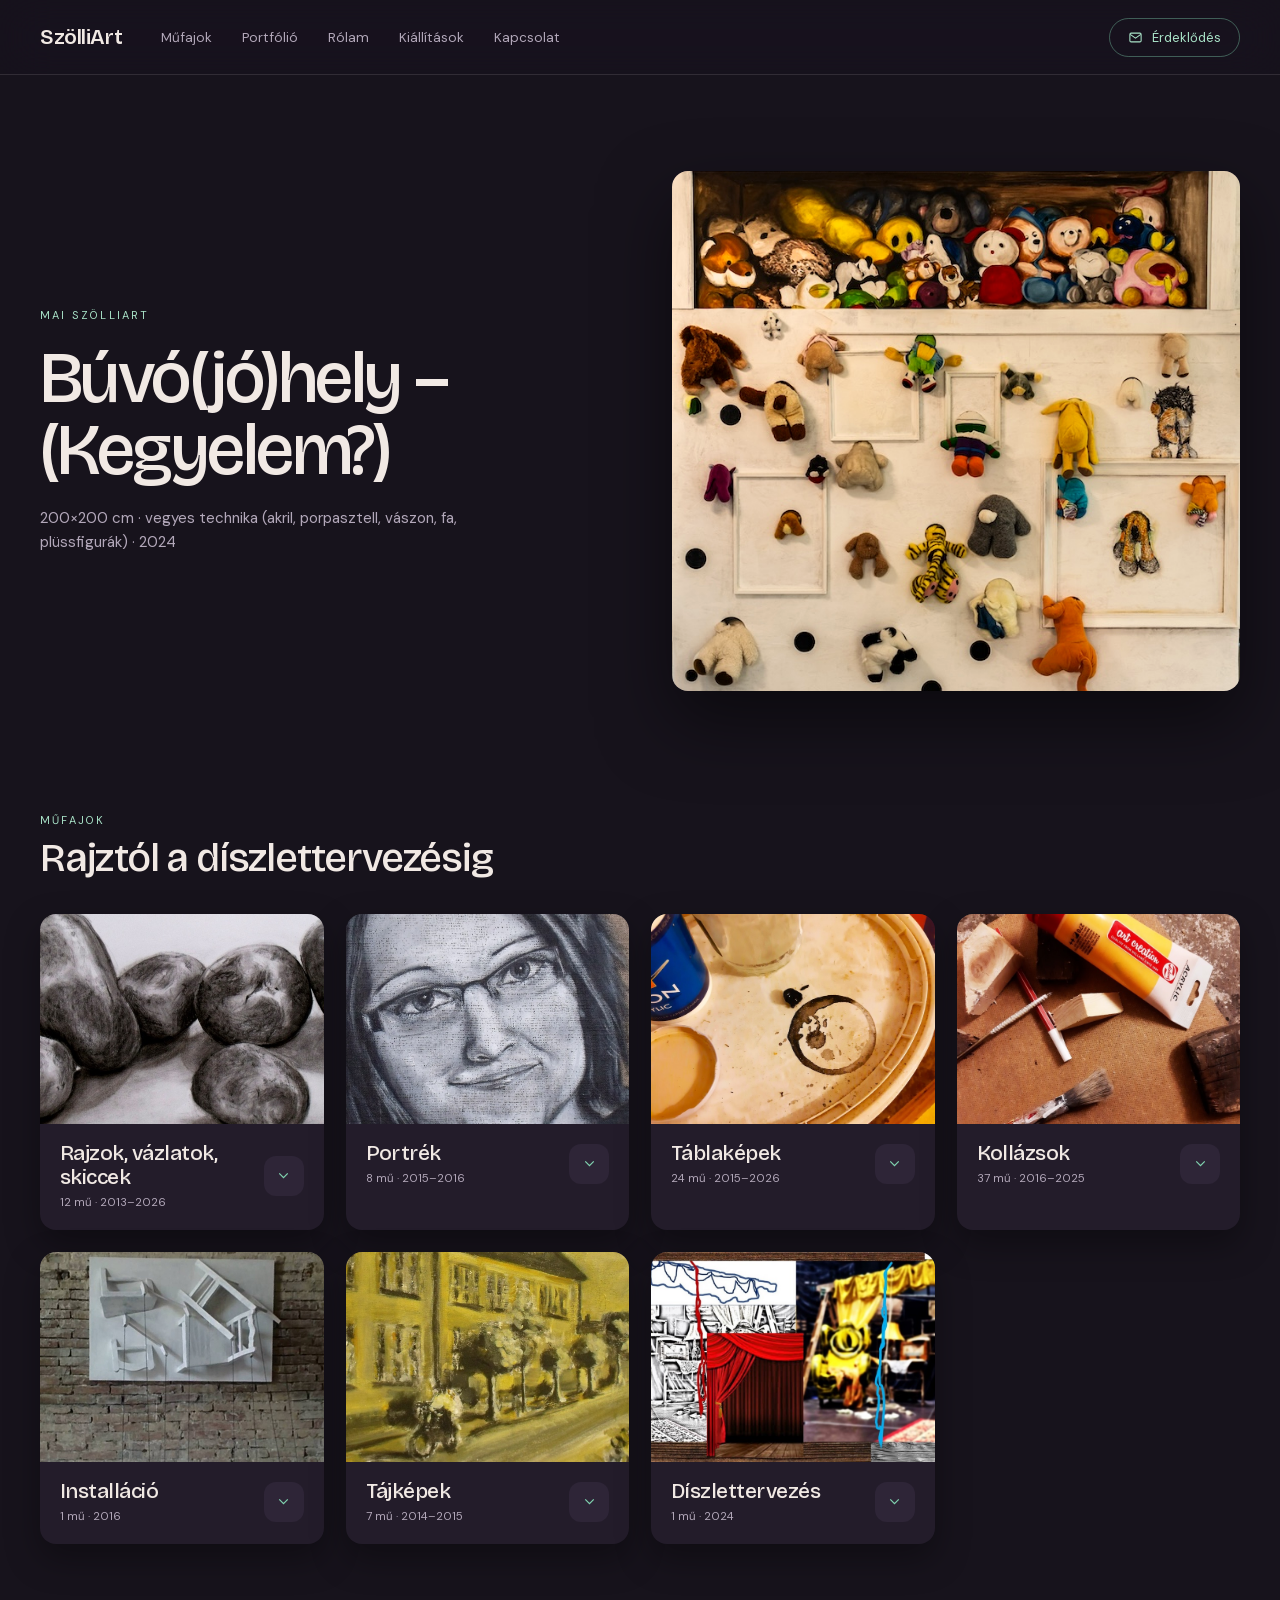
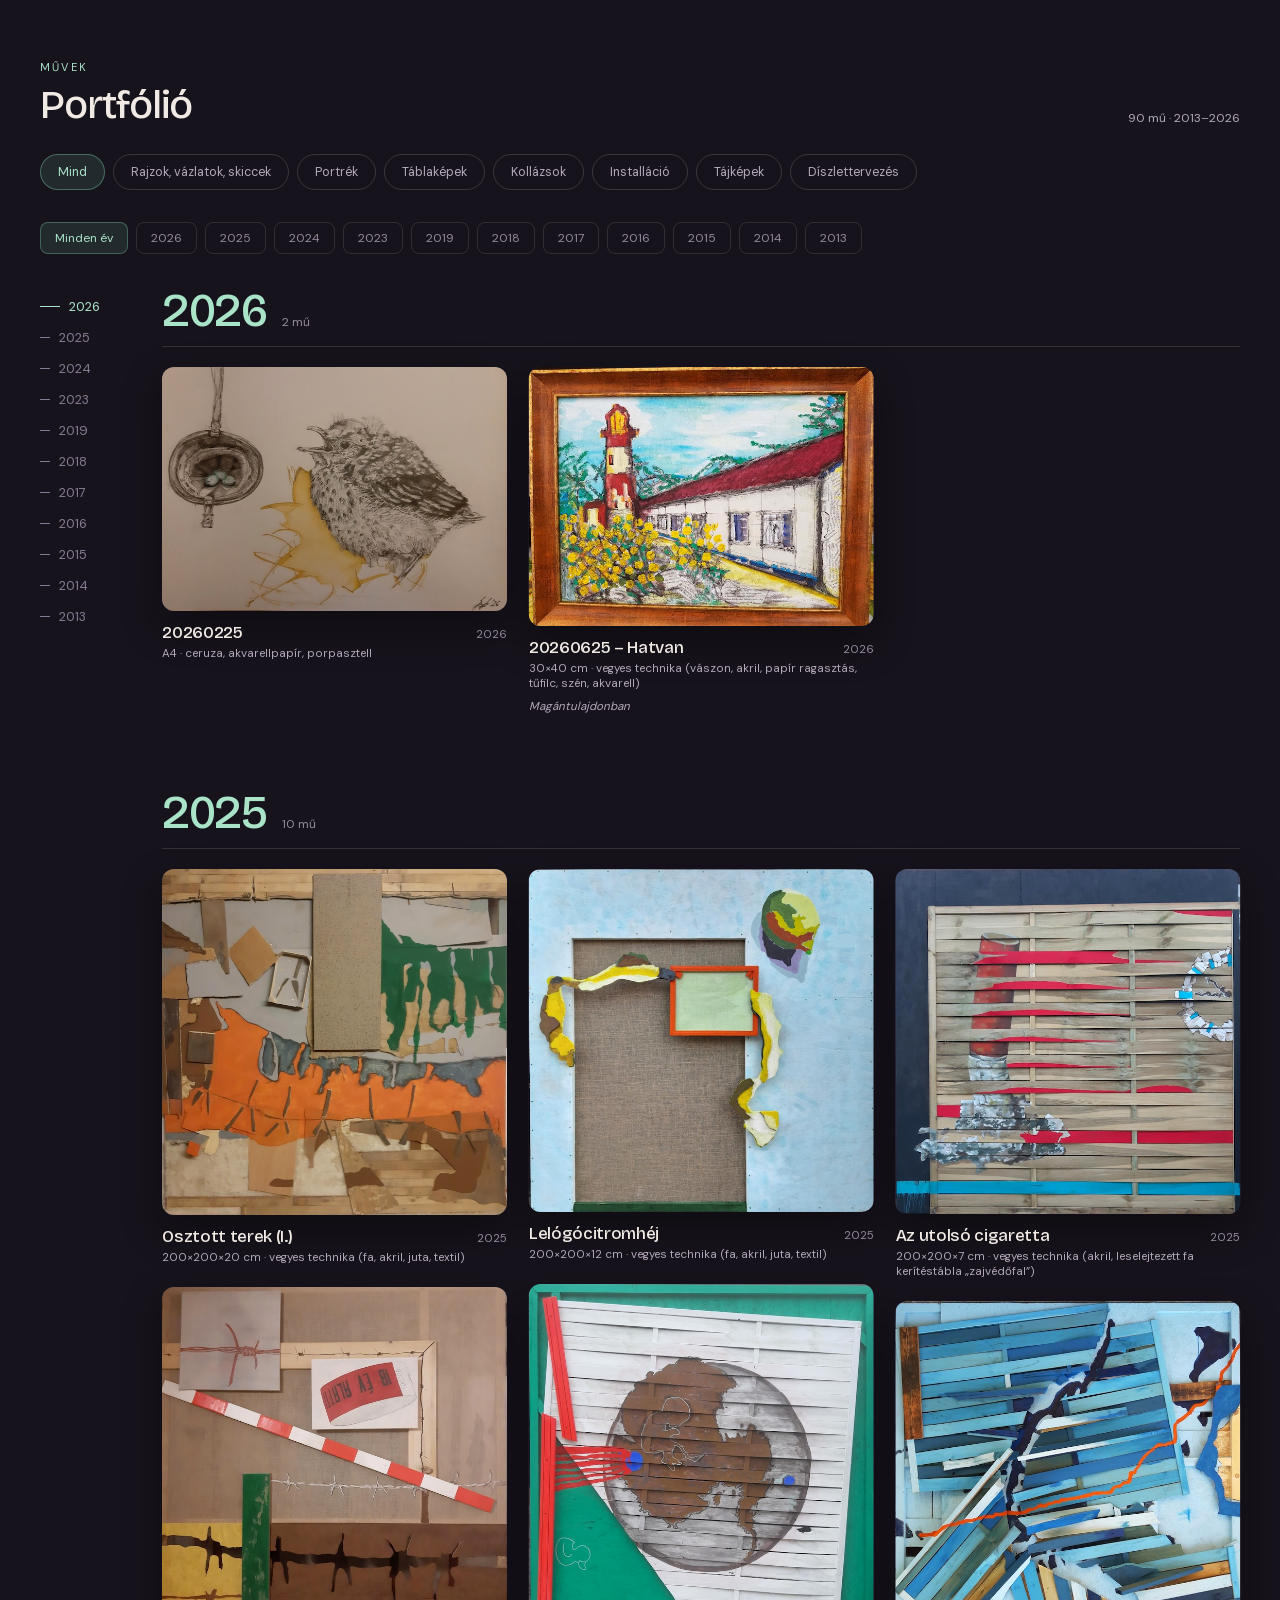
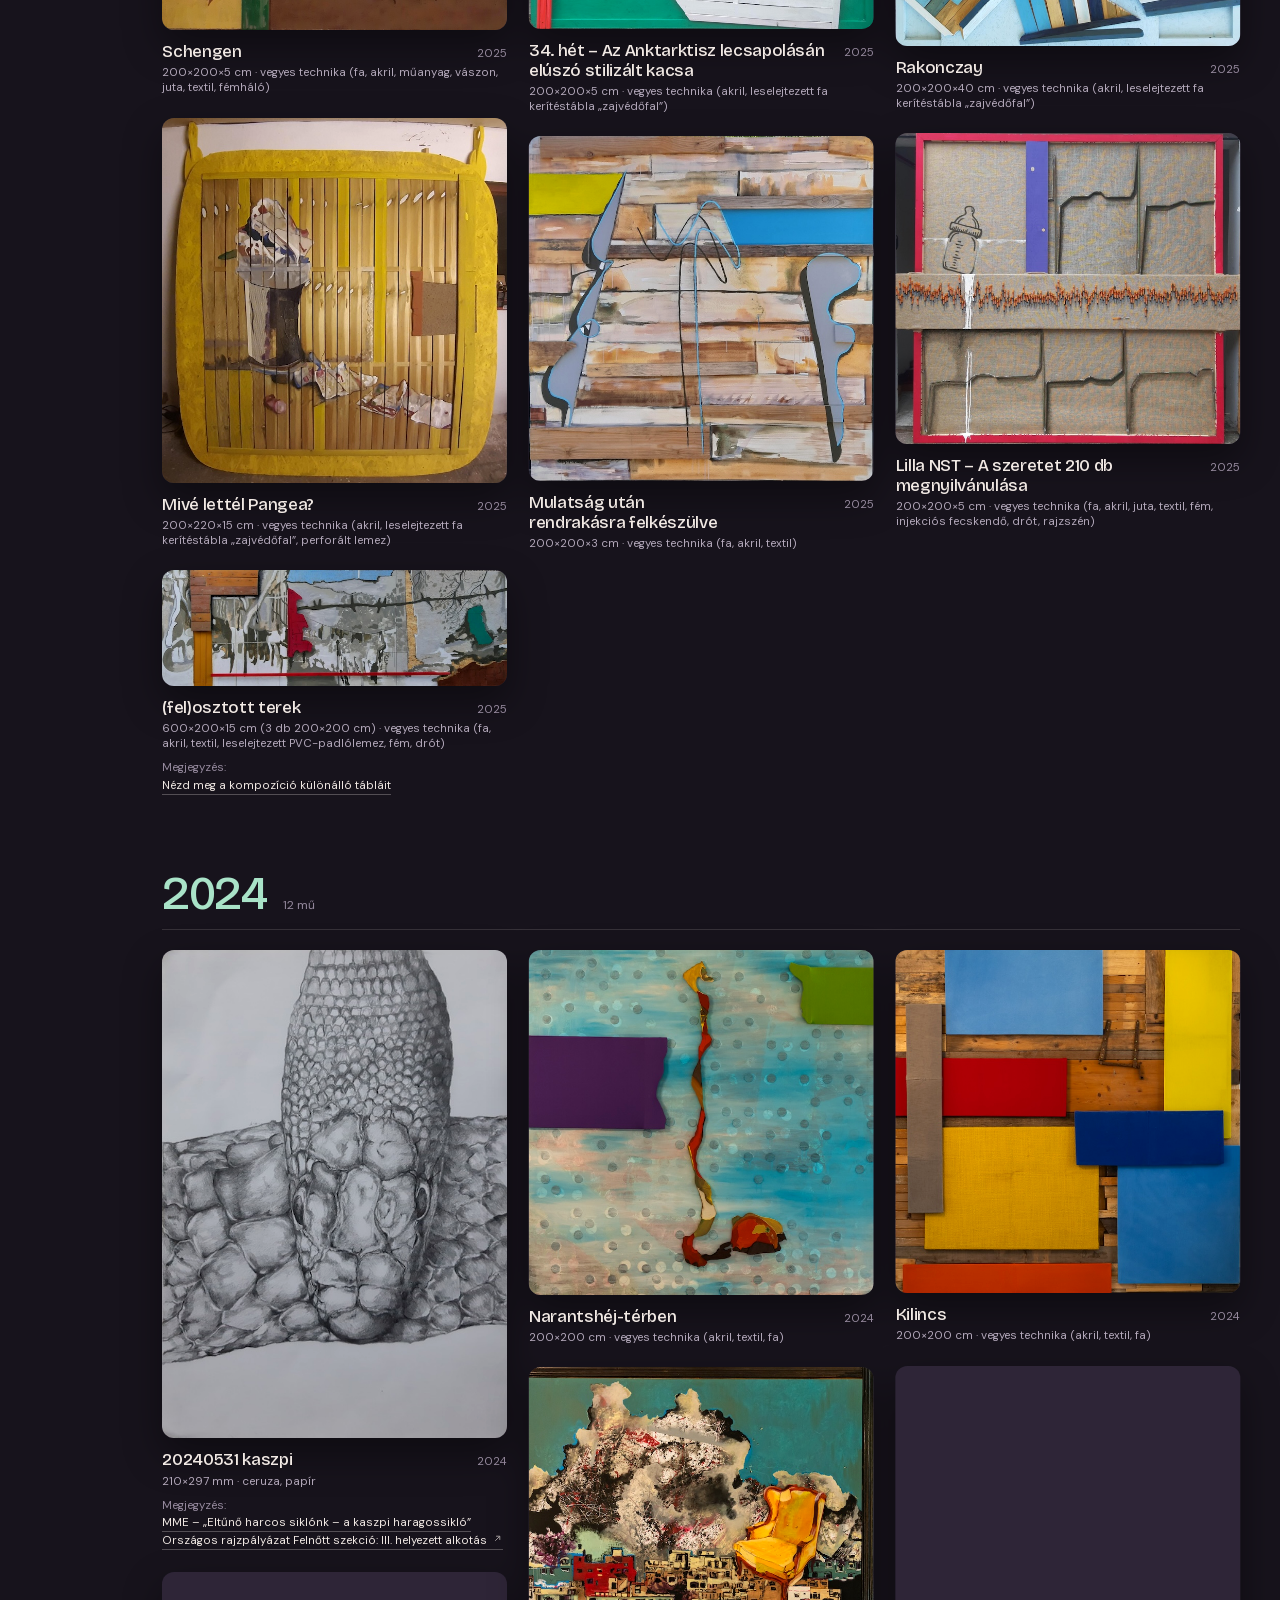
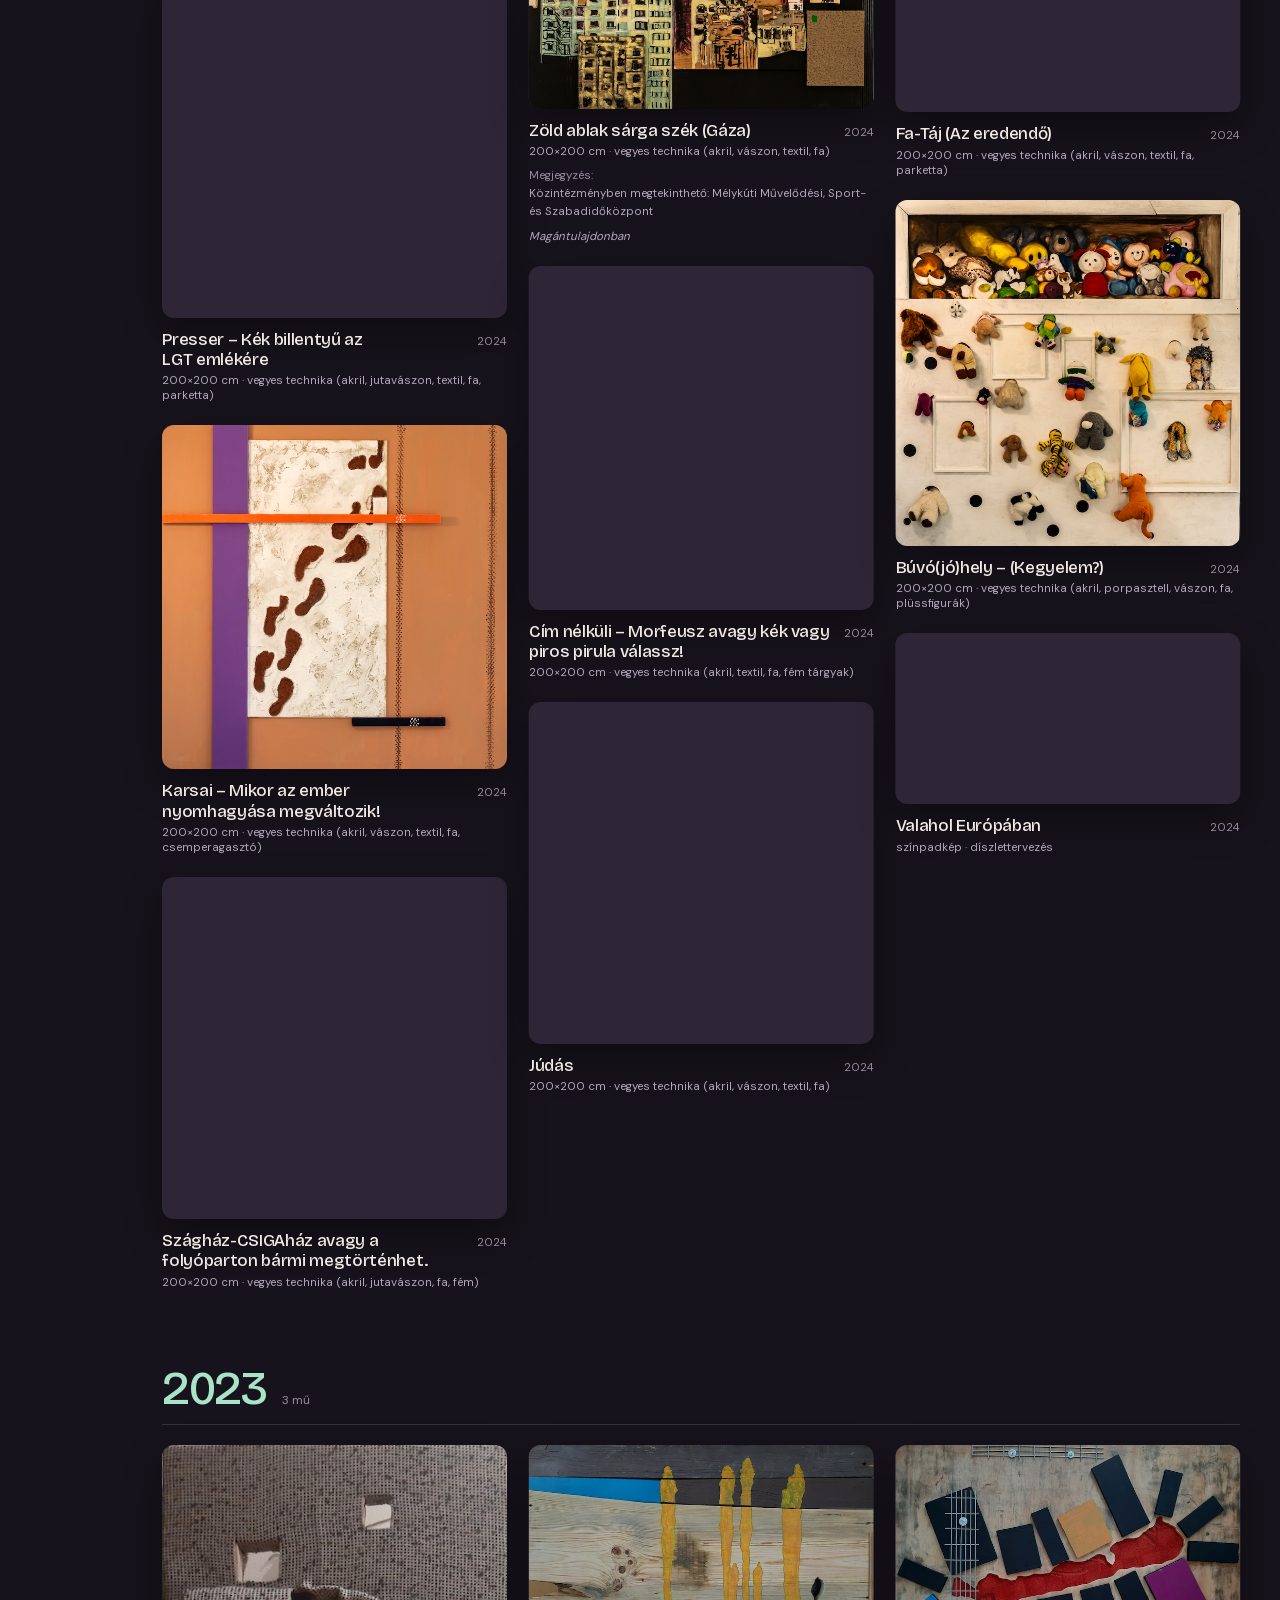
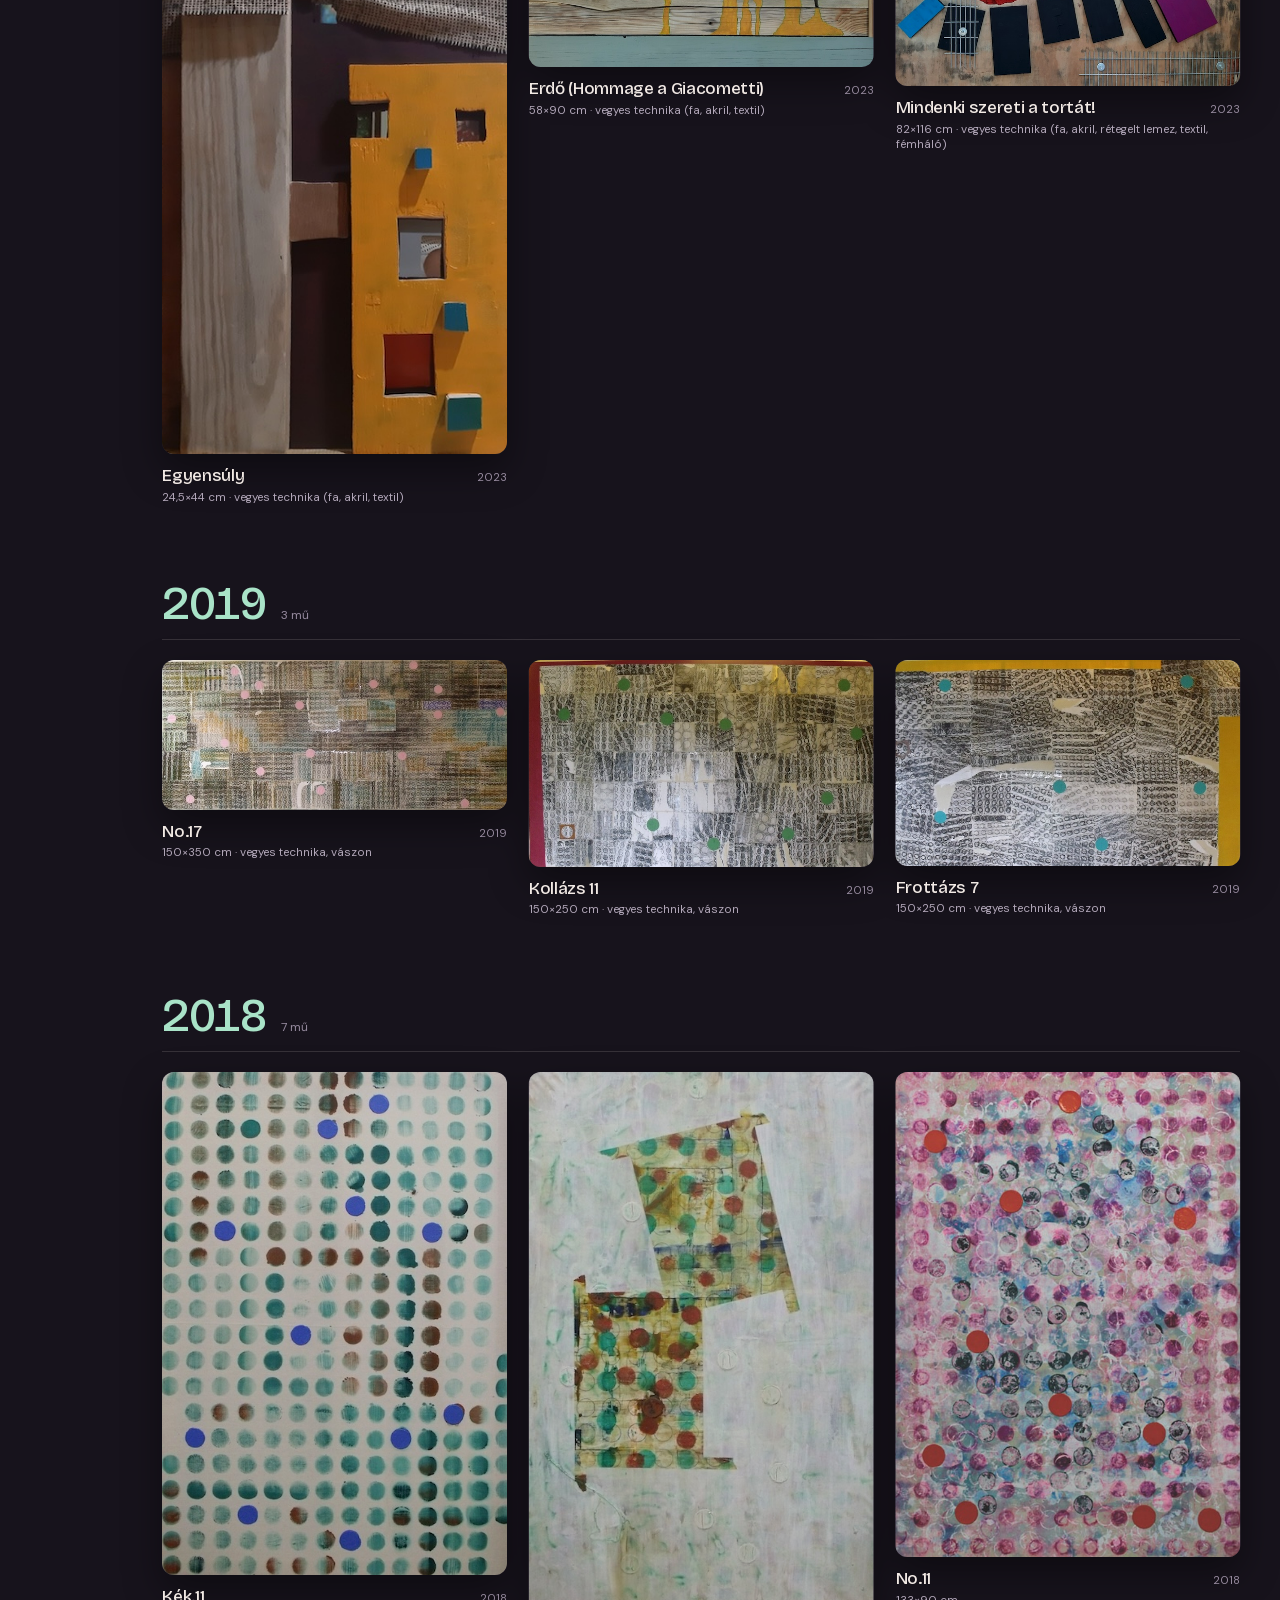
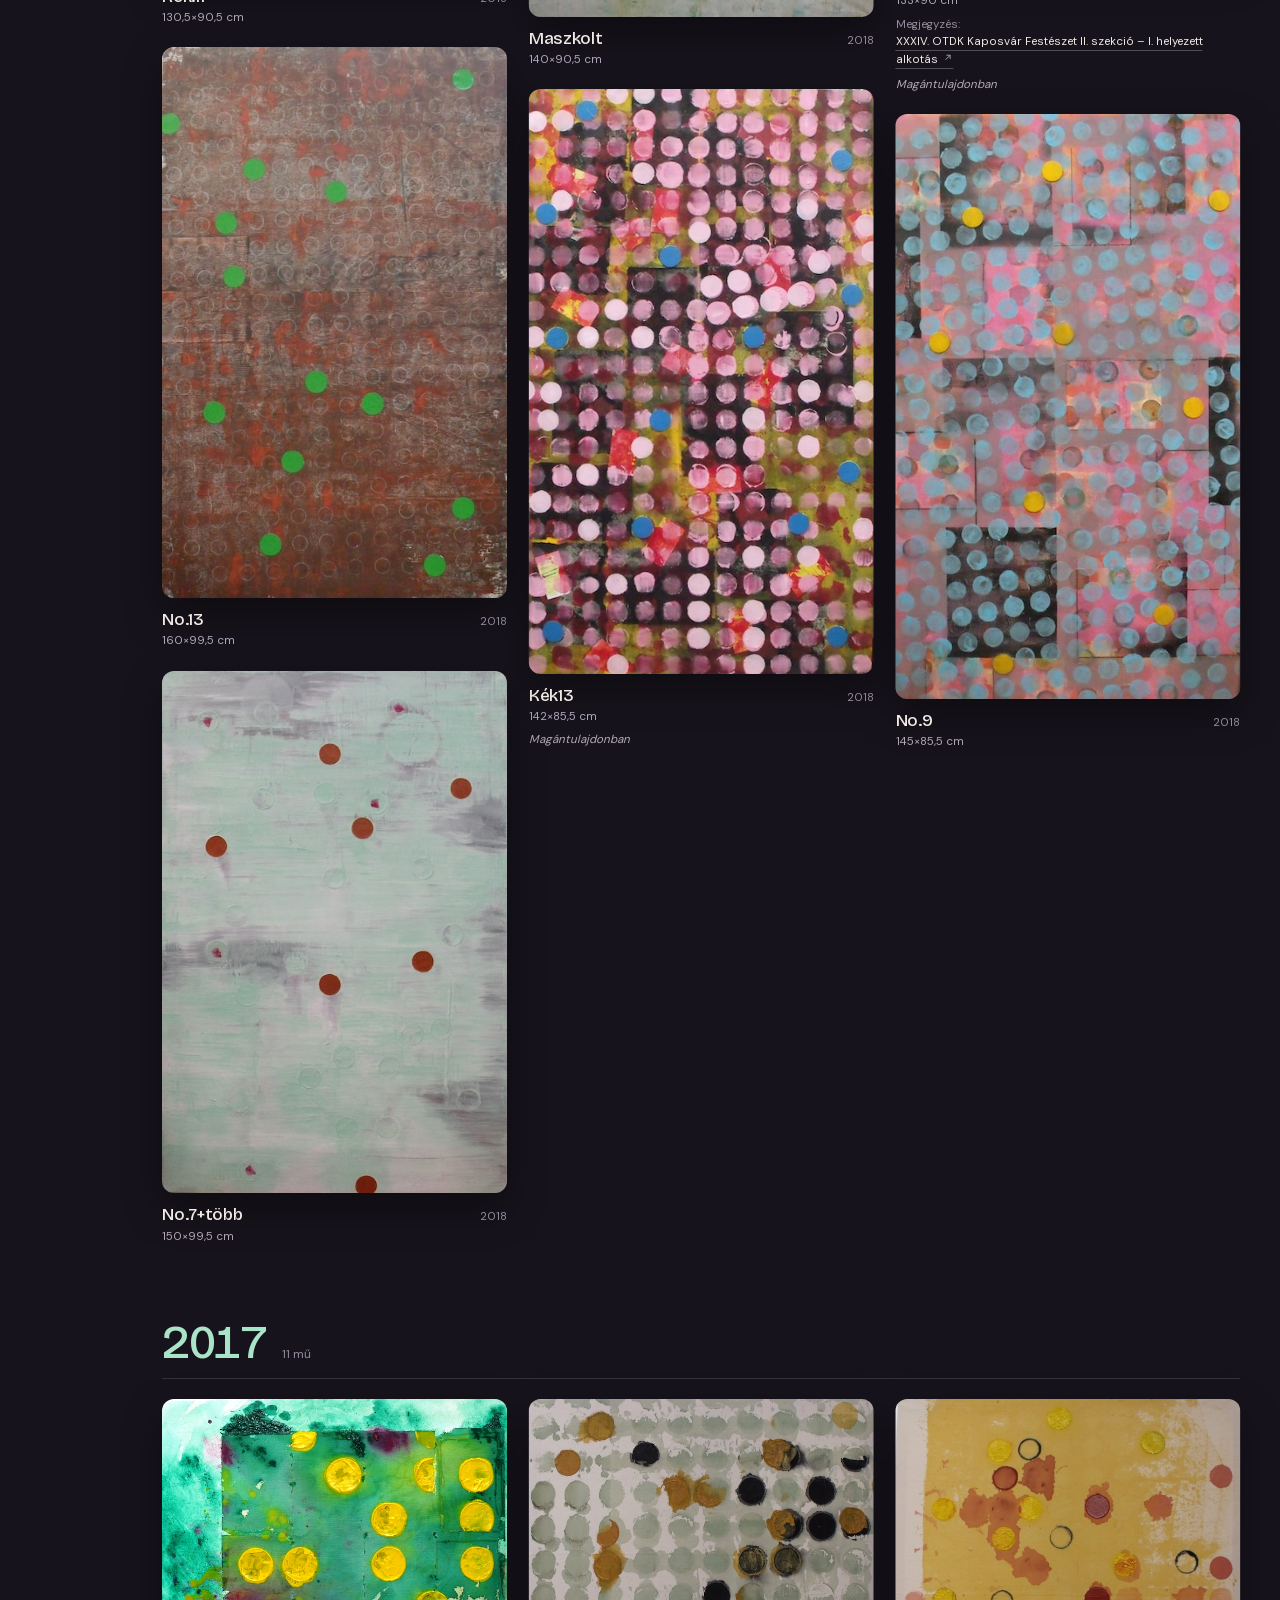
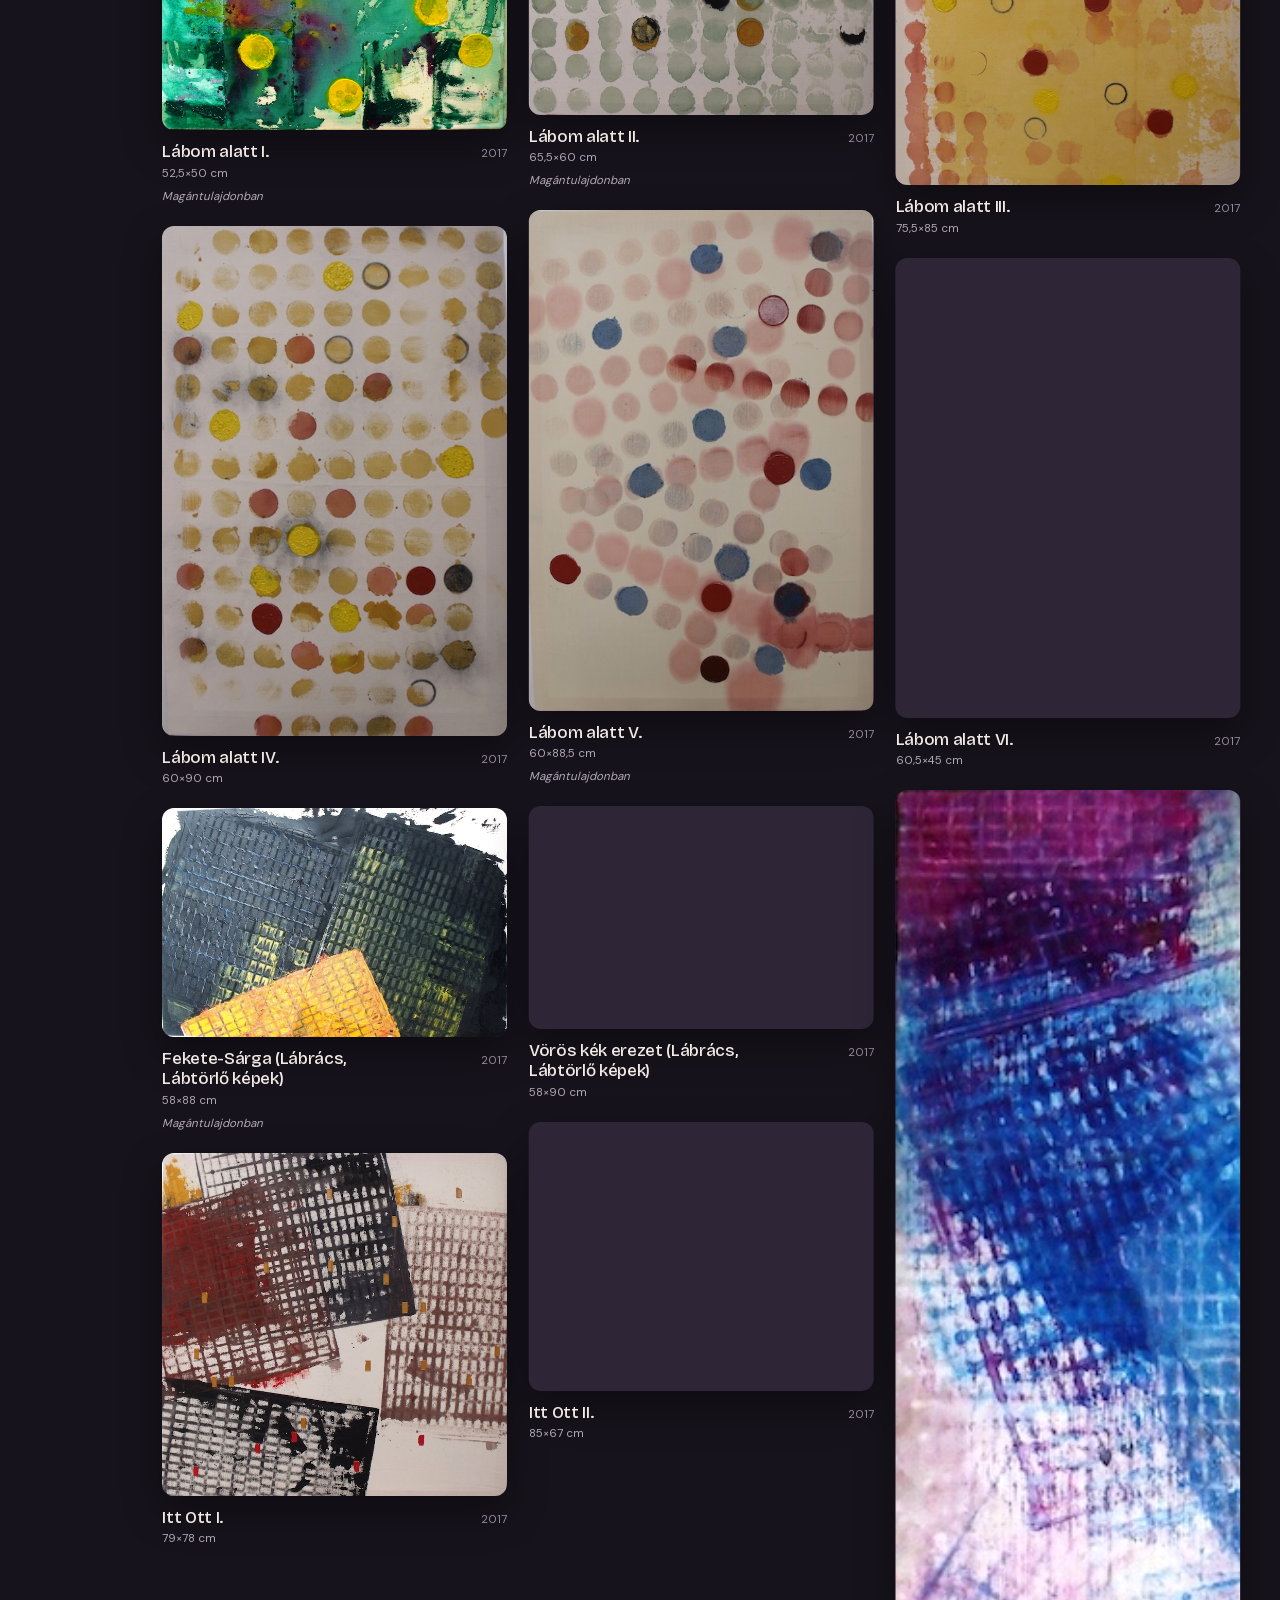
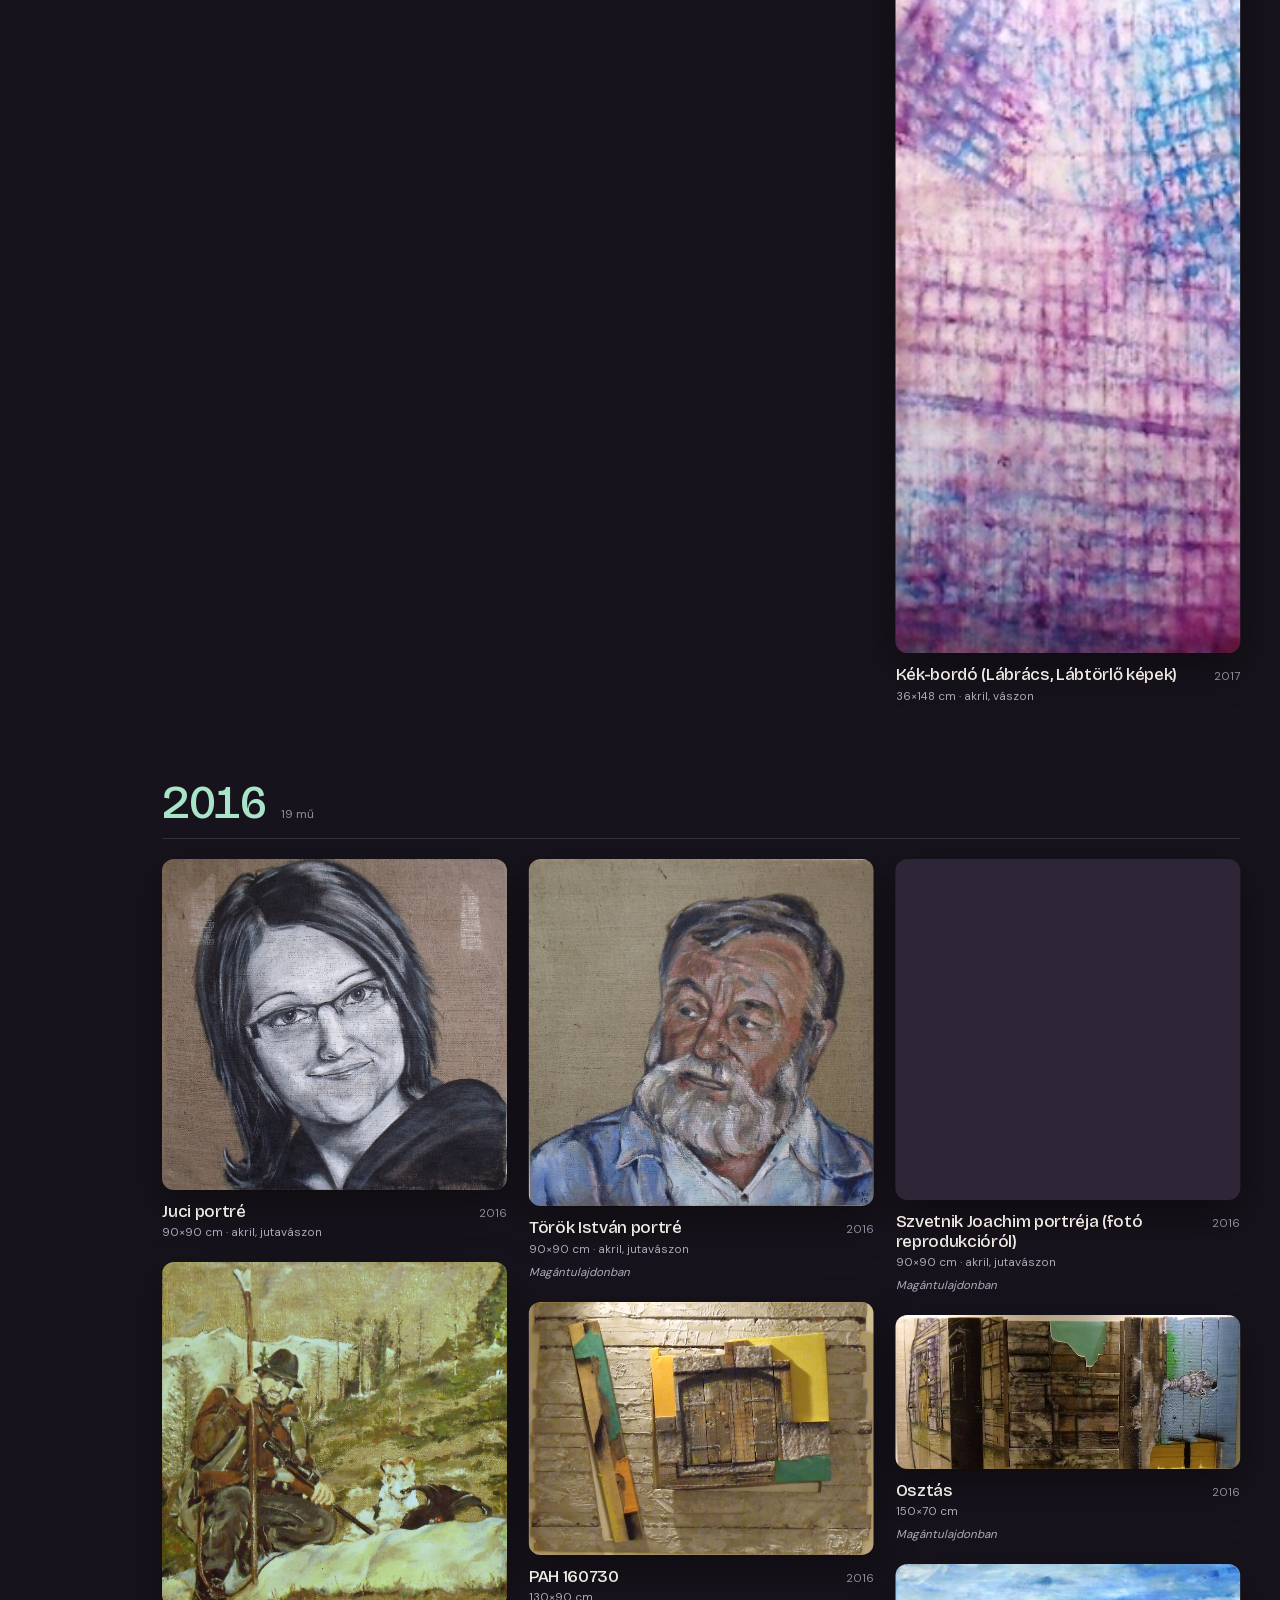
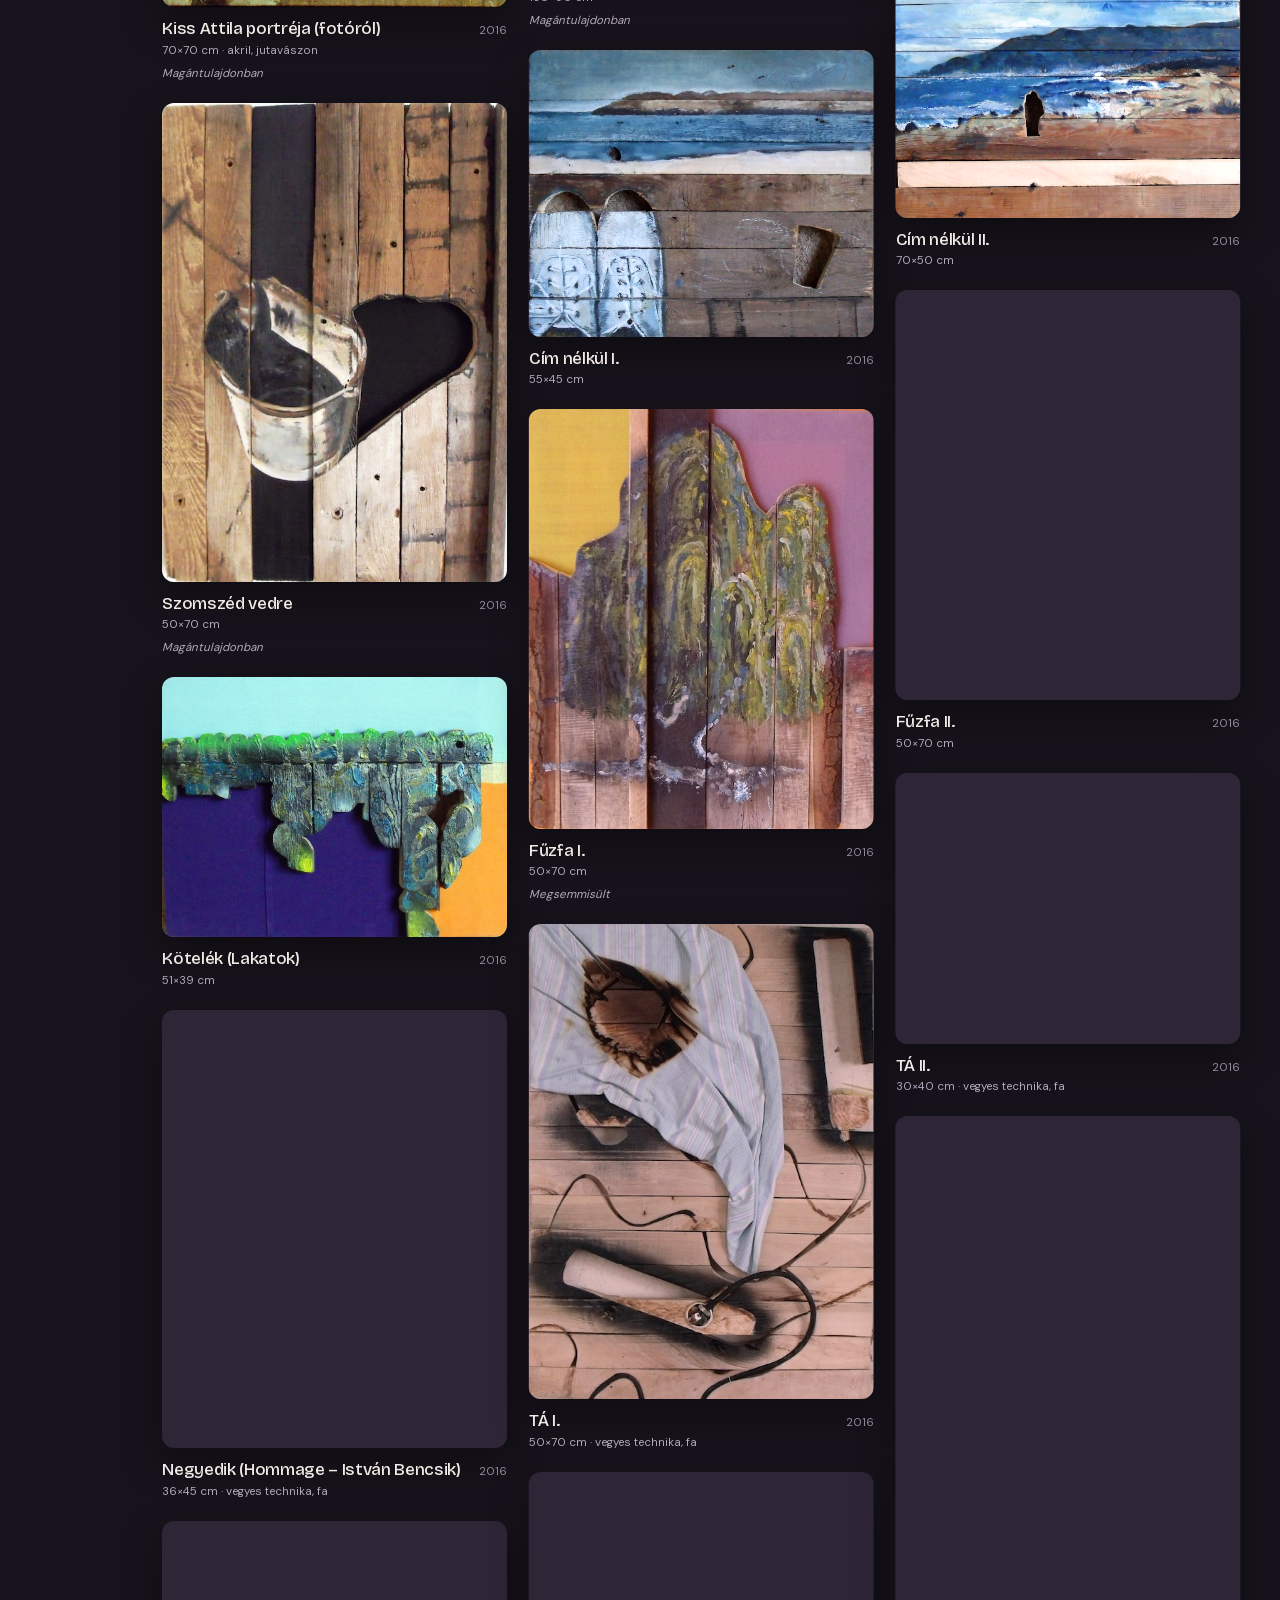
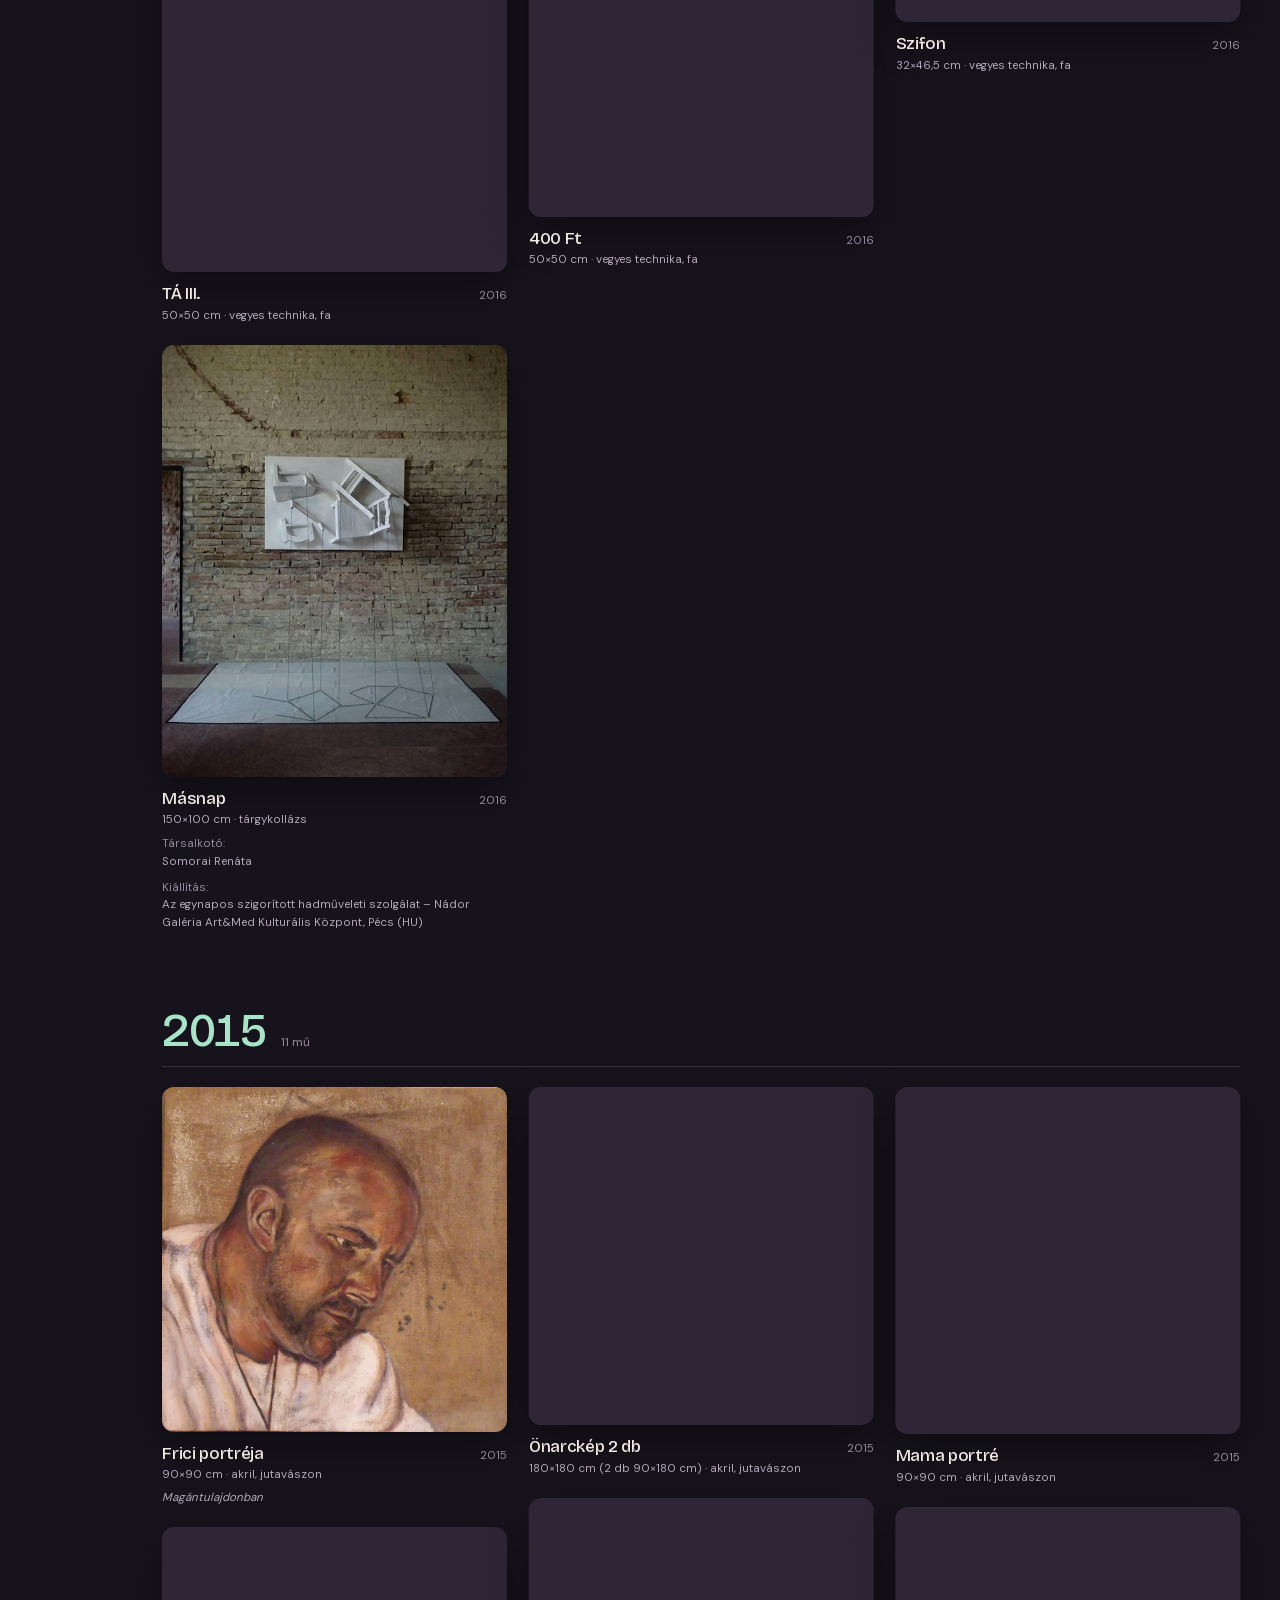
==== index.html @ 8d4b8659 "Stop Safari double-tap zoom on quick taps in the viewer Fast taps on the arrows counted as a double-" ====
<!DOCTYPE html>
<html lang="hu" class="no-js">
<head>
<meta charset="utf-8">
<meta name="viewport" content="width=device-width, initial-scale=1, viewport-fit=cover">
<title>SzölliArt – Szöllősi Gábor festőművész</title>
<meta name="description" content="Szöllősi Gábor festőművész és képzőművész-tanár portfóliója: rajzok, portrék, táblaképek, kollázsok, installáció, tájképek és díszlettervek.">
<meta name="theme-color" content="#17131C">
<link rel="canonical" href="https://szolliart.hu/">
<meta property="og:type" content="website">
<meta property="og:locale" content="hu_HU">
<meta property="og:site_name" content="SzölliArt">
<meta property="og:title" content="SzölliArt – Szöllősi Gábor festőművész">
<meta property="og:description" content="Szöllősi Gábor festőművész és képzőművész-tanár portfóliója: rajzok, portrék, táblaképek, kollázsok, installáció, tájképek és díszlettervek.">
<meta property="og:url" content="https://szolliart.hu/">
<meta property="og:image" content="https://szolliart.hu/assets/img/og/szolliart.jpg">
<meta property="og:image:width" content="1000">
<meta property="og:image:height" content="525">
<meta property="og:image:alt" content="Festék, ecset és fadarabok a műteremben">
<meta name="twitter:card" content="summary_large_image">
<script type="application/ld+json">{"@context":"https://schema.org","@graph":[{"@type":"Person","@id":"https://szolliart.hu/#szollosi-gabor","name":"Szöllősi Gábor","birthDate":"1986","jobTitle":["festőművész","képzőművész-tanár"],"homeLocation":{"@type":"Place","name":"Mélykút"},"alumniOf":{"@type":"CollegeOrUniversity","name":"Pécsi Tudományegyetem Művészeti Kar"},"image":"https://szolliart.hu/assets/img/about/szollosi-gabor.jpg","url":"https://szolliart.hu/","sameAs":["https://www.facebook.com/gabor.szollosi.547"]},{"@type":"WebSite","@id":"https://szolliart.hu/#website","url":"https://szolliart.hu/","name":"SzölliArt","inLanguage":"hu","author":{"@id":"https://szolliart.hu/#szollosi-gabor"}},{"@type":"VisualArtwork","name":"20260225","url":"https://szolliart.hu/#mu/20260225","image":["https://szolliart.hu/assets/img/works/20260225.jpg"],"dateCreated":"2026","artMedium":"ceruza, akvarellpapír, porpasztell","artform":"Rajzok, vázlatok, skiccek","creator":{"@id":"https://szolliart.hu/#szollosi-gabor"}},{"@type":"VisualArtwork","name":"20240531 kaszpi","url":"https://szolliart.hu/#mu/20240531-kaszpi","image":["https://szolliart.hu/assets/img/works/20240531-kaszpi.jpg"],"dateCreated":"2024","artMedium":"ceruza, papír","artform":"Rajzok, vázlatok, skiccek","creator":{"@id":"https://szolliart.hu/#szollosi-gabor"}},{"@type":"VisualArtwork","name":"20140428 194316 Afrikai nő portréja","url":"https://szolliart.hu/#mu/20140428-194316-afrikai-no-portreja","image":["https://szolliart.hu/assets/img/works/20140428-194316-afrikai-no-portreja.jpg"],"dateCreated":"2014","artMedium":"szén, karton","artform":"Rajzok, vázlatok, skiccek","creator":{"@id":"https://szolliart.hu/#szollosi-gabor"}},{"@type":"VisualArtwork","name":"20140428 194543 Csendélet","url":"https://szolliart.hu/#mu/20140428-194543-csendelet","image":["https://szolliart.hu/assets/img/works/20140428-194543-csendelet.jpg"],"dateCreated":"2014","artMedium":"szén, papír","artform":"Rajzok, vázlatok, skiccek","creator":{"@id":"https://szolliart.hu/#szollosi-gabor"}},{"@type":"VisualArtwork","name":"20140428 194631 Csendélet üvegek és kocka","url":"https://szolliart.hu/#mu/20140428-194631-csendelet-uvegek-es-kocka","image":["https://szolliart.hu/assets/img/works/20140428-194631-csendelet-uvegek-es-kocka.jpg"],"dateCreated":"2014","artMedium":"szén, papír","artform":"Rajzok, vázlatok, skiccek","creator":{"@id":"https://szolliart.hu/#szollosi-gabor"}},{"@type":"VisualArtwork","name":"20140428 194651 Portré","url":"https://szolliart.hu/#mu/20140428-194651-portre","image":["https://szolliart.hu/assets/img/works/20140428-194651-portre.jpg"],"dateCreated":"2014","artMedium":"szén, papír","artform":"Rajzok, vázlatok, skiccek","creator":{"@id":"https://szolliart.hu/#szollosi-gabor"}},{"@type":"VisualArtwork","name":"Csendélet szódásüveggel","url":"https://szolliart.hu/#mu/csendelet-szodasuveggel-ceruza","image":["https://szolliart.hu/assets/img/works/csendelet-szodasuveggel-ceruza.jpg"],"dateCreated":"2014","artMedium":"ceruza, papír","artform":"Rajzok, vázlatok, skiccek","creator":{"@id":"https://szolliart.hu/#szollosi-gabor"}},{"@type":"VisualArtwork","name":"Csendélet szódásüveggel","url":"https://szolliart.hu/#mu/csendelet-szodasuveggel-szen","image":["https://szolliart.hu/assets/img/works/csendelet-szodasuveggel-szen.jpg"],"dateCreated":"2014","artMedium":"szén, papír","artform":"Rajzok, vázlatok, skiccek","creator":{"@id":"https://szolliart.hu/#szollosi-gabor"}},{"@type":"VisualArtwork","name":"Tanulmány az 1 kg-hoz","url":"https://szolliart.hu/#mu/tanulmany-az-1-kg-hoz","image":["https://szolliart.hu/assets/img/works/tanulmany-az-1-kg-hoz.jpg"],"dateCreated":"2014","artMedium":"szén, papír","artform":"Rajzok, vázlatok, skiccek","creator":{"@id":"https://szolliart.hu/#szollosi-gabor"}},{"@type":"VisualArtwork","name":"Beregi Vendel portréja","url":"https://szolliart.hu/#mu/beregi-vendel-portreja","image":["https://szolliart.hu/assets/img/works/beregi-vendel-portreja.jpg"],"dateCreated":"2014","artMedium":"karton, pasztell","artform":"Rajzok, vázlatok, skiccek","creator":{"@id":"https://szolliart.hu/#szollosi-gabor"}},{"@type":"VisualArtwork","name":"20130428 194911 Csendélet","url":"https://szolliart.hu/#mu/20130428-194911-csendelet","image":["https://szolliart.hu/assets/img/works/20130428-194911-csendelet.jpg"],"dateCreated":"2013","artMedium":"szén, papír","artform":"Rajzok, vázlatok, skiccek","creator":{"@id":"https://szolliart.hu/#szollosi-gabor"}},{"@type":"VisualArtwork","name":"20140428 194733 Portré-fotóról","url":"https://szolliart.hu/#mu/20140428-194733-portre-fotorol","image":["https://szolliart.hu/assets/img/works/20140428-194733-portre-fotorol.jpg"],"dateCreated":"2013","artMedium":"szén, papír","artform":"Rajzok, vázlatok, skiccek","creator":{"@id":"https://szolliart.hu/#szollosi-gabor"}},{"@type":"VisualArtwork","name":"Juci portré","url":"https://szolliart.hu/#mu/juci-portre","image":["https://szolliart.hu/assets/img/works/juci-portre.jpg"],"dateCreated":"2016","artMedium":"akril, jutavászon","artform":"Portrék","creator":{"@id":"https://szolliart.hu/#szollosi-gabor"}},{"@type":"VisualArtwork","name":"Török István portré","url":"https://szolliart.hu/#mu/torok-istvan-portre","image":["https://szolliart.hu/assets/img/works/torok-istvan-portre.jpg"],"dateCreated":"2016","artMedium":"akril, jutavászon","artform":"Portrék","creator":{"@id":"https://szolliart.hu/#szollosi-gabor"}},{"@type":"VisualArtwork","name":"Szvetnik Joachim portréja (fotó reprodukcióról)","url":"https://szolliart.hu/#mu/szvetnik-joachim-portreja","image":["https://szolliart.hu/assets/img/works/szvetnik-joachim-portreja.jpg"],"dateCreated":"2016","artMedium":"akril, jutavászon","artform":"Portrék","creator":{"@id":"https://szolliart.hu/#szollosi-gabor"}},{"@type":"VisualArtwork","name":"Kiss Attila portréja (fotóról)","url":"https://szolliart.hu/#mu/kiss-attila-portreja","image":["https://szolliart.hu/assets/img/works/kiss-attila-portreja.jpg"],"dateCreated":"2016","artMedium":"akril, jutavászon","artform":"Portrék","creator":{"@id":"https://szolliart.hu/#szollosi-gabor"}},{"@type":"VisualArtwork","name":"Frici portréja","url":"https://szolliart.hu/#mu/frici-portreja","image":["https://szolliart.hu/assets/img/works/frici-portreja.jpg"],"dateCreated":"2015","artMedium":"akril, jutavászon","artform":"Portrék","creator":{"@id":"https://szolliart.hu/#szollosi-gabor"}},{"@type":"VisualArtwork","name":"Önarckép 2 db","url":"https://szolliart.hu/#mu/onarckep-2-db","image":["https://szolliart.hu/assets/img/works/onarckep-2-db.jpg"],"dateCreated":"2015","artMedium":"akril, jutavászon","artform":"Portrék","creator":{"@id":"https://szolliart.hu/#szollosi-gabor"}},{"@type":"VisualArtwork","name":"Mama portré","url":"https://szolliart.hu/#mu/mama-portre","image":["https://szolliart.hu/assets/img/works/mama-portre.jpg"],"dateCreated":"2015","artMedium":"akril, jutavászon","artform":"Portrék","creator":{"@id":"https://szolliart.hu/#szollosi-gabor"}},{"@type":"VisualArtwork","name":"…, mint Mondrian","url":"https://szolliart.hu/#mu/mint-mondrian","image":["https://szolliart.hu/assets/img/works/mint-mondrian.jpg"],"dateCreated":"2015","artMedium":"akril, jutavászon","artform":"Portrék","creator":{"@id":"https://szolliart.hu/#szollosi-gabor"}},{"@type":"VisualArtwork","name":"20260625 – Hatvan","url":"https://szolliart.hu/#mu/20260625-hatvan","image":["https://szolliart.hu/assets/img/works/20260625-hatvan.jpg"],"dateCreated":"2026","artMedium":"vegyes technika (vászon, akril, papír ragasztás, tűfilc, szén, akvarell)","artform":"Táblaképek","creator":{"@id":"https://szolliart.hu/#szollosi-gabor"}},{"@type":"VisualArtwork","name":"No.17","url":"https://szolliart.hu/#mu/no-17","image":["https://szolliart.hu/assets/img/works/no-17.jpg"],"dateCreated":"2019","artMedium":"vegyes technika, vászon","artform":"Táblaképek","creator":{"@id":"https://szolliart.hu/#szollosi-gabor"}},{"@type":"VisualArtwork","name":"Kollázs 11","url":"https://szolliart.hu/#mu/kollazs-11","image":["https://szolliart.hu/assets/img/works/kollazs-11.jpg"],"dateCreated":"2019","artMedium":"vegyes technika, vászon","artform":"Táblaképek","creator":{"@id":"https://szolliart.hu/#szollosi-gabor"}},{"@type":"VisualArtwork","name":"Frottázs 7","url":"https://szolliart.hu/#mu/frottazs-7","image":["https://szolliart.hu/assets/img/works/frottazs-7.jpg"],"dateCreated":"2019","artMedium":"vegyes technika, vászon","artform":"Táblaképek","creator":{"@id":"https://szolliart.hu/#szollosi-gabor"}},{"@type":"VisualArtwork","name":"Kék.11","url":"https://szolliart.hu/#mu/kek-11","image":["https://szolliart.hu/assets/img/works/kek-11.jpg"],"dateCreated":"2018","artform":"Táblaképek","creator":{"@id":"https://szolliart.hu/#szollosi-gabor"}},{"@type":"VisualArtwork","name":"Maszkolt","url":"https://szolliart.hu/#mu/maszkolt","image":["https://szolliart.hu/assets/img/works/maszkolt.jpg"],"dateCreated":"2018","artform":"Táblaképek","creator":{"@id":"https://szolliart.hu/#szollosi-gabor"}},{"@type":"VisualArtwork","name":"No.11","url":"https://szolliart.hu/#mu/no-11","image":["https://szolliart.hu/assets/img/works/no-11.jpg"],"dateCreated":"2018","artform":"Táblaképek","creator":{"@id":"https://szolliart.hu/#szollosi-gabor"}},{"@type":"VisualArtwork","name":"No.13","url":"https://szolliart.hu/#mu/no-13","image":["https://szolliart.hu/assets/img/works/no-13.jpg"],"dateCreated":"2018","artform":"Táblaképek","creator":{"@id":"https://szolliart.hu/#szollosi-gabor"}},{"@type":"VisualArtwork","name":"Kék13","url":"https://szolliart.hu/#mu/kek13","image":["https://szolliart.hu/assets/img/works/kek13.jpg"],"dateCreated":"2018","artform":"Táblaképek","creator":{"@id":"https://szolliart.hu/#szollosi-gabor"}},{"@type":"VisualArtwork","name":"No.9","url":"https://szolliart.hu/#mu/no-9","image":["https://szolliart.hu/assets/img/works/no-9.jpg"],"dateCreated":"2018","artform":"Táblaképek","creator":{"@id":"https://szolliart.hu/#szollosi-gabor"}},{"@type":"VisualArtwork","name":"No.7+több","url":"https://szolliart.hu/#mu/no-7tobb","image":["https://szolliart.hu/assets/img/works/no-7tobb.jpg"],"dateCreated":"2018","artform":"Táblaképek","creator":{"@id":"https://szolliart.hu/#szollosi-gabor"}},{"@type":"VisualArtwork","name":"Lábom alatt I.","url":"https://szolliart.hu/#mu/labom-alatt-i","image":["https://szolliart.hu/assets/img/works/labom-alatt-i.jpg"],"dateCreated":"2017","artform":"Táblaképek","creator":{"@id":"https://szolliart.hu/#szollosi-gabor"}},{"@type":"VisualArtwork","name":"Lábom alatt II.","url":"https://szolliart.hu/#mu/labom-alatt-ii","image":["https://szolliart.hu/assets/img/works/labom-alatt-ii.jpg"],"dateCreated":"2017","artform":"Táblaképek","creator":{"@id":"https://szolliart.hu/#szollosi-gabor"}},{"@type":"VisualArtwork","name":"Lábom alatt III.","url":"https://szolliart.hu/#mu/labom-alatt-iii","image":["https://szolliart.hu/assets/img/works/labom-alatt-iii.jpg"],"dateCreated":"2017","artform":"Táblaképek","creator":{"@id":"https://szolliart.hu/#szollosi-gabor"}},{"@type":"VisualArtwork","name":"Lábom alatt IV.","url":"https://szolliart.hu/#mu/labom-alatt-iv","image":["https://szolliart.hu/assets/img/works/labom-alatt-iv.jpg"],"dateCreated":"2017","artform":"Táblaképek","creator":{"@id":"https://szolliart.hu/#szollosi-gabor"}},{"@type":"VisualArtwork","name":"Lábom alatt V.","url":"https://szolliart.hu/#mu/labom-alatt-v","image":["https://szolliart.hu/assets/img/works/labom-alatt-v.jpg"],"dateCreated":"2017","artform":"Táblaképek","creator":{"@id":"https://szolliart.hu/#szollosi-gabor"}},{"@type":"VisualArtwork","name":"Lábom alatt VI.","url":"https://szolliart.hu/#mu/labom-alatt-vi","image":["https://szolliart.hu/assets/img/works/labom-alatt-vi.jpg"],"dateCreated":"2017","artform":"Táblaképek","creator":{"@id":"https://szolliart.hu/#szollosi-gabor"}},{"@type":"VisualArtwork","name":"Fekete-Sárga (Lábrács, Lábtörlő képek)","url":"https://szolliart.hu/#mu/fekete-sarga","image":["https://szolliart.hu/assets/img/works/fekete-sarga.jpg"],"dateCreated":"2017","artform":"Táblaképek","creator":{"@id":"https://szolliart.hu/#szollosi-gabor"}},{"@type":"VisualArtwork","name":"Vörös kék erezet (Lábrács, Lábtörlő képek)","url":"https://szolliart.hu/#mu/voros-kek-erezet","image":["https://szolliart.hu/assets/img/works/voros-kek-erezet.jpg"],"dateCreated":"2017","artform":"Táblaképek","creator":{"@id":"https://szolliart.hu/#szollosi-gabor"}},{"@type":"VisualArtwork","name":"Kék-bordó (Lábrács, Lábtörlő képek)","url":"https://szolliart.hu/#mu/kek-bordo","image":["https://szolliart.hu/assets/img/works/kek-bordo.jpg"],"dateCreated":"2017","artMedium":"akril, vászon","artform":"Táblaképek","creator":{"@id":"https://szolliart.hu/#szollosi-gabor"}},{"@type":"VisualArtwork","name":"Itt Ott I.","url":"https://szolliart.hu/#mu/itt-ott-i","image":["https://szolliart.hu/assets/img/works/itt-ott-i.jpg"],"dateCreated":"2017","artform":"Táblaképek","creator":{"@id":"https://szolliart.hu/#szollosi-gabor"}},{"@type":"VisualArtwork","name":"Itt Ott II.","url":"https://szolliart.hu/#mu/itt-ott-ii","image":["https://szolliart.hu/assets/img/works/itt-ott-ii.jpg"],"dateCreated":"2017","artform":"Táblaképek","creator":{"@id":"https://szolliart.hu/#szollosi-gabor"}},{"@type":"VisualArtwork","name":"Cím nélkül (Kavicsok)","url":"https://szolliart.hu/#mu/cim-nelkul-kavicsok","image":["https://szolliart.hu/assets/img/works/cim-nelkul-kavicsok.jpg"],"dateCreated":"2015","artMedium":"akril, jutavászon","artform":"Táblaképek","creator":{"@id":"https://szolliart.hu/#szollosi-gabor"}},{"@type":"VisualArtwork","name":"Cím nélkül (Kavicsok átirat)","url":"https://szolliart.hu/#mu/cim-nelkul-kavicsok-atirat","image":["https://szolliart.hu/assets/img/works/cim-nelkul-kavicsok-atirat.jpg"],"dateCreated":"2015","artMedium":"akril, jutavászon","artform":"Táblaképek","creator":{"@id":"https://szolliart.hu/#szollosi-gabor"}},{"@type":"VisualArtwork","name":"Osztott terek (I.)","url":"https://szolliart.hu/#mu/osztott-terek-i","image":["https://szolliart.hu/assets/img/works/osztott-terek-i.jpg"],"dateCreated":"2025","artMedium":"vegyes technika (fa, akril, juta, textil)","artform":"Kollázsok","creator":{"@id":"https://szolliart.hu/#szollosi-gabor"}},{"@type":"VisualArtwork","name":"Lelógócitromhéj","url":"https://szolliart.hu/#mu/lelogocitromhej","image":["https://szolliart.hu/assets/img/works/lelogocitromhej.jpg"],"dateCreated":"2025","artMedium":"vegyes technika (fa, akril, juta, textil)","artform":"Kollázsok","creator":{"@id":"https://szolliart.hu/#szollosi-gabor"}},{"@type":"VisualArtwork","name":"Az utolsó cigaretta","url":"https://szolliart.hu/#mu/az-utolso-cigaretta","image":["https://szolliart.hu/assets/img/works/az-utolso-cigaretta.jpg"],"dateCreated":"2025","artMedium":"vegyes technika (akril, leselejtezett fa kerítéstábla „zajvédőfal”)","artform":"Kollázsok","creator":{"@id":"https://szolliart.hu/#szollosi-gabor"}},{"@type":"VisualArtwork","name":"Schengen","url":"https://szolliart.hu/#mu/schengen","image":["https://szolliart.hu/assets/img/works/schengen.jpg"],"dateCreated":"2025","artMedium":"vegyes technika (fa, akril, műanyag, vászon, juta, textil, fémháló)","artform":"Kollázsok","creator":{"@id":"https://szolliart.hu/#szollosi-gabor"}},{"@type":"VisualArtwork","name":"34. hét – Az Anktarktisz lecsapolásán elúszó stilizált kacsa","url":"https://szolliart.hu/#mu/34-het-az-anktarktisz-lecsapolasan-eluszo-stilizalt-kacsa","image":["https://szolliart.hu/assets/img/works/34-het-az-anktarktisz-lecsapolasan-eluszo-stilizalt-kacsa.jpg"],"dateCreated":"2025","artMedium":"vegyes technika (akril, leselejtezett fa kerítéstábla „zajvédőfal”)","artform":"Kollázsok","creator":{"@id":"https://szolliart.hu/#szollosi-gabor"}},{"@type":"VisualArtwork","name":"Rakonczay","url":"https://szolliart.hu/#mu/rakonczay","image":["https://szolliart.hu/assets/img/works/rakonczay.jpg"],"dateCreated":"2025","artMedium":"vegyes technika (akril, leselejtezett fa kerítéstábla „zajvédőfal”)","artform":"Kollázsok","creator":{"@id":"https://szolliart.hu/#szollosi-gabor"}},{"@type":"VisualArtwork","name":"Mivé lettél Pangea?","url":"https://szolliart.hu/#mu/mive-lettel-pangea","image":["https://szolliart.hu/assets/img/works/mive-lettel-pangea.jpg"],"dateCreated":"2025","artMedium":"vegyes technika (akril, leselejtezett fa kerítéstábla „zajvédőfal”, perforált lemez)","artform":"Kollázsok","creator":{"@id":"https://szolliart.hu/#szollosi-gabor"}},{"@type":"VisualArtwork","name":"Mulatság után rendrakásra felkészülve","url":"https://szolliart.hu/#mu/mulatsag-utan-rendrakasra-felkeszulve","image":["https://szolliart.hu/assets/img/works/mulatsag-utan-rendrakasra-felkeszulve.jpg"],"dateCreated":"2025","artMedium":"vegyes technika (fa, akril, textil)","artform":"Kollázsok","creator":{"@id":"https://szolliart.hu/#szollosi-gabor"}},{"@type":"VisualArtwork","name":"Lilla NST – A szeretet 210 db megnyilvánulása","url":"https://szolliart.hu/#mu/lilla-nst-a-szeretet-210-db-megnyilvanulasa","image":["https://szolliart.hu/assets/img/works/lilla-nst-a-szeretet-210-db-megnyilvanulasa.jpg"],"dateCreated":"2025","artMedium":"vegyes technika (fa, akril, juta, textil, fém, injekciós fecskendő, drót, rajzszén)","artform":"Kollázsok","creator":{"@id":"https://szolliart.hu/#szollosi-gabor"}},{"@type":"VisualArtwork","name":"(fel)osztott terek","url":"https://szolliart.hu/#mu/felosztott-terek","image":["https://szolliart.hu/assets/img/works/felosztott-terek.jpg"],"dateCreated":"2025","artMedium":"vegyes technika (fa, akril, textil, leselejtezett PVC-padlólemez, fém, drót)","artform":"Kollázsok","creator":{"@id":"https://szolliart.hu/#szollosi-gabor"}},{"@type":"VisualArtwork","name":"Narantshéj-térben","url":"https://szolliart.hu/#mu/narantshej-terben","image":["https://szolliart.hu/assets/img/works/narantshej-terben.jpg"],"dateCreated":"2024","artMedium":"vegyes technika (akril, textil, fa)","artform":"Kollázsok","creator":{"@id":"https://szolliart.hu/#szollosi-gabor"}},{"@type":"VisualArtwork","name":"Kilincs","url":"https://szolliart.hu/#mu/kilincs","image":["https://szolliart.hu/assets/img/works/kilincs.jpg"],"dateCreated":"2024","artMedium":"vegyes technika (akril, textil, fa)","artform":"Kollázsok","creator":{"@id":"https://szolliart.hu/#szollosi-gabor"}},{"@type":"VisualArtwork","name":"Presser – Kék billentyű az LGT emlékére","url":"https://szolliart.hu/#mu/presser-kek-billentyu-az-lgt-emlekere","image":["https://szolliart.hu/assets/img/works/presser-kek-billentyu-az-lgt-emlekere.jpg"],"dateCreated":"2024","artMedium":"vegyes technika (akril, jutavászon, textil, fa, parketta)","artform":"Kollázsok","creator":{"@id":"https://szolliart.hu/#szollosi-gabor"}},{"@type":"VisualArtwork","name":"Zöld ablak sárga szék (Gáza)","url":"https://szolliart.hu/#mu/zold-ablak-sarga-szek-gaza","image":["https://szolliart.hu/assets/img/works/zold-ablak-sarga-szek-gaza.jpg"],"dateCreated":"2024","artMedium":"vegyes technika (akril, vászon, textil, fa)","artform":"Kollázsok","creator":{"@id":"https://szolliart.hu/#szollosi-gabor"}},{"@type":"VisualArtwork","name":"Fa-Táj (Az eredendő)","url":"https://szolliart.hu/#mu/fa-taj-az-eredendo","image":["https://szolliart.hu/assets/img/works/fa-taj-az-eredendo.jpg"],"dateCreated":"2024","artMedium":"vegyes technika (akril, vászon, textil, fa, parketta)","artform":"Kollázsok","creator":{"@id":"https://szolliart.hu/#szollosi-gabor"}},{"@type":"VisualArtwork","name":"Karsai – Mikor az ember nyomhagyása megváltozik!","url":"https://szolliart.hu/#mu/karsai-mikor-az-ember-nyomhagyasa-megvaltozik","image":["https://szolliart.hu/assets/img/works/karsai-mikor-az-ember-nyomhagyasa-megvaltozik.jpg"],"dateCreated":"2024","artMedium":"vegyes technika (akril, vászon, textil, fa, csemperagasztó)","artform":"Kollázsok","creator":{"@id":"https://szolliart.hu/#szollosi-gabor"}},{"@type":"VisualArtwork","name":"Cím nélküli – Morfeusz avagy kék vagy piros pirula válassz!","url":"https://szolliart.hu/#mu/cim-nelkuli-morfeusz-avagy-kek-vagy-piros-pirula-valassz","image":["https://szolliart.hu/assets/img/works/cim-nelkuli-morfeusz-avagy-kek-vagy-piros-pirula-valassz.jpg"],"dateCreated":"2024","artMedium":"vegyes technika (akril, textil, fa, fém tárgyak)","artform":"Kollázsok","creator":{"@id":"https://szolliart.hu/#szollosi-gabor"}},{"@type":"VisualArtwork","name":"Búvó(jó)hely – (Kegyelem?)","url":"https://szolliart.hu/#mu/buvojohely-kegyelem","image":["https://szolliart.hu/assets/img/works/buvojohely-kegyelem.jpg"],"dateCreated":"2024","artMedium":"vegyes technika (akril, porpasztell, vászon, fa, plüssfigurák)","artform":"Kollázsok","creator":{"@id":"https://szolliart.hu/#szollosi-gabor"}},{"@type":"VisualArtwork","name":"Szágház-CSIGAház avagy a folyóparton bármi megtörténhet.","url":"https://szolliart.hu/#mu/szaghaz-csigahaz-avagy-a-folyoparton-barmi-megtortenhet","image":["https://szolliart.hu/assets/img/works/szaghaz-csigahaz-avagy-a-folyoparton-barmi-megtortenhet.jpg"],"dateCreated":"2024","artMedium":"vegyes technika (akril, jutavászon, fa, fém)","artform":"Kollázsok","creator":{"@id":"https://szolliart.hu/#szollosi-gabor"}},{"@type":"VisualArtwork","name":"Júdás","url":"https://szolliart.hu/#mu/judas","image":["https://szolliart.hu/assets/img/works/judas.jpg"],"dateCreated":"2024","artMedium":"vegyes technika (akril, vászon, textil, fa)","artform":"Kollázsok","creator":{"@id":"https://szolliart.hu/#szollosi-gabor"}},{"@type":"VisualArtwork","name":"Egyensúly","url":"https://szolliart.hu/#mu/egyensuly","image":["https://szolliart.hu/assets/img/works/egyensuly.jpg"],"dateCreated":"2023","artMedium":"vegyes technika (fa, akril, textil)","artform":"Kollázsok","creator":{"@id":"https://szolliart.hu/#szollosi-gabor"}},{"@type":"VisualArtwork","name":"Erdő (Hommage a Giacometti)","url":"https://szolliart.hu/#mu/erdo-hommage-a-giacometti","image":["https://szolliart.hu/assets/img/works/erdo-hommage-a-giacometti.jpg"],"dateCreated":"2023","artMedium":"vegyes technika (fa, akril, textil)","artform":"Kollázsok","creator":{"@id":"https://szolliart.hu/#szollosi-gabor"}},{"@type":"VisualArtwork","name":"Mindenki szereti a tortát!","url":"https://szolliart.hu/#mu/mindenki-szereti-a-tortat","image":["https://szolliart.hu/assets/img/works/mindenki-szereti-a-tortat.jpg"],"dateCreated":"2023","artMedium":"vegyes technika (fa, akril, rétegelt lemez, textil, fémháló)","artform":"Kollázsok","creator":{"@id":"https://szolliart.hu/#szollosi-gabor"}},{"@type":"VisualArtwork","name":"PAH 160730","url":"https://szolliart.hu/#mu/pah-160730","image":["https://szolliart.hu/assets/img/works/pah-160730.jpg"],"dateCreated":"2016","artform":"Kollázsok","creator":{"@id":"https://szolliart.hu/#szollosi-gabor"}},{"@type":"VisualArtwork","name":"Osztás","url":"https://szolliart.hu/#mu/osztas","image":["https://szolliart.hu/assets/img/works/osztas.jpg"],"dateCreated":"2016","artform":"Kollázsok","creator":{"@id":"https://szolliart.hu/#szollosi-gabor"}},{"@type":"VisualArtwork","name":"Szomszéd vedre","url":"https://szolliart.hu/#mu/szomszed-vedre","image":["https://szolliart.hu/assets/img/works/szomszed-vedre.jpg"],"dateCreated":"2016","artform":"Kollázsok","creator":{"@id":"https://szolliart.hu/#szollosi-gabor"}},{"@type":"VisualArtwork","name":"Cím nélkül I.","url":"https://szolliart.hu/#mu/cim-nelkul-i","image":["https://szolliart.hu/assets/img/works/cim-nelkul-i.jpg"],"dateCreated":"2016","artform":"Kollázsok","creator":{"@id":"https://szolliart.hu/#szollosi-gabor"}},{"@type":"VisualArtwork","name":"Cím nélkül II.","url":"https://szolliart.hu/#mu/cim-nelkul-ii","image":["https://szolliart.hu/assets/img/works/cim-nelkul-ii.jpg"],"dateCreated":"2016","artform":"Kollázsok","creator":{"@id":"https://szolliart.hu/#szollosi-gabor"}},{"@type":"VisualArtwork","name":"Kötelék (Lakatok)","url":"https://szolliart.hu/#mu/kotelek-lakatok","image":["https://szolliart.hu/assets/img/works/kotelek-lakatok.jpg"],"dateCreated":"2016","artform":"Kollázsok","creator":{"@id":"https://szolliart.hu/#szollosi-gabor"}},{"@type":"VisualArtwork","name":"Fűzfa I.","url":"https://szolliart.hu/#mu/fuzfa-i","image":["https://szolliart.hu/assets/img/works/fuzfa-i.jpg"],"dateCreated":"2016","artform":"Kollázsok","creator":{"@id":"https://szolliart.hu/#szollosi-gabor"}},{"@type":"VisualArtwork","name":"Fűzfa II.","url":"https://szolliart.hu/#mu/fuzfa-ii","image":["https://szolliart.hu/assets/img/works/fuzfa-ii.jpg"],"dateCreated":"2016","artform":"Kollázsok","creator":{"@id":"https://szolliart.hu/#szollosi-gabor"}},{"@type":"VisualArtwork","name":"Negyedik (Hommage – István Bencsik)","url":"https://szolliart.hu/#mu/negyedik-hommage-istvan-bencsik","image":["https://szolliart.hu/assets/img/works/negyedik-hommage-istvan-bencsik.jpg"],"dateCreated":"2016","artMedium":"vegyes technika, fa","artform":"Kollázsok","creator":{"@id":"https://szolliart.hu/#szollosi-gabor"}},{"@type":"VisualArtwork","name":"TÁ I.","url":"https://szolliart.hu/#mu/ta-i","image":["https://szolliart.hu/assets/img/works/ta-i.jpg"],"dateCreated":"2016","artMedium":"vegyes technika, fa","artform":"Kollázsok","creator":{"@id":"https://szolliart.hu/#szollosi-gabor"}},{"@type":"VisualArtwork","name":"TÁ II.","url":"https://szolliart.hu/#mu/ta-ii","image":["https://szolliart.hu/assets/img/works/ta-ii.jpg"],"dateCreated":"2016","artMedium":"vegyes technika, fa","artform":"Kollázsok","creator":{"@id":"https://szolliart.hu/#szollosi-gabor"}},{"@type":"VisualArtwork","name":"TÁ III.","url":"https://szolliart.hu/#mu/ta-iii","image":["https://szolliart.hu/assets/img/works/ta-iii.jpg"],"dateCreated":"2016","artMedium":"vegyes technika, fa","artform":"Kollázsok","creator":{"@id":"https://szolliart.hu/#szollosi-gabor"}},{"@type":"VisualArtwork","name":"400 Ft","url":"https://szolliart.hu/#mu/400-ft","image":["https://szolliart.hu/assets/img/works/400-ft.jpg"],"dateCreated":"2016","artMedium":"vegyes technika, fa","artform":"Kollázsok","creator":{"@id":"https://szolliart.hu/#szollosi-gabor"}},{"@type":"VisualArtwork","name":"Szifon","url":"https://szolliart.hu/#mu/szifon","image":["https://szolliart.hu/assets/img/works/szifon.jpg"],"dateCreated":"2016","artMedium":"vegyes technika, fa","artform":"Kollázsok","creator":{"@id":"https://szolliart.hu/#szollosi-gabor"}},{"@type":"VisualArtwork","name":"Másnap","url":"https://szolliart.hu/#mu/masnap","image":["https://szolliart.hu/assets/img/works/masnap.jpg"],"dateCreated":"2016","artMedium":"tárgykollázs","artform":"Installáció","creator":{"@id":"https://szolliart.hu/#szollosi-gabor"}},{"@type":"VisualArtwork","name":"Áll a levegő","url":"https://szolliart.hu/#mu/all-a-levego","image":["https://szolliart.hu/assets/img/works/all-a-levego.jpg"],"dateCreated":"2015","artMedium":"akril, vászon","artform":"Tájképek","creator":{"@id":"https://szolliart.hu/#szollosi-gabor"}},{"@type":"VisualArtwork","name":"Zrínyi utca…","url":"https://szolliart.hu/#mu/zrinyi-utca","image":["https://szolliart.hu/assets/img/works/zrinyi-utca.jpg"],"dateCreated":"2015","artMedium":"akril, vászon","artform":"Tájképek","creator":{"@id":"https://szolliart.hu/#szollosi-gabor"}},{"@type":"VisualArtwork","name":"Park részlet","url":"https://szolliart.hu/#mu/park-reszlet","image":["https://szolliart.hu/assets/img/works/park-reszlet.jpg"],"dateCreated":"2015","artMedium":"akril, vászon","artform":"Tájképek","creator":{"@id":"https://szolliart.hu/#szollosi-gabor"}},{"@type":"VisualArtwork","name":"P-p sétáló","url":"https://szolliart.hu/#mu/p-p-setalo","image":["https://szolliart.hu/assets/img/works/p-p-setalo.jpg"],"dateCreated":"2015","artMedium":"akril, vászon","artform":"Tájképek","creator":{"@id":"https://szolliart.hu/#szollosi-gabor"}},{"@type":"VisualArtwork","name":"Kiemelés I.","url":"https://szolliart.hu/#mu/kiemeles-i","image":["https://szolliart.hu/assets/img/works/kiemeles-i.jpg"],"dateCreated":"2015","artMedium":"akril, vászon","artform":"Tájképek","creator":{"@id":"https://szolliart.hu/#szollosi-gabor"}},{"@type":"VisualArtwork","name":"Lement-e","url":"https://szolliart.hu/#mu/lement-e","image":["https://szolliart.hu/assets/img/works/lement-e.jpg"],"dateCreated":"2014","artform":"Tájképek","creator":{"@id":"https://szolliart.hu/#szollosi-gabor"}},{"@type":"VisualArtwork","name":"Lement-e II","url":"https://szolliart.hu/#mu/lement-e-ii","image":["https://szolliart.hu/assets/img/works/lement-e-ii.jpg"],"dateCreated":"2014","artform":"Tájképek","creator":{"@id":"https://szolliart.hu/#szollosi-gabor"}},{"@type":"VisualArtwork","name":"Valahol Európában","url":"https://szolliart.hu/#mu/valahol-europaban","image":["https://szolliart.hu/assets/img/works/valahol-europaban.jpg"],"dateCreated":"2024","artMedium":"díszlettervezés","artform":"Díszlettervezés","creator":{"@id":"https://szolliart.hu/#szollosi-gabor"}}]}</script>
<script type="application/json" id="hero-pool">[["20260225","20260225","A4 · ceruza, akvarellpapír, porpasztell · 2026","assets/img/works/20260225.jpg",670,474],["20240531-kaszpi","20240531 kaszpi","210×297 mm · ceruza, papír · 2024","assets/img/works/20240531-kaszpi.jpg",473,670],["20140428-194316-afrikai-no-portreja","20140428 194316 Afrikai nő portréja","A1 · szén, karton · 2014","assets/img/works/20140428-194316-afrikai-no-portreja.jpg",465,670],["20140428-194543-csendelet","20140428 194543 Csendélet","A2 · szén, papír · 2014","assets/img/works/20140428-194543-csendelet.jpg",482,670],["20140428-194631-csendelet-uvegek-es-kocka","20140428 194631 Csendélet üvegek és kocka","A2 · szén, papír · 2014","assets/img/works/20140428-194631-csendelet-uvegek-es-kocka.jpg",485,670],["20140428-194651-portre","20140428 194651 Portré","A3 · szén, papír · 2014","assets/img/works/20140428-194651-portre.jpg",494,670],["csendelet-szodasuveggel-ceruza","Csendélet szódásüveggel","A3 · ceruza, papír · 2014","assets/img/works/csendelet-szodasuveggel-ceruza.jpg",506,670],["csendelet-szodasuveggel-szen","Csendélet szódásüveggel","A3 · szén, papír · 2014","assets/img/works/csendelet-szodasuveggel-szen.jpg",505,670],["tanulmany-az-1-kg-hoz","Tanulmány az 1 kg-hoz","50×70 cm · szén, papír · 2014","assets/img/works/tanulmany-az-1-kg-hoz.jpg",670,503],["beregi-vendel-portreja","Beregi Vendel portréja","70×100 cm · karton, pasztell · 2014","assets/img/works/beregi-vendel-portreja.jpg",418,670],["20130428-194911-csendelet","20130428 194911 Csendélet","A3 · szén, papír · 2013","assets/img/works/20130428-194911-csendelet.jpg",670,479],["20140428-194733-portre-fotorol","20140428 194733 Portré-fotóról","A2 · szén, papír · 2013","assets/img/works/20140428-194733-portre-fotorol.jpg",472,670],["juci-portre","Juci portré","90×90 cm · akril, jutavászon · 2016","assets/img/works/juci-portre.jpg",670,643],["torok-istvan-portre","Török István portré","90×90 cm · akril, jutavászon · 2016","assets/img/works/torok-istvan-portre.jpg",665,670],["szvetnik-joachim-portreja","Szvetnik Joachim portréja (fotó reprodukcióról)","90×90 cm · akril, jutavászon · 2016","assets/img/works/szvetnik-joachim-portreja.jpg",670,662],["kiss-attila-portreja","Kiss Attila portréja (fotóról)","70×70 cm · akril, jutavászon · 2016","assets/img/works/kiss-attila-portreja.jpg",669,670],["frici-portreja","Frici portréja","90×90 cm · akril, jutavászon · 2015","assets/img/works/frici-portreja.jpg",670,670],["onarckep-2-db","Önarckép 2 db","180×180 cm (2 db 90×180 cm) · akril, jutavászon · 2015","assets/img/works/onarckep-2-db.jpg",670,658],["mama-portre","Mama portré","90×90 cm · akril, jutavászon · 2015","assets/img/works/mama-portre.jpg",665,670],["mint-mondrian","…, mint Mondrian","90×90 cm · akril, jutavászon · 2015","assets/img/works/mint-mondrian.jpg",648,670],["20260625-hatvan","20260625 – Hatvan","30×40 cm · vegyes technika (vászon, akril, papír ragasztás, tűfilc, szén, akvarell) · 2026","assets/img/works/20260625-hatvan.jpg",670,503],["kollazs-11","Kollázs 11","150×250 cm · vegyes technika, vászon · 2019","assets/img/works/kollazs-11.jpg",670,402],["frottazs-7","Frottázs 7","150×250 cm · vegyes technika, vászon · 2019","assets/img/works/frottazs-7.jpg",670,400],["kek-11","Kék.11","130,5×90,5 cm · 2018","assets/img/works/kek-11.jpg",459,670],["maszkolt","Maszkolt","140×90,5 cm · 2018","assets/img/works/maszkolt.jpg",424,670],["no-11","No.11","133×90 cm · 2018","assets/img/works/no-11.jpg",476,670],["no-13","No.13","160×99,5 cm · 2018","assets/img/works/no-13.jpg",419,670],["kek13","Kék13","142×85,5 cm · 2018","assets/img/works/kek13.jpg",395,670],["no-9","No.9","145×85,5 cm · 2018","assets/img/works/no-9.jpg",395,670],["no-7tobb","No.7+több","150×99,5 cm · 2018","assets/img/works/no-7tobb.jpg",442,670],["labom-alatt-i","Lábom alatt I.","52,5×50 cm · 2017","assets/img/works/labom-alatt-i.jpg",670,644],["labom-alatt-ii","Lábom alatt II.","65,5×60 cm · 2017","assets/img/works/labom-alatt-ii.jpg",670,614],["labom-alatt-iii","Lábom alatt III.","75,5×85 cm · 2017","assets/img/works/labom-alatt-iii.jpg",598,670],["labom-alatt-iv","Lábom alatt IV.","60×90 cm · 2017","assets/img/works/labom-alatt-iv.jpg",453,670],["labom-alatt-v","Lábom alatt V.","60×88,5 cm · 2017","assets/img/works/labom-alatt-v.jpg",461,670],["labom-alatt-vi","Lábom alatt VI.","60,5×45 cm · 2017","assets/img/works/labom-alatt-vi.jpg",502,670],["fekete-sarga","Fekete-Sárga (Lábrács, Lábtörlő képek)","58×88 cm · 2017","assets/img/works/fekete-sarga.jpg",670,445],["voros-kek-erezet","Vörös kék erezet (Lábrács, Lábtörlő képek)","58×90 cm · 2017","assets/img/works/voros-kek-erezet.jpg",670,433],["itt-ott-i","Itt Ott I.","79×78 cm · 2017","assets/img/works/itt-ott-i.jpg",670,666],["itt-ott-ii","Itt Ott II.","85×67 cm · 2017","assets/img/works/itt-ott-ii.jpg",670,523],["cim-nelkul-kavicsok","Cím nélkül (Kavicsok)","90×90 cm · akril, jutavászon · 2015","assets/img/works/cim-nelkul-kavicsok.jpg",670,652],["cim-nelkul-kavicsok-atirat","Cím nélkül (Kavicsok átirat)","90×90 cm · akril, jutavászon · 2015","assets/img/works/cim-nelkul-kavicsok-atirat.jpg",670,659],["osztott-terek-i","Osztott terek (I.)","200×200×20 cm · vegyes technika (fa, akril, juta, textil) · 2025","assets/img/works/osztott-terek-i.jpg",668,670],["lelogocitromhej","Lelógócitromhéj","200×200×12 cm · vegyes technika (fa, akril, juta, textil) · 2025","assets/img/works/lelogocitromhej.jpg",670,666],["az-utolso-cigaretta","Az utolsó cigaretta","200×200×7 cm · vegyes technika (akril, leselejtezett fa kerítéstábla „zajvédőfal”) · 2025","assets/img/works/az-utolso-cigaretta.jpg",670,670],["schengen","Schengen","200×200×5 cm · vegyes technika (fa, akril, műanyag, vászon, juta, textil, fémháló) · 2025","assets/img/works/schengen.jpg",670,667],["34-het-az-anktarktisz-lecsapolasan-eluszo-stilizalt-kacsa","34. hét – Az Anktarktisz lecsapolásán elúszó stilizált kacsa","200×200×5 cm · vegyes technika (akril, leselejtezett fa kerítéstábla „zajvédőfal”) · 2025","assets/img/works/34-het-az-anktarktisz-lecsapolasan-eluszo-stilizalt-kacsa.jpg",670,670],["rakonczay","Rakonczay","200×200×40 cm · vegyes technika (akril, leselejtezett fa kerítéstábla „zajvédőfal”) · 2025","assets/img/works/rakonczay.jpg",670,670],["mive-lettel-pangea","Mivé lettél Pangea?","200×220×15 cm · vegyes technika (akril, leselejtezett fa kerítéstábla „zajvédőfal”, perforált lemez) · 2025","assets/img/works/mive-lettel-pangea.jpg",633,670],["mulatsag-utan-rendrakasra-felkeszulve","Mulatság után rendrakásra felkészülve","200×200×3 cm · vegyes technika (fa, akril, textil) · 2025","assets/img/works/mulatsag-utan-rendrakasra-felkeszulve.jpg",670,670],["lilla-nst-a-szeretet-210-db-megnyilvanulasa","Lilla NST – A szeretet 210 db megnyilvánulása","200×200×5 cm · vegyes technika (fa, akril, juta, textil, fém, injekciós fecskendő, drót, rajzszén) · 2025","assets/img/works/lilla-nst-a-szeretet-210-db-megnyilvanulasa.jpg",670,604],["narantshej-terben","Narantshéj-térben","200×200 cm · vegyes technika (akril, textil, fa) · 2024","assets/img/works/narantshej-terben.jpg",670,670],["kilincs","Kilincs","200×200 cm · vegyes technika (akril, textil, fa) · 2024","assets/img/works/kilincs.jpg",670,667],["presser-kek-billentyu-az-lgt-emlekere","Presser – Kék billentyű az LGT emlékére","200×200 cm · vegyes technika (akril, jutavászon, textil, fa, parketta) · 2024","assets/img/works/presser-kek-billentyu-az-lgt-emlekere.jpg",668,670],["zold-ablak-sarga-szek-gaza","Zöld ablak sárga szék (Gáza)","200×200 cm · vegyes technika (akril, vászon, textil, fa) · 2024","assets/img/works/zold-ablak-sarga-szek-gaza.jpg",670,665],["fa-taj-az-eredendo","Fa-Táj (Az eredendő)","200×200 cm · vegyes technika (akril, vászon, textil, fa, parketta) · 2024","assets/img/works/fa-taj-az-eredendo.jpg",667,670],["karsai-mikor-az-ember-nyomhagyasa-megvaltozik","Karsai – Mikor az ember nyomhagyása megváltozik!","200×200 cm · vegyes technika (akril, vászon, textil, fa, csemperagasztó) · 2024","assets/img/works/karsai-mikor-az-ember-nyomhagyasa-megvaltozik.jpg",670,669],["cim-nelkuli-morfeusz-avagy-kek-vagy-piros-pirula-valassz","Cím nélküli – Morfeusz avagy kék vagy piros pirula válassz!","200×200 cm · vegyes technika (akril, textil, fa, fém tárgyak) · 2024","assets/img/works/cim-nelkuli-morfeusz-avagy-kek-vagy-piros-pirula-valassz.jpg",670,668],["buvojohely-kegyelem","Búvó(jó)hely – (Kegyelem?)","200×200 cm · vegyes technika (akril, porpasztell, vászon, fa, plüssfigurák) · 2024","assets/img/works/buvojohely-kegyelem.jpg",668,670],["szaghaz-csigahaz-avagy-a-folyoparton-barmi-megtortenhet","Szágház-CSIGAház avagy a folyóparton bármi megtörténhet.","200×200 cm · vegyes technika (akril, jutavászon, fa, fém) · 2024","assets/img/works/szaghaz-csigahaz-avagy-a-folyoparton-barmi-megtortenhet.jpg",670,665],["judas","Júdás","200×200 cm · vegyes technika (akril, vászon, textil, fa) · 2024","assets/img/works/judas.jpg",670,665],["egyensuly","Egyensúly","24,5×44 cm · vegyes technika (fa, akril, textil) · 2023","assets/img/works/egyensuly.jpg",379,670],["erdo-hommage-a-giacometti","Erdő (Hommage a Giacometti)","58×90 cm · vegyes technika (fa, akril, textil) · 2023","assets/img/works/erdo-hommage-a-giacometti.jpg",670,432],["mindenki-szereti-a-tortat","Mindenki szereti a tortát!","82×116 cm · vegyes technika (fa, akril, rétegelt lemez, textil, fémháló) · 2023","assets/img/works/mindenki-szereti-a-tortat.jpg",670,469],["pah-160730","PAH 160730","130×90 cm · 2016","assets/img/works/pah-160730.jpg",670,492],["szomszed-vedre","Szomszéd vedre","50×70 cm · 2016","assets/img/works/szomszed-vedre.jpg",482,670],["cim-nelkul-i","Cím nélkül I.","55×45 cm · 2016","assets/img/works/cim-nelkul-i.jpg",670,558],["cim-nelkul-ii","Cím nélkül II.","70×50 cm · 2016","assets/img/works/cim-nelkul-ii.jpg",670,493],["kotelek-lakatok","Kötelék (Lakatok)","51×39 cm · 2016","assets/img/works/kotelek-lakatok.jpg",670,506],["fuzfa-i","Fűzfa I.","50×70 cm · 2016","assets/img/works/fuzfa-i.jpg",550,670],["fuzfa-ii","Fűzfa II.","50×70 cm · 2016","assets/img/works/fuzfa-ii.jpg",563,670],["negyedik-hommage-istvan-bencsik","Negyedik (Hommage – István Bencsik)","36×45 cm · vegyes technika, fa · 2016","assets/img/works/negyedik-hommage-istvan-bencsik.jpg",527,670],["ta-i","TÁ I.","50×70 cm · vegyes technika, fa · 2016","assets/img/works/ta-i.jpg",486,670],["ta-ii","TÁ II.","30×40 cm · vegyes technika, fa · 2016","assets/img/works/ta-ii.jpg",670,527],["ta-iii","TÁ III.","50×50 cm · vegyes technika, fa · 2016","assets/img/works/ta-iii.jpg",657,670],["400-ft","400 Ft","50×50 cm · vegyes technika, fa · 2016","assets/img/works/400-ft.jpg",670,670],["szifon","Szifon","32×46,5 cm · vegyes technika, fa · 2016","assets/img/works/szifon.jpg",456,670],["masnap","Másnap","150×100 cm · tárgykollázs · 2016","assets/img/works/masnap.jpg",535,670],["all-a-levego","Áll a levegő","50×60 cm · akril, vászon · 2015","assets/img/works/all-a-levego.jpg",670,556],["zrinyi-utca","Zrínyi utca…","50×60 cm · akril, vászon · 2015","assets/img/works/zrinyi-utca.jpg",670,562],["park-reszlet","Park részlet","35×50 cm · akril, vászon · 2015","assets/img/works/park-reszlet.jpg",670,476],["p-p-setalo","P-p sétáló","60×50 cm · akril, vászon · 2015","assets/img/works/p-p-setalo.jpg",562,670],["kiemeles-i","Kiemelés I.","50×70 cm · akril, vászon · 2015","assets/img/works/kiemeles-i.jpg",670,519],["lement-e","Lement-e","60×135 cm · 2014","assets/img/works/lement-e.jpg",670,321],["lement-e-ii","Lement-e II","100×100 cm · 2014","assets/img/works/lement-e-ii.jpg",669,670],["valahol-europaban","Valahol Európában","színpadkép · díszlettervezés · 2024","assets/img/works/valahol-europaban.jpg",1600,796]]</script>
<script>(function () {
  var pool = JSON.parse(document.getElementById('hero-pool').textContent);
  if (!pool.length) return;
  var d = new Intl.DateTimeFormat('en-CA', { timeZone: 'Europe/Budapest' }).format(new Date());
  var t = Date.UTC(+d.slice(0, 4), +d.slice(5, 7) - 1, +d.slice(8, 10)) / 864e5 + 0x6D2B79F5;
  t = Math.imul(t ^ (t >>> 15), t | 1);
  t ^= t + Math.imul(t ^ (t >>> 7), t | 61);
  var w = window.SZ_HERO = pool[(((t ^ (t >>> 14)) >>> 0) % pool.length)];
  var l = document.createElement('link');
  l.rel = 'preload'; l.as = 'image'; l.href = w[3]; l.setAttribute('fetchpriority', 'high');
  document.head.appendChild(l);
})();</script>
<link rel="icon" href="favicon-32.png" type="image/png" sizes="32x32">
<link rel="icon" href="favicon-192.png" type="image/png" sizes="192x192">
<link rel="apple-touch-icon" href="apple-touch-icon.png">
<script>document.documentElement.className = 'js';</script>
<link rel="preload" href="assets/fonts/bricolage-grotesque-latin.woff2" as="font" type="font/woff2" crossorigin>
<link rel="preload" href="assets/fonts/dm-sans-latin.woff2" as="font" type="font/woff2" crossorigin>
<link rel="preload" href="assets/fonts/bricolage-grotesque-latin-ext.woff2" as="font" type="font/woff2" crossorigin>
<link rel="preload" href="assets/fonts/dm-sans-latin-ext.woff2" as="font" type="font/woff2" crossorigin>
<link rel="stylesheet" href="assets/css/style.css?v=ac391b01">
<script src="assets/js/app.js?v=14cda3ef" defer></script>
<script src="assets/js/viewer.js?v=182ba3a9" defer></script>
<script src="assets/js/inquiry.js?v=53126cce" defer></script>
</head>
<body>
<a class="skip-link" href="#tartalom">Ugrás a tartalomra</a>

<header class="site-header" id="fejlec">
  <div class="site-header__bar">
    <a class="site-header__logo" href="#tartalom" aria-label="SzölliArt – az oldal tetejére">SzölliArt</a>
    <nav class="site-nav" aria-label="Fő navigáció">
      <a href="#mufajok">Műfajok</a>
      <a href="#muvek">Portfólió</a>
      <a href="#rolam">Rólam</a>
      <a href="#kiallitasok">Kiállítások</a>
      <a href="#kapcsolat">Kapcsolat</a>
    </nav>
    <div class="site-header__spacer"></div>
    <a class="btn-cta btn-cta--header" href="#kapcsolat" data-inquiry title="Érdeklődés">
      <svg class="icon" width="15" height="15" viewBox="0 0 24 24" fill="none" stroke="currentColor" stroke-width="1.7" aria-hidden="true"><rect x="3" y="5" width="18" height="14" rx="2"/><path d="m3.5 7 8.5 6 8.5-6"/></svg>
      <span class="btn-cta__label">Érdeklődés</span>
    </a>
    <button class="menu-toggle" type="button" aria-expanded="false" aria-controls="mobil-menu" aria-label="Menü">
      <svg class="icon icon-open" width="18" height="18" viewBox="0 0 24 24" fill="none" stroke="currentColor" stroke-width="1.7" aria-hidden="true"><path d="M4 7h16M4 12h16M4 17h16"/></svg>
      <svg class="icon icon-close" width="18" height="18" viewBox="0 0 24 24" fill="none" stroke="currentColor" stroke-width="1.7" aria-hidden="true"><path d="M6 6l12 12M18 6 6 18"/></svg>
    </button>
  </div>
  <nav class="mobile-nav" id="mobil-menu" aria-label="Mobil navigáció">
    <div class="mobile-nav__inner">
      <a href="#mufajok">Műfajok</a>
      <a href="#muvek">Portfólió</a>
      <a href="#rolam">Rólam</a>
      <a href="#kiallitasok">Kiállítások</a>
      <a href="#kapcsolat">Kapcsolat</a>
    </div>
  </nav>
</header>

<main id="tartalom" class="container" tabindex="-1">
  <h1 class="visually-hidden">SzölliArt – Szöllősi Gábor festőművész portfóliója</h1>

  <section class="hero" aria-labelledby="hero-cim">
    <div>
      <p class="kicker">Mai SzölliArt</p>
      <h2 class="hero__title" id="hero-cim" data-hero-title>20260625 – Hatvan</h2>
      <p class="hero__line tnum" data-hero-line>30×40 cm · vegyes technika (vászon, akril, papír ragasztás, tűfilc, szén, akvarell) · 2026</p>
    </div>
    <a class="hero__media" href="#mu/20260625-hatvan" data-hero-link aria-labelledby="hero-cim">
      <noscript><img class="hero__img--fallback" src="assets/img/works/20260625-hatvan.jpg" width="670" height="503" alt="20260625 – Hatvan"></noscript>
      <img class="hero__img--live" alt="" fetchpriority="high" data-hero-img>
    </a>
  </section>
  <script>(function () {
  var w = window.SZ_HERO;
  if (!w) return;
  var q = function (a) { return document.querySelector('[data-hero-' + a + ']'); };
  q('title').textContent = w[1];
  q('line').textContent = w[2];
  q('link').setAttribute('href', '#mu/' + w[0]);
  var img = q('img');
  img.width = w[4]; img.height = w[5]; img.alt = w[1]; img.src = w[3];
})();</script>

  <section id="mufajok" class="section section--genres" aria-labelledby="mufajok-cim">
    <div class="section-head">
      <p class="kicker">Műfajok</p>
      <h2 class="section-title" id="mufajok-cim">Rajztól a díszlettervezésig</h2>
    </div>
    <ul class="genre-grid">
      <li>
        <a class="genre-card" href="#muvek" data-genre="rajzok">
          <div class="genre-card__media"><img src="assets/img/covers/rajzok.jpg" width="968" height="420" alt="" loading="lazy" decoding="async"></div>
          <div class="genre-card__body">
            <div class="genre-card__text">
              <h3 class="genre-card__name">Rajzok, vázlatok, skiccek</h3>
              <p class="genre-card__meta">12 mű · 2013–2026</p>
            </div>
            <span class="genre-card__icon"><svg class="icon" width="17" height="17" viewBox="0 0 24 24" fill="none" stroke="currentColor" stroke-width="1.8" aria-hidden="true"><path d="m6 9 6 6 6-6"/></svg></span>
          </div>
        </a>
      </li>
      <li>
        <a class="genre-card" href="#muvek" data-genre="portrek">
          <div class="genre-card__media"><img src="assets/img/covers/portrek.jpg" width="968" height="420" alt="" loading="lazy" decoding="async"></div>
          <div class="genre-card__body">
            <div class="genre-card__text">
              <h3 class="genre-card__name">Portrék</h3>
              <p class="genre-card__meta">8 mű · 2015–2016</p>
            </div>
            <span class="genre-card__icon"><svg class="icon" width="17" height="17" viewBox="0 0 24 24" fill="none" stroke="currentColor" stroke-width="1.8" aria-hidden="true"><path d="m6 9 6 6 6-6"/></svg></span>
          </div>
        </a>
      </li>
      <li>
        <a class="genre-card" href="#muvek" data-genre="tablakepek">
          <div class="genre-card__media"><img src="assets/img/covers/tablakepek.jpg" width="720" height="606" alt="" loading="lazy" decoding="async"></div>
          <div class="genre-card__body">
            <div class="genre-card__text">
              <h3 class="genre-card__name">Táblaképek</h3>
              <p class="genre-card__meta">24 mű · 2015–2026</p>
            </div>
            <span class="genre-card__icon"><svg class="icon" width="17" height="17" viewBox="0 0 24 24" fill="none" stroke="currentColor" stroke-width="1.8" aria-hidden="true"><path d="m6 9 6 6 6-6"/></svg></span>
          </div>
        </a>
      </li>
      <li>
        <a class="genre-card" href="#muvek" data-genre="kollazsok">
          <div class="genre-card__media"><img src="assets/img/covers/kollazsok.jpg" width="720" height="607" alt="" loading="lazy" decoding="async"></div>
          <div class="genre-card__body">
            <div class="genre-card__text">
              <h3 class="genre-card__name">Kollázsok</h3>
              <p class="genre-card__meta">37 mű · 2016–2025</p>
            </div>
            <span class="genre-card__icon"><svg class="icon" width="17" height="17" viewBox="0 0 24 24" fill="none" stroke="currentColor" stroke-width="1.8" aria-hidden="true"><path d="m6 9 6 6 6-6"/></svg></span>
          </div>
        </a>
      </li>
      <li>
        <a class="genre-card" href="#muvek" data-genre="installacio">
          <div class="genre-card__media"><img src="assets/img/covers/installacio.jpg" width="914" height="420" alt="" loading="lazy" decoding="async"></div>
          <div class="genre-card__body">
            <div class="genre-card__text">
              <h3 class="genre-card__name">Installáció</h3>
              <p class="genre-card__meta">1 mű · 2016</p>
            </div>
            <span class="genre-card__icon"><svg class="icon" width="17" height="17" viewBox="0 0 24 24" fill="none" stroke="currentColor" stroke-width="1.8" aria-hidden="true"><path d="m6 9 6 6 6-6"/></svg></span>
          </div>
        </a>
      </li>
      <li>
        <a class="genre-card" href="#muvek" data-genre="tajkepek">
          <div class="genre-card__media"><img src="assets/img/covers/tajkepek.jpg" width="968" height="420" alt="" loading="lazy" decoding="async"></div>
          <div class="genre-card__body">
            <div class="genre-card__text">
              <h3 class="genre-card__name">Tájképek</h3>
              <p class="genre-card__meta">7 mű · 2014–2015</p>
            </div>
            <span class="genre-card__icon"><svg class="icon" width="17" height="17" viewBox="0 0 24 24" fill="none" stroke="currentColor" stroke-width="1.8" aria-hidden="true"><path d="m6 9 6 6 6-6"/></svg></span>
          </div>
        </a>
      </li>
      <li>
        <a class="genre-card" href="#muvek" data-genre="diszlet">
          <div class="genre-card__media"><img src="assets/img/covers/diszlet.jpg" width="720" height="534" alt="" loading="lazy" decoding="async"></div>
          <div class="genre-card__body">
            <div class="genre-card__text">
              <h3 class="genre-card__name">Díszlettervezés</h3>
              <p class="genre-card__meta">1 mű · 2024</p>
            </div>
            <span class="genre-card__icon"><svg class="icon" width="17" height="17" viewBox="0 0 24 24" fill="none" stroke="currentColor" stroke-width="1.8" aria-hidden="true"><path d="m6 9 6 6 6-6"/></svg></span>
          </div>
        </a>
      </li>
    </ul>
  </section>

  <section id="muvek" class="section" aria-labelledby="muvek-cim">
    <div class="works-head">
      <div>
        <p class="kicker">Művek</p>
        <h2 class="section-title" id="muvek-cim" data-works-title>Portfólió</h2>
      </div>
      <p class="works-head__count" data-works-count aria-live="polite">90 mű · 2013–2026</p>
    </div>
    <ul class="chips" aria-label="Szűrés műfaj szerint">
      <li><button class="chip" type="button" data-filter-cat="all" aria-pressed="true">Mind</button></li>
      <li><button class="chip" type="button" data-filter-cat="rajzok" aria-pressed="false">Rajzok, vázlatok, skiccek</button></li>
      <li><button class="chip" type="button" data-filter-cat="portrek" aria-pressed="false">Portrék</button></li>
      <li><button class="chip" type="button" data-filter-cat="tablakepek" aria-pressed="false">Táblaképek</button></li>
      <li><button class="chip" type="button" data-filter-cat="kollazsok" aria-pressed="false">Kollázsok</button></li>
      <li><button class="chip" type="button" data-filter-cat="installacio" aria-pressed="false">Installáció</button></li>
      <li><button class="chip" type="button" data-filter-cat="tajkepek" aria-pressed="false">Tájképek</button></li>
      <li><button class="chip" type="button" data-filter-cat="diszlet" aria-pressed="false">Díszlettervezés</button></li>
    </ul>
    <ul class="chips chips--years" aria-label="Szűrés év szerint" data-year-chips>
      <li><button class="chip" type="button" data-filter-year="all" aria-pressed="true">Minden év</button></li>
      <li><button class="chip" type="button" data-filter-year="2026" aria-pressed="false">2026</button></li>
      <li><button class="chip" type="button" data-filter-year="2025" aria-pressed="false">2025</button></li>
      <li><button class="chip" type="button" data-filter-year="2024" aria-pressed="false">2024</button></li>
      <li><button class="chip" type="button" data-filter-year="2023" aria-pressed="false">2023</button></li>
      <li><button class="chip" type="button" data-filter-year="2019" aria-pressed="false">2019</button></li>
      <li><button class="chip" type="button" data-filter-year="2018" aria-pressed="false">2018</button></li>
      <li><button class="chip" type="button" data-filter-year="2017" aria-pressed="false">2017</button></li>
      <li><button class="chip" type="button" data-filter-year="2016" aria-pressed="false">2016</button></li>
      <li><button class="chip" type="button" data-filter-year="2015" aria-pressed="false">2015</button></li>
      <li><button class="chip" type="button" data-filter-year="2014" aria-pressed="false">2014</button></li>
      <li><button class="chip" type="button" data-filter-year="2013" aria-pressed="false">2013</button></li>
    </ul>
    <div class="works-layout">
      <ul class="year-rail" aria-label="Ugrás évre" data-rail hidden></ul>
      <div class="year-groups" data-groups>
      <section class="year-group" id="ev-2026" aria-labelledby="ev-2026-cim">
        <div class="year-group__head">
          <h3 class="year-group__year" id="ev-2026-cim">2026</h3>
          <p class="year-group__count">2 mű</p>
        </div>
        <ul class="masonry">
          <li class="work" data-cat="rajzok" data-year="2026">
            <a class="work__link" href="#mu/20260225">
              <div class="work__media"><img src="assets/img/works/20260225.jpg" width="670" height="474" alt="20260225, ceruza, akvarellpapír, porpasztell, A4, 2026" loading="lazy" decoding="async"></div>
              <div class="work__meta"><h4 class="work__title">20260225</h4><span class="work__year">2026</span></div>
              <p class="work__details">A4 · ceruza, akvarellpapír, porpasztell</p>
            </a>
          </li>
          <li class="work" data-cat="tablakepek" data-year="2026">
            <a class="work__link" href="#mu/20260625-hatvan">
              <div class="work__media"><img src="assets/img/works/20260625-hatvan.jpg" width="670" height="503" alt="20260625 – Hatvan, vegyes technika (vászon, akril, papír ragasztás, tűfilc, szén, akvarell), 30×40 cm, 2026" loading="lazy" decoding="async"></div>
              <div class="work__meta"><h4 class="work__title">20260625 – Hatvan</h4><span class="work__year">2026</span></div>
              <p class="work__details">30×40 cm · vegyes technika (vászon, akril, papír ragasztás, tűfilc, szén, akvarell)</p>
            </a>
            <p class="work__status">Magántulajdonban</p>
          </li>
        </ul>
      </section>
      <section class="year-group" id="ev-2025" aria-labelledby="ev-2025-cim">
        <div class="year-group__head">
          <h3 class="year-group__year" id="ev-2025-cim">2025</h3>
          <p class="year-group__count">10 mű</p>
        </div>
        <ul class="masonry">
          <li class="work" data-cat="kollazsok" data-year="2025">
            <a class="work__link" href="#mu/osztott-terek-i">
              <div class="work__media"><img src="assets/img/works/osztott-terek-i.jpg" width="668" height="670" alt="Osztott terek (I.), vegyes technika (fa, akril, juta, textil), 200×200×20 cm, 2025" loading="lazy" decoding="async"></div>
              <div class="work__meta"><h4 class="work__title">Osztott terek (I.)</h4><span class="work__year">2025</span></div>
              <p class="work__details">200×200×20 cm · vegyes technika (fa, akril, juta, textil)</p>
            </a>
          </li>
          <li class="work" data-cat="kollazsok" data-year="2025">
            <a class="work__link" href="#mu/lelogocitromhej">
              <div class="work__media"><img src="assets/img/works/lelogocitromhej.jpg" width="670" height="666" alt="Lelógócitromhéj, vegyes technika (fa, akril, juta, textil), 200×200×12 cm, 2025" loading="lazy" decoding="async"></div>
              <div class="work__meta"><h4 class="work__title">Lelógócitromhéj</h4><span class="work__year">2025</span></div>
              <p class="work__details">200×200×12 cm · vegyes technika (fa, akril, juta, textil)</p>
            </a>
          </li>
          <li class="work" data-cat="kollazsok" data-year="2025">
            <a class="work__link" href="#mu/az-utolso-cigaretta">
              <div class="work__media"><img src="assets/img/works/az-utolso-cigaretta.jpg" width="670" height="670" alt="Az utolsó cigaretta, vegyes technika (akril, leselejtezett fa kerítéstábla „zajvédőfal”), 200×200×7 cm, 2025" loading="lazy" decoding="async"></div>
              <div class="work__meta"><h4 class="work__title">Az utolsó cigaretta</h4><span class="work__year">2025</span></div>
              <p class="work__details">200×200×7 cm · vegyes technika (akril, leselejtezett fa kerítéstábla „zajvédőfal”)</p>
            </a>
          </li>
          <li class="work" data-cat="kollazsok" data-year="2025">
            <a class="work__link" href="#mu/schengen">
              <div class="work__media"><img src="assets/img/works/schengen.jpg" width="670" height="667" alt="Schengen, vegyes technika (fa, akril, műanyag, vászon, juta, textil, fémháló), 200×200×5 cm, 2025" loading="lazy" decoding="async"></div>
              <div class="work__meta"><h4 class="work__title">Schengen</h4><span class="work__year">2025</span></div>
              <p class="work__details">200×200×5 cm · vegyes technika (fa, akril, műanyag, vászon, juta, textil, fémháló)</p>
            </a>
          </li>
          <li class="work" data-cat="kollazsok" data-year="2025">
            <a class="work__link" href="#mu/34-het-az-anktarktisz-lecsapolasan-eluszo-stilizalt-kacsa">
              <div class="work__media"><img src="assets/img/works/34-het-az-anktarktisz-lecsapolasan-eluszo-stilizalt-kacsa.jpg" width="670" height="670" alt="34. hét – Az Anktarktisz lecsapolásán elúszó stilizált kacsa, vegyes technika (akril, leselejtezett fa kerítéstábla „zajvédőfal”), 200×200×5 cm, 2025" loading="lazy" decoding="async"></div>
              <div class="work__meta"><h4 class="work__title">34. hét – Az Anktarktisz lecsapolásán elúszó stilizált kacsa</h4><span class="work__year">2025</span></div>
              <p class="work__details">200×200×5 cm · vegyes technika (akril, leselejtezett fa kerítéstábla „zajvédőfal”)</p>
            </a>
          </li>
          <li class="work" data-cat="kollazsok" data-year="2025">
            <a class="work__link" href="#mu/rakonczay">
              <div class="work__media"><img src="assets/img/works/rakonczay.jpg" width="670" height="670" alt="Rakonczay, vegyes technika (akril, leselejtezett fa kerítéstábla „zajvédőfal”), 200×200×40 cm, 2025" loading="lazy" decoding="async"></div>
              <div class="work__meta"><h4 class="work__title">Rakonczay</h4><span class="work__year">2025</span></div>
              <p class="work__details">200×200×40 cm · vegyes technika (akril, leselejtezett fa kerítéstábla „zajvédőfal”)</p>
            </a>
          </li>
          <li class="work" data-cat="kollazsok" data-year="2025">
            <a class="work__link" href="#mu/mive-lettel-pangea">
              <div class="work__media"><img src="assets/img/works/mive-lettel-pangea.jpg" width="633" height="670" alt="Mivé lettél Pangea?, vegyes technika (akril, leselejtezett fa kerítéstábla „zajvédőfal”, perforált lemez), 200×220×15 cm, 2025" loading="lazy" decoding="async"></div>
              <div class="work__meta"><h4 class="work__title">Mivé lettél Pangea?</h4><span class="work__year">2025</span></div>
              <p class="work__details">200×220×15 cm · vegyes technika (akril, leselejtezett fa kerítéstábla „zajvédőfal”, perforált lemez)</p>
            </a>
          </li>
          <li class="work" data-cat="kollazsok" data-year="2025">
            <a class="work__link" href="#mu/mulatsag-utan-rendrakasra-felkeszulve">
              <div class="work__media"><img src="assets/img/works/mulatsag-utan-rendrakasra-felkeszulve.jpg" width="670" height="670" alt="Mulatság után rendrakásra felkészülve, vegyes technika (fa, akril, textil), 200×200×3 cm, 2025" loading="lazy" decoding="async"></div>
              <div class="work__meta"><h4 class="work__title">Mulatság után rendrakásra felkészülve</h4><span class="work__year">2025</span></div>
              <p class="work__details">200×200×3 cm · vegyes technika (fa, akril, textil)</p>
            </a>
          </li>
          <li class="work" data-cat="kollazsok" data-year="2025">
            <a class="work__link" href="#mu/lilla-nst-a-szeretet-210-db-megnyilvanulasa">
              <div class="work__media"><img src="assets/img/works/lilla-nst-a-szeretet-210-db-megnyilvanulasa.jpg" width="670" height="604" alt="Lilla NST – A szeretet 210 db megnyilvánulása, vegyes technika (fa, akril, juta, textil, fém, injekciós fecskendő, drót, rajzszén), 200×200×5 cm, 2025" loading="lazy" decoding="async"></div>
              <div class="work__meta"><h4 class="work__title">Lilla NST – A szeretet 210 db megnyilvánulása</h4><span class="work__year">2025</span></div>
              <p class="work__details">200×200×5 cm · vegyes technika (fa, akril, juta, textil, fém, injekciós fecskendő, drót, rajzszén)</p>
            </a>
          </li>
          <li class="work" data-cat="kollazsok" data-year="2025">
            <a class="work__link" href="#mu/felosztott-terek">
              <div class="work__media"><img src="assets/img/works/felosztott-terek.jpg" width="670" height="225" alt="(fel)osztott terek, vegyes technika (fa, akril, textil, leselejtezett PVC-padlólemez, fém, drót), 600×200×15 cm (3 db 200×200 cm), 2025" loading="lazy" decoding="async"></div>
              <div class="work__meta"><h4 class="work__title">(fel)osztott terek</h4><span class="work__year">2025</span></div>
              <p class="work__details">600×200×15 cm (3 db 200×200 cm) · vegyes technika (fa, akril, textil, leselejtezett PVC-padlólemez, fém, drót)</p>
            </a>
            <div class="work__note"><p class="work__note-label">Megjegyzés:</p><p class="work__note-text"><a class="text-link" href="#mu/felosztott-terek-1-tabla">Nézd meg a kompozíció különálló tábláit</a></p></div>
          </li>
        </ul>
      </section>
      <section class="year-group" id="ev-2024" aria-labelledby="ev-2024-cim">
        <div class="year-group__head">
          <h3 class="year-group__year" id="ev-2024-cim">2024</h3>
          <p class="year-group__count">12 mű</p>
        </div>
        <ul class="masonry">
          <li class="work" data-cat="rajzok" data-year="2024">
            <a class="work__link" href="#mu/20240531-kaszpi">
              <div class="work__media"><img src="assets/img/works/20240531-kaszpi.jpg" width="473" height="670" alt="20240531 kaszpi, ceruza, papír, 210×297 mm, 2024" loading="lazy" decoding="async"></div>
              <div class="work__meta"><h4 class="work__title">20240531 kaszpi</h4><span class="work__year">2024</span></div>
              <p class="work__details">210×297 mm · ceruza, papír</p>
            </a>
            <div class="work__note"><p class="work__note-label">Megjegyzés:</p><p class="work__note-text"><a class="text-link" href="https://mme.hu/khvsz/eredmenyhirdetes-kaszpi-haragossiklo" target="_blank" rel="noopener noreferrer">MME – „Eltűnő harcos siklónk – a kaszpi haragossikló” Országos rajzpályázat Felnőtt szekció: III. helyezett alkotás<svg class="icon" width="11" height="11" viewBox="0 0 24 24" fill="none" stroke="currentColor" stroke-width="2" aria-hidden="true"><path d="M7 17 17 7M9 7h8v8"/></svg></a></p></div>
          </li>
          <li class="work" data-cat="kollazsok" data-year="2024">
            <a class="work__link" href="#mu/narantshej-terben">
              <div class="work__media"><img src="assets/img/works/narantshej-terben.jpg" width="670" height="670" alt="Narantshéj-térben, vegyes technika (akril, textil, fa), 200×200 cm, 2024" loading="lazy" decoding="async"></div>
              <div class="work__meta"><h4 class="work__title">Narantshéj-térben</h4><span class="work__year">2024</span></div>
              <p class="work__details">200×200 cm · vegyes technika (akril, textil, fa)</p>
            </a>
          </li>
          <li class="work" data-cat="kollazsok" data-year="2024">
            <a class="work__link" href="#mu/kilincs">
              <div class="work__media"><img src="assets/img/works/kilincs.jpg" width="670" height="667" alt="Kilincs, vegyes technika (akril, textil, fa), 200×200 cm, 2024" loading="lazy" decoding="async"></div>
              <div class="work__meta"><h4 class="work__title">Kilincs</h4><span class="work__year">2024</span></div>
              <p class="work__details">200×200 cm · vegyes technika (akril, textil, fa)</p>
            </a>
          </li>
          <li class="work" data-cat="kollazsok" data-year="2024">
            <a class="work__link" href="#mu/presser-kek-billentyu-az-lgt-emlekere">
              <div class="work__media"><img src="assets/img/works/presser-kek-billentyu-az-lgt-emlekere.jpg" width="668" height="670" alt="Presser – Kék billentyű az LGT emlékére, vegyes technika (akril, jutavászon, textil, fa, parketta), 200×200 cm, 2024" loading="lazy" decoding="async"></div>
              <div class="work__meta"><h4 class="work__title">Presser – Kék billentyű az LGT emlékére</h4><span class="work__year">2024</span></div>
              <p class="work__details">200×200 cm · vegyes technika (akril, jutavászon, textil, fa, parketta)</p>
            </a>
          </li>
          <li class="work" data-cat="kollazsok" data-year="2024">
            <a class="work__link" href="#mu/zold-ablak-sarga-szek-gaza">
              <div class="work__media"><img src="assets/img/works/zold-ablak-sarga-szek-gaza.jpg" width="670" height="665" alt="Zöld ablak sárga szék (Gáza), vegyes technika (akril, vászon, textil, fa), 200×200 cm, 2024" loading="lazy" decoding="async"></div>
              <div class="work__meta"><h4 class="work__title">Zöld ablak sárga szék (Gáza)</h4><span class="work__year">2024</span></div>
              <p class="work__details">200×200 cm · vegyes technika (akril, vászon, textil, fa)</p>
            </a>
            <div class="work__note"><p class="work__note-label">Megjegyzés:</p><p class="work__note-text">Közintézményben megtekinthető: Mélykúti Művelődési, Sport- és Szabadidőközpont</p></div>
            <p class="work__status">Magántulajdonban</p>
          </li>
          <li class="work" data-cat="kollazsok" data-year="2024">
            <a class="work__link" href="#mu/fa-taj-az-eredendo">
              <div class="work__media"><img src="assets/img/works/fa-taj-az-eredendo.jpg" width="667" height="670" alt="Fa-Táj (Az eredendő), vegyes technika (akril, vászon, textil, fa, parketta), 200×200 cm, 2024" loading="lazy" decoding="async"></div>
              <div class="work__meta"><h4 class="work__title">Fa-Táj (Az eredendő)</h4><span class="work__year">2024</span></div>
              <p class="work__details">200×200 cm · vegyes technika (akril, vászon, textil, fa, parketta)</p>
            </a>
          </li>
          <li class="work" data-cat="kollazsok" data-year="2024">
            <a class="work__link" href="#mu/karsai-mikor-az-ember-nyomhagyasa-megvaltozik">
              <div class="work__media"><img src="assets/img/works/karsai-mikor-az-ember-nyomhagyasa-megvaltozik.jpg" width="670" height="669" alt="Karsai – Mikor az ember nyomhagyása megváltozik!, vegyes technika (akril, vászon, textil, fa, csemperagasztó), 200×200 cm, 2024" loading="lazy" decoding="async"></div>
              <div class="work__meta"><h4 class="work__title">Karsai – Mikor az ember nyomhagyása megváltozik!</h4><span class="work__year">2024</span></div>
              <p class="work__details">200×200 cm · vegyes technika (akril, vászon, textil, fa, csemperagasztó)</p>
            </a>
          </li>
          <li class="work" data-cat="kollazsok" data-year="2024">
            <a class="work__link" href="#mu/cim-nelkuli-morfeusz-avagy-kek-vagy-piros-pirula-valassz">
              <div class="work__media"><img src="assets/img/works/cim-nelkuli-morfeusz-avagy-kek-vagy-piros-pirula-valassz.jpg" width="670" height="668" alt="Cím nélküli – Morfeusz avagy kék vagy piros pirula válassz!, vegyes technika (akril, textil, fa, fém tárgyak), 200×200 cm, 2024" loading="lazy" decoding="async"></div>
              <div class="work__meta"><h4 class="work__title">Cím nélküli – Morfeusz avagy kék vagy piros pirula válassz!</h4><span class="work__year">2024</span></div>
              <p class="work__details">200×200 cm · vegyes technika (akril, textil, fa, fém tárgyak)</p>
            </a>
          </li>
          <li class="work" data-cat="kollazsok" data-year="2024">
            <a class="work__link" href="#mu/buvojohely-kegyelem">
              <div class="work__media"><img src="assets/img/works/buvojohely-kegyelem.jpg" width="668" height="670" alt="Búvó(jó)hely – (Kegyelem?), vegyes technika (akril, porpasztell, vászon, fa, plüssfigurák), 200×200 cm, 2024" loading="lazy" decoding="async"></div>
              <div class="work__meta"><h4 class="work__title">Búvó(jó)hely – (Kegyelem?)</h4><span class="work__year">2024</span></div>
              <p class="work__details">200×200 cm · vegyes technika (akril, porpasztell, vászon, fa, plüssfigurák)</p>
            </a>
          </li>
          <li class="work" data-cat="kollazsok" data-year="2024">
            <a class="work__link" href="#mu/szaghaz-csigahaz-avagy-a-folyoparton-barmi-megtortenhet">
              <div class="work__media"><img src="assets/img/works/szaghaz-csigahaz-avagy-a-folyoparton-barmi-megtortenhet.jpg" width="670" height="665" alt="Szágház-CSIGAház avagy a folyóparton bármi megtörténhet., vegyes technika (akril, jutavászon, fa, fém), 200×200 cm, 2024" loading="lazy" decoding="async"></div>
              <div class="work__meta"><h4 class="work__title">Szágház-CSIGAház avagy a folyóparton bármi megtörténhet.</h4><span class="work__year">2024</span></div>
              <p class="work__details">200×200 cm · vegyes technika (akril, jutavászon, fa, fém)</p>
            </a>
          </li>
          <li class="work" data-cat="kollazsok" data-year="2024">
            <a class="work__link" href="#mu/judas">
              <div class="work__media"><img src="assets/img/works/judas.jpg" width="670" height="665" alt="Júdás, vegyes technika (akril, vászon, textil, fa), 200×200 cm, 2024" loading="lazy" decoding="async"></div>
              <div class="work__meta"><h4 class="work__title">Júdás</h4><span class="work__year">2024</span></div>
              <p class="work__details">200×200 cm · vegyes technika (akril, vászon, textil, fa)</p>
            </a>
          </li>
          <li class="work" data-cat="diszlet" data-year="2024">
            <a class="work__link" href="#mu/valahol-europaban">
              <div class="work__media"><img src="assets/img/works/valahol-europaban.jpg" width="1600" height="796" alt="Valahol Európában, díszlettervezés, színpadkép, 2024" loading="lazy" decoding="async"></div>
              <div class="work__meta"><h4 class="work__title">Valahol Európában</h4><span class="work__year">2024</span></div>
              <p class="work__details">színpadkép · díszlettervezés</p>
            </a>
          </li>
        </ul>
      </section>
      <section class="year-group" id="ev-2023" aria-labelledby="ev-2023-cim">
        <div class="year-group__head">
          <h3 class="year-group__year" id="ev-2023-cim">2023</h3>
          <p class="year-group__count">3 mű</p>
        </div>
        <ul class="masonry">
          <li class="work" data-cat="kollazsok" data-year="2023">
            <a class="work__link" href="#mu/egyensuly">
              <div class="work__media"><img src="assets/img/works/egyensuly.jpg" width="379" height="670" alt="Egyensúly, vegyes technika (fa, akril, textil), 24,5×44 cm, 2023" loading="lazy" decoding="async"></div>
              <div class="work__meta"><h4 class="work__title">Egyensúly</h4><span class="work__year">2023</span></div>
              <p class="work__details">24,5×44 cm · vegyes technika (fa, akril, textil)</p>
            </a>
          </li>
          <li class="work" data-cat="kollazsok" data-year="2023">
            <a class="work__link" href="#mu/erdo-hommage-a-giacometti">
              <div class="work__media"><img src="assets/img/works/erdo-hommage-a-giacometti.jpg" width="670" height="432" alt="Erdő (Hommage a Giacometti), vegyes technika (fa, akril, textil), 58×90 cm, 2023" loading="lazy" decoding="async"></div>
              <div class="work__meta"><h4 class="work__title">Erdő (Hommage a Giacometti)</h4><span class="work__year">2023</span></div>
              <p class="work__details">58×90 cm · vegyes technika (fa, akril, textil)</p>
            </a>
          </li>
          <li class="work" data-cat="kollazsok" data-year="2023">
            <a class="work__link" href="#mu/mindenki-szereti-a-tortat">
              <div class="work__media"><img src="assets/img/works/mindenki-szereti-a-tortat.jpg" width="670" height="469" alt="Mindenki szereti a tortát!, vegyes technika (fa, akril, rétegelt lemez, textil, fémháló), 82×116 cm, 2023" loading="lazy" decoding="async"></div>
              <div class="work__meta"><h4 class="work__title">Mindenki szereti a tortát!</h4><span class="work__year">2023</span></div>
              <p class="work__details">82×116 cm · vegyes technika (fa, akril, rétegelt lemez, textil, fémháló)</p>
            </a>
          </li>
        </ul>
      </section>
      <section class="year-group" id="ev-2019" aria-labelledby="ev-2019-cim">
        <div class="year-group__head">
          <h3 class="year-group__year" id="ev-2019-cim">2019</h3>
          <p class="year-group__count">3 mű</p>
        </div>
        <ul class="masonry">
          <li class="work" data-cat="tablakepek" data-year="2019">
            <a class="work__link" href="#mu/no-17">
              <div class="work__media"><img src="assets/img/works/no-17.jpg" width="670" height="291" alt="No.17, vegyes technika, vászon, 150×350 cm, 2019" loading="lazy" decoding="async"></div>
              <div class="work__meta"><h4 class="work__title">No.17</h4><span class="work__year">2019</span></div>
              <p class="work__details">150×350 cm · vegyes technika, vászon</p>
            </a>
          </li>
          <li class="work" data-cat="tablakepek" data-year="2019">
            <a class="work__link" href="#mu/kollazs-11">
              <div class="work__media"><img src="assets/img/works/kollazs-11.jpg" width="670" height="402" alt="Kollázs 11, vegyes technika, vászon, 150×250 cm, 2019" loading="lazy" decoding="async"></div>
              <div class="work__meta"><h4 class="work__title">Kollázs 11</h4><span class="work__year">2019</span></div>
              <p class="work__details">150×250 cm · vegyes technika, vászon</p>
            </a>
          </li>
          <li class="work" data-cat="tablakepek" data-year="2019">
            <a class="work__link" href="#mu/frottazs-7">
              <div class="work__media"><img src="assets/img/works/frottazs-7.jpg" width="670" height="400" alt="Frottázs 7, vegyes technika, vászon, 150×250 cm, 2019" loading="lazy" decoding="async"></div>
              <div class="work__meta"><h4 class="work__title">Frottázs 7</h4><span class="work__year">2019</span></div>
              <p class="work__details">150×250 cm · vegyes technika, vászon</p>
            </a>
          </li>
        </ul>
      </section>
      <section class="year-group" id="ev-2018" aria-labelledby="ev-2018-cim">
        <div class="year-group__head">
          <h3 class="year-group__year" id="ev-2018-cim">2018</h3>
          <p class="year-group__count">7 mű</p>
        </div>
        <ul class="masonry">
          <li class="work" data-cat="tablakepek" data-year="2018">
            <a class="work__link" href="#mu/kek-11">
              <div class="work__media"><img src="assets/img/works/kek-11.jpg" width="459" height="670" alt="Kék.11, 130,5×90,5 cm, 2018" loading="lazy" decoding="async"></div>
              <div class="work__meta"><h4 class="work__title">Kék.11</h4><span class="work__year">2018</span></div>
              <p class="work__details">130,5×90,5 cm</p>
            </a>
          </li>
          <li class="work" data-cat="tablakepek" data-year="2018">
            <a class="work__link" href="#mu/maszkolt">
              <div class="work__media"><img src="assets/img/works/maszkolt.jpg" width="424" height="670" alt="Maszkolt, 140×90,5 cm, 2018" loading="lazy" decoding="async"></div>
              <div class="work__meta"><h4 class="work__title">Maszkolt</h4><span class="work__year">2018</span></div>
              <p class="work__details">140×90,5 cm</p>
            </a>
          </li>
          <li class="work" data-cat="tablakepek" data-year="2018">
            <a class="work__link" href="#mu/no-11">
              <div class="work__media"><img src="assets/img/works/no-11.jpg" width="476" height="670" alt="No.11, 133×90 cm, 2018" loading="lazy" decoding="async"></div>
              <div class="work__meta"><h4 class="work__title">No.11</h4><span class="work__year">2018</span></div>
              <p class="work__details">133×90 cm</p>
            </a>
            <div class="work__note"><p class="work__note-label">Megjegyzés:</p><p class="work__note-text"><a class="text-link" href="https://otdk.hu/wp-content/uploads/2024/10/Muveszeti-es-Muveszettudomanyi-Szekcio-a-XXXIV.-OTDK-helyezett-es-dijazott-palyamunkai.pdf" target="_blank" rel="noopener noreferrer">XXXIV. OTDK Kaposvár Festészet II. szekció – I. helyezett alkotás<svg class="icon" width="11" height="11" viewBox="0 0 24 24" fill="none" stroke="currentColor" stroke-width="2" aria-hidden="true"><path d="M7 17 17 7M9 7h8v8"/></svg></a></p></div>
            <p class="work__status">Magántulajdonban</p>
          </li>
          <li class="work" data-cat="tablakepek" data-year="2018">
            <a class="work__link" href="#mu/no-13">
              <div class="work__media"><img src="assets/img/works/no-13.jpg" width="419" height="670" alt="No.13, 160×99,5 cm, 2018" loading="lazy" decoding="async"></div>
              <div class="work__meta"><h4 class="work__title">No.13</h4><span class="work__year">2018</span></div>
              <p class="work__details">160×99,5 cm</p>
            </a>
          </li>
          <li class="work" data-cat="tablakepek" data-year="2018">
            <a class="work__link" href="#mu/kek13">
              <div class="work__media"><img src="assets/img/works/kek13.jpg" width="395" height="670" alt="Kék13, 142×85,5 cm, 2018" loading="lazy" decoding="async"></div>
              <div class="work__meta"><h4 class="work__title">Kék13</h4><span class="work__year">2018</span></div>
              <p class="work__details">142×85,5 cm</p>
            </a>
            <p class="work__status">Magántulajdonban</p>
          </li>
          <li class="work" data-cat="tablakepek" data-year="2018">
            <a class="work__link" href="#mu/no-9">
              <div class="work__media"><img src="assets/img/works/no-9.jpg" width="395" height="670" alt="No.9, 145×85,5 cm, 2018" loading="lazy" decoding="async"></div>
              <div class="work__meta"><h4 class="work__title">No.9</h4><span class="work__year">2018</span></div>
              <p class="work__details">145×85,5 cm</p>
            </a>
          </li>
          <li class="work" data-cat="tablakepek" data-year="2018">
            <a class="work__link" href="#mu/no-7tobb">
              <div class="work__media"><img src="assets/img/works/no-7tobb.jpg" width="442" height="670" alt="No.7+több, 150×99,5 cm, 2018" loading="lazy" decoding="async"></div>
              <div class="work__meta"><h4 class="work__title">No.7+több</h4><span class="work__year">2018</span></div>
              <p class="work__details">150×99,5 cm</p>
            </a>
          </li>
        </ul>
      </section>
      <section class="year-group" id="ev-2017" aria-labelledby="ev-2017-cim">
        <div class="year-group__head">
          <h3 class="year-group__year" id="ev-2017-cim">2017</h3>
          <p class="year-group__count">11 mű</p>
        </div>
        <ul class="masonry">
          <li class="work" data-cat="tablakepek" data-year="2017">
            <a class="work__link" href="#mu/labom-alatt-i">
              <div class="work__media"><img src="assets/img/works/labom-alatt-i.jpg" width="670" height="644" alt="Lábom alatt I., 52,5×50 cm, 2017" loading="lazy" decoding="async"></div>
              <div class="work__meta"><h4 class="work__title">Lábom alatt I.</h4><span class="work__year">2017</span></div>
              <p class="work__details">52,5×50 cm</p>
            </a>
            <p class="work__status">Magántulajdonban</p>
          </li>
          <li class="work" data-cat="tablakepek" data-year="2017">
            <a class="work__link" href="#mu/labom-alatt-ii">
              <div class="work__media"><img src="assets/img/works/labom-alatt-ii.jpg" width="670" height="614" alt="Lábom alatt II., 65,5×60 cm, 2017" loading="lazy" decoding="async"></div>
              <div class="work__meta"><h4 class="work__title">Lábom alatt II.</h4><span class="work__year">2017</span></div>
              <p class="work__details">65,5×60 cm</p>
            </a>
            <p class="work__status">Magántulajdonban</p>
          </li>
          <li class="work" data-cat="tablakepek" data-year="2017">
            <a class="work__link" href="#mu/labom-alatt-iii">
              <div class="work__media"><img src="assets/img/works/labom-alatt-iii.jpg" width="598" height="670" alt="Lábom alatt III., 75,5×85 cm, 2017" loading="lazy" decoding="async"></div>
              <div class="work__meta"><h4 class="work__title">Lábom alatt III.</h4><span class="work__year">2017</span></div>
              <p class="work__details">75,5×85 cm</p>
            </a>
          </li>
          <li class="work" data-cat="tablakepek" data-year="2017">
            <a class="work__link" href="#mu/labom-alatt-iv">
              <div class="work__media"><img src="assets/img/works/labom-alatt-iv.jpg" width="453" height="670" alt="Lábom alatt IV., 60×90 cm, 2017" loading="lazy" decoding="async"></div>
              <div class="work__meta"><h4 class="work__title">Lábom alatt IV.</h4><span class="work__year">2017</span></div>
              <p class="work__details">60×90 cm</p>
            </a>
          </li>
          <li class="work" data-cat="tablakepek" data-year="2017">
            <a class="work__link" href="#mu/labom-alatt-v">
              <div class="work__media"><img src="assets/img/works/labom-alatt-v.jpg" width="461" height="670" alt="Lábom alatt V., 60×88,5 cm, 2017" loading="lazy" decoding="async"></div>
              <div class="work__meta"><h4 class="work__title">Lábom alatt V.</h4><span class="work__year">2017</span></div>
              <p class="work__details">60×88,5 cm</p>
            </a>
            <p class="work__status">Magántulajdonban</p>
          </li>
          <li class="work" data-cat="tablakepek" data-year="2017">
            <a class="work__link" href="#mu/labom-alatt-vi">
              <div class="work__media"><img src="assets/img/works/labom-alatt-vi.jpg" width="502" height="670" alt="Lábom alatt VI., 60,5×45 cm, 2017" loading="lazy" decoding="async"></div>
              <div class="work__meta"><h4 class="work__title">Lábom alatt VI.</h4><span class="work__year">2017</span></div>
              <p class="work__details">60,5×45 cm</p>
            </a>
          </li>
          <li class="work" data-cat="tablakepek" data-year="2017">
            <a class="work__link" href="#mu/fekete-sarga">
              <div class="work__media"><img src="assets/img/works/fekete-sarga.jpg" width="670" height="445" alt="Fekete-Sárga (Lábrács, Lábtörlő képek), 58×88 cm, 2017" loading="lazy" decoding="async"></div>
              <div class="work__meta"><h4 class="work__title">Fekete-Sárga (Lábrács, Lábtörlő képek)</h4><span class="work__year">2017</span></div>
              <p class="work__details">58×88 cm</p>
            </a>
            <p class="work__status">Magántulajdonban</p>
          </li>
          <li class="work" data-cat="tablakepek" data-year="2017">
            <a class="work__link" href="#mu/voros-kek-erezet">
              <div class="work__media"><img src="assets/img/works/voros-kek-erezet.jpg" width="670" height="433" alt="Vörös kék erezet (Lábrács, Lábtörlő képek), 58×90 cm, 2017" loading="lazy" decoding="async"></div>
              <div class="work__meta"><h4 class="work__title">Vörös kék erezet (Lábrács, Lábtörlő képek)</h4><span class="work__year">2017</span></div>
              <p class="work__details">58×90 cm</p>
            </a>
          </li>
          <li class="work" data-cat="tablakepek" data-year="2017">
            <a class="work__link" href="#mu/kek-bordo">
              <div class="work__media"><img src="assets/img/works/kek-bordo.jpg" width="179" height="760" alt="Kék-bordó (Lábrács, Lábtörlő képek), akril, vászon, 36×148 cm, 2017" loading="lazy" decoding="async"></div>
              <div class="work__meta"><h4 class="work__title">Kék-bordó (Lábrács, Lábtörlő képek)</h4><span class="work__year">2017</span></div>
              <p class="work__details">36×148 cm · akril, vászon</p>
            </a>
          </li>
          <li class="work" data-cat="tablakepek" data-year="2017">
            <a class="work__link" href="#mu/itt-ott-i">
              <div class="work__media"><img src="assets/img/works/itt-ott-i.jpg" width="670" height="666" alt="Itt Ott I., 79×78 cm, 2017" loading="lazy" decoding="async"></div>
              <div class="work__meta"><h4 class="work__title">Itt Ott I.</h4><span class="work__year">2017</span></div>
              <p class="work__details">79×78 cm</p>
            </a>
          </li>
          <li class="work" data-cat="tablakepek" data-year="2017">
            <a class="work__link" href="#mu/itt-ott-ii">
              <div class="work__media"><img src="assets/img/works/itt-ott-ii.jpg" width="670" height="523" alt="Itt Ott II., 85×67 cm, 2017" loading="lazy" decoding="async"></div>
              <div class="work__meta"><h4 class="work__title">Itt Ott II.</h4><span class="work__year">2017</span></div>
              <p class="work__details">85×67 cm</p>
            </a>
          </li>
        </ul>
      </section>
      <section class="year-group" id="ev-2016" aria-labelledby="ev-2016-cim">
        <div class="year-group__head">
          <h3 class="year-group__year" id="ev-2016-cim">2016</h3>
          <p class="year-group__count">19 mű</p>
        </div>
        <ul class="masonry">
          <li class="work" data-cat="portrek" data-year="2016">
            <a class="work__link" href="#mu/juci-portre">
              <div class="work__media"><img src="assets/img/works/juci-portre.jpg" width="670" height="643" alt="Juci portré, akril, jutavászon, 90×90 cm, 2016" loading="lazy" decoding="async"></div>
              <div class="work__meta"><h4 class="work__title">Juci portré</h4><span class="work__year">2016</span></div>
              <p class="work__details">90×90 cm · akril, jutavászon</p>
            </a>
          </li>
          <li class="work" data-cat="portrek" data-year="2016">
            <a class="work__link" href="#mu/torok-istvan-portre">
              <div class="work__media"><img src="assets/img/works/torok-istvan-portre.jpg" width="665" height="670" alt="Török István portré, akril, jutavászon, 90×90 cm, 2016" loading="lazy" decoding="async"></div>
              <div class="work__meta"><h4 class="work__title">Török István portré</h4><span class="work__year">2016</span></div>
              <p class="work__details">90×90 cm · akril, jutavászon</p>
            </a>
            <p class="work__status">Magántulajdonban</p>
          </li>
          <li class="work" data-cat="portrek" data-year="2016">
            <a class="work__link" href="#mu/szvetnik-joachim-portreja">
              <div class="work__media"><img src="assets/img/works/szvetnik-joachim-portreja.jpg" width="670" height="662" alt="Szvetnik Joachim portréja (fotó reprodukcióról), akril, jutavászon, 90×90 cm, 2016" loading="lazy" decoding="async"></div>
              <div class="work__meta"><h4 class="work__title">Szvetnik Joachim portréja (fotó reprodukcióról)</h4><span class="work__year">2016</span></div>
              <p class="work__details">90×90 cm · akril, jutavászon</p>
            </a>
            <p class="work__status">Magántulajdonban</p>
          </li>
          <li class="work" data-cat="portrek" data-year="2016">
            <a class="work__link" href="#mu/kiss-attila-portreja">
              <div class="work__media"><img src="assets/img/works/kiss-attila-portreja.jpg" width="669" height="670" alt="Kiss Attila portréja (fotóról), akril, jutavászon, 70×70 cm, 2016" loading="lazy" decoding="async"></div>
              <div class="work__meta"><h4 class="work__title">Kiss Attila portréja (fotóról)</h4><span class="work__year">2016</span></div>
              <p class="work__details">70×70 cm · akril, jutavászon</p>
            </a>
            <p class="work__status">Magántulajdonban</p>
          </li>
          <li class="work" data-cat="kollazsok" data-year="2016">
            <a class="work__link" href="#mu/pah-160730">
              <div class="work__media"><img src="assets/img/works/pah-160730.jpg" width="670" height="492" alt="PAH 160730, 130×90 cm, 2016" loading="lazy" decoding="async"></div>
              <div class="work__meta"><h4 class="work__title">PAH 160730</h4><span class="work__year">2016</span></div>
              <p class="work__details">130×90 cm</p>
            </a>
            <p class="work__status">Magántulajdonban</p>
          </li>
          <li class="work" data-cat="kollazsok" data-year="2016">
            <a class="work__link" href="#mu/osztas">
              <div class="work__media"><img src="assets/img/works/osztas.jpg" width="670" height="299" alt="Osztás, 150×70 cm, 2016" loading="lazy" decoding="async"></div>
              <div class="work__meta"><h4 class="work__title">Osztás</h4><span class="work__year">2016</span></div>
              <p class="work__details">150×70 cm</p>
            </a>
            <p class="work__status">Magántulajdonban</p>
          </li>
          <li class="work" data-cat="kollazsok" data-year="2016">
            <a class="work__link" href="#mu/szomszed-vedre">
              <div class="work__media"><img src="assets/img/works/szomszed-vedre.jpg" width="482" height="670" alt="Szomszéd vedre, 50×70 cm, 2016" loading="lazy" decoding="async"></div>
              <div class="work__meta"><h4 class="work__title">Szomszéd vedre</h4><span class="work__year">2016</span></div>
              <p class="work__details">50×70 cm</p>
            </a>
            <p class="work__status">Magántulajdonban</p>
          </li>
          <li class="work" data-cat="kollazsok" data-year="2016">
            <a class="work__link" href="#mu/cim-nelkul-i">
              <div class="work__media"><img src="assets/img/works/cim-nelkul-i.jpg" width="670" height="558" alt="Cím nélkül I., 55×45 cm, 2016" loading="lazy" decoding="async"></div>
              <div class="work__meta"><h4 class="work__title">Cím nélkül I.</h4><span class="work__year">2016</span></div>
              <p class="work__details">55×45 cm</p>
            </a>
          </li>
          <li class="work" data-cat="kollazsok" data-year="2016">
            <a class="work__link" href="#mu/cim-nelkul-ii">
              <div class="work__media"><img src="assets/img/works/cim-nelkul-ii.jpg" width="670" height="493" alt="Cím nélkül II., 70×50 cm, 2016" loading="lazy" decoding="async"></div>
              <div class="work__meta"><h4 class="work__title">Cím nélkül II.</h4><span class="work__year">2016</span></div>
              <p class="work__details">70×50 cm</p>
            </a>
          </li>
          <li class="work" data-cat="kollazsok" data-year="2016">
            <a class="work__link" href="#mu/kotelek-lakatok">
              <div class="work__media"><img src="assets/img/works/kotelek-lakatok.jpg" width="670" height="506" alt="Kötelék (Lakatok), 51×39 cm, 2016" loading="lazy" decoding="async"></div>
              <div class="work__meta"><h4 class="work__title">Kötelék (Lakatok)</h4><span class="work__year">2016</span></div>
              <p class="work__details">51×39 cm</p>
            </a>
          </li>
          <li class="work" data-cat="kollazsok" data-year="2016">
            <a class="work__link" href="#mu/fuzfa-i">
              <div class="work__media"><img src="assets/img/works/fuzfa-i.jpg" width="550" height="670" alt="Fűzfa I., 50×70 cm, 2016" loading="lazy" decoding="async"></div>
              <div class="work__meta"><h4 class="work__title">Fűzfa I.</h4><span class="work__year">2016</span></div>
              <p class="work__details">50×70 cm</p>
            </a>
            <p class="work__status">Megsemmisült</p>
          </li>
          <li class="work" data-cat="kollazsok" data-year="2016">
            <a class="work__link" href="#mu/fuzfa-ii">
              <div class="work__media"><img src="assets/img/works/fuzfa-ii.jpg" width="563" height="670" alt="Fűzfa II., 50×70 cm, 2016" loading="lazy" decoding="async"></div>
              <div class="work__meta"><h4 class="work__title">Fűzfa II.</h4><span class="work__year">2016</span></div>
              <p class="work__details">50×70 cm</p>
            </a>
          </li>
          <li class="work" data-cat="kollazsok" data-year="2016">
            <a class="work__link" href="#mu/negyedik-hommage-istvan-bencsik">
              <div class="work__media"><img src="assets/img/works/negyedik-hommage-istvan-bencsik.jpg" width="527" height="670" alt="Negyedik (Hommage – István Bencsik), vegyes technika, fa, 36×45 cm, 2016" loading="lazy" decoding="async"></div>
              <div class="work__meta"><h4 class="work__title">Negyedik (Hommage – István Bencsik)</h4><span class="work__year">2016</span></div>
              <p class="work__details">36×45 cm · vegyes technika, fa</p>
            </a>
          </li>
          <li class="work" data-cat="kollazsok" data-year="2016">
            <a class="work__link" href="#mu/ta-i">
              <div class="work__media"><img src="assets/img/works/ta-i.jpg" width="486" height="670" alt="TÁ I., vegyes technika, fa, 50×70 cm, 2016" loading="lazy" decoding="async"></div>
              <div class="work__meta"><h4 class="work__title">TÁ I.</h4><span class="work__year">2016</span></div>
              <p class="work__details">50×70 cm · vegyes technika, fa</p>
            </a>
          </li>
          <li class="work" data-cat="kollazsok" data-year="2016">
            <a class="work__link" href="#mu/ta-ii">
              <div class="work__media"><img src="assets/img/works/ta-ii.jpg" width="670" height="527" alt="TÁ II., vegyes technika, fa, 30×40 cm, 2016" loading="lazy" decoding="async"></div>
              <div class="work__meta"><h4 class="work__title">TÁ II.</h4><span class="work__year">2016</span></div>
              <p class="work__details">30×40 cm · vegyes technika, fa</p>
            </a>
          </li>
          <li class="work" data-cat="kollazsok" data-year="2016">
            <a class="work__link" href="#mu/ta-iii">
              <div class="work__media"><img src="assets/img/works/ta-iii.jpg" width="657" height="670" alt="TÁ III., vegyes technika, fa, 50×50 cm, 2016" loading="lazy" decoding="async"></div>
              <div class="work__meta"><h4 class="work__title">TÁ III.</h4><span class="work__year">2016</span></div>
              <p class="work__details">50×50 cm · vegyes technika, fa</p>
            </a>
          </li>
          <li class="work" data-cat="kollazsok" data-year="2016">
            <a class="work__link" href="#mu/400-ft">
              <div class="work__media"><img src="assets/img/works/400-ft.jpg" width="670" height="670" alt="400 Ft, vegyes technika, fa, 50×50 cm, 2016" loading="lazy" decoding="async"></div>
              <div class="work__meta"><h4 class="work__title">400 Ft</h4><span class="work__year">2016</span></div>
              <p class="work__details">50×50 cm · vegyes technika, fa</p>
            </a>
          </li>
          <li class="work" data-cat="kollazsok" data-year="2016">
            <a class="work__link" href="#mu/szifon">
              <div class="work__media"><img src="assets/img/works/szifon.jpg" width="456" height="670" alt="Szifon, vegyes technika, fa, 32×46,5 cm, 2016" loading="lazy" decoding="async"></div>
              <div class="work__meta"><h4 class="work__title">Szifon</h4><span class="work__year">2016</span></div>
              <p class="work__details">32×46,5 cm · vegyes technika, fa</p>
            </a>
          </li>
          <li class="work" data-cat="installacio" data-year="2016">
            <a class="work__link" href="#mu/masnap">
              <div class="work__media"><img src="assets/img/works/masnap.jpg" width="535" height="670" alt="Másnap, tárgykollázs, 150×100 cm, 2016" loading="lazy" decoding="async"></div>
              <div class="work__meta"><h4 class="work__title">Másnap</h4><span class="work__year">2016</span></div>
              <p class="work__details">150×100 cm · tárgykollázs</p>
            </a>
            <div class="work__note"><p class="work__note-label">Társalkotó:</p><p class="work__note-text">Somorai Renáta</p></div>
            <div class="work__note"><p class="work__note-label">Kiállítás:</p><p class="work__note-text">Az egynapos szigorított hadműveleti szolgálat – Nádor Galéria Art&amp;Med Kulturális Központ, Pécs (HU)</p></div>
          </li>
        </ul>
      </section>
      <section class="year-group" id="ev-2015" aria-labelledby="ev-2015-cim">
        <div class="year-group__head">
          <h3 class="year-group__year" id="ev-2015-cim">2015</h3>
          <p class="year-group__count">11 mű</p>
        </div>
        <ul class="masonry">
          <li class="work" data-cat="portrek" data-year="2015">
            <a class="work__link" href="#mu/frici-portreja">
              <div class="work__media"><img src="assets/img/works/frici-portreja.jpg" width="670" height="670" alt="Frici portréja, akril, jutavászon, 90×90 cm, 2015" loading="lazy" decoding="async"></div>
              <div class="work__meta"><h4 class="work__title">Frici portréja</h4><span class="work__year">2015</span></div>
              <p class="work__details">90×90 cm · akril, jutavászon</p>
            </a>
            <p class="work__status">Magántulajdonban</p>
          </li>
          <li class="work" data-cat="portrek" data-year="2015">
            <a class="work__link" href="#mu/onarckep-2-db">
              <div class="work__media"><img src="assets/img/works/onarckep-2-db.jpg" width="670" height="658" alt="Önarckép 2 db, akril, jutavászon, 180×180 cm (2 db 90×180 cm), 2015" loading="lazy" decoding="async"></div>
              <div class="work__meta"><h4 class="work__title">Önarckép 2 db</h4><span class="work__year">2015</span></div>
              <p class="work__details">180×180 cm (2 db 90×180 cm) · akril, jutavászon</p>
            </a>
          </li>
          <li class="work" data-cat="portrek" data-year="2015">
            <a class="work__link" href="#mu/mama-portre">
              <div class="work__media"><img src="assets/img/works/mama-portre.jpg" width="665" height="670" alt="Mama portré, akril, jutavászon, 90×90 cm, 2015" loading="lazy" decoding="async"></div>
              <div class="work__meta"><h4 class="work__title">Mama portré</h4><span class="work__year">2015</span></div>
              <p class="work__details">90×90 cm · akril, jutavászon</p>
            </a>
          </li>
          <li class="work" data-cat="portrek" data-year="2015">
            <a class="work__link" href="#mu/mint-mondrian">
              <div class="work__media"><img src="assets/img/works/mint-mondrian.jpg" width="648" height="670" alt="…, mint Mondrian, akril, jutavászon, 90×90 cm, 2015" loading="lazy" decoding="async"></div>
              <div class="work__meta"><h4 class="work__title">…, mint Mondrian</h4><span class="work__year">2015</span></div>
              <p class="work__details">90×90 cm · akril, jutavászon</p>
            </a>
          </li>
          <li class="work" data-cat="tablakepek" data-year="2015">
            <a class="work__link" href="#mu/cim-nelkul-kavicsok">
              <div class="work__media"><img src="assets/img/works/cim-nelkul-kavicsok.jpg" width="670" height="652" alt="Cím nélkül (Kavicsok), akril, jutavászon, 90×90 cm, 2015" loading="lazy" decoding="async"></div>
              <div class="work__meta"><h4 class="work__title">Cím nélkül (Kavicsok)</h4><span class="work__year">2015</span></div>
              <p class="work__details">90×90 cm · akril, jutavászon</p>
            </a>
          </li>
          <li class="work" data-cat="tablakepek" data-year="2015">
            <a class="work__link" href="#mu/cim-nelkul-kavicsok-atirat">
              <div class="work__media"><img src="assets/img/works/cim-nelkul-kavicsok-atirat.jpg" width="670" height="659" alt="Cím nélkül (Kavicsok átirat), akril, jutavászon, 90×90 cm, 2015" loading="lazy" decoding="async"></div>
              <div class="work__meta"><h4 class="work__title">Cím nélkül (Kavicsok átirat)</h4><span class="work__year">2015</span></div>
              <p class="work__details">90×90 cm · akril, jutavászon</p>
            </a>
          </li>
          <li class="work" data-cat="tajkepek" data-year="2015">
            <a class="work__link" href="#mu/all-a-levego">
              <div class="work__media"><img src="assets/img/works/all-a-levego.jpg" width="670" height="556" alt="Áll a levegő, akril, vászon, 50×60 cm, 2015" loading="lazy" decoding="async"></div>
              <div class="work__meta"><h4 class="work__title">Áll a levegő</h4><span class="work__year">2015</span></div>
              <p class="work__details">50×60 cm · akril, vászon</p>
            </a>
          </li>
          <li class="work" data-cat="tajkepek" data-year="2015">
            <a class="work__link" href="#mu/zrinyi-utca">
              <div class="work__media"><img src="assets/img/works/zrinyi-utca.jpg" width="670" height="562" alt="Zrínyi utca…, akril, vászon, 50×60 cm, 2015" loading="lazy" decoding="async"></div>
              <div class="work__meta"><h4 class="work__title">Zrínyi utca…</h4><span class="work__year">2015</span></div>
              <p class="work__details">50×60 cm · akril, vászon</p>
            </a>
          </li>
          <li class="work" data-cat="tajkepek" data-year="2015">
            <a class="work__link" href="#mu/park-reszlet">
              <div class="work__media"><img src="assets/img/works/park-reszlet.jpg" width="670" height="476" alt="Park részlet, akril, vászon, 35×50 cm, 2015" loading="lazy" decoding="async"></div>
              <div class="work__meta"><h4 class="work__title">Park részlet</h4><span class="work__year">2015</span></div>
              <p class="work__details">35×50 cm · akril, vászon</p>
            </a>
          </li>
          <li class="work" data-cat="tajkepek" data-year="2015">
            <a class="work__link" href="#mu/p-p-setalo">
              <div class="work__media"><img src="assets/img/works/p-p-setalo.jpg" width="562" height="670" alt="P-p sétáló, akril, vászon, 60×50 cm, 2015" loading="lazy" decoding="async"></div>
              <div class="work__meta"><h4 class="work__title">P-p sétáló</h4><span class="work__year">2015</span></div>
              <p class="work__details">60×50 cm · akril, vászon</p>
            </a>
          </li>
          <li class="work" data-cat="tajkepek" data-year="2015">
            <a class="work__link" href="#mu/kiemeles-i">
              <div class="work__media"><img src="assets/img/works/kiemeles-i.jpg" width="670" height="519" alt="Kiemelés I., akril, vászon, 50×70 cm, 2015" loading="lazy" decoding="async"></div>
              <div class="work__meta"><h4 class="work__title">Kiemelés I.</h4><span class="work__year">2015</span></div>
              <p class="work__details">50×70 cm · akril, vászon</p>
            </a>
          </li>
        </ul>
      </section>
      <section class="year-group" id="ev-2014" aria-labelledby="ev-2014-cim">
        <div class="year-group__head">
          <h3 class="year-group__year" id="ev-2014-cim">2014</h3>
          <p class="year-group__count">10 mű</p>
        </div>
        <ul class="masonry">
          <li class="work" data-cat="rajzok" data-year="2014">
            <a class="work__link" href="#mu/20140428-194316-afrikai-no-portreja">
              <div class="work__media"><img src="assets/img/works/20140428-194316-afrikai-no-portreja.jpg" width="465" height="670" alt="20140428 194316 Afrikai nő portréja, szén, karton, A1, 2014" loading="lazy" decoding="async"></div>
              <div class="work__meta"><h4 class="work__title">20140428 194316 Afrikai nő portréja</h4><span class="work__year">2014</span></div>
              <p class="work__details">A1 · szén, karton</p>
            </a>
            <p class="work__status">Magántulajdonban</p>
          </li>
          <li class="work" data-cat="rajzok" data-year="2014">
            <a class="work__link" href="#mu/20140428-194543-csendelet">
              <div class="work__media"><img src="assets/img/works/20140428-194543-csendelet.jpg" width="482" height="670" alt="20140428 194543 Csendélet, szén, papír, A2, 2014" loading="lazy" decoding="async"></div>
              <div class="work__meta"><h4 class="work__title">20140428 194543 Csendélet</h4><span class="work__year">2014</span></div>
              <p class="work__details">A2 · szén, papír</p>
            </a>
          </li>
          <li class="work" data-cat="rajzok" data-year="2014">
            <a class="work__link" href="#mu/20140428-194631-csendelet-uvegek-es-kocka">
              <div class="work__media"><img src="assets/img/works/20140428-194631-csendelet-uvegek-es-kocka.jpg" width="485" height="670" alt="20140428 194631 Csendélet üvegek és kocka, szén, papír, A2, 2014" loading="lazy" decoding="async"></div>
              <div class="work__meta"><h4 class="work__title">20140428 194631 Csendélet üvegek és kocka</h4><span class="work__year">2014</span></div>
              <p class="work__details">A2 · szén, papír</p>
            </a>
          </li>
          <li class="work" data-cat="rajzok" data-year="2014">
            <a class="work__link" href="#mu/20140428-194651-portre">
              <div class="work__media"><img src="assets/img/works/20140428-194651-portre.jpg" width="494" height="670" alt="20140428 194651 Portré, szén, papír, A3, 2014" loading="lazy" decoding="async"></div>
              <div class="work__meta"><h4 class="work__title">20140428 194651 Portré</h4><span class="work__year">2014</span></div>
              <p class="work__details">A3 · szén, papír</p>
            </a>
          </li>
          <li class="work" data-cat="rajzok" data-year="2014">
            <a class="work__link" href="#mu/csendelet-szodasuveggel-ceruza">
              <div class="work__media"><img src="assets/img/works/csendelet-szodasuveggel-ceruza.jpg" width="506" height="670" alt="Csendélet szódásüveggel, ceruza, papír, A3, 2014" loading="lazy" decoding="async"></div>
              <div class="work__meta"><h4 class="work__title">Csendélet szódásüveggel</h4><span class="work__year">2014</span></div>
              <p class="work__details">A3 · ceruza, papír</p>
            </a>
          </li>
          <li class="work" data-cat="rajzok" data-year="2014">
            <a class="work__link" href="#mu/csendelet-szodasuveggel-szen">
              <div class="work__media"><img src="assets/img/works/csendelet-szodasuveggel-szen.jpg" width="505" height="670" alt="Csendélet szódásüveggel, szén, papír, A3, 2014" loading="lazy" decoding="async"></div>
              <div class="work__meta"><h4 class="work__title">Csendélet szódásüveggel</h4><span class="work__year">2014</span></div>
              <p class="work__details">A3 · szén, papír</p>
            </a>
          </li>
          <li class="work" data-cat="rajzok" data-year="2014">
            <a class="work__link" href="#mu/tanulmany-az-1-kg-hoz">
              <div class="work__media"><img src="assets/img/works/tanulmany-az-1-kg-hoz.jpg" width="670" height="503" alt="Tanulmány az 1 kg-hoz, szén, papír, 50×70 cm, 2014" loading="lazy" decoding="async"></div>
              <div class="work__meta"><h4 class="work__title">Tanulmány az 1 kg-hoz</h4><span class="work__year">2014</span></div>
              <p class="work__details">50×70 cm · szén, papír</p>
            </a>
          </li>
          <li class="work" data-cat="rajzok" data-year="2014">
            <a class="work__link" href="#mu/beregi-vendel-portreja">
              <div class="work__media"><img src="assets/img/works/beregi-vendel-portreja.jpg" width="418" height="670" alt="Beregi Vendel portréja, karton, pasztell, 70×100 cm, 2014" loading="lazy" decoding="async"></div>
              <div class="work__meta"><h4 class="work__title">Beregi Vendel portréja</h4><span class="work__year">2014</span></div>
              <p class="work__details">70×100 cm · karton, pasztell</p>
            </a>
            <p class="work__status">Magántulajdonban</p>
          </li>
          <li class="work" data-cat="tajkepek" data-year="2014">
            <a class="work__link" href="#mu/lement-e">
              <div class="work__media"><img src="assets/img/works/lement-e.jpg" width="670" height="321" alt="Lement-e, 60×135 cm, 2014" loading="lazy" decoding="async"></div>
              <div class="work__meta"><h4 class="work__title">Lement-e</h4><span class="work__year">2014</span></div>
              <p class="work__details">60×135 cm</p>
            </a>
          </li>
          <li class="work" data-cat="tajkepek" data-year="2014">
            <a class="work__link" href="#mu/lement-e-ii">
              <div class="work__media"><img src="assets/img/works/lement-e-ii.jpg" width="669" height="670" alt="Lement-e II, 100×100 cm, 2014" loading="lazy" decoding="async"></div>
              <div class="work__meta"><h4 class="work__title">Lement-e II</h4><span class="work__year">2014</span></div>
              <p class="work__details">100×100 cm</p>
            </a>
          </li>
        </ul>
      </section>
      <section class="year-group" id="ev-2013" aria-labelledby="ev-2013-cim">
        <div class="year-group__head">
          <h3 class="year-group__year" id="ev-2013-cim">2013</h3>
          <p class="year-group__count">2 mű</p>
        </div>
        <ul class="masonry">
          <li class="work" data-cat="rajzok" data-year="2013">
            <a class="work__link" href="#mu/20130428-194911-csendelet">
              <div class="work__media"><img src="assets/img/works/20130428-194911-csendelet.jpg" width="670" height="479" alt="20130428 194911 Csendélet, szén, papír, A3, 2013" loading="lazy" decoding="async"></div>
              <div class="work__meta"><h4 class="work__title">20130428 194911 Csendélet</h4><span class="work__year">2013</span></div>
              <p class="work__details">A3 · szén, papír</p>
            </a>
          </li>
          <li class="work" data-cat="rajzok" data-year="2013">
            <a class="work__link" href="#mu/20140428-194733-portre-fotorol">
              <div class="work__media"><img src="assets/img/works/20140428-194733-portre-fotorol.jpg" width="472" height="670" alt="20140428 194733 Portré-fotóról, szén, papír, A2, 2013" loading="lazy" decoding="async"></div>
              <div class="work__meta"><h4 class="work__title">20140428 194733 Portré-fotóról</h4><span class="work__year">2013</span></div>
              <p class="work__details">A2 · szén, papír</p>
            </a>
          </li>
        </ul>
      </section>
      </div>
    </div>
    <script type="application/json" id="works-data">{"cats":{"rajzok":"Rajzok, vázlatok, skiccek","portrek":"Portrék","tablakepek":"Táblaképek","kollazsok":"Kollázsok","installacio":"Installáció","tajkepek":"Tájképek","diszlet":"Díszlettervezés"},"works":[{"slug":"20260225","title":"20260225","cat":"rajzok","year":2026,"medium":"ceruza, akvarellpapír, porpasztell","size":"A4","status":"","notes":[],"images":[["assets/img/works/20260225.jpg",670,474]]},{"slug":"20240531-kaszpi","title":"20240531 kaszpi","cat":"rajzok","year":2024,"medium":"ceruza, papír","size":"210×297 mm","status":"","notes":[{"text":"MME – „Eltűnő harcos siklónk – a kaszpi haragossikló” Országos rajzpályázat Felnőtt szekció: III. helyezett alkotás","url":"https://mme.hu/khvsz/eredmenyhirdetes-kaszpi-haragossiklo"}],"images":[["assets/img/works/20240531-kaszpi.jpg",473,670]]},{"slug":"20140428-194316-afrikai-no-portreja","title":"20140428 194316 Afrikai nő portréja","cat":"rajzok","year":2014,"medium":"szén, karton","size":"A1","status":"Magántulajdonban","notes":[],"images":[["assets/img/works/20140428-194316-afrikai-no-portreja.jpg",465,670]]},{"slug":"20140428-194543-csendelet","title":"20140428 194543 Csendélet","cat":"rajzok","year":2014,"medium":"szén, papír","size":"A2","status":"","notes":[],"images":[["assets/img/works/20140428-194543-csendelet.jpg",482,670]]},{"slug":"20140428-194631-csendelet-uvegek-es-kocka","title":"20140428 194631 Csendélet üvegek és kocka","cat":"rajzok","year":2014,"medium":"szén, papír","size":"A2","status":"","notes":[],"images":[["assets/img/works/20140428-194631-csendelet-uvegek-es-kocka.jpg",485,670]]},{"slug":"20140428-194651-portre","title":"20140428 194651 Portré","cat":"rajzok","year":2014,"medium":"szén, papír","size":"A3","status":"","notes":[],"images":[["assets/img/works/20140428-194651-portre.jpg",494,670]]},{"slug":"csendelet-szodasuveggel-ceruza","title":"Csendélet szódásüveggel","cat":"rajzok","year":2014,"medium":"ceruza, papír","size":"A3","status":"","notes":[],"images":[["assets/img/works/csendelet-szodasuveggel-ceruza.jpg",506,670]]},{"slug":"csendelet-szodasuveggel-szen","title":"Csendélet szódásüveggel","cat":"rajzok","year":2014,"medium":"szén, papír","size":"A3","status":"","notes":[],"images":[["assets/img/works/csendelet-szodasuveggel-szen.jpg",505,670]]},{"slug":"tanulmany-az-1-kg-hoz","title":"Tanulmány az 1 kg-hoz","cat":"rajzok","year":2014,"medium":"szén, papír","size":"50×70 cm","status":"","notes":[],"images":[["assets/img/works/tanulmany-az-1-kg-hoz.jpg",670,503]]},{"slug":"beregi-vendel-portreja","title":"Beregi Vendel portréja","cat":"rajzok","year":2014,"medium":"karton, pasztell","size":"70×100 cm","status":"Magántulajdonban","notes":[],"images":[["assets/img/works/beregi-vendel-portreja.jpg",418,670]]},{"slug":"20130428-194911-csendelet","title":"20130428 194911 Csendélet","cat":"rajzok","year":2013,"medium":"szén, papír","size":"A3","status":"","notes":[],"images":[["assets/img/works/20130428-194911-csendelet.jpg",670,479]]},{"slug":"20140428-194733-portre-fotorol","title":"20140428 194733 Portré-fotóról","cat":"rajzok","year":2013,"medium":"szén, papír","size":"A2","status":"","notes":[],"images":[["assets/img/works/20140428-194733-portre-fotorol.jpg",472,670]]},{"slug":"juci-portre","title":"Juci portré","cat":"portrek","year":2016,"medium":"akril, jutavászon","size":"90×90 cm","status":"","notes":[],"images":[["assets/img/works/juci-portre.jpg",670,643]]},{"slug":"torok-istvan-portre","title":"Török István portré","cat":"portrek","year":2016,"medium":"akril, jutavászon","size":"90×90 cm","status":"Magántulajdonban","notes":[],"images":[["assets/img/works/torok-istvan-portre.jpg",665,670]]},{"slug":"szvetnik-joachim-portreja","title":"Szvetnik Joachim portréja (fotó reprodukcióról)","cat":"portrek","year":2016,"medium":"akril, jutavászon","size":"90×90 cm","status":"Magántulajdonban","notes":[],"images":[["assets/img/works/szvetnik-joachim-portreja.jpg",670,662]]},{"slug":"kiss-attila-portreja","title":"Kiss Attila portréja (fotóról)","cat":"portrek","year":2016,"medium":"akril, jutavászon","size":"70×70 cm","status":"Magántulajdonban","notes":[],"images":[["assets/img/works/kiss-attila-portreja.jpg",669,670]]},{"slug":"frici-portreja","title":"Frici portréja","cat":"portrek","year":2015,"medium":"akril, jutavászon","size":"90×90 cm","status":"Magántulajdonban","notes":[],"images":[["assets/img/works/frici-portreja.jpg",670,670]]},{"slug":"onarckep-2-db","title":"Önarckép 2 db","cat":"portrek","year":2015,"medium":"akril, jutavászon","size":"180×180 cm (2 db 90×180 cm)","status":"","notes":[],"images":[["assets/img/works/onarckep-2-db.jpg",670,658]]},{"slug":"mama-portre","title":"Mama portré","cat":"portrek","year":2015,"medium":"akril, jutavászon","size":"90×90 cm","status":"","notes":[],"images":[["assets/img/works/mama-portre.jpg",665,670]]},{"slug":"mint-mondrian","title":"…, mint Mondrian","cat":"portrek","year":2015,"medium":"akril, jutavászon","size":"90×90 cm","status":"","notes":[],"images":[["assets/img/works/mint-mondrian.jpg",648,670]]},{"slug":"20260625-hatvan","title":"20260625 – Hatvan","cat":"tablakepek","year":2026,"medium":"vegyes technika (vászon, akril, papír ragasztás, tűfilc, szén, akvarell)","size":"30×40 cm","status":"Magántulajdonban","notes":[],"images":[["assets/img/works/20260625-hatvan.jpg",670,503]]},{"slug":"no-17","title":"No.17","cat":"tablakepek","year":2019,"medium":"vegyes technika, vászon","size":"150×350 cm","status":"","notes":[],"images":[["assets/img/works/no-17.jpg",670,291]]},{"slug":"kollazs-11","title":"Kollázs 11","cat":"tablakepek","year":2019,"medium":"vegyes technika, vászon","size":"150×250 cm","status":"","notes":[],"images":[["assets/img/works/kollazs-11.jpg",670,402]]},{"slug":"frottazs-7","title":"Frottázs 7","cat":"tablakepek","year":2019,"medium":"vegyes technika, vászon","size":"150×250 cm","status":"","notes":[],"images":[["assets/img/works/frottazs-7.jpg",670,400]]},{"slug":"kek-11","title":"Kék.11","cat":"tablakepek","year":2018,"medium":"","size":"130,5×90,5 cm","status":"","notes":[],"images":[["assets/img/works/kek-11.jpg",459,670]]},{"slug":"maszkolt","title":"Maszkolt","cat":"tablakepek","year":2018,"medium":"","size":"140×90,5 cm","status":"","notes":[],"images":[["assets/img/works/maszkolt.jpg",424,670]]},{"slug":"no-11","title":"No.11","cat":"tablakepek","year":2018,"medium":"","size":"133×90 cm","status":"Magántulajdonban","notes":[{"text":"XXXIV. OTDK Kaposvár Festészet II. szekció – I. helyezett alkotás","url":"https://otdk.hu/wp-content/uploads/2024/10/Muveszeti-es-Muveszettudomanyi-Szekcio-a-XXXIV.-OTDK-helyezett-es-dijazott-palyamunkai.pdf"}],"images":[["assets/img/works/no-11.jpg",476,670]]},{"slug":"no-13","title":"No.13","cat":"tablakepek","year":2018,"medium":"","size":"160×99,5 cm","status":"","notes":[],"images":[["assets/img/works/no-13.jpg",419,670]]},{"slug":"kek13","title":"Kék13","cat":"tablakepek","year":2018,"medium":"","size":"142×85,5 cm","status":"Magántulajdonban","notes":[],"images":[["assets/img/works/kek13.jpg",395,670]]},{"slug":"no-9","title":"No.9","cat":"tablakepek","year":2018,"medium":"","size":"145×85,5 cm","status":"","notes":[],"images":[["assets/img/works/no-9.jpg",395,670]]},{"slug":"no-7tobb","title":"No.7+több","cat":"tablakepek","year":2018,"medium":"","size":"150×99,5 cm","status":"","notes":[],"images":[["assets/img/works/no-7tobb.jpg",442,670]]},{"slug":"labom-alatt-i","title":"Lábom alatt I.","cat":"tablakepek","year":2017,"medium":"","size":"52,5×50 cm","status":"Magántulajdonban","notes":[],"images":[["assets/img/works/labom-alatt-i.jpg",670,644]]},{"slug":"labom-alatt-ii","title":"Lábom alatt II.","cat":"tablakepek","year":2017,"medium":"","size":"65,5×60 cm","status":"Magántulajdonban","notes":[],"images":[["assets/img/works/labom-alatt-ii.jpg",670,614]]},{"slug":"labom-alatt-iii","title":"Lábom alatt III.","cat":"tablakepek","year":2017,"medium":"","size":"75,5×85 cm","status":"","notes":[],"images":[["assets/img/works/labom-alatt-iii.jpg",598,670]]},{"slug":"labom-alatt-iv","title":"Lábom alatt IV.","cat":"tablakepek","year":2017,"medium":"","size":"60×90 cm","status":"","notes":[],"images":[["assets/img/works/labom-alatt-iv.jpg",453,670]]},{"slug":"labom-alatt-v","title":"Lábom alatt V.","cat":"tablakepek","year":2017,"medium":"","size":"60×88,5 cm","status":"Magántulajdonban","notes":[],"images":[["assets/img/works/labom-alatt-v.jpg",461,670]]},{"slug":"labom-alatt-vi","title":"Lábom alatt VI.","cat":"tablakepek","year":2017,"medium":"","size":"60,5×45 cm","status":"","notes":[],"images":[["assets/img/works/labom-alatt-vi.jpg",502,670]]},{"slug":"fekete-sarga","title":"Fekete-Sárga (Lábrács, Lábtörlő képek)","cat":"tablakepek","year":2017,"medium":"","size":"58×88 cm","status":"Magántulajdonban","notes":[],"images":[["assets/img/works/fekete-sarga.jpg",670,445]]},{"slug":"voros-kek-erezet","title":"Vörös kék erezet (Lábrács, Lábtörlő képek)","cat":"tablakepek","year":2017,"medium":"","size":"58×90 cm","status":"","notes":[],"images":[["assets/img/works/voros-kek-erezet.jpg",670,433]]},{"slug":"kek-bordo","title":"Kék-bordó (Lábrács, Lábtörlő képek)","cat":"tablakepek","year":2017,"medium":"akril, vászon","size":"36×148 cm","status":"","notes":[],"images":[["assets/img/works/kek-bordo.jpg",179,760]]},{"slug":"itt-ott-i","title":"Itt Ott I.","cat":"tablakepek","year":2017,"medium":"","size":"79×78 cm","status":"","notes":[],"images":[["assets/img/works/itt-ott-i.jpg",670,666]]},{"slug":"itt-ott-ii","title":"Itt Ott II.","cat":"tablakepek","year":2017,"medium":"","size":"85×67 cm","status":"","notes":[],"images":[["assets/img/works/itt-ott-ii.jpg",670,523]]},{"slug":"cim-nelkul-kavicsok","title":"Cím nélkül (Kavicsok)","cat":"tablakepek","year":2015,"medium":"akril, jutavászon","size":"90×90 cm","status":"","notes":[],"images":[["assets/img/works/cim-nelkul-kavicsok.jpg",670,652]]},{"slug":"cim-nelkul-kavicsok-atirat","title":"Cím nélkül (Kavicsok átirat)","cat":"tablakepek","year":2015,"medium":"akril, jutavászon","size":"90×90 cm","status":"","notes":[],"images":[["assets/img/works/cim-nelkul-kavicsok-atirat.jpg",670,659]]},{"slug":"osztott-terek-i","title":"Osztott terek (I.)","cat":"kollazsok","year":2025,"medium":"vegyes technika (fa, akril, juta, textil)","size":"200×200×20 cm","status":"","notes":[],"images":[["assets/img/works/osztott-terek-i.jpg",668,670]]},{"slug":"lelogocitromhej","title":"Lelógócitromhéj","cat":"kollazsok","year":2025,"medium":"vegyes technika (fa, akril, juta, textil)","size":"200×200×12 cm","status":"","notes":[],"images":[["assets/img/works/lelogocitromhej.jpg",670,666]]},{"slug":"az-utolso-cigaretta","title":"Az utolsó cigaretta","cat":"kollazsok","year":2025,"medium":"vegyes technika (akril, leselejtezett fa kerítéstábla „zajvédőfal”)","size":"200×200×7 cm","status":"","notes":[],"images":[["assets/img/works/az-utolso-cigaretta.jpg",670,670]]},{"slug":"schengen","title":"Schengen","cat":"kollazsok","year":2025,"medium":"vegyes technika (fa, akril, műanyag, vászon, juta, textil, fémháló)","size":"200×200×5 cm","status":"","notes":[],"images":[["assets/img/works/schengen.jpg",670,667]]},{"slug":"34-het-az-anktarktisz-lecsapolasan-eluszo-stilizalt-kacsa","title":"34. hét – Az Anktarktisz lecsapolásán elúszó stilizált kacsa","cat":"kollazsok","year":2025,"medium":"vegyes technika (akril, leselejtezett fa kerítéstábla „zajvédőfal”)","size":"200×200×5 cm","status":"","notes":[],"images":[["assets/img/works/34-het-az-anktarktisz-lecsapolasan-eluszo-stilizalt-kacsa.jpg",670,670]]},{"slug":"rakonczay","title":"Rakonczay","cat":"kollazsok","year":2025,"medium":"vegyes technika (akril, leselejtezett fa kerítéstábla „zajvédőfal”)","size":"200×200×40 cm","status":"","notes":[],"images":[["assets/img/works/rakonczay.jpg",670,670]]},{"slug":"mive-lettel-pangea","title":"Mivé lettél Pangea?","cat":"kollazsok","year":2025,"medium":"vegyes technika (akril, leselejtezett fa kerítéstábla „zajvédőfal”, perforált lemez)","size":"200×220×15 cm","status":"","notes":[],"images":[["assets/img/works/mive-lettel-pangea.jpg",633,670]]},{"slug":"mulatsag-utan-rendrakasra-felkeszulve","title":"Mulatság után rendrakásra felkészülve","cat":"kollazsok","year":2025,"medium":"vegyes technika (fa, akril, textil)","size":"200×200×3 cm","status":"","notes":[],"images":[["assets/img/works/mulatsag-utan-rendrakasra-felkeszulve.jpg",670,670]]},{"slug":"lilla-nst-a-szeretet-210-db-megnyilvanulasa","title":"Lilla NST – A szeretet 210 db megnyilvánulása","cat":"kollazsok","year":2025,"medium":"vegyes technika (fa, akril, juta, textil, fém, injekciós fecskendő, drót, rajzszén)","size":"200×200×5 cm","status":"","notes":[],"images":[["assets/img/works/lilla-nst-a-szeretet-210-db-megnyilvanulasa.jpg",670,604]]},{"slug":"felosztott-terek","title":"(fel)osztott terek","cat":"kollazsok","year":2025,"medium":"vegyes technika (fa, akril, textil, leselejtezett PVC-padlólemez, fém, drót)","size":"600×200×15 cm (3 db 200×200 cm)","status":"","notes":[{"text":"Nézd meg a kompozíció különálló tábláit","url":"#mu/felosztott-terek-1-tabla"}],"images":[["assets/img/works/felosztott-terek.jpg",670,225]]},{"slug":"narantshej-terben","title":"Narantshéj-térben","cat":"kollazsok","year":2024,"medium":"vegyes technika (akril, textil, fa)","size":"200×200 cm","status":"","notes":[],"images":[["assets/img/works/narantshej-terben.jpg",670,670]]},{"slug":"kilincs","title":"Kilincs","cat":"kollazsok","year":2024,"medium":"vegyes technika (akril, textil, fa)","size":"200×200 cm","status":"","notes":[],"images":[["assets/img/works/kilincs.jpg",670,667]]},{"slug":"presser-kek-billentyu-az-lgt-emlekere","title":"Presser – Kék billentyű az LGT emlékére","cat":"kollazsok","year":2024,"medium":"vegyes technika (akril, jutavászon, textil, fa, parketta)","size":"200×200 cm","status":"","notes":[],"images":[["assets/img/works/presser-kek-billentyu-az-lgt-emlekere.jpg",668,670]]},{"slug":"zold-ablak-sarga-szek-gaza","title":"Zöld ablak sárga szék (Gáza)","cat":"kollazsok","year":2024,"medium":"vegyes technika (akril, vászon, textil, fa)","size":"200×200 cm","status":"Magántulajdonban","notes":[{"text":"Közintézményben megtekinthető: Mélykúti Művelődési, Sport- és Szabadidőközpont"}],"images":[["assets/img/works/zold-ablak-sarga-szek-gaza.jpg",670,665]]},{"slug":"fa-taj-az-eredendo","title":"Fa-Táj (Az eredendő)","cat":"kollazsok","year":2024,"medium":"vegyes technika (akril, vászon, textil, fa, parketta)","size":"200×200 cm","status":"","notes":[],"images":[["assets/img/works/fa-taj-az-eredendo.jpg",667,670]]},{"slug":"karsai-mikor-az-ember-nyomhagyasa-megvaltozik","title":"Karsai – Mikor az ember nyomhagyása megváltozik!","cat":"kollazsok","year":2024,"medium":"vegyes technika (akril, vászon, textil, fa, csemperagasztó)","size":"200×200 cm","status":"","notes":[],"images":[["assets/img/works/karsai-mikor-az-ember-nyomhagyasa-megvaltozik.jpg",670,669]]},{"slug":"cim-nelkuli-morfeusz-avagy-kek-vagy-piros-pirula-valassz","title":"Cím nélküli – Morfeusz avagy kék vagy piros pirula válassz!","cat":"kollazsok","year":2024,"medium":"vegyes technika (akril, textil, fa, fém tárgyak)","size":"200×200 cm","status":"","notes":[],"images":[["assets/img/works/cim-nelkuli-morfeusz-avagy-kek-vagy-piros-pirula-valassz.jpg",670,668]]},{"slug":"buvojohely-kegyelem","title":"Búvó(jó)hely – (Kegyelem?)","cat":"kollazsok","year":2024,"medium":"vegyes technika (akril, porpasztell, vászon, fa, plüssfigurák)","size":"200×200 cm","status":"","notes":[],"images":[["assets/img/works/buvojohely-kegyelem.jpg",668,670]]},{"slug":"szaghaz-csigahaz-avagy-a-folyoparton-barmi-megtortenhet","title":"Szágház-CSIGAház avagy a folyóparton bármi megtörténhet.","cat":"kollazsok","year":2024,"medium":"vegyes technika (akril, jutavászon, fa, fém)","size":"200×200 cm","status":"","notes":[],"images":[["assets/img/works/szaghaz-csigahaz-avagy-a-folyoparton-barmi-megtortenhet.jpg",670,665]]},{"slug":"judas","title":"Júdás","cat":"kollazsok","year":2024,"medium":"vegyes technika (akril, vászon, textil, fa)","size":"200×200 cm","status":"","notes":[],"images":[["assets/img/works/judas.jpg",670,665]]},{"slug":"egyensuly","title":"Egyensúly","cat":"kollazsok","year":2023,"medium":"vegyes technika (fa, akril, textil)","size":"24,5×44 cm","status":"","notes":[],"images":[["assets/img/works/egyensuly.jpg",379,670]]},{"slug":"erdo-hommage-a-giacometti","title":"Erdő (Hommage a Giacometti)","cat":"kollazsok","year":2023,"medium":"vegyes technika (fa, akril, textil)","size":"58×90 cm","status":"","notes":[],"images":[["assets/img/works/erdo-hommage-a-giacometti.jpg",670,432]]},{"slug":"mindenki-szereti-a-tortat","title":"Mindenki szereti a tortát!","cat":"kollazsok","year":2023,"medium":"vegyes technika (fa, akril, rétegelt lemez, textil, fémháló)","size":"82×116 cm","status":"","notes":[],"images":[["assets/img/works/mindenki-szereti-a-tortat.jpg",670,469]]},{"slug":"pah-160730","title":"PAH 160730","cat":"kollazsok","year":2016,"medium":"","size":"130×90 cm","status":"Magántulajdonban","notes":[],"images":[["assets/img/works/pah-160730.jpg",670,492]]},{"slug":"osztas","title":"Osztás","cat":"kollazsok","year":2016,"medium":"","size":"150×70 cm","status":"Magántulajdonban","notes":[],"images":[["assets/img/works/osztas.jpg",670,299]]},{"slug":"szomszed-vedre","title":"Szomszéd vedre","cat":"kollazsok","year":2016,"medium":"","size":"50×70 cm","status":"Magántulajdonban","notes":[],"images":[["assets/img/works/szomszed-vedre.jpg",482,670]]},{"slug":"cim-nelkul-i","title":"Cím nélkül I.","cat":"kollazsok","year":2016,"medium":"","size":"55×45 cm","status":"","notes":[],"images":[["assets/img/works/cim-nelkul-i.jpg",670,558]]},{"slug":"cim-nelkul-ii","title":"Cím nélkül II.","cat":"kollazsok","year":2016,"medium":"","size":"70×50 cm","status":"","notes":[],"images":[["assets/img/works/cim-nelkul-ii.jpg",670,493]]},{"slug":"kotelek-lakatok","title":"Kötelék (Lakatok)","cat":"kollazsok","year":2016,"medium":"","size":"51×39 cm","status":"","notes":[],"images":[["assets/img/works/kotelek-lakatok.jpg",670,506]]},{"slug":"fuzfa-i","title":"Fűzfa I.","cat":"kollazsok","year":2016,"medium":"","size":"50×70 cm","status":"Megsemmisült","notes":[],"images":[["assets/img/works/fuzfa-i.jpg",550,670]]},{"slug":"fuzfa-ii","title":"Fűzfa II.","cat":"kollazsok","year":2016,"medium":"","size":"50×70 cm","status":"","notes":[],"images":[["assets/img/works/fuzfa-ii.jpg",563,670]]},{"slug":"negyedik-hommage-istvan-bencsik","title":"Negyedik (Hommage – István Bencsik)","cat":"kollazsok","year":2016,"medium":"vegyes technika, fa","size":"36×45 cm","status":"","notes":[],"images":[["assets/img/works/negyedik-hommage-istvan-bencsik.jpg",527,670]]},{"slug":"ta-i","title":"TÁ I.","cat":"kollazsok","year":2016,"medium":"vegyes technika, fa","size":"50×70 cm","status":"","notes":[],"images":[["assets/img/works/ta-i.jpg",486,670]]},{"slug":"ta-ii","title":"TÁ II.","cat":"kollazsok","year":2016,"medium":"vegyes technika, fa","size":"30×40 cm","status":"","notes":[],"images":[["assets/img/works/ta-ii.jpg",670,527]]},{"slug":"ta-iii","title":"TÁ III.","cat":"kollazsok","year":2016,"medium":"vegyes technika, fa","size":"50×50 cm","status":"","notes":[],"images":[["assets/img/works/ta-iii.jpg",657,670]]},{"slug":"400-ft","title":"400 Ft","cat":"kollazsok","year":2016,"medium":"vegyes technika, fa","size":"50×50 cm","status":"","notes":[],"images":[["assets/img/works/400-ft.jpg",670,670]]},{"slug":"szifon","title":"Szifon","cat":"kollazsok","year":2016,"medium":"vegyes technika, fa","size":"32×46,5 cm","status":"","notes":[],"images":[["assets/img/works/szifon.jpg",456,670]]},{"slug":"masnap","title":"Másnap","cat":"installacio","year":2016,"medium":"tárgykollázs","size":"150×100 cm","status":"","notes":[{"label":"Társalkotó","text":"Somorai Renáta"},{"label":"Kiállítás","text":"Az egynapos szigorított hadműveleti szolgálat – Nádor Galéria Art&Med Kulturális Központ, Pécs (HU)"}],"images":[["assets/img/works/masnap.jpg",535,670]]},{"slug":"all-a-levego","title":"Áll a levegő","cat":"tajkepek","year":2015,"medium":"akril, vászon","size":"50×60 cm","status":"","notes":[],"images":[["assets/img/works/all-a-levego.jpg",670,556]]},{"slug":"zrinyi-utca","title":"Zrínyi utca…","cat":"tajkepek","year":2015,"medium":"akril, vászon","size":"50×60 cm","status":"","notes":[],"images":[["assets/img/works/zrinyi-utca.jpg",670,562]]},{"slug":"park-reszlet","title":"Park részlet","cat":"tajkepek","year":2015,"medium":"akril, vászon","size":"35×50 cm","status":"","notes":[],"images":[["assets/img/works/park-reszlet.jpg",670,476]]},{"slug":"p-p-setalo","title":"P-p sétáló","cat":"tajkepek","year":2015,"medium":"akril, vászon","size":"60×50 cm","status":"","notes":[],"images":[["assets/img/works/p-p-setalo.jpg",562,670]]},{"slug":"kiemeles-i","title":"Kiemelés I.","cat":"tajkepek","year":2015,"medium":"akril, vászon","size":"50×70 cm","status":"","notes":[],"images":[["assets/img/works/kiemeles-i.jpg",670,519]]},{"slug":"lement-e","title":"Lement-e","cat":"tajkepek","year":2014,"medium":"","size":"60×135 cm","status":"","notes":[],"images":[["assets/img/works/lement-e.jpg",670,321]]},{"slug":"lement-e-ii","title":"Lement-e II","cat":"tajkepek","year":2014,"medium":"","size":"100×100 cm","status":"","notes":[],"images":[["assets/img/works/lement-e-ii.jpg",669,670]]},{"slug":"valahol-europaban","title":"Valahol Európában","cat":"diszlet","year":2024,"medium":"díszlettervezés","size":"színpadkép","status":"","notes":[],"openParts":true,"images":[["assets/img/works/valahol-europaban.jpg",1600,796]]}],"parts":[{"slug":"felosztott-terek-1-tabla","title":"(fel)osztott terek / 1. tábla","cat":"kollazsok","year":2025,"medium":"vegyes technika (fa, akril, textil, leselejtezett PVC-padlólemez, fém, drót)","size":"200×200×15 cm","status":"","notes":[],"images":[["assets/img/works/felosztott-terek-1-tabla.jpg",670,663]],"partOf":"felosztott-terek"},{"slug":"felosztott-terek-2-tabla","title":"(fel)osztott terek / 2. tábla","cat":"kollazsok","year":2025,"medium":"vegyes technika (fa, akril, textil, leselejtezett PVC-padlólemez, fém, drót)","size":"200×200×15 cm","status":"","notes":[],"images":[["assets/img/works/felosztott-terek-2-tabla.jpg",670,651]],"partOf":"felosztott-terek"},{"slug":"felosztott-terek-3-tabla","title":"(fel)osztott terek / 3. tábla","cat":"kollazsok","year":2025,"medium":"vegyes technika (fa, akril, textil, leselejtezett PVC-padlólemez, fém, drót)","size":"200×200×15 cm","status":"","notes":[],"images":[["assets/img/works/felosztott-terek-3-tabla.jpg",668,670]],"partOf":"felosztott-terek"},{"slug":"valahol-europaban-diszlet","title":"A Valahol Európában díszlete","cat":"diszlet","year":2024,"medium":"(Fázisfotó, mely kb. 85%-os állapotot mutat.)\nVegyes technika. Egyedi épített és kész elemek, tárgyak, bútorok felhasználásával.","size":"kb. 30×8×12 m","sizeLast":true,"more":{"title":"Valahol Európában musical","lines":["Premier: 2024. augusztus 20., Mélykúti Művelődési, Sport- és Szabadidőközpont","Rendező: Somogyi Szilárd","Zeneszerző: Dés László","Dalszöveg: Nemes István","Szövegkönyv: Böhm György – Korcsmáros György – Horváth Péter, Radványi Géza és Balázs Béla azonos című filmje alapján.","A musical a Proscenium Szerzői Ügynökség Kft.-vel és Balázs Béla örökösével kötött megállapodás alapján került színpadra."]},"status":"","notes":[],"images":[["assets/img/works/valahol-europaban-diszlet.jpg",1600,796]],"partOf":"valahol-europaban"},{"slug":"valahol-europaban-stilizalt-europa","title":"Díszletelem a Valahol Európában darabból. Stilizált Európa-térkép.","cat":"diszlet","year":2024,"medium":"papír, ceruza, ragasztószalag","size":"3×4 m","sizeLast":true,"status":"","notes":[{"text":"Az előadás során a háttérben elhelyezett reflektorral megvilágítva. Az áttöréseken keresztül kirajzolódott a primer alakzat, ami megjelent másodlagos szinten az árnyékolóhálón is."}],"images":[["assets/img/works/valahol-europaban-stilizalt-europa.jpg",670,411]],"partOf":"valahol-europaban"},{"slug":"valahol-europaban-pesti-utcareszlet","title":"Részlet a Valahol Európában díszletéből. Pesti utcarészlet, háttérben magasházak.","cat":"diszlet","year":2024,"medium":"fakubusok, fólia, karton, papír, textil, akril, műanyag láda","size":"3,25×7,5 m","sizeLast":true,"status":"","notes":[],"images":[["assets/img/works/valahol-europaban-pesti-utcareszlet.jpg",670,503]],"partOf":"valahol-europaban"},{"slug":"valahol-europaban-pesti-utcareszlet-2","title":"Részlet a Valahol Európában díszletéből. Pesti utcarészlet 5 ablakában megjelenő mozaik gépkarabély.","cat":"diszlet","year":2024,"medium":"akril, tojástartó (kötegelővel műanyag ládára applikálva)","size":"kb. 1,5×5 m","sizeLast":true,"status":"","notes":[],"images":[["assets/img/works/valahol-europaban-pesti-utcareszlet-2.jpg",670,359]],"partOf":"valahol-europaban"},{"slug":"valahol-europaban-lelogo-cipok","title":"Díszletelem a Valahol Európában darabból. Lelógó cipők.","cat":"diszlet","year":2024,"medium":"cipők, akril, korom","size":"","status":"","notes":[],"images":[["assets/img/works/valahol-europaban-lelogo-cipok.jpg",670,503]],"partOf":"valahol-europaban"},{"slug":"valahol-europaban-gat","title":"Díszletelem a Valahol Európában darabból. „Gát…!”","cat":"diszlet","year":2024,"medium":"artézi kút, zománcos kád, pillérzsaluzó (beton)elem","size":"","status":"","notes":[],"images":[["assets/img/works/valahol-europaban-gat.jpg",503,670]],"partOf":"valahol-europaban"},{"slug":"valahol-europaban-fotel","title":"Díszletelem a Valahol Európában darabból. Simon Péter „fotelje.”","cat":"diszlet","year":2024,"medium":"bútor, gumiabroncs, fa, akril, textil stb.","size":"","status":"Magántulajdonban","notes":[],"images":[["assets/img/works/valahol-europaban-fotel.jpg",467,662]],"partOf":"valahol-europaban"},{"slug":"valahol-europaban-fa","title":"Díszletelem a Valahol Európában darabból. „Üres tér néhány fával. …”","cat":"diszlet","year":2024,"medium":"karton henger, karton lap, fém kötőelemek, huzal, konzervdoboz","size":"kb. 3×3 m","sizeLast":true,"status":"","notes":[{"text":"A fenntarthatóság jegyében a konstrukció főként újrahasznosított anyagokból készült."}],"images":[["assets/img/works/valahol-europaban-fa.jpg",503,670]],"partOf":"valahol-europaban"}],"photos":[{"slug":"kiallitas-2023-bacsalmas","title":"A bácsalmási Hunyadi János Gimnáziumban rendezett kiállítás meghívója, 2023","scope":"Kiállítás","photo":true,"notes":[],"images":[["assets/img/photos/kiallitas-2023-bacsalmas.jpg",1280,720]]}]}</script>
  </section>

  <section id="rolam" class="section" aria-label="Rólam">
    <div class="about">
      <div class="about__profile">
        <img class="about__portrait" src="assets/img/about/szollosi-gabor.jpg" width="507" height="507" alt="Szöllősi Gábor" loading="lazy" decoding="async">
        <h2 class="about__name">Szöllősi Gábor</h2>
        <p class="about__role">festőművész; képzőművész-tanár</p>
        <p class="about__year">1986</p>
      </div>
      <div class="about__text">
        <h3 class="about__heading">Életút</h3>
        <p>A művészetek képzőművészeti szegmensével viszonylagosan későn kezdtem foglalkozni 2013 nyarán. Egy véletlen vagy sorsszerűség alkalmával Friedrich László rajztanár <em>siláuziV Alkotóműhelye</em> rajz(szak)kört hirdetett lelkes amatőrök számára. Ártatlannak tűnő rajzi próbák eredményeképpen és első tanárom biztatására és gyámolításával már 2014-ben felvételt nyertem a Pécsi Tudományegyetem Művészeti Karára. Előbb Dr. habil. Ernszt András DLA mentorálásával 2019-ben festőművész; majd 2020-ban képzőművész-tanári mesterdiplomát szereztem. Pedagógiai tevékenységemet 2023 augusztusában kezdtem a mélykúti Szent Tamás Katolikus Általános Iskola és Óvoda intézményében, mint vizuális kultúra-technika szakos tanár. Feleségemmel, Judittal, két fiúgyermekünkkel, Kornéllal és Kolossal és kislányunkkal, Lillával Mélykúton élek.</p>

        <hr class="rule">

        <h3 class="about__heading">Alkotói tevékenységem</h3>
        <p>Művészeti tevékenységem és egyik fő technikai irányvonalát véleményem szerint áthatja az egyetemi tanulmányaimat megelőző köznapi szakmáim egyike a (fém)forgácsolás, mely kvázi egyfajta szobrászkodásnak is felfogható a műszaki területen. Ezen munkáim fő és kiinduló szereplője/alapanyaga a fa. A matéria alapadottsága hordoz textúrát, színeket, természetességet, melyet érvényre is juttatok ezen megnyilvánulásaimban. A témák egyszerűek, már-már konvencionálisak, de utat engedek a stilizálásnak és gondolati elvonatkoztatásnak. Az alkotói folyamat egyfajta triviális szóval élve: „barkácsolás”! A kép vagy relief az alaptémából felépíti magát…</p>
        <p>A kiállított munkák másik szegmense a festészeti diplomamunkámhoz köthető tematikát prezentálja. A raszteres képalkotó eljárás, mint folyamat és végeredmény. A képek geometrikus formákra visszavezethető alkotókból állnak, jelen esetben a kör. Ezek variációja, mind szín, mind elrendezés tekintetében. Az eljárás rendje esetlegesnek tűnhet, viszont a metódusok időbeli elnyújtottsága adódó járulék-nyereség. Átgondoltságot és a munka közben tervezési lehetőséget felkínálva nyitnak új átjárókat további lehetőségekhez. A kép túldolgozását szem előtt tartva törekszem a szín és a formai redukció megtartására egy képmezőn belül. A rétegek között kapcsolódási pontokat valósítok meg. A sorozat mélyebb elvonatkoztatással bír, szélesebb teret engedve az alkotó és néző közvetett kommunikációjának.</p>
        <img class="about__photo" src="assets/img/about/sajat-kep.jpg" width="840" height="1120" alt="Szöllősi Gábor műveivel egy kiállításon" loading="lazy" decoding="async">
      </div>
    </div>
  </section>

  <section id="kiallitasok" class="section" aria-labelledby="kiallitasok-cim">
    <p class="kicker">Pálya</p>
    <h2 class="section-title career__title" id="kiallitasok-cim">Kiállítások és elismerések</h2>
    <div class="career">
      <div>
        <h3 class="career__group">Egyéni és csoportos kiállítások</h3>
        <ul class="timeline">
          <li class="timeline__row"><span class="timeline__year">2014</span><div class="timeline__body">Mélykút, Egyéni kiállítás</div></li>
          <li class="timeline__row"><span class="timeline__year">2015</span>
            <ul class="timeline__body entries">
              <li>Pécs, Nick Galéria</li>
              <li>Palics, Szabadkai művésztelep – <em>zárókiállítás</em></li>
              <li>Mélykút, KisBácskai gyerek vagyok alkotótábor – <em>zárókiállítás</em></li>
            </ul>
          </li>
          <li class="timeline__row"><span class="timeline__year">2016</span>
            <ul class="timeline__body entries">
              <li>Zenta, V. Művészet és Műemlékvédelem művésztelep (PTE) – <em>zárókiállítás</em></li>
              <li>Pécs, 25 éves Fogd a kezem Alapítvány – <em>zárókiállítás és gála</em></li>
              <li><a class="text-link" href="#muvek" data-genre="installacio">Pécs, Az egynapos szigorított hadműveleti szolgálat – Nádor Galéria Art&amp;Med Kulturális Központ</a> – <em>Somorai Renáta társalkotóval közös installáció</em></li>
              <li>Pécs, Nádor Galéria – Amadeus kiállítás</li>
              <li>Mélykút, 300 éves Mélykút település Alkotótábor bemutatkozó tárlata</li>
            </ul>
          </li>
          <li class="timeline__row"><span class="timeline__year">2019</span>
            <ul class="timeline__body entries">
              <li>Kaposvár, XXXIV. OTDK festészet II. szekciójának kiállítása</li>
              <li>Pécs, Nádor Galéria – <em>diplomakiállítás</em></li>
              <li>Pécs, Nádor Galéria – Amadeus kiállítás</li>
            </ul>
          </li>
          <li class="timeline__row"><span class="timeline__year">2023</span><div class="timeline__body"><a class="text-link" href="#mu/kiallitas-2023-bacsalmas">Bácsalmás, Hunyadi János Gimnázium</a></div></li>
          <li class="timeline__row"><span class="timeline__year">2024</span>
            <ul class="timeline__body entries">
              <li><a class="text-link" href="https://www.facebook.com/photo/?fbid=122139560612217155&amp;set=pcb.122139116546217155" target="_blank" rel="noopener noreferrer">Mélykúti Művelődési, Sport- és Szabadidőközpont ünnepi programsorozatának keretében megrendezésre kerülő kiállítás<svg class="icon" width="11" height="11" viewBox="0 0 24 24" fill="none" stroke="currentColor" stroke-width="2" aria-hidden="true"><path d="M7 17 17 7M9 7h8v8"/></svg></a></li>
              <li><a class="text-link" href="https://www.facebook.com/kreativpartnerseg/posts/pfbid02naG7AA6k4iCpLfamuJ2ycPnjGRQmXBZLAQpEAiPYxpzTyL3HDZcTowqQfz6hrEjGl" target="_blank" rel="noopener noreferrer">Budapest, Art in Education kiállítás<svg class="icon" width="11" height="11" viewBox="0 0 24 24" fill="none" stroke="currentColor" stroke-width="2" aria-hidden="true"><path d="M7 17 17 7M9 7h8v8"/></svg></a></li>
            </ul>
          </li>
        </ul>

        <hr class="rule">
        <h3 class="career__group">Művésztelepek</h3>
        <ul class="timeline">
          <li class="timeline__row"><span class="timeline__year">2015</span><div class="timeline__body">Szabadka, Szabadkai művésztelep</div></li>
          <li class="timeline__row"><span class="timeline__year">2016</span>
            <ul class="timeline__body entries">
              <li>Pécs, Fogd a kezem alapítvány Integrált művészeti hét – <em>festészet műhely társvezető</em></li>
              <li>Villány, Villányi művésztelep</li>
              <li>Zenta, V. Művészet és Műemlékvédelem művésztelep</li>
              <li>Mélykút, 300 éves település Alkotótábor – <em>táborvezető</em></li>
            </ul>
          </li>
        </ul>
      </div>
      <div>
        <h3 class="career__group">Díjak, elismerések</h3>
        <ul class="timeline">
          <li class="timeline__row"><span class="timeline__year">2019</span><div class="timeline__body"><a class="text-link" href="https://art.pte.hu/hu/hirek/sikereink/pecsi-dijazottak-2019-es-otdk-muveszeti-szekciojaban" target="_blank" rel="noopener noreferrer">XXXIV. Országos Tudományos Diákköri Konferencia (OTDK), Festészet II. szekció – I. helyezett<svg class="icon" width="11" height="11" viewBox="0 0 24 24" fill="none" stroke="currentColor" stroke-width="2" aria-hidden="true"><path d="M7 17 17 7M9 7h8v8"/></svg></a></div></li>
          <li class="timeline__row"><span class="timeline__year">2024</span><div class="timeline__body"><a class="text-link" href="https://mme.hu/khvsz/eredmenyhirdetes-kaszpi-haragossiklo" target="_blank" rel="noopener noreferrer">Magyar Madártani és Természetvédelmi Egyesület – „Eltűnő harcos siklónk – a kaszpi haragossikló” Országos rajzpályázat Felnőtt szekció<svg class="icon" width="11" height="11" viewBox="0 0 24 24" fill="none" stroke="currentColor" stroke-width="2" aria-hidden="true"><path d="M7 17 17 7M9 7h8v8"/></svg></a> – <a class="text-link" href="#mu/20240531-kaszpi">III. helyezett alkotás</a></div></li>
        </ul>

        <hr class="rule">
        <h3 class="career__group career__group--tight">Pályázatok</h3>
        <p class="career__plain">NKA Képzőművészeti Kollégium Alkotói Pályázata 2024-25</p>

        <hr class="rule">
        <h3 class="career__group career__group--tight">Művek intézményekben</h3>
        <ul class="career__plain entries">
          <li>Pécsi Tudományegyetem Művészeti Kar Festészet Tanszék, Pécs</li>
          <li>Fenyő Miksa Könyvtár, Mélykút</li>
        </ul>

        <hr class="rule">
        <h3 class="career__group career__group--tight">Sajtómegjelenések</h3>
        <ul class="timeline">
          <li class="timeline__row"><span class="timeline__year">2023</span><div class="timeline__body">baon.hu: <a class="text-link" href="https://www.baon.hu/helyi-kultura/2023/11/egy-fiatal-alkoto-mutatkozott-be-a-bacsalmasi-alma-materben-galeriaval" target="_blank" rel="noopener noreferrer">Egy fiatal alkotó mutatkozott be a bácsalmási alma materben – galériával<svg class="icon" width="11" height="11" viewBox="0 0 24 24" fill="none" stroke="currentColor" stroke-width="2" aria-hidden="true"><path d="M7 17 17 7M9 7h8v8"/></svg></a></div></li>
        </ul>
      </div>
    </div>
  </section>

  <section id="kapcsolat" class="section section--contact" aria-labelledby="kapcsolat-cim">
    <div class="contact">
      <div>
        <p class="kicker">Kapcsolat</p>
        <h2 class="contact__title" id="kapcsolat-cim">Írj, ha érdekel egy mű</h2>
        <p class="contact__text">Vásárlás, kiállítási felkérés vagy megbízás — bármelyikkel fordulhatsz hozzám. Néhány napon belül válaszolok.</p>
        <div class="contact__actions">
          <button class="btn btn--accent" type="button" data-inquiry>
            <svg class="icon" width="15" height="15" viewBox="0 0 24 24" fill="none" stroke="currentColor" stroke-width="1.7" aria-hidden="true"><rect x="3" y="5" width="18" height="14" rx="2"/><path d="m3.5 7 8.5 6 8.5-6"/></svg>
            <span>Érdeklődés</span>
          </button>
          <a class="btn" href="https://www.facebook.com/gabor.szollosi.547" target="_blank" rel="noopener noreferrer">
            <svg class="icon" width="15" height="15" viewBox="0 0 24 24" fill="currentColor" aria-hidden="true"><path d="M13.5 21v-7.5h2.5l.4-3h-2.9V8.6c0-.87.24-1.46 1.49-1.46H16.5V4.46A20 20 0 0 0 14.2 4.3c-2.3 0-3.9 1.4-3.9 4v2.2H8v3h2.3V21z"/></svg>
            <span>Facebook</span>
          </a>
        </div>
      </div>
      <div class="contact__images">
        <img src="assets/img/works/narantshej-terben.jpg" width="670" height="670" alt="Narantshéj-térben (2024)" loading="lazy" decoding="async">
        <img src="assets/img/works/juci-portre.jpg" width="670" height="643" alt="Juci portré (2016)" loading="lazy" decoding="async">
      </div>
    </div>
  </section>

</main>

<footer class="container">
  <div class="site-footer">
    <p>© Szöllősi Gábor · Mélykút · <a class="site-footer__link" href="adatvedelem.html">Adatvédelem</a></p>
    <p>szolliart.hu</p>
  </div>
</footer>
</body>
</html>
---- assets/css/style.css ----
/* SzölliArt web 2.0
   Source of truth for every value: plans/design/SzolliArt Web.dc.html */

/* ------------------------------------------------------------------ */
/* Fonts (self-hosted, SIL OFL 1.1: see assets/fonts/OFL-*.txt)       */
/* Variable fonts: one file per subset covers every weight we use.    */
/* ------------------------------------------------------------------ */
@font-face {
  font-family: 'Bricolage Grotesque';
  font-style: normal;
  font-weight: 400 600;
  font-display: swap;
  src: url('../fonts/bricolage-grotesque-latin-ext.woff2') format('woff2');
  unicode-range: U+0100-02BA, U+02BD-02C5, U+02C7-02CC, U+02CE-02D7, U+02DD-02FF, U+0304, U+0308, U+0329, U+1D00-1DBF, U+1E00-1E9F, U+1EF2-1EFF, U+2020, U+20A0-20AB, U+20AD-20C4, U+2113, U+2C60-2C7F, U+A720-A7FF;
}
@font-face {
  font-family: 'Bricolage Grotesque';
  font-style: normal;
  font-weight: 400 600;
  font-display: swap;
  src: url('../fonts/bricolage-grotesque-latin.woff2') format('woff2');
  unicode-range: U+0000-00FF, U+0131, U+0152-0153, U+02BB-02BC, U+02C6, U+02DA, U+02DC, U+0304, U+0308, U+0329, U+2000-206F, U+20AC, U+2122, U+2191, U+2193, U+2212, U+2215, U+FEFF, U+FFFD;
}
@font-face {
  font-family: 'DM Sans';
  font-style: normal;
  font-weight: 400 500;
  font-display: swap;
  src: url('../fonts/dm-sans-latin-ext.woff2') format('woff2');
  unicode-range: U+0100-02BA, U+02BD-02C5, U+02C7-02CC, U+02CE-02D7, U+02DD-02FF, U+0304, U+0308, U+0329, U+1D00-1DBF, U+1E00-1E9F, U+1EF2-1EFF, U+2020, U+20A0-20AB, U+20AD-20C4, U+2113, U+2C60-2C7F, U+A720-A7FF;
}
@font-face {
  font-family: 'DM Sans';
  font-style: normal;
  font-weight: 400 500;
  font-display: swap;
  src: url('../fonts/dm-sans-latin.woff2') format('woff2');
  unicode-range: U+0000-00FF, U+0131, U+0152-0153, U+02BB-02BC, U+02C6, U+02DA, U+02DC, U+0304, U+0308, U+0329, U+2000-206F, U+20AC, U+2122, U+2191, U+2193, U+2212, U+2215, U+FEFF, U+FFFD;
}

/* ------------------------------------------------------------------ */
/* Tokens                                                             */
/* ------------------------------------------------------------------ */
:root {
  color-scheme: dark;

  --c-bg: #17131C;
  --c-surface: #231C2A;
  --c-surface-2: #2E2537;
  --c-viewer: #0E0B11;
  --c-text: #F1E9E4;
  --c-text-2: #B3A8BA;
  --c-text-3: #968A9E;
  /* Design uses #6C6076 for inactive rail years (3.1:1); lightened to the closest value that passes WCAG AA (4.5:1). */
  --c-text-4: #867A90;
  --c-accent: #A9E3C8;
  --c-accent-strong: #7FD1AE;
  --c-header: rgba(23, 19, 28, .72);

  --line-faint: rgba(241, 233, 228, .08);
  --line-soft: rgba(241, 233, 228, .09);
  --line-footer: rgba(241, 233, 228, .1);
  --line: rgba(241, 233, 228, .12);
  --line-strong: rgba(241, 233, 228, .14);
  --line-control: rgba(241, 233, 228, .16);
  --line-control-2: rgba(241, 233, 228, .18);
  --line-link: rgba(241, 233, 228, .28);
  --line-control-hover: rgba(241, 233, 228, .34);
  --accent-line: rgba(127, 209, 174, .4);
  --accent-line-2: rgba(127, 209, 174, .42);
  --accent-wash: rgba(127, 209, 174, .12);
  --accent-link-hover: rgba(169, 227, 200, .5);

  --font-display: 'Bricolage Grotesque', Helvetica, Arial, sans-serif;
  --font-text: 'DM Sans', Helvetica, Arial, sans-serif;

  --page-max: 1240px; /* content width; the design's boxes are content-box, so gutters come on top */
  --gutter: clamp(18px, 4vw, 40px);
  --header-h: 74px;

  --r-sm: 12px;
  --r-md: 14px;
  --r-lg: 16px;
  --r-xl: 20px;
  --r-pill: 999px;

  --shadow-card: 0 14px 34px rgba(0, 0, 0, .34);
  --shadow-card-hover: 0 22px 48px rgba(0, 0, 0, .5);
  --shadow-hero: 0 30px 70px rgba(0, 0, 0, .5);

  --ease-zoom: cubic-bezier(.22, .68, 0, 1);
  --ease-menu: cubic-bezier(.32, .72, 0, 1);
  --art-filter: saturate(1.03) contrast(1.02) brightness(1.02);
}

/* ------------------------------------------------------------------ */
/* Base                                                               */
/* ------------------------------------------------------------------ */
*, *::before, *::after { box-sizing: border-box; }

html {
  -webkit-text-size-adjust: 100%;
  text-size-adjust: 100%;
}
@media (prefers-reduced-motion: no-preference) {
  html { scroll-behavior: smooth; }
}

body {
  margin: 0;
  min-height: 100vh;
  background: var(--c-bg);
  color: var(--c-text);
  font-family: var(--font-text);
  -webkit-font-smoothing: antialiased;
  -moz-osx-font-smoothing: grayscale;
}

img { display: block; max-width: 100%; }
a { color: var(--c-accent); text-decoration: none; }
a:hover { color: var(--c-accent-strong); }
::selection { background: rgba(127, 209, 174, .28); }

button { font: inherit; color: inherit; }

:focus-visible {
  outline: 2px solid var(--c-accent);
  outline-offset: 3px;
  border-radius: 4px;
}
/* Script/anchor focus targets (e.g. <main> via the logo or skip link) are not controls: no ring. */
[tabindex="-1"]:focus { outline: none; }
/* Focus handed back by a closed viewer, dialog or menu: no ring until the visitor moves on. */
.is-focus-restored:focus-visible { outline: none; }

/* Anchored sections stop 18px below the sticky header (74px + 1px border), as the design's scrollTo does. */
[id] { scroll-margin-top: calc(var(--header-h) + 1px + 18px); }

.visually-hidden {
  position: absolute !important;
  width: 1px; height: 1px;
  margin: -1px; padding: 0;
  overflow: hidden;
  clip: rect(0 0 0 0);
  white-space: nowrap;
  border: 0;
}

.skip-link {
  position: absolute;
  left: var(--gutter);
  top: -60px;
  z-index: 100;
  padding: 10px 16px;
  border-radius: var(--r-pill);
  background: var(--c-surface);
  color: var(--c-text);
}
.skip-link:focus { top: 12px; }

.container {
  max-width: calc(var(--page-max) + 2 * var(--gutter));
  margin: 0 auto;
  padding: 0 var(--gutter);
}

.tnum { font-variant-numeric: tabular-nums; }

/* Shared type styles */
.kicker {
  margin: 0;
  font-size: 11px;
  letter-spacing: .2em;
  text-transform: uppercase;
  color: var(--c-accent);
}
.section-title {
  margin: 10px 0 0;
  font-family: var(--font-display);
  font-size: clamp(28px, 4.4vw, 40px);
  font-weight: 500;
  line-height: 1.06;
  letter-spacing: -.03em;
}
.section-head { margin-bottom: 34px; }

.icon { flex: none; display: block; }

/* ------------------------------------------------------------------ */
/* Header                                                             */
/* ------------------------------------------------------------------ */
.site-header {
  position: sticky;
  top: 0;
  z-index: 50;
  background: var(--c-header);
  -webkit-backdrop-filter: blur(26px) saturate(180%);
  backdrop-filter: blur(26px) saturate(180%);
  border-bottom: 1px solid var(--line);
}
.site-header__bar {
  max-width: calc(var(--page-max) + 2 * var(--gutter));
  margin: 0 auto;
  padding: 0 var(--gutter);
  height: var(--header-h);
  display: flex;
  align-items: center;
  gap: clamp(16px, 3vw, 40px);
}
.site-header__logo {
  flex: none;
  white-space: nowrap;
  font-family: var(--font-display);
  font-size: 21px;
  font-weight: 600;
  letter-spacing: -.02em;
  color: var(--c-text);
}
.site-header__logo:hover { color: var(--c-text); }

.site-nav {
  flex: 1;
  min-width: 0;
  display: flex;
  align-items: center;
  gap: clamp(15px, 2.4vw, 30px);
}
.site-nav a {
  flex: none;
  white-space: nowrap;
  font-size: 13.5px;
  color: var(--c-text-2);
}
.site-nav a:hover { color: var(--c-text); }

.btn-cta {
  flex: none;
  display: inline-flex;
  align-items: center;
  gap: 9px;
  padding: 10px 18px;
  border-radius: var(--r-pill);
  border: 1px solid var(--accent-line);
  background: none;
  color: var(--c-accent);
  font-size: 13px;
  white-space: nowrap;
  cursor: pointer;
}
.btn-cta:hover { color: var(--c-accent); background: var(--accent-wash); }

.menu-toggle {
  display: none;
  flex: none;
  width: 44px;  /* design: 42px content-box + 1px border */
  height: 44px;
  padding: 0;
  border-radius: var(--r-pill);
  border: 1px solid var(--line-control-2);
  background: none;
  color: var(--c-text);
  align-items: center;
  justify-content: center;
  cursor: pointer;
}
.menu-toggle { position: relative; }
/* The two icons sit on top of each other and swap with a quarter turn. */
.menu-toggle .icon { position: absolute; transition: opacity .2s ease, transform .32s var(--ease-menu); }
.menu-toggle .icon-close { opacity: 0; transform: rotate(-90deg) scale(.6); }
.menu-toggle[aria-expanded="true"] .icon-open { opacity: 0; transform: rotate(90deg) scale(.6); }
.menu-toggle[aria-expanded="true"] .icon-close { opacity: 1; transform: none; }

/* Opens by growing the row from 0fr to 1fr (no fixed height needed); hidden when closed so it is not focusable. */
.mobile-nav {
  display: none;
  grid-template-rows: 0fr;
  visibility: hidden;
  transition: grid-template-rows .34s var(--ease-menu), visibility 0s linear .34s;
}
.mobile-nav.is-open {
  grid-template-rows: 1fr;
  visibility: visible;
  transition: grid-template-rows .34s var(--ease-menu), visibility 0s;
}
.mobile-nav__inner {
  min-height: 0;
  overflow: hidden;
  display: flex;
  flex-direction: column;
  padding: 0 var(--gutter);
}
/* Vertical padding and the top rule live in spacers so the closed row really reaches 0. */
.mobile-nav__inner::before, .mobile-nav__inner::after { content: ''; flex: none; }
.mobile-nav__inner::before { height: 8px; margin: 0 calc(-1 * var(--gutter)); border-top: 1px solid var(--line); }
.mobile-nav__inner::after { height: 16px; }
.mobile-nav a {
  padding: 14px 0;
  font-size: 15px;
  color: var(--c-text);
  border-bottom: 1px solid var(--line-faint);
  opacity: 0;
  transform: translateY(-6px);
  transition: opacity .18s ease, transform .18s ease;
}
/* Links follow the panel down one after another; on close they all fade at once. */
.mobile-nav.is-open a { opacity: 1; transform: none; transition: opacity .3s ease, transform .3s var(--ease-menu); }
.mobile-nav.is-open a:nth-child(2) { transition-delay: .04s; }
.mobile-nav.is-open a:nth-child(3) { transition-delay: .08s; }
.mobile-nav.is-open a:nth-child(4) { transition-delay: .12s; }
.mobile-nav.is-open a:nth-child(5) { transition-delay: .16s; }

/* Narrow layout: same switch point as the design (780px). */
@media (max-width: 779.98px) {
  .site-nav { display: none; }
  .site-header__spacer { flex: 1; }
  .btn-cta--header { padding: 10px 13px; }
  .btn-cta--header .btn-cta__label { position: absolute; width: 1px; height: 1px; overflow: hidden; clip: rect(0 0 0 0); white-space: nowrap; }
  .menu-toggle { display: inline-flex; }
  .mobile-nav { display: grid; }
  /* Without JavaScript the menu cannot be toggled, so it stays open. */
  .no-js .mobile-nav { grid-template-rows: 1fr; visibility: visible; }
  .no-js .mobile-nav a { opacity: 1; transform: none; }
  .no-js .menu-toggle { display: none; }
}

/* ------------------------------------------------------------------ */
/* Hero                                                               */
/* ------------------------------------------------------------------ */
.hero {
  display: grid;
  grid-template-columns: repeat(auto-fit, minmax(min(310px, 100%), 1fr));
  gap: clamp(30px, 5vw, 64px);
  align-items: center;
  padding: clamp(46px, 8vw, 96px) 0 clamp(56px, 8vw, 104px);
}
.hero__title {
  margin: 20px 0 0;
  font-family: var(--font-display);
  font-size: clamp(38px, 7vw, 72px);
  font-weight: 500;
  line-height: 1;
  letter-spacing: -.035em;
  text-wrap: pretty;
}
.hero__line {
  margin: 20px 0 0;
  max-width: 440px;
  font-size: 15px;
  line-height: 1.6;
  color: var(--c-text-2);
  text-wrap: pretty;
}
.hero__media {
  position: relative;
  display: block;
  height: clamp(300px, 52vw, 520px);
  border-radius: var(--r-lg);
  overflow: hidden;
  background: var(--c-surface-2);
  box-shadow: var(--shadow-hero);
}
.hero__media img {
  position: absolute;
  inset: 0;
  width: 100%;
  height: 100%;
  object-fit: cover;
  filter: var(--art-filter);
}
.js .hero__img--fallback, .no-js .hero__img--live { display: none; }

/* ------------------------------------------------------------------ */
/* Sections                                                           */
/* ------------------------------------------------------------------ */
.section { padding: 20px 0 clamp(56px, 9vw, 100px); }
.section--genres { padding-bottom: clamp(56px, 9vw, 96px); }

/* Genre cards */
.genre-grid {
  display: grid;
  grid-template-columns: repeat(auto-fit, minmax(min(272px, 100%), 1fr));
  gap: 22px;
  margin: 0;
  padding: 0;
  list-style: none;
}
.genre-card {
  display: block;
  height: 100%;
  background: var(--c-surface);
  border-radius: var(--r-lg);
  overflow: hidden;
  box-shadow: var(--shadow-card);
  color: var(--c-text);
  transition: box-shadow .3s;
}
.genre-card:hover { color: var(--c-text); box-shadow: var(--shadow-card-hover); }
.genre-card__media { height: 210px; overflow: hidden; background: var(--c-surface-2); }
.genre-card__media img {
  width: 100%;
  height: 100%;
  object-fit: cover;
  transition: transform .6s var(--ease-zoom);
}
.genre-card:hover .genre-card__media img,
.genre-card:focus-visible .genre-card__media img { transform: scale(1.07); }
.genre-card__body {
  display: flex;
  align-items: center;
  gap: 14px;
  padding: 18px 20px 20px;
}
.genre-card__text { flex: 1; min-width: 0; }
.genre-card__name {
  margin: 0;
  font-family: var(--font-display);
  font-size: 21px;
  font-weight: 500;
  line-height: 1.14;
  letter-spacing: -.025em;
  text-wrap: pretty;
}
.genre-card__meta {
  margin: 5px 0 0;
  font-size: 11.5px;
  font-variant-numeric: tabular-nums;
  color: var(--c-text-2);
}
.genre-card__icon {
  flex: none;
  width: 40px;
  height: 40px;
  border-radius: var(--r-sm);
  background: var(--c-surface-2);
  display: flex;
  align-items: center;
  justify-content: center;
  color: var(--c-accent-strong);
}

/* Portfolio */
.works-head {
  display: flex;
  align-items: flex-end;
  justify-content: space-between;
  flex-wrap: wrap;
  gap: 20px 30px;
  margin-bottom: 28px;
}
.works-head__count { margin: 0; font-size: 12px; font-variant-numeric: tabular-nums; color: var(--c-text-2); }

.chips { display: flex; flex-wrap: wrap; gap: 8px; margin: 0 0 30px; padding: 0; list-style: none; }
.chips--years { margin-bottom: 34px; padding-top: 2px; }
.chip {
  padding: 9px 17px;
  border-radius: var(--r-pill);
  border: 1px solid var(--line-control);
  background: transparent;
  color: var(--c-text-2);
  font-size: 12.5px;
  font-variant-numeric: tabular-nums;
  cursor: pointer;
}
.chips--years .chip {
  padding: 7px 14px;
  border-radius: 8px;
  border-color: var(--line);
  color: var(--c-text-3);
  font-size: 12px;
}
.chip[aria-pressed="true"] { color: var(--c-accent); background: var(--accent-wash); border-color: var(--accent-line); }
.chips--years .chip[aria-pressed="true"] { border-color: rgba(127, 209, 174, .34); }
/* Filtering needs JavaScript; without it every work is listed anyway. */
.no-js .chips { display: none; }

.works-layout { display: flex; align-items: flex-start; gap: clamp(20px, 3vw, 40px); }
.year-rail {
  position: sticky;
  top: 110px;
  flex: none;
  width: 84px;
  display: flex;
  flex-direction: column;
  gap: 2px;
  margin: 0;
  padding: 4px 0 0;
  list-style: none;
}
.year-rail[hidden] { display: none; }
@media (max-width: 779.98px) { .year-rail { display: none; } }
.year-rail a {
  display: flex;
  align-items: center;
  gap: 9px;
  padding: 6px 0;
  font-size: 13px;
  font-variant-numeric: tabular-nums;
  color: var(--c-text-4);
}
.year-rail a::before { content: ""; flex: none; width: 10px; height: 1px; background: currentColor; }
.year-rail a:hover { color: var(--c-text); }
.year-rail a[aria-current="true"] { color: var(--c-accent); }
.year-rail a[aria-current="true"]::before { width: 20px; }

.year-groups { flex: 1; min-width: 0; display: flex; flex-direction: column; gap: clamp(34px, 5vw, 54px); }
.year-group__head {
  display: flex;
  align-items: baseline;
  gap: 16px;
  margin-bottom: 20px;
  padding-bottom: 12px;
  border-bottom: 1px solid var(--line-strong);
}
.year-group__year {
  margin: 0;
  font-family: var(--font-display);
  font-size: clamp(30px, 5vw, 46px);
  font-weight: 500;
  line-height: 1;
  letter-spacing: -.035em;
  font-variant-numeric: tabular-nums;
  color: var(--c-accent);
}
.year-group__count { flex: 1; min-width: 0; margin: 0; font-size: 12px; font-variant-numeric: tabular-nums; color: var(--c-text-3); }

/* Grid: without JS (or before layout) a plain grid; app.js then places the
   cards round-robin into columns like the design, keeping DOM order intact. */
.masonry {
  display: grid;
  grid-template-columns: repeat(auto-fill, minmax(min(290px, 100%), 1fr));
  gap: 0 22px;
  margin: 0;
  padding: 0;
  list-style: none;
}
.masonry.is-laid-out { display: block; position: relative; }
.masonry.is-laid-out > .work { position: absolute; top: 0; left: 0; }

.work { margin-bottom: 22px; }
.work__link { display: block; color: var(--c-text); }
.work__link:hover { color: var(--c-text); }
.work__media {
  border-radius: var(--r-sm);
  overflow: hidden;
  background: var(--c-surface-2);
  box-shadow: 0 16px 38px rgba(0, 0, 0, .4);
}
.work__media img { width: 100%; height: auto; filter: var(--art-filter); }
.work__meta { display: flex; align-items: baseline; gap: 12px; margin-top: 12px; }
.work__title {
  flex: 1;
  min-width: 0;
  margin: 0;
  font-family: var(--font-display);
  font-size: 17px;
  font-weight: 500;
  line-height: 1.2;
  letter-spacing: -.02em;
  text-wrap: pretty;
}
.work__year { flex: none; font-size: 11.5px; font-variant-numeric: tabular-nums; color: var(--c-text-3); }
.work__details { white-space: pre-line; margin: 3px 0 0; font-size: 11.5px; font-variant-numeric: tabular-nums; color: var(--c-text-2); }
.work__note { margin-top: 8px; font-size: 11.5px; line-height: 1.55; color: var(--c-text-2); }
.work__note p { margin: 0; }
.work__note-label { color: var(--c-text-3); }
.work__note-text { text-wrap: pretty; }
.work__status { margin: 8px 0 0; font-size: 11.5px; font-style: italic; color: var(--c-text-2); }

/* About */
.about {
  --about-gap: clamp(30px, 5vw, 64px);
  container-type: inline-size;
  display: grid;
  grid-template-columns: repeat(auto-fit, minmax(min(290px, 100%), 1fr));
  gap: var(--about-gap);
  align-items: start;
}
.about__profile { max-width: 340px; }
@media (min-width: 780px) {
  /* The sticky profile stops at the bottom of the section, where the 3:4 photo ends. Making the
     profile as tall as that photo (column width, at most 420px) stops it with the two tops level. */
  .about__profile {
    position: sticky;
    top: 110px;
    min-height: calc(min(420px, (100cqw - var(--about-gap)) / 2) * 4 / 3);
  }
}
.about__portrait {
  width: 100%;
  height: auto;
  aspect-ratio: 1;
  object-fit: cover;
  border-radius: var(--r-lg);
  background: var(--c-surface-2);
}
.about__name {
  margin: 27px 0 0; /* design: 22px margin + the 5px baseline gap under its inline <img> */
  font-family: var(--font-display);
  font-size: 34px;
  font-weight: 500;
  line-height: 1.05;
  letter-spacing: -.03em;
}
.about__role { margin: 7px 0 0; font-size: 13.5px; color: var(--c-text-2); }
.about__year { margin: 3px 0 0; font-size: 12px; font-variant-numeric: tabular-nums; color: var(--c-accent); }
.about__heading { margin: 0; font-size: 11px; font-weight: 400; letter-spacing: .2em; text-transform: uppercase; color: var(--c-accent); }
.about__text p {
  margin: 18px 0 0;
  max-width: 660px;
  font-size: 15px;
  line-height: 1.72;
  text-wrap: pretty;
}
.about__heading + p { margin-top: 14px; }
.about__photo { display: block; width: 100%; max-width: 420px; height: auto; margin-top: 30px; border-radius: var(--r-lg); background: var(--c-surface-2); }

.rule { height: 1px; margin: 38px 0; border: 0; background: var(--line-strong); }

/* Career: exhibitions, awards … */
.career__title { margin: 10px 0 34px; }
.career {
  display: grid;
  grid-template-columns: repeat(auto-fit, minmax(min(300px, 100%), 1fr));
  gap: clamp(30px, 5vw, 64px);
  align-items: start;
}
.career .rule { margin: 34px 0; }
.career__group {
  margin: 0 0 18px;
  font-size: 11px;
  font-weight: 400;
  letter-spacing: .2em;
  text-transform: uppercase;
  color: var(--c-text-2);
}
.career__group--tight { margin-bottom: 14px; }
.timeline {
  display: flex;
  flex-direction: column;
  gap: 22px;
  margin: 0;
  padding: 0;
  list-style: none;
}
.timeline__row { display: flex; gap: 20px; }
.timeline__year {
  flex: none;
  width: 42px;
  padding-top: 2px;
  font-family: var(--font-display);
  font-size: 13px;
  font-variant-numeric: tabular-nums;
  color: var(--c-accent);
}
.timeline__body,
.career__plain {
  flex: 1;
  min-width: 0;
  margin: 0;
  font-size: 14px;
  line-height: 1.55;
}
.entries { margin: 0; padding: 0; list-style: none; }
.entries > li { padding: 9px 0; border-top: 1px solid var(--line-soft); }
.entries > li:first-child { padding-top: 0; border-top: 0; }

.text-link {
  color: var(--c-text);
  border-bottom: 1px solid var(--line-link);
  padding-bottom: 1px;
  transition: color .2s, border-color .2s;
}
.text-link:hover { color: var(--c-accent); border-color: var(--accent-link-hover); }
.text-link .icon { display: inline; vertical-align: baseline; margin-left: 5px; opacity: .7; }

/* Contact */
.section--contact { padding: 20px 0 40px; }
.contact {
  display: grid;
  grid-template-columns: repeat(auto-fit, minmax(min(290px, 100%), 1fr));
  gap: clamp(28px, 5vw, 64px);
  align-items: center;
  padding: clamp(28px, 5vw, 56px) clamp(24px, 5vw, 56px) clamp(28px, 5vw, 52px);
  border-radius: var(--r-xl);
  background: var(--c-surface);
}
.contact__title {
  margin: 12px 0 0;
  font-family: var(--font-display);
  font-size: clamp(30px, 4.6vw, 42px);
  font-weight: 500;
  line-height: 1.05;
  letter-spacing: -.03em;
  text-wrap: pretty;
}
.contact__text {
  margin: 16px 0 0;
  max-width: 420px;
  font-size: 15px;
  line-height: 1.68;
  color: var(--c-text-2);
  text-wrap: pretty;
}
.contact__actions { display: flex; flex-wrap: wrap; gap: 12px; margin-top: 30px; }
.btn {
  display: inline-flex;
  align-items: center;
  gap: 9px;
  padding: 14px 22px;
  border-radius: var(--r-md);
  border: 1px solid var(--line-control);
  background: none;
  color: var(--c-text);
  font-size: 14px;
  cursor: pointer;
}
.btn:hover { color: var(--c-text); border-color: var(--line-control-hover); }
.btn--accent { border-color: var(--accent-line-2); color: var(--c-accent); }
.btn--accent:hover { color: var(--c-accent); border-color: var(--accent-line-2); background: var(--accent-wash); }

.contact__images {
  display: grid;
  grid-template-columns: 1fr 1fr;
  gap: 2px;
  height: clamp(220px, 34vw, 300px);
  border-radius: var(--r-md);
  overflow: hidden;
}
.contact__images img {
  width: 100%;
  height: 100%;
  object-fit: cover;
  background: var(--c-surface-2);
}

/* Footer */
.site-footer {
  display: flex;
  align-items: center;
  justify-content: space-between;
  flex-wrap: wrap;
  gap: 12px 30px;
  margin-top: 40px;
  padding: 34px 0 46px;
  border-top: 1px solid var(--line-footer);
  font-size: 12.5px;
  color: var(--c-text-3);
}
.site-footer p { margin: 0; }
.site-footer__link { color: inherit; border-bottom: 1px solid var(--line-link); }
.site-footer__link:hover { color: var(--c-text); }
.inquiry__note a { color: var(--c-text-2); border-bottom: 1px solid var(--line-link); }
.inquiry__note a:hover { color: var(--c-text); }

/* Simple pages: privacy notice, 404 */
.page { padding: clamp(46px, 8vw, 96px) 0 clamp(40px, 6vw, 72px); max-width: 660px; }
.page__title {
  margin: 20px 0 0;
  font-family: var(--font-display);
  font-size: clamp(34px, 6vw, 56px);
  font-weight: 500;
  line-height: 1.02;
  letter-spacing: -.035em;
  text-wrap: pretty;
}
.page p { margin: 20px 0 0; font-size: 15px; line-height: 1.72; color: var(--c-text-2); text-wrap: pretty; }
.page .btn { margin-top: 30px; }
.page h2 { margin: 40px 0 0; font-family: var(--font-display); font-size: 21px; font-weight: 500; letter-spacing: -.015em; color: var(--c-text); }
.page p strong { font-weight: 500; color: var(--c-text); }
.page p a { color: var(--c-text-2); border-bottom: 1px solid var(--line-link); }
.page p a:hover { color: var(--c-text); }

/* ------------------------------------------------------------------ */
/* Viewer                                                             */
/* ------------------------------------------------------------------ */
@keyframes sheetUp { from { translate: 0 100%; } to { translate: 0 0; } }
@keyframes sheetDown { from { translate: 0 0; } to { translate: 0 100%; } }
@keyframes fadeIn { from { opacity: 0; } to { opacity: 1; } }

.viewer-lock { overflow: hidden; }
/* An anchor scroll fired by closing the viewer must be instant, so the scroll hold can undo it unseen. */
html.viewer-lock { scroll-behavior: auto; }

.viewer {
  /* Design: rgba(241,233,228,.42/.45) for rail years and hints; .5 is the lowest that passes AA here. */
  --v-faint: rgba(241, 233, 228, .5);
  position: fixed;
  inset: 0;
  z-index: 90;
  overflow: hidden;
  background: var(--c-viewer);
  color: var(--c-text);
  /* Quick taps on the arrows read as a double-tap to Safari, which zooms the page. The image zoom is our own (zoom layer). */
  touch-action: manipulation;
}
.viewer[hidden] { display: none; }
.viewer.is-open { animation: sheetUp .38s cubic-bezier(.32, .72, 0, 1) both; }
.viewer.is-closing { animation: sheetDown .3s cubic-bezier(.32, .72, 0, 1) both; }

.viewer__stage {
  position: absolute;
  inset: 72px 96px 200px;
  overflow: hidden;
  cursor: zoom-in;
  touch-action: pan-y;
  outline: none;
}
@media (max-width: 779.98px) { .viewer__stage { inset: 0; } }
/* A lone photo (not an artwork): no caption, paging or rail, so the image gets the room. */
.viewer.is-photo .viewer__bottom, .viewer.is-photo .viewer__rail { display: none; }
@media (min-width: 780px) { .viewer.is-photo:not(.is-zoom) .viewer__stage { inset: 72px 96px; } }
.viewer.is-zoom .viewer__stage { inset: 0; }
.viewer__zoom {
  position: absolute;
  inset: 0;
  transform-origin: 50% 50%;
  transition: transform .28s cubic-bezier(.2, .7, .3, 1);
}
.viewer__zoom.is-panning { transition: none; }
.viewer__img { width: 100%; height: 100%; object-fit: contain; }

/* Zoom mode hides all chrome. */
.viewer.is-zoom .viewer__top,
.viewer.is-zoom .viewer__rail,
.viewer.is-zoom .viewer__bottom { display: none; }

.viewer__zoom-layer { position: absolute; inset: 0; z-index: 20; touch-action: none; outline: none; }
.viewer__zoom-layer[hidden] { display: none; }
.viewer__zoom-hint {
  position: absolute;
  left: 0;
  right: 0;
  bottom: 34px;
  margin: 0;
  text-align: center;
  pointer-events: none;
  font-family: var(--font-display);
  font-size: 10.5px;
  letter-spacing: .18em;
  text-transform: uppercase;
  color: var(--v-faint);
}

/* Chrome: containers let taps through to the image; only controls catch them. */
.viewer__top, .viewer__rail, .viewer__bottom { pointer-events: none; }
.viewer__top button, .viewer__rail button, .viewer__info, .viewer__views, .viewer__controls button { pointer-events: auto; }

.viewer__top {
  position: absolute;
  z-index: 10;
  top: 0;
  left: 0;
  right: 0;
  display: flex;
  align-items: flex-start;
  gap: 12px;
  padding: 22px var(--gutter) 18px;
  /* Shade only as tall as the top bar, so it barely reaches the image. */
  background: linear-gradient(to bottom, rgba(14, 11, 17, .6), rgba(14, 11, 17, 0));
}
.viewer__scope {
  margin: 0;
  padding-top: 12px;
  font-size: 11px;
  letter-spacing: .2em;
  text-transform: uppercase;
  color: var(--c-accent);
}
.viewer__close, .viewer__nav {
  flex: none;
  display: flex;
  align-items: center;
  justify-content: center;
  padding: 0;
  border-radius: var(--r-pill);
  background: none;
  cursor: pointer;
}
.viewer__close {
  margin-left: auto;
  width: 44px;  /* design: 42px content-box + 1px border */
  height: 44px;
  border: 1px solid rgba(241, 233, 228, .28);
  color: var(--c-text);
}
.viewer__close:hover { border-color: rgba(241, 233, 228, .55); }

.viewer__rail {
  position: absolute;
  z-index: 10;
  top: 96px;
  right: 0;
  bottom: 210px;
  width: 84px;
  display: flex;
  flex-direction: column;
  justify-content: center;
  gap: 2px;
  margin: 0;
  padding: 0;
  list-style: none;
}
.viewer__rail[hidden] { display: none; }
.viewer__rail button {
  width: 100%;
  display: flex;
  align-items: center;
  justify-content: flex-end;
  gap: 8px;
  padding: 7px clamp(14px, 3vw, 28px) 7px 0;
  border: 0;
  background: none;
  cursor: pointer;
  font-family: var(--font-display);
  font-size: 11px;
  font-variant-numeric: tabular-nums;
  letter-spacing: .1em;
  color: var(--v-faint);
}
.viewer__rail button[aria-current="true"] { font-size: 14px; color: var(--c-accent); }
.viewer__tick { display: block; flex: none; width: 10px; height: 1px; background: currentColor; }
.viewer__rail button[aria-current="true"] .viewer__tick { width: 22px; }

.viewer__bottom {
  position: absolute;
  z-index: 10;
  left: 0;
  right: 0;
  bottom: 0;
  padding: 28px var(--gutter) clamp(26px, 4vw, 38px);
  /* Shade starts just above the caption instead of covering the image. */
  background: linear-gradient(to top, rgba(14, 11, 17, .88) 0, rgba(14, 11, 17, .75) calc(100% - 28px), rgba(14, 11, 17, 0) 100%);
}
.viewer__info { max-width: 720px; }
.viewer__info p { margin: 0; }
.viewer__title {
  display: block;
  margin: 0 0 7px;
  font-family: var(--font-display);
  font-weight: 500;
  font-size: clamp(30px, 4vw, 44px);
  line-height: 1.05;
  letter-spacing: -.025em;
  color: #fff;
  text-wrap: pretty;
}
/* Caption-length titles (stage-set elements) would bury the image at display size. */
.viewer__title.is-long { max-width: 46ch; font-size: clamp(19px, 2.2vw, 25px); line-height: 1.25; letter-spacing: -.01em; }
.viewer__line { margin-top: 7px !important; font-size: 13px; line-height: 1.5; font-variant-numeric: tabular-nums; color: rgba(241, 233, 228, .78); text-wrap: pretty; white-space: pre-line; } /* a medium may carry a line break */
.viewer__note { margin-top: 10px; font-size: 13px; line-height: 1.55; color: rgba(241, 233, 228, .85); text-wrap: pretty; }
.viewer__note-label { color: rgba(241, 233, 228, .55); }
.viewer__status { margin-top: 10px !important; font-size: 13px; font-style: italic; color: rgba(241, 233, 228, .78); }
.viewer__more-toggle {
  position: relative;
  display: inline-flex;
  align-items: center;
  gap: 6px;
  margin-top: 10px;
  padding: 0 0 1px;
  border: 0;
  border-bottom: 1px solid var(--line-link);
  background: none;
  font: inherit;
  font-size: 13px;
  color: rgba(241, 233, 228, .9);
  cursor: pointer;
  transition: color .2s, border-color .2s;
}
.viewer__more-toggle::before { content: ''; position: absolute; inset: -12px -10px; } /* 44px touch target */
.viewer__more-toggle:hover { color: var(--c-accent); border-color: var(--accent-link-hover); }
.viewer__more-toggle .icon { transition: transform .2s; }
.viewer__more-toggle[aria-expanded="true"] .icon { transform: rotate(180deg); }
/* Long credits scroll inside the caption instead of pushing the title off screen. */
.viewer__more { max-height: 38vh; overflow-y: auto; margin-top: 10px; font-size: 13px; line-height: 1.55; color: rgba(241, 233, 228, .78); text-wrap: pretty; }
.viewer__more-title { font-style: italic; font-weight: 600; color: rgba(241, 233, 228, .92); }
.viewer__line[hidden], .viewer__status[hidden], .viewer__notes[hidden],
.viewer__more-toggle[hidden], .viewer__more[hidden] { display: none; }

/* A5: several views of one work (not in the design). */
.viewer__views { display: flex; gap: 4px; margin-top: 14px; }
.viewer__views[hidden] { display: none; }
.viewer__dot {
  width: 24px;
  height: 24px;
  padding: 0;
  border: 0;
  background: none;
  cursor: pointer;
  display: flex;
  align-items: center;
  justify-content: center;
}
.viewer__dot::before {
  content: "";
  width: 7px;
  height: 7px;
  border-radius: 50%;
  background: var(--v-faint);
  transition: transform .2s, background-color .2s;
}
.viewer__dot[aria-current="true"]::before { background: var(--c-accent); transform: scale(1.3); }

.viewer__controls { display: flex; align-items: center; gap: 10px; margin-top: 18px; }
.viewer__nav { width: 48px; height: 48px; /* design: 46px content-box + border */ border: 1px solid rgba(241, 233, 228, .32); color: #fff; }
.viewer__nav:hover { border-color: rgba(241, 233, 228, .6); }
.viewer__counter {
  margin: 0;
  padding: 0 3px;
  white-space: nowrap;
  font-family: var(--font-display);
  font-size: 12px;
  font-variant-numeric: tabular-nums;
  letter-spacing: .16em;
  color: var(--c-accent);
}
.viewer__inquire {
  margin-left: auto;
  display: flex;
  align-items: center;
  gap: 9px;
  height: 46px;
  padding: 0 20px;
  border-radius: var(--r-pill);
  border: 1px solid rgba(127, 209, 174, .5);
  background: rgba(14, 11, 17, .35);
  color: var(--c-accent);
  font-size: 13px;
  cursor: pointer;
}
.viewer__inquire:hover { background: rgba(127, 209, 174, .14); }
.viewer__inquire[hidden] { display: none; }

/* ------------------------------------------------------------------ */
/* Inquiry dialog                                                     */
/* ------------------------------------------------------------------ */
@keyframes riseIn { from { opacity: 0; transform: translateY(18px); } to { opacity: 1; transform: none; } }

.inquiry-lock { overflow: hidden; }
.inquiry {
  position: fixed;
  inset: 0;
  z-index: 95;
  display: flex;
  align-items: center;
  justify-content: center;
  padding: clamp(14px, 4vw, 40px);
}
.inquiry[hidden] { display: none; }
.inquiry__backdrop {
  position: absolute;
  inset: 0;
  background: rgba(6, 5, 8, .7);
  -webkit-backdrop-filter: blur(6px);
  backdrop-filter: blur(6px);
  cursor: pointer;
}
.inquiry__panel {
  position: relative;
  /* Design: 520px content-box + side padding; border-box here so it never overflows a phone. */
  width: calc(520px + 2 * clamp(20px, 5vw, 36px));
  max-width: 100%;
  max-height: 100%;
  overflow: auto;
  overscroll-behavior: contain;
  padding: clamp(24px, 5vw, 34px) clamp(20px, 5vw, 36px) clamp(24px, 5vw, 32px);
  border-radius: var(--r-xl);
  background: var(--c-surface);
  box-shadow: 0 40px 90px rgba(0, 0, 0, .6);
  animation: riseIn .3s cubic-bezier(.32, .72, 0, 1) both;
}
.inquiry__close {
  position: absolute;
  top: clamp(14px, 3vw, 20px);
  right: clamp(14px, 3vw, 20px);
  display: flex;
  align-items: center;
  justify-content: center;
  width: 40px;
  height: 40px;
  padding: 0;
  border: 1px solid rgba(241, 233, 228, .28);
  border-radius: var(--r-pill);
  background: none;
  color: var(--c-text);
  cursor: pointer;
}
.inquiry__close:hover { border-color: rgba(241, 233, 228, .55); }
.inquiry__head { padding-right: 48px; } /* keeps a long work title clear of the close button */
.inquiry__form { display: flex; flex-direction: column; gap: 22px; }
.inquiry__form[hidden], .inquiry__sent[hidden] { display: none; }
.inquiry__title {
  margin: 8px 0 0;
  font-family: var(--font-display);
  font-size: 26px;
  font-weight: 500;
  line-height: 1.1;
  letter-spacing: -.028em;
  text-wrap: pretty;
}
.inquiry__line { margin: 5px 0 0; font-size: 12px; font-variant-numeric: tabular-nums; color: var(--c-text-2); }
.inquiry__rule { height: 1px; margin: 0; border: 0; background: var(--line-strong); }
.inquiry__field { display: flex; flex-direction: column; gap: 7px; }
.inquiry__field label { font-size: 11px; letter-spacing: .2em; text-transform: uppercase; color: var(--c-accent); }
.inquiry__field input, .inquiry__field textarea {
  width: 100%;
  padding: 13px 14px;
  border: 1px solid var(--line-control);
  border-radius: 11px;
  background: var(--c-bg);
  color: var(--c-text);
  font-family: var(--font-text);
  font-size: 14px;
  outline: none;
}
/* iOS zooms into any field under 16px on focus and stays zoomed, so touch screens get 16px. */
@media (pointer: coarse) {
  .inquiry__field input, .inquiry__field textarea { font-size: 16px; }
}
.inquiry__field textarea { line-height: 1.6; resize: none; }
.inquiry__field input::placeholder { color: var(--c-text-3); }
.inquiry__field input:focus-visible, .inquiry__field textarea:focus-visible { border-color: var(--accent-line); box-shadow: 0 0 0 2px rgba(127, 209, 174, .25); }
.inquiry__field [aria-invalid="true"] { border-color: #E59A9A; }
.inquiry__error { margin: 0; font-size: 12px; color: #F0A8A8; }
.inquiry__error[hidden] { display: none; }
.inquiry__hp { position: absolute; left: -10000px; width: 1px; height: 1px; overflow: hidden; }
.inquiry__send {
  padding: 15px;
  border-radius: 13px;
  border: 1px solid var(--accent-line-2);
  background: none;
  color: var(--c-accent);
  font-size: 14px;
  text-align: center;
  cursor: pointer;
}
.inquiry__send:hover { background: var(--accent-wash); }
/* Design: looks inactive (opacity .45) until name and e-mail are valid; it still explains what is missing when pressed. */
.inquiry__send.is-idle { opacity: .45; }
.inquiry__send:disabled { cursor: not-allowed; }
.inquiry__send:disabled:hover { background: none; }
.inquiry__send.is-sending { cursor: progress; }
.inquiry__status { margin: -8px 0 0; font-size: 13px; line-height: 1.5; color: #F0A8A8; text-align: center; }
.inquiry__status[hidden] { display: none; }
.inquiry__note { margin: 0; font-size: 11.5px; line-height: 1.5; text-align: center; color: var(--c-text-3); }

.inquiry__sent {
  display: flex;
  flex-direction: column;
  align-items: center;
  gap: 14px;
  padding: 22px 6px 8px;
  text-align: center;
}
.inquiry__check { color: var(--c-accent-strong); display: block; }
.inquiry__check svg { display: block; }
.inquiry__sent-title {
  margin: 0;
  font-family: var(--font-display);
  font-size: 30px;
  font-weight: 500;
  line-height: 1.08;
  letter-spacing: -.03em;
  outline: none;
}
.inquiry__sent-text { margin: 0; max-width: 320px; font-size: 14px; line-height: 1.6; color: var(--c-text-2); text-wrap: pretty; }
.inquiry__done {
  margin-top: 10px;
  padding: 13px 26px;
  border-radius: 13px;
  border: 1px solid var(--line-control-2);
  background: none;
  color: var(--c-text);
  font-size: 14px;
  cursor: pointer;
}
.inquiry__done:hover { border-color: rgba(241, 233, 228, .4); }

@media (prefers-reduced-motion: reduce) {
  *, *::before, *::after {
    transition-duration: .01ms !important;
    transition-delay: 0s !important;
    animation-duration: .01ms !important;
    animation-iteration-count: 1 !important;
  }
}

/* The inquiry dialog needs JavaScript (phase 4); without it the button would do nothing. */
.no-js button[data-inquiry] { display: none; }
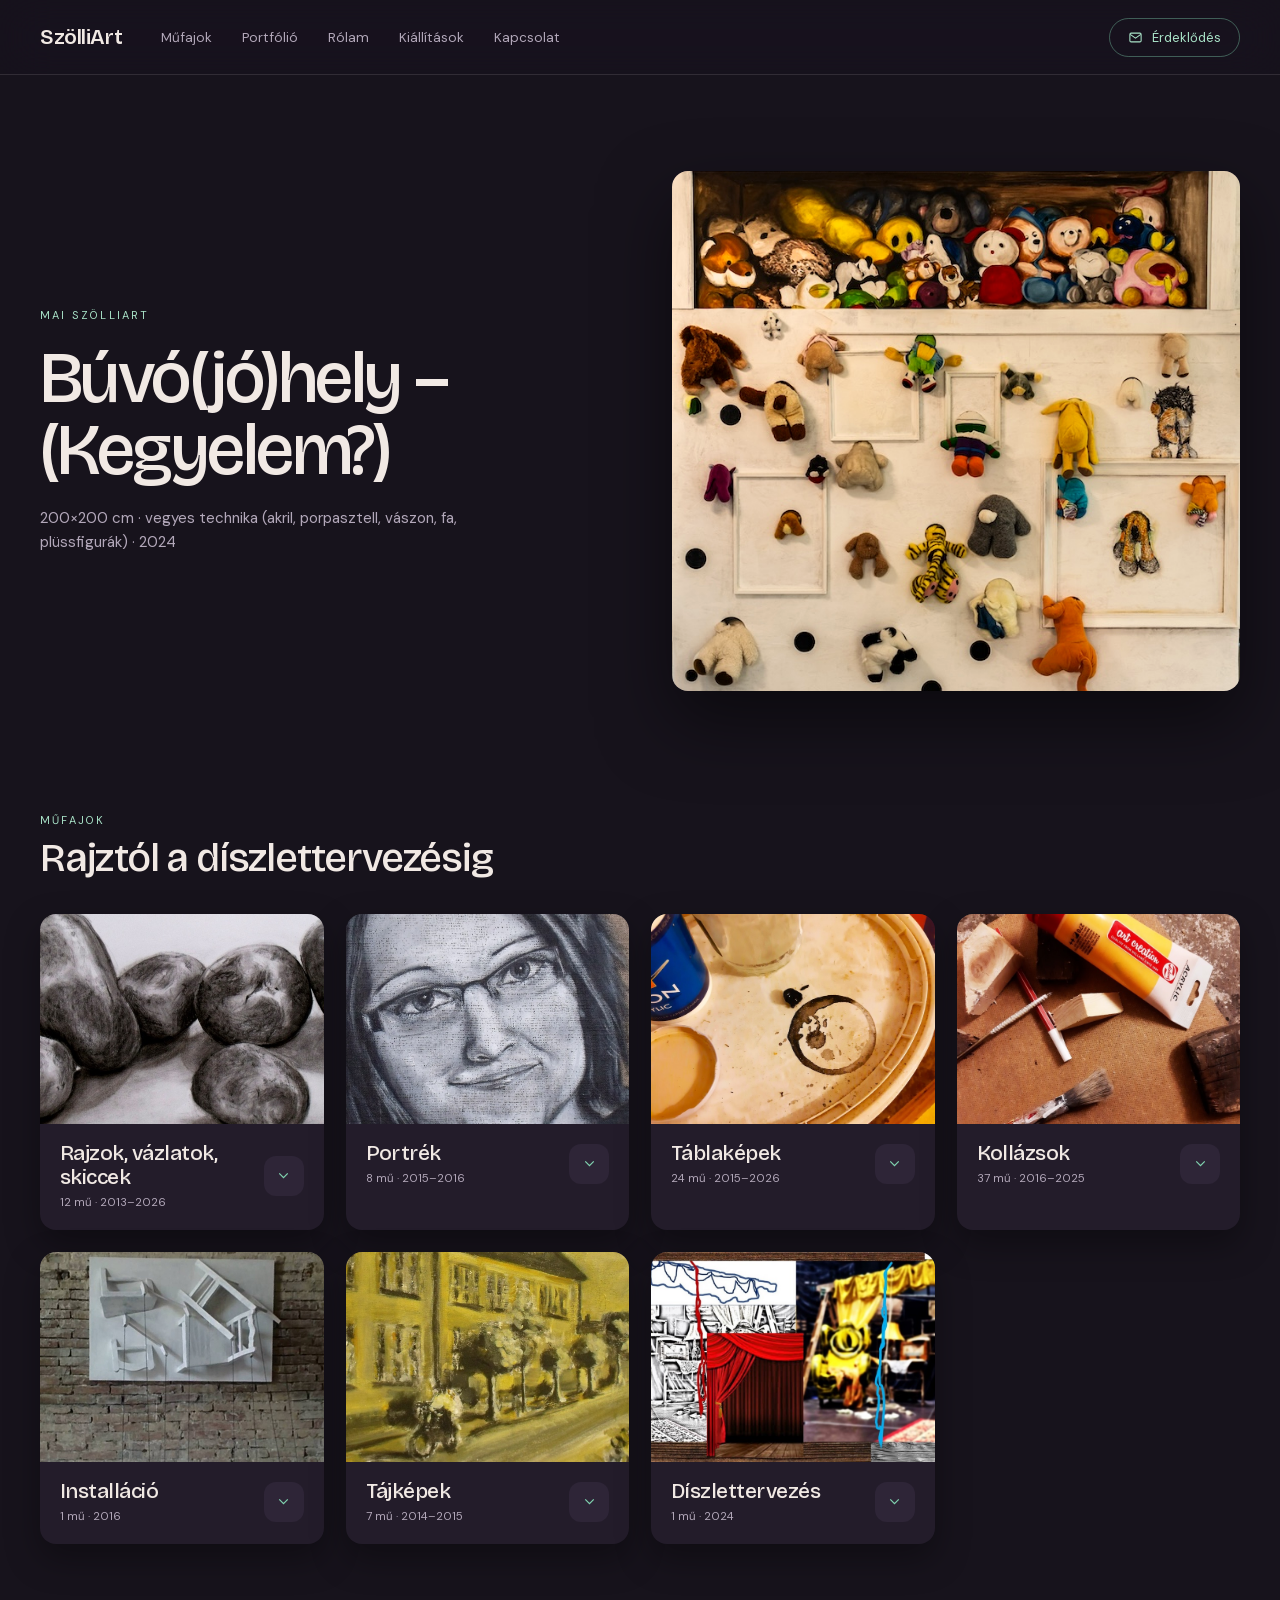
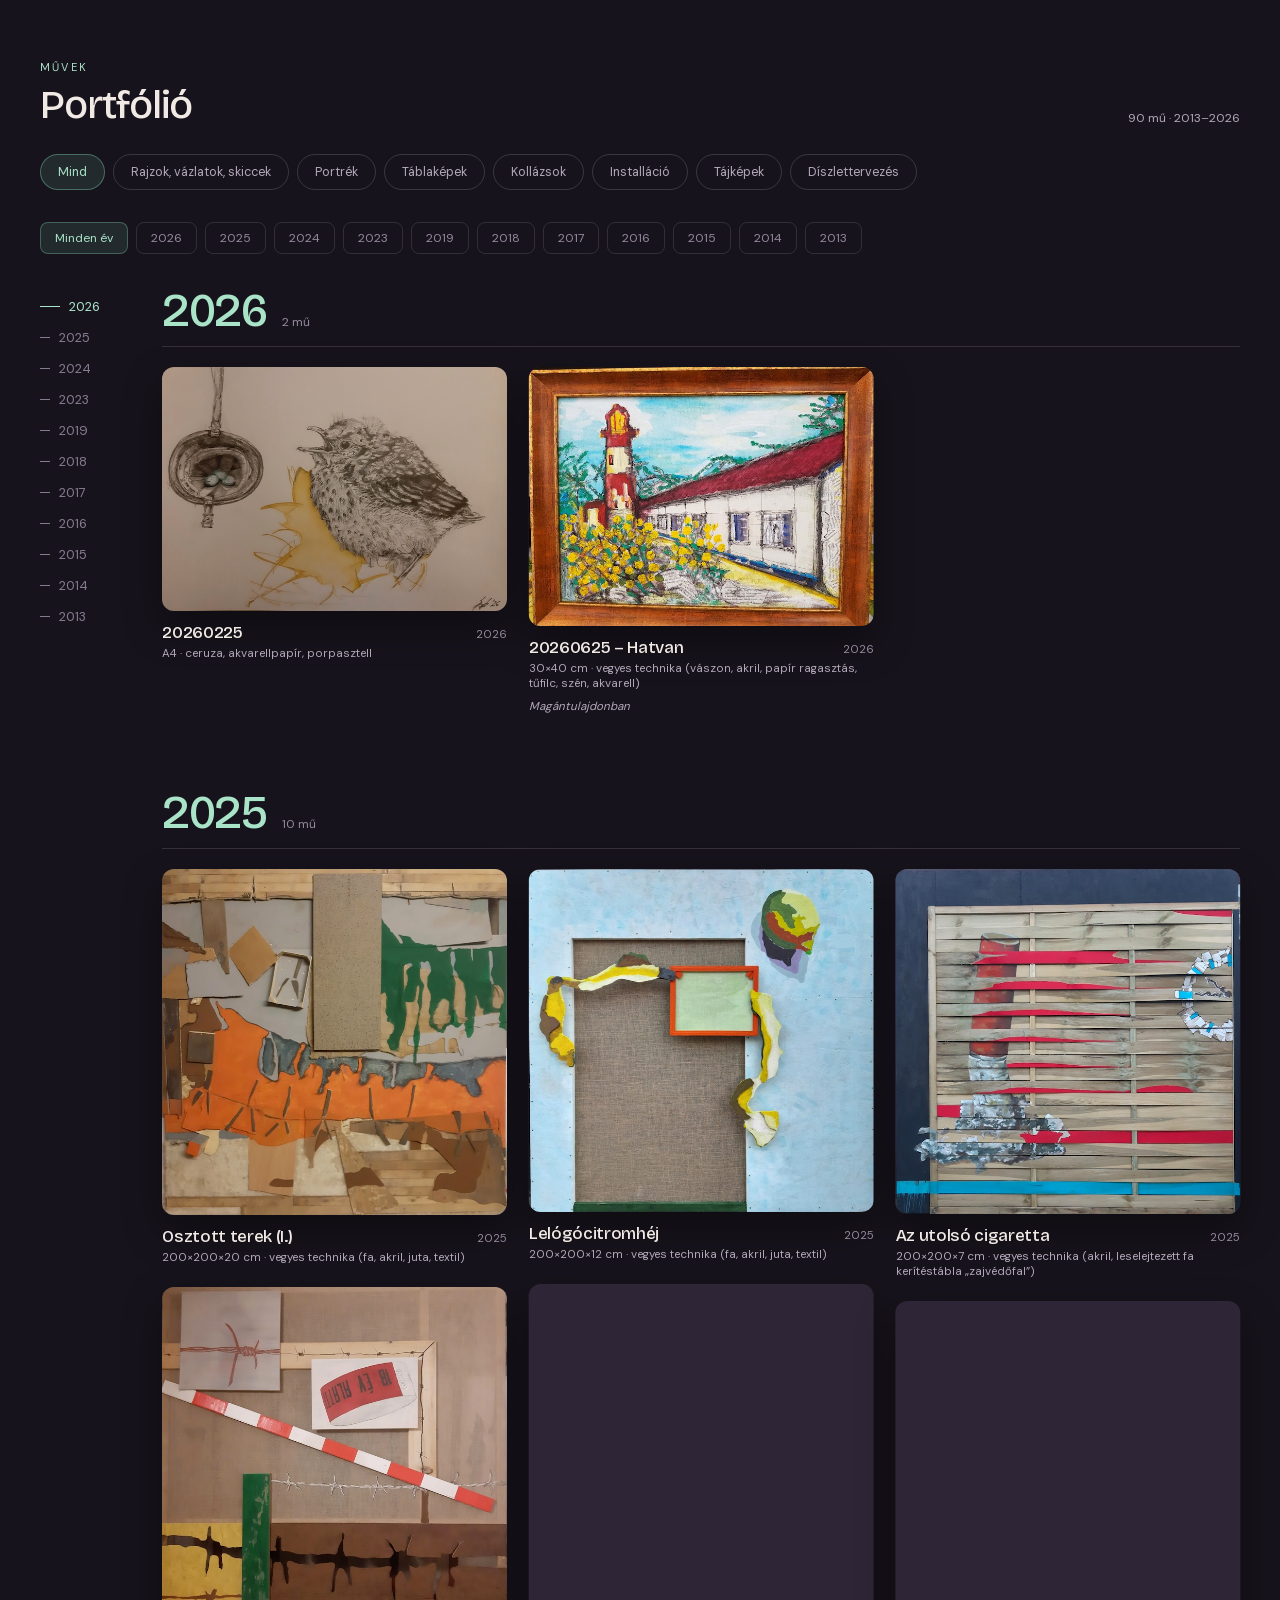
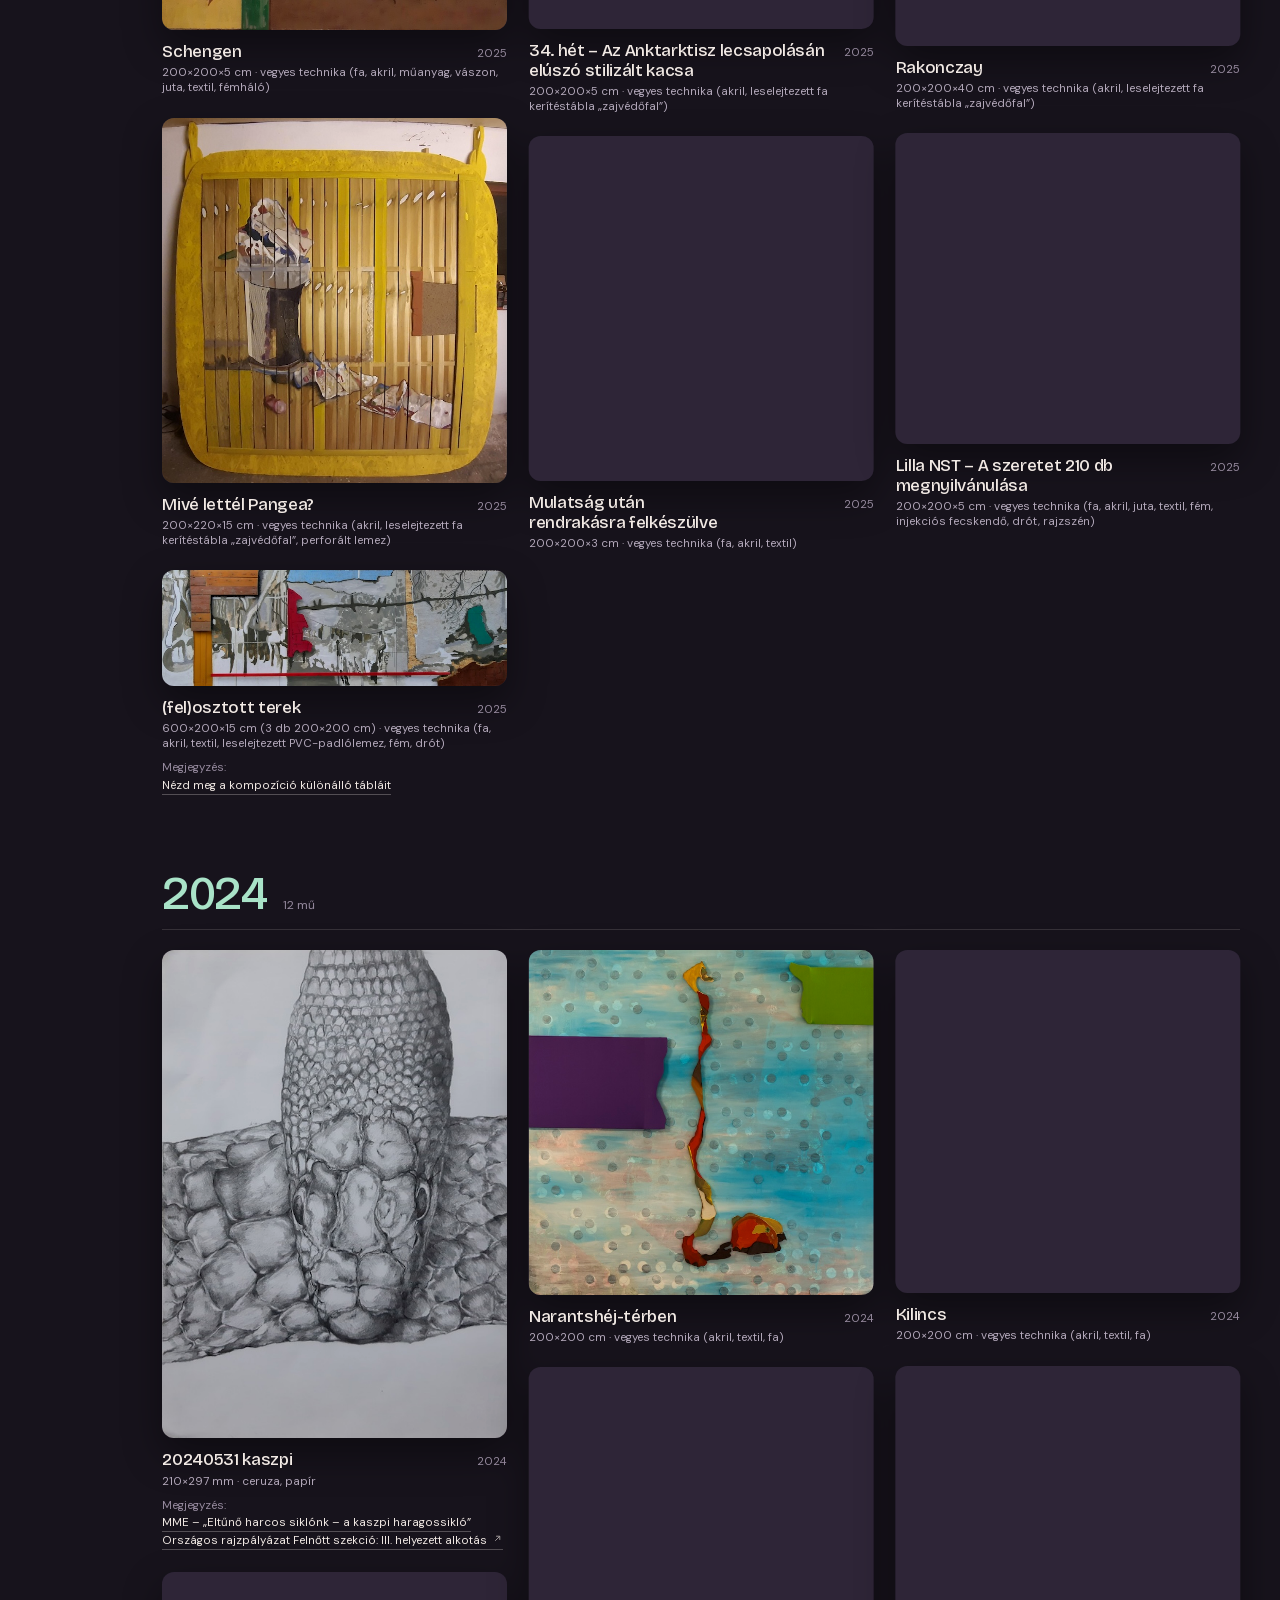
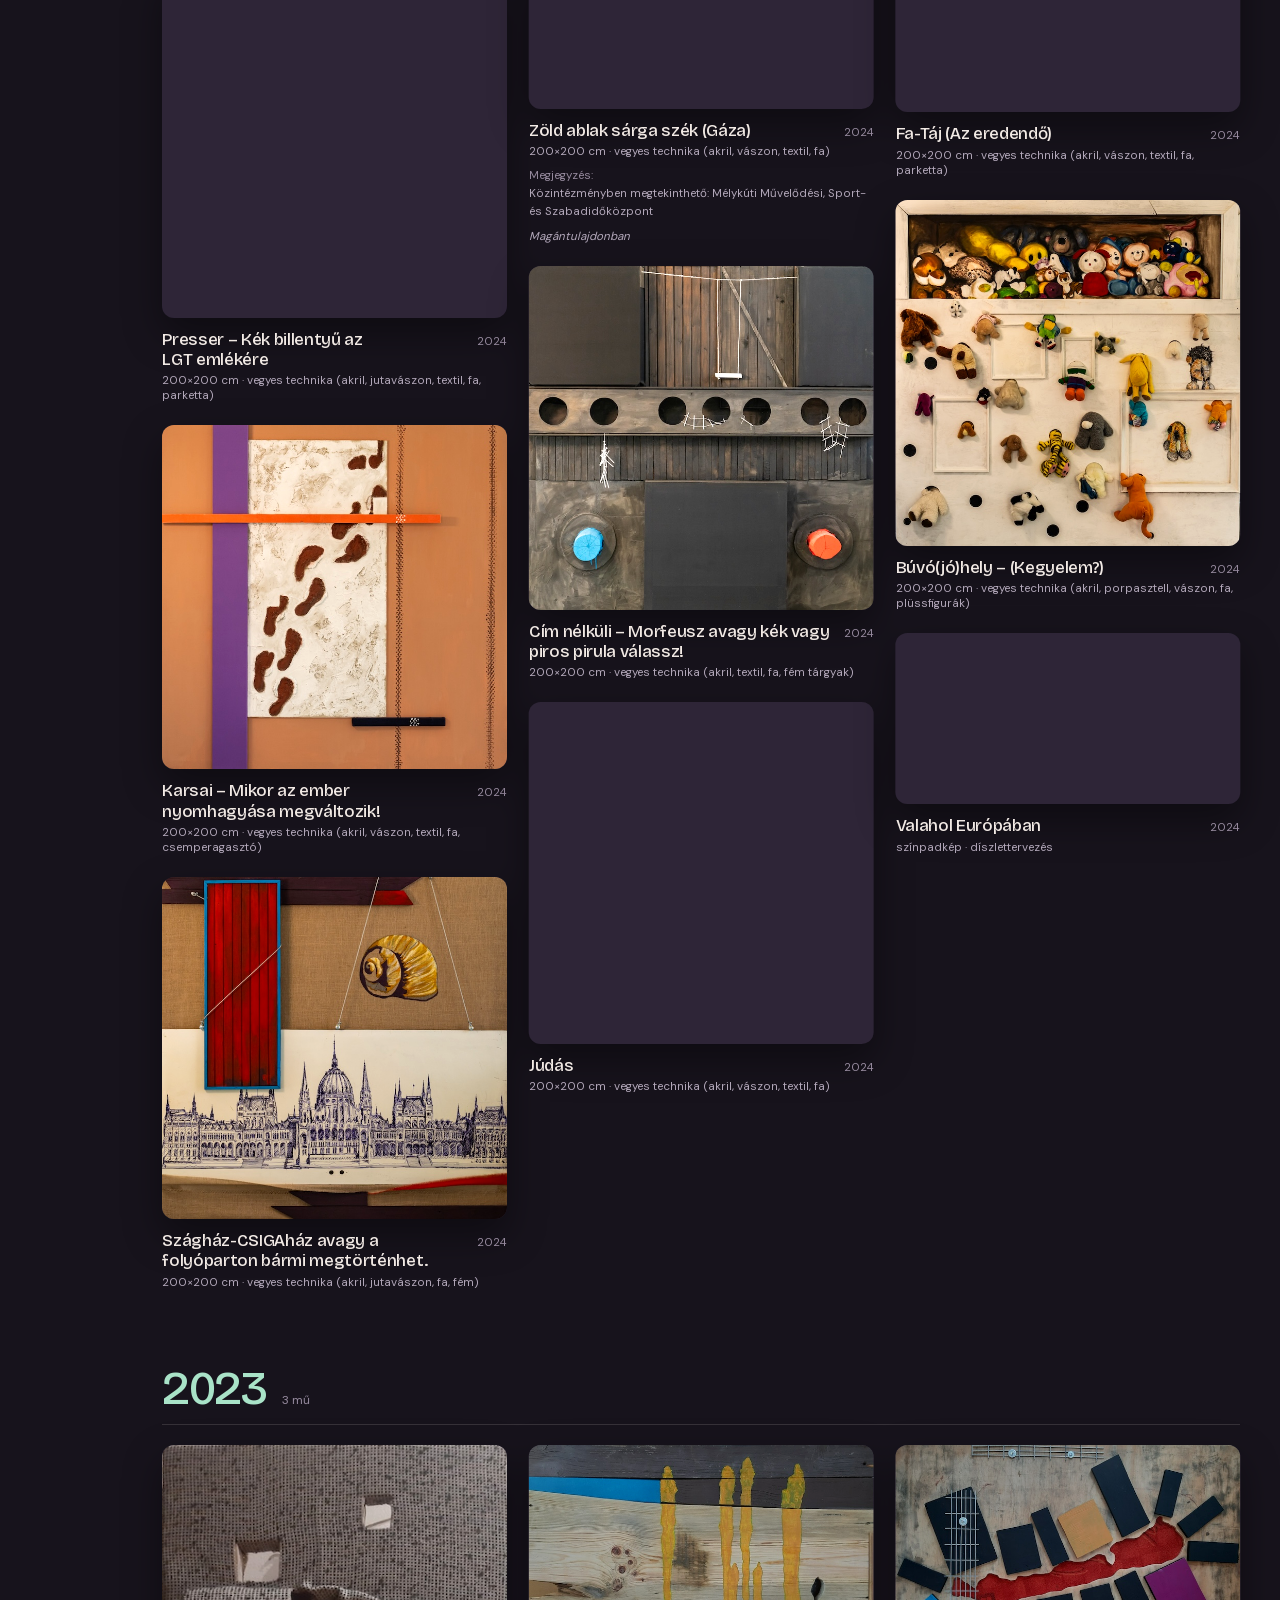
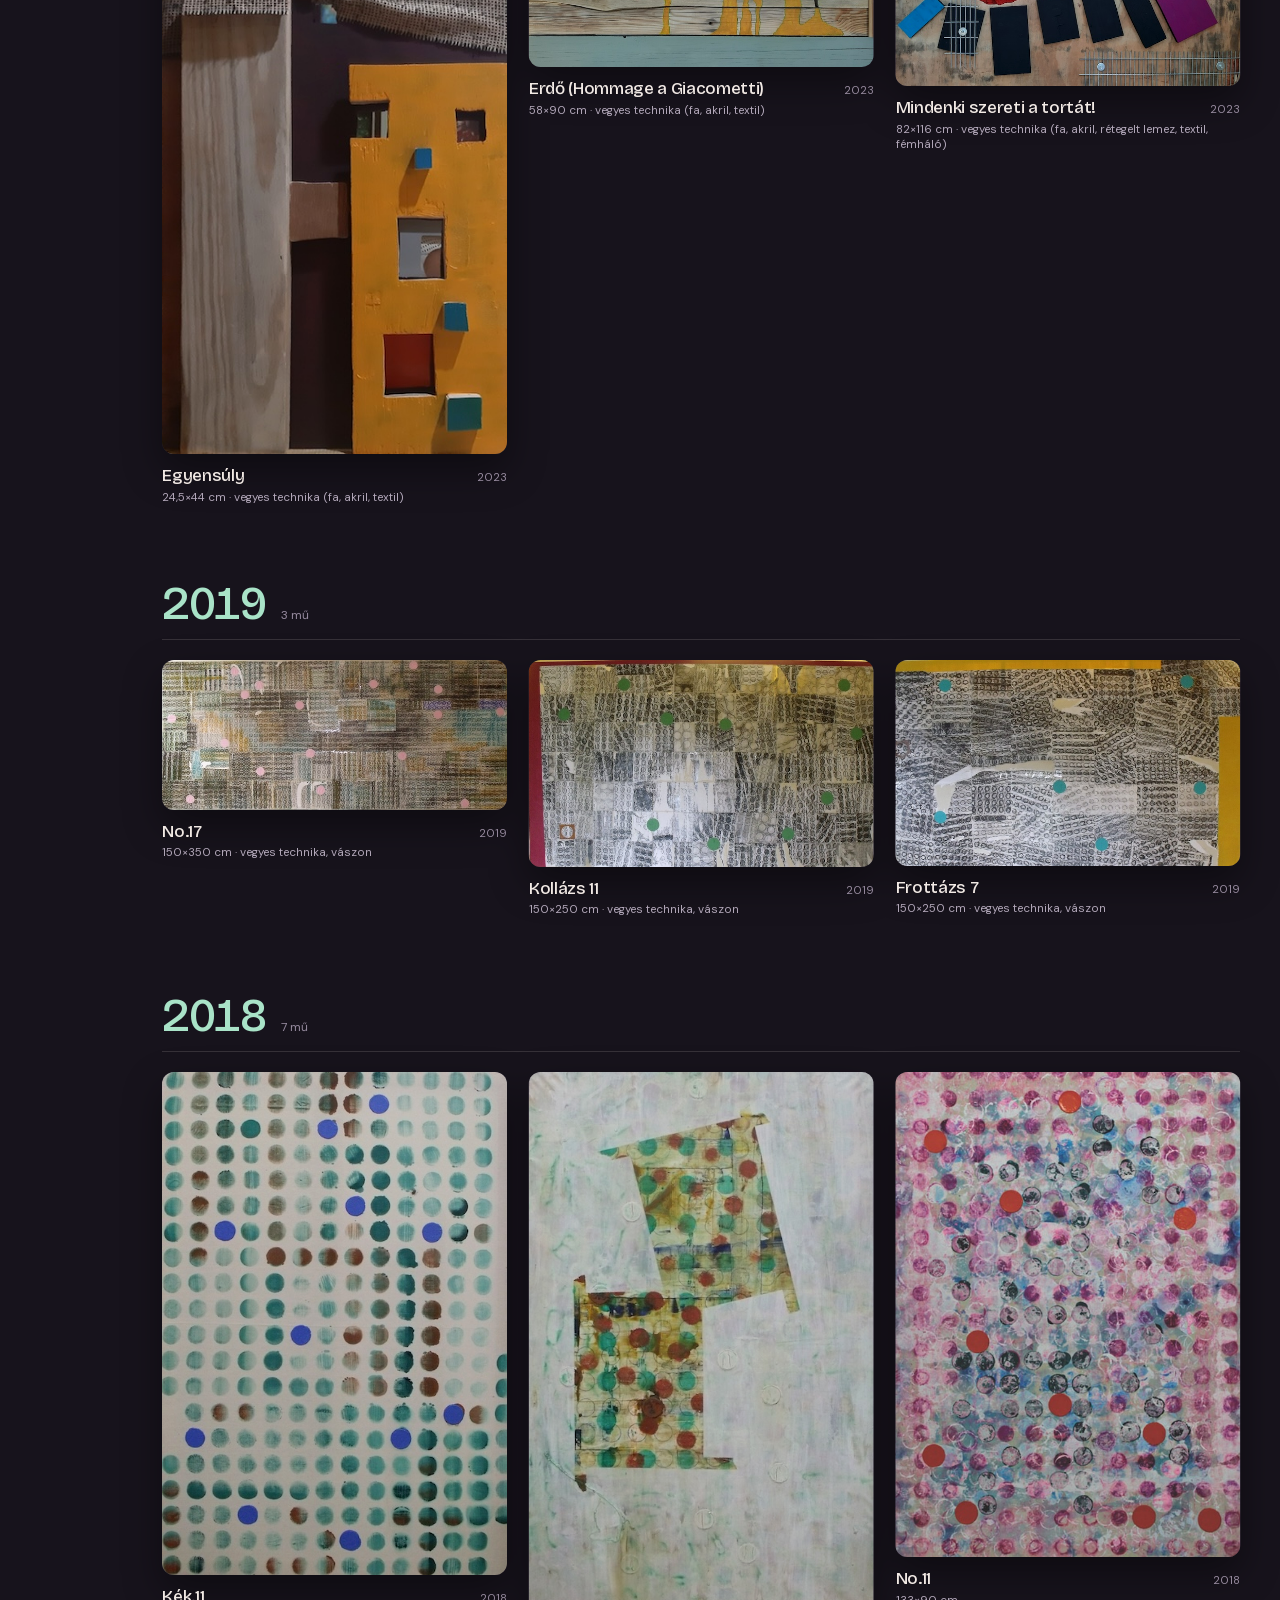
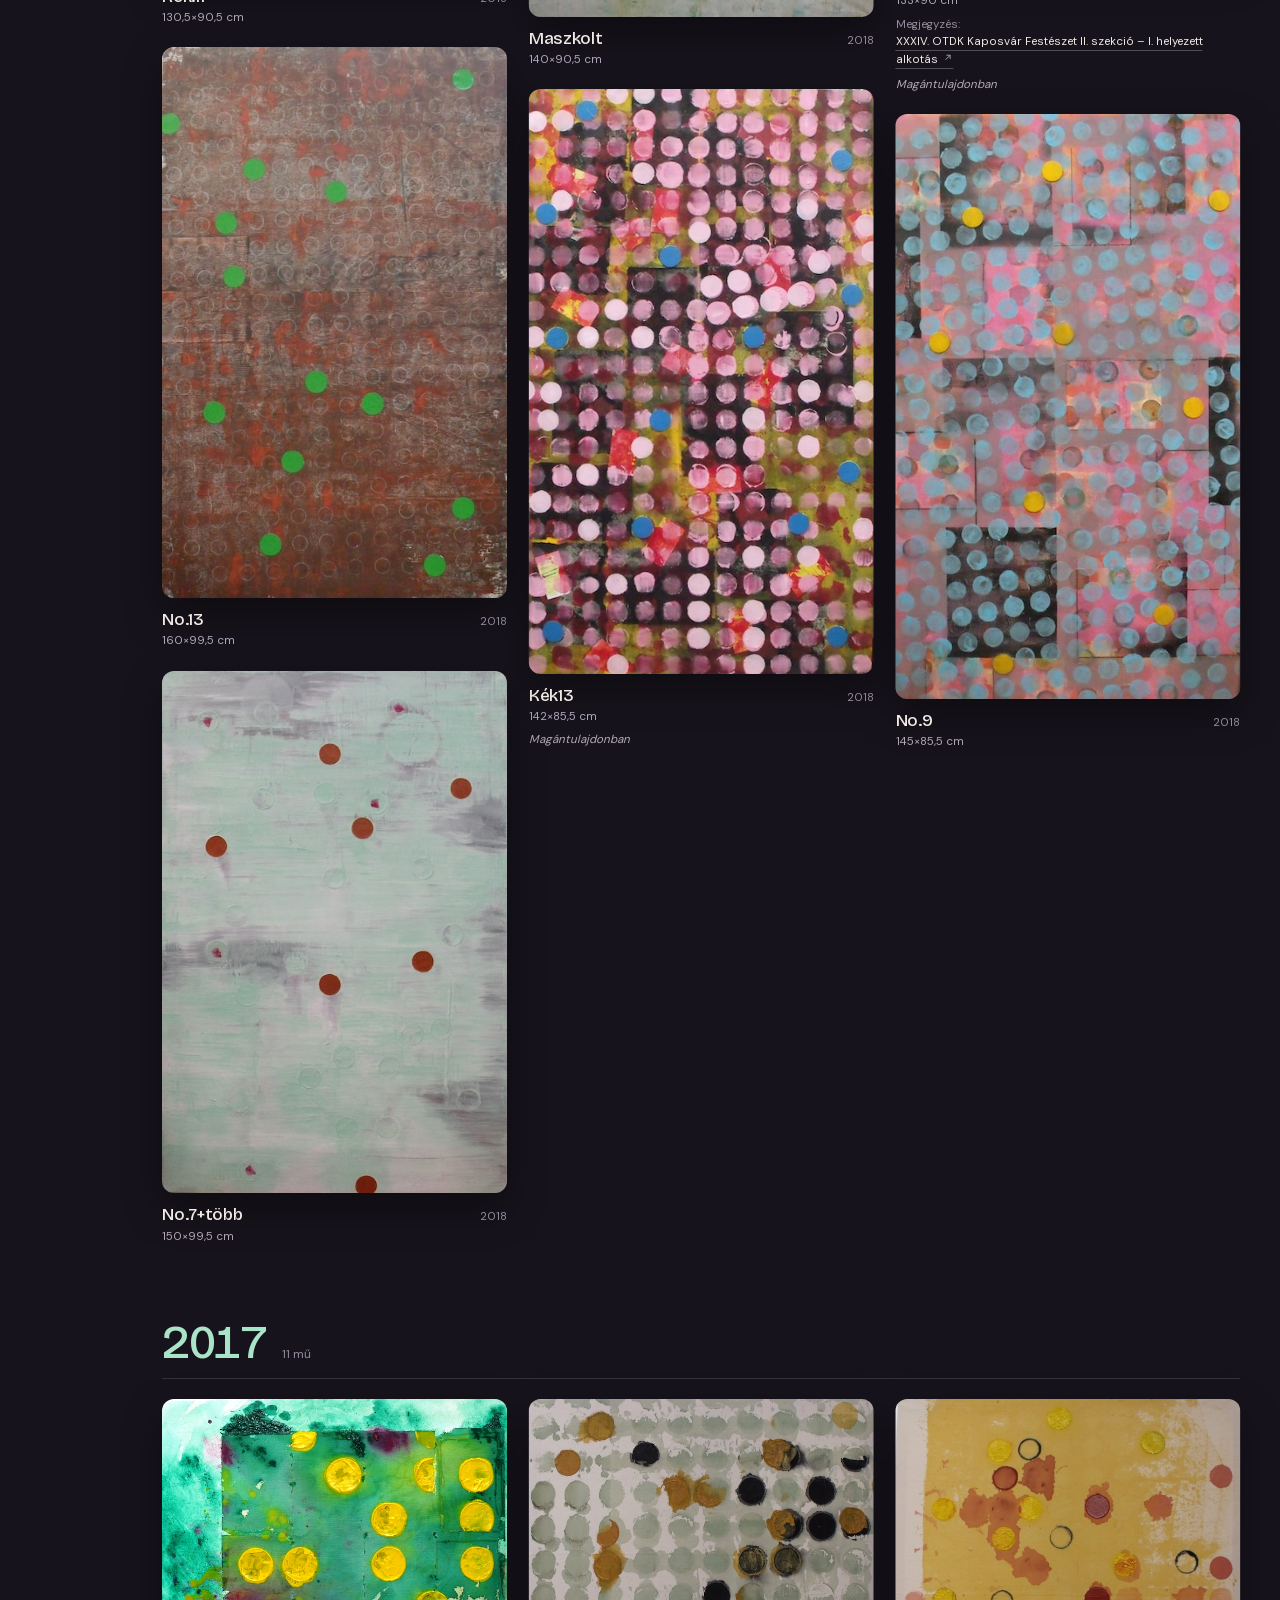
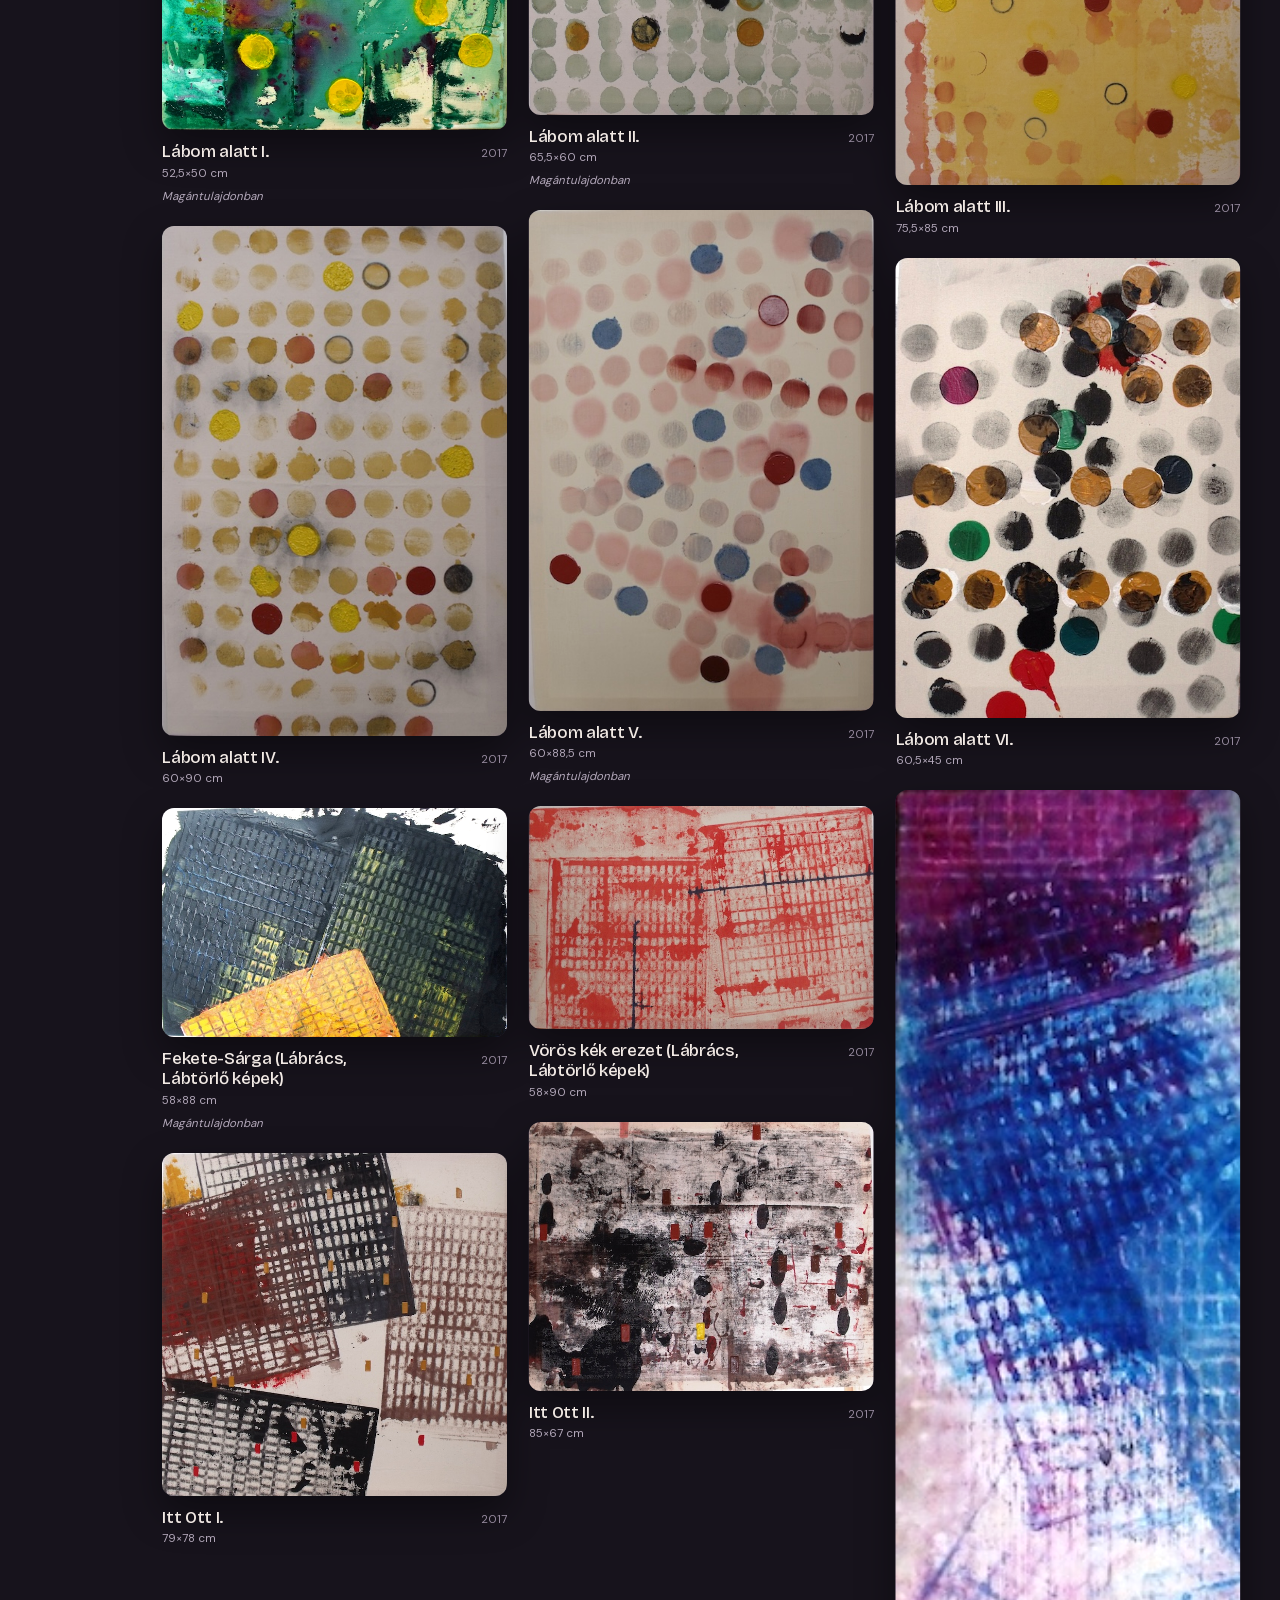
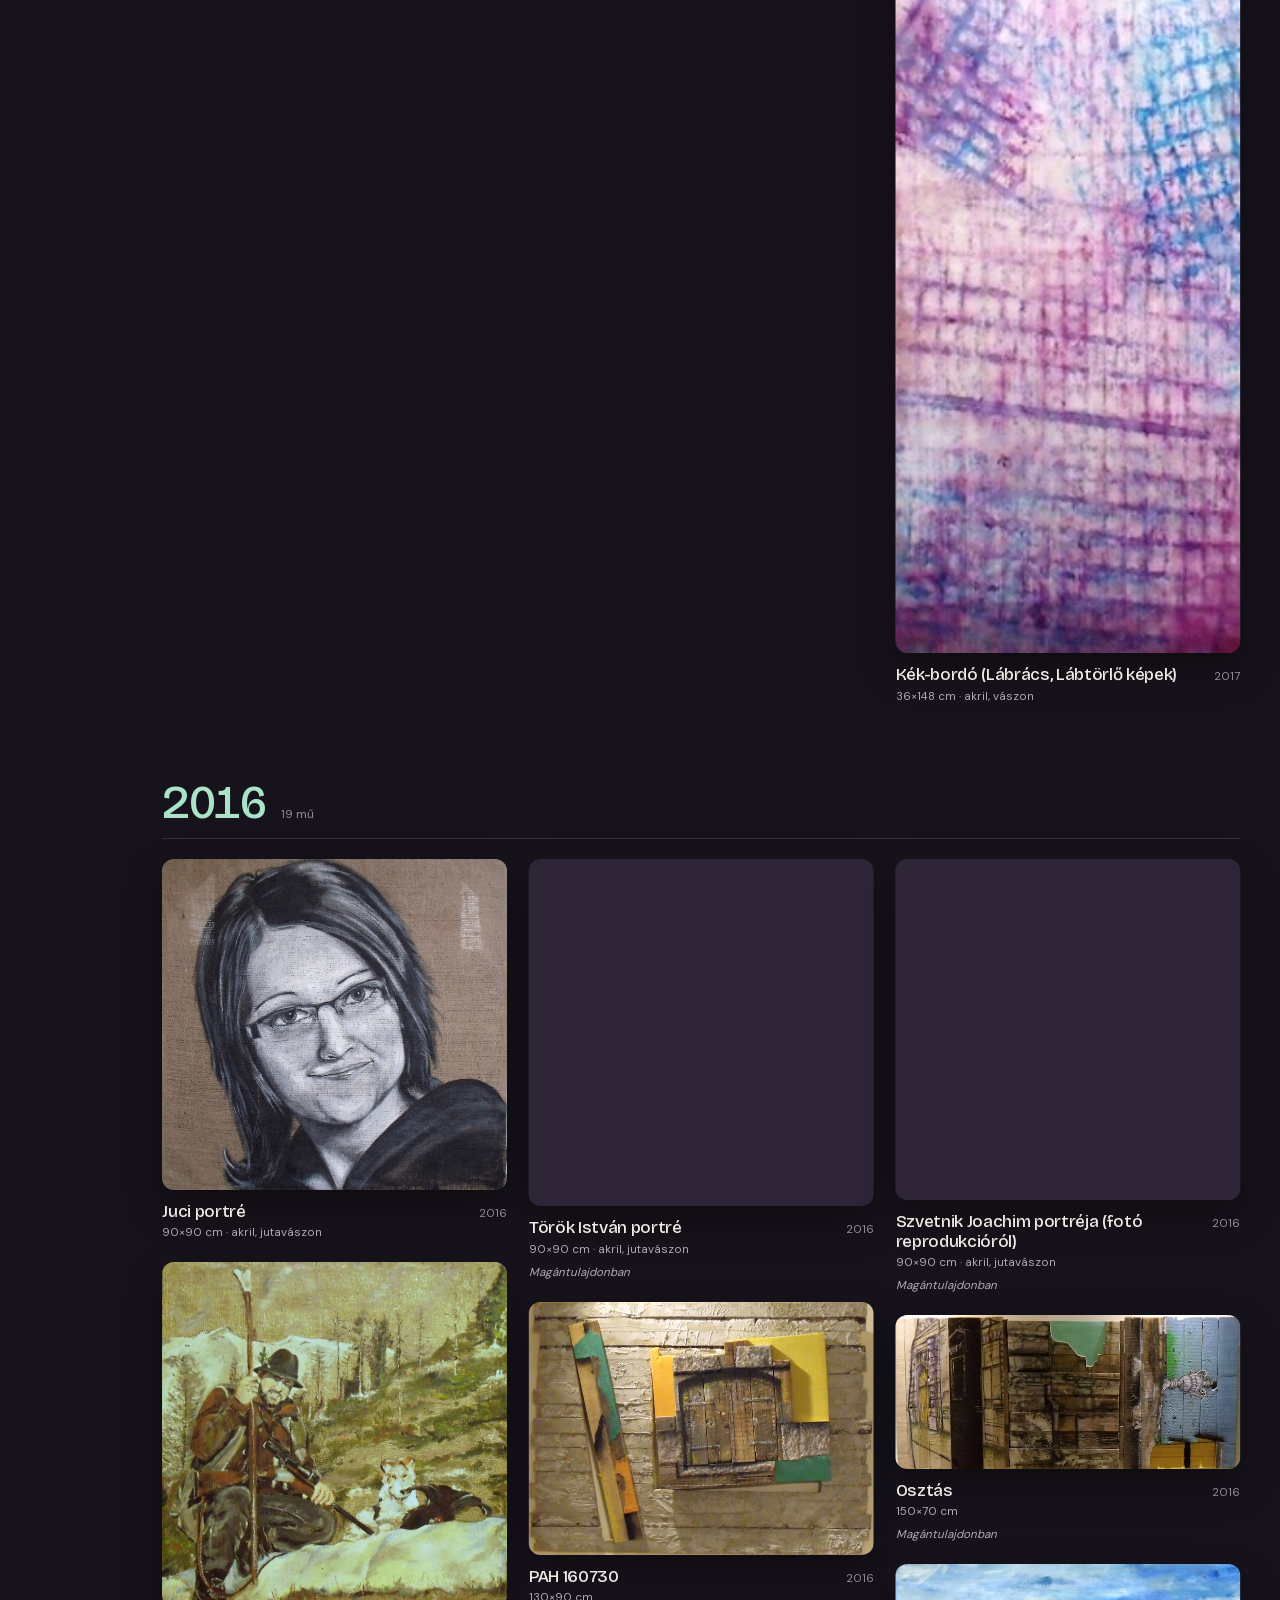
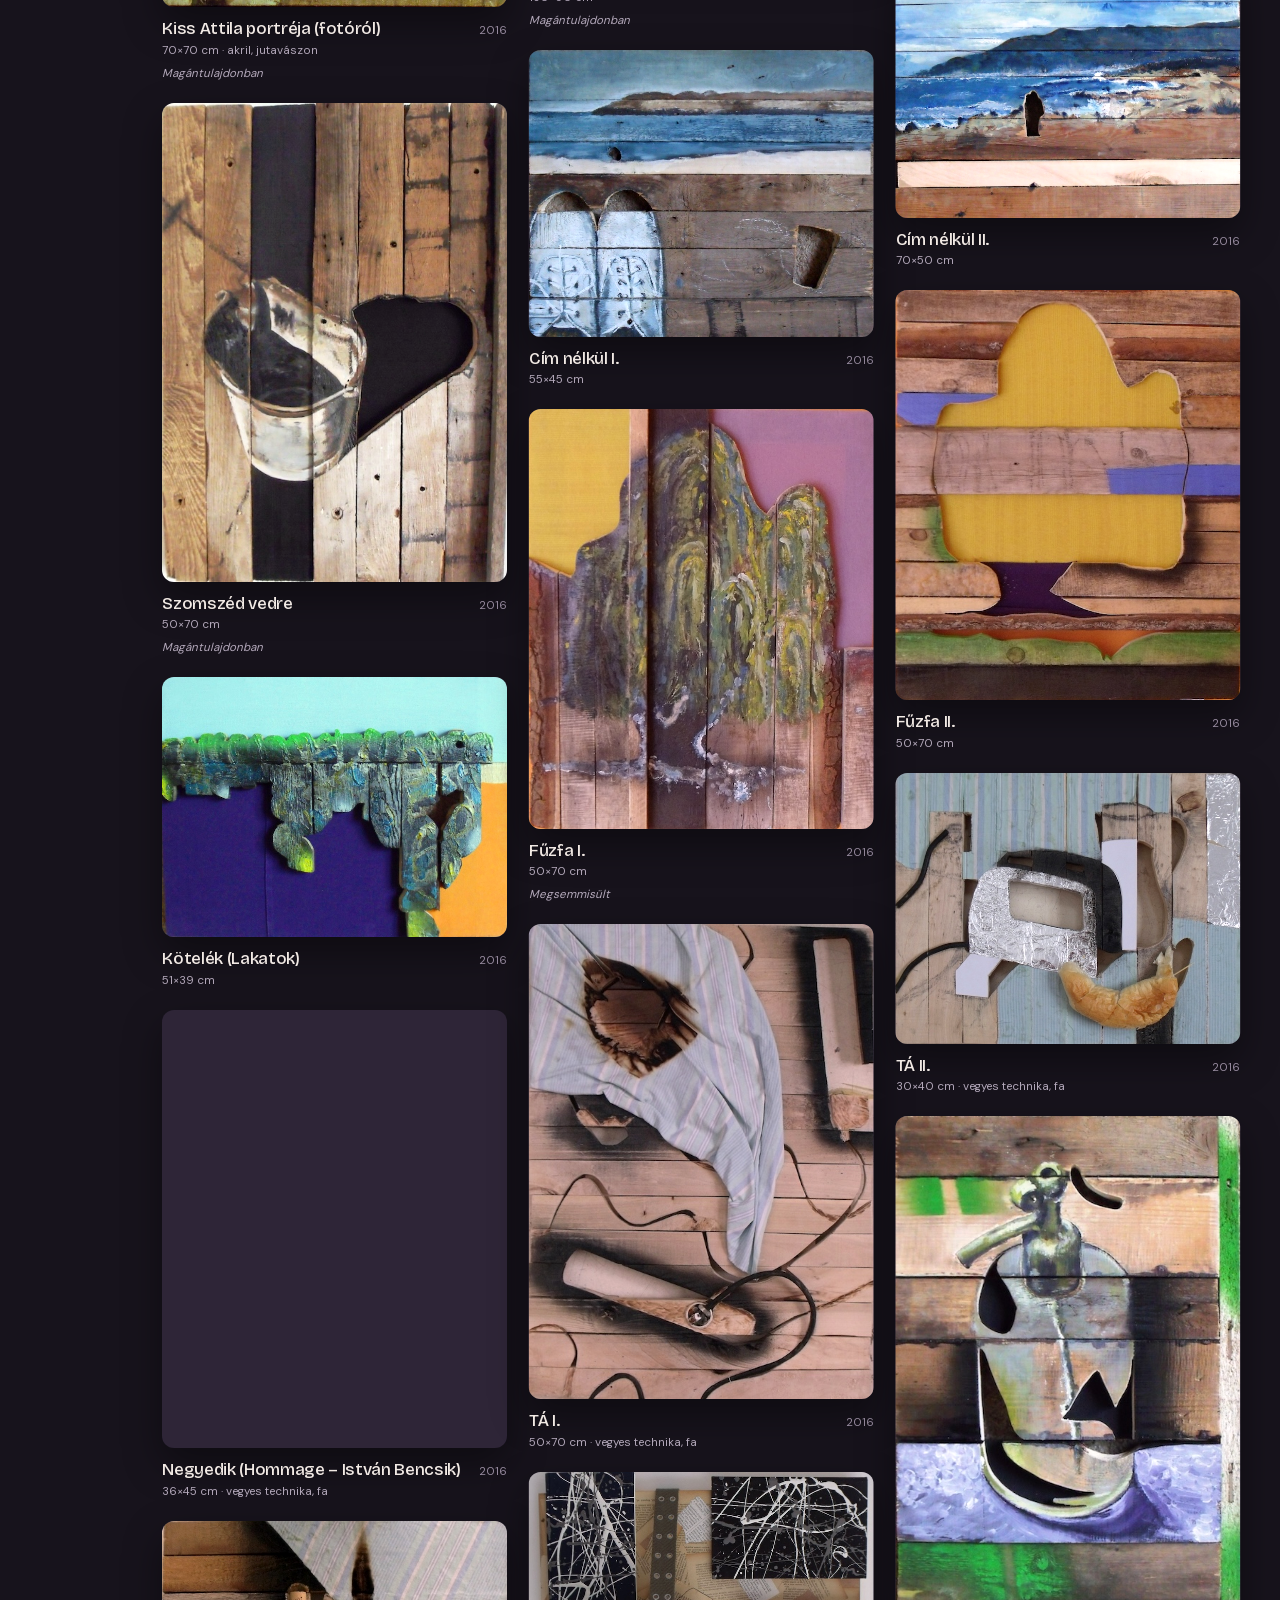
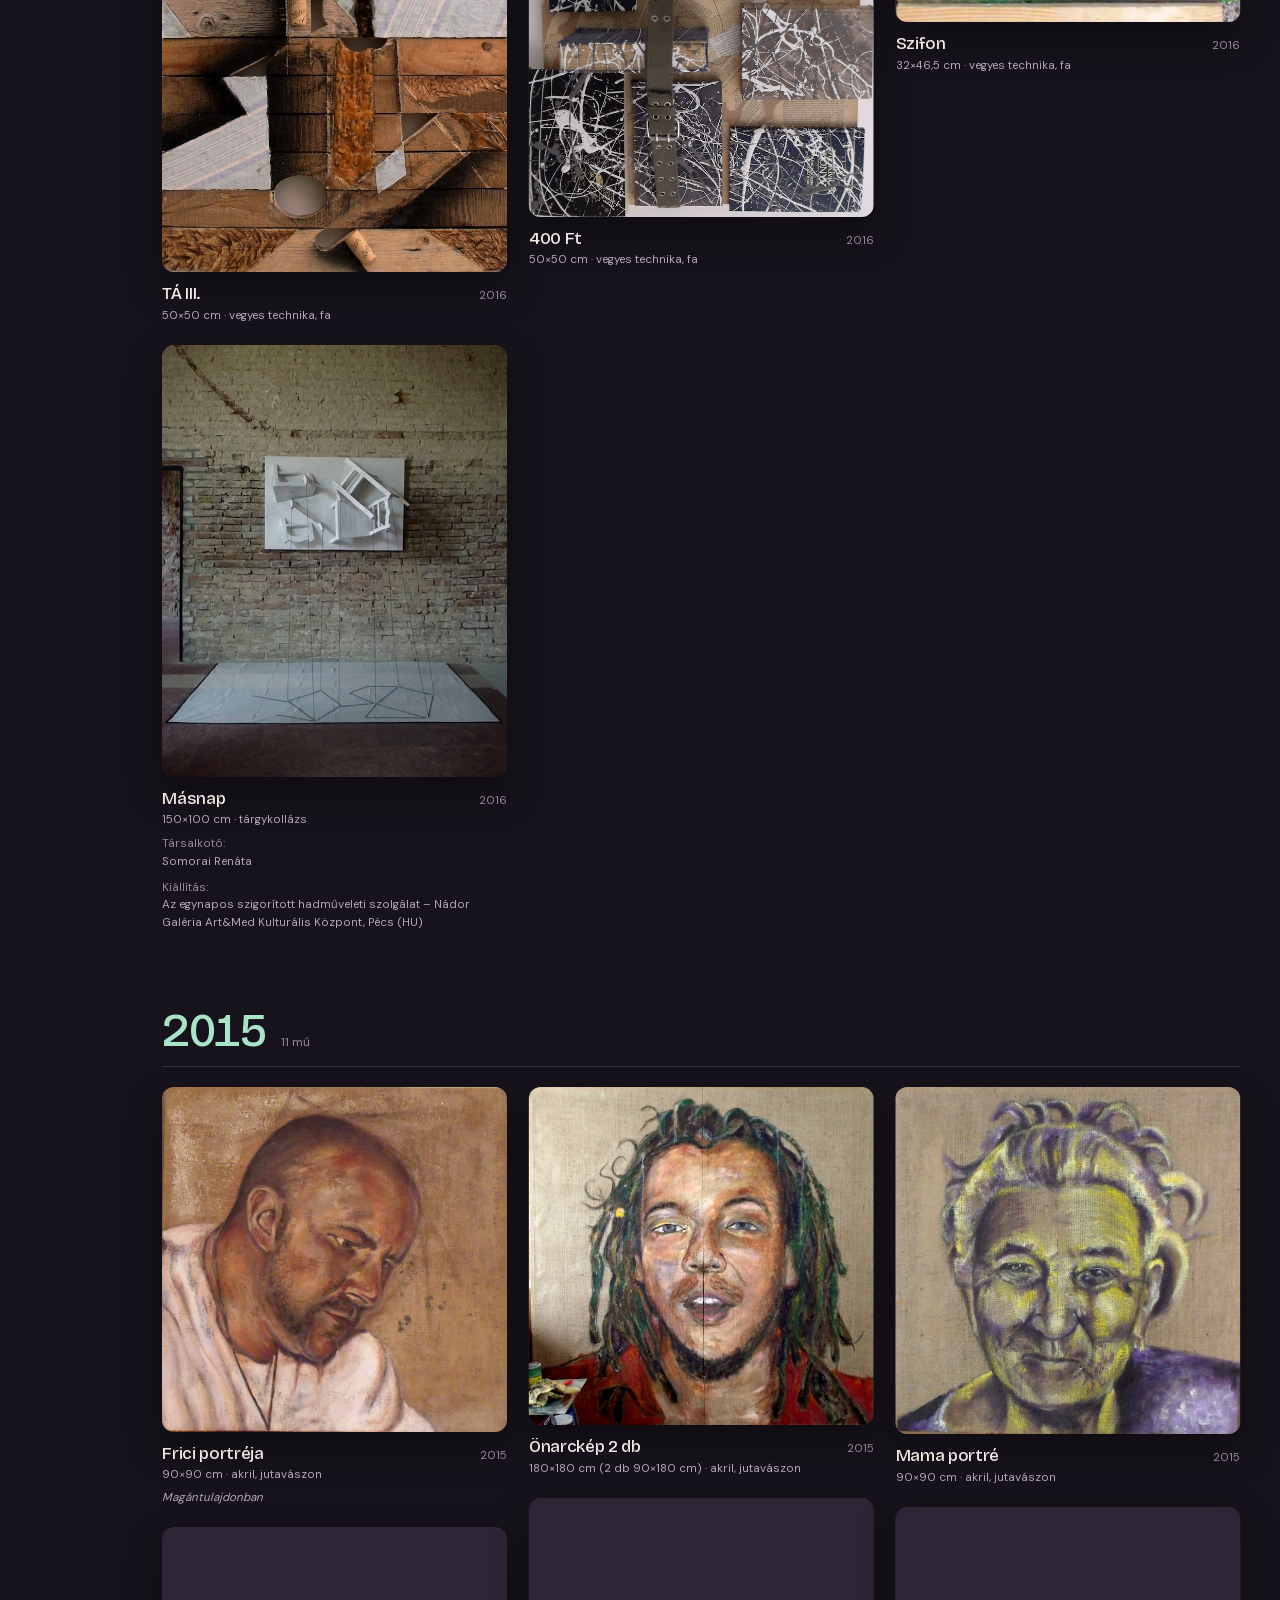
==== commit f249f1de: "Fade the viewer's image in on every change Paging slides the new image 14px in from the side it come" ====
--- a/index.html
+++ b/index.html
@@ -42,7 +42,7 @@
 <link rel="preload" href="assets/fonts/dm-sans-latin-ext.woff2" as="font" type="font/woff2" crossorigin>
 <link rel="stylesheet" href="assets/css/style.css?v=ac391b01">
 <script src="assets/js/app.js?v=14cda3ef" defer></script>
-<script src="assets/js/viewer.js?v=182ba3a9" defer></script>
+<script src="assets/js/viewer.js?v=333d8117" defer></script>
 <script src="assets/js/inquiry.js?v=53126cce" defer></script>
 </head>
 <body>
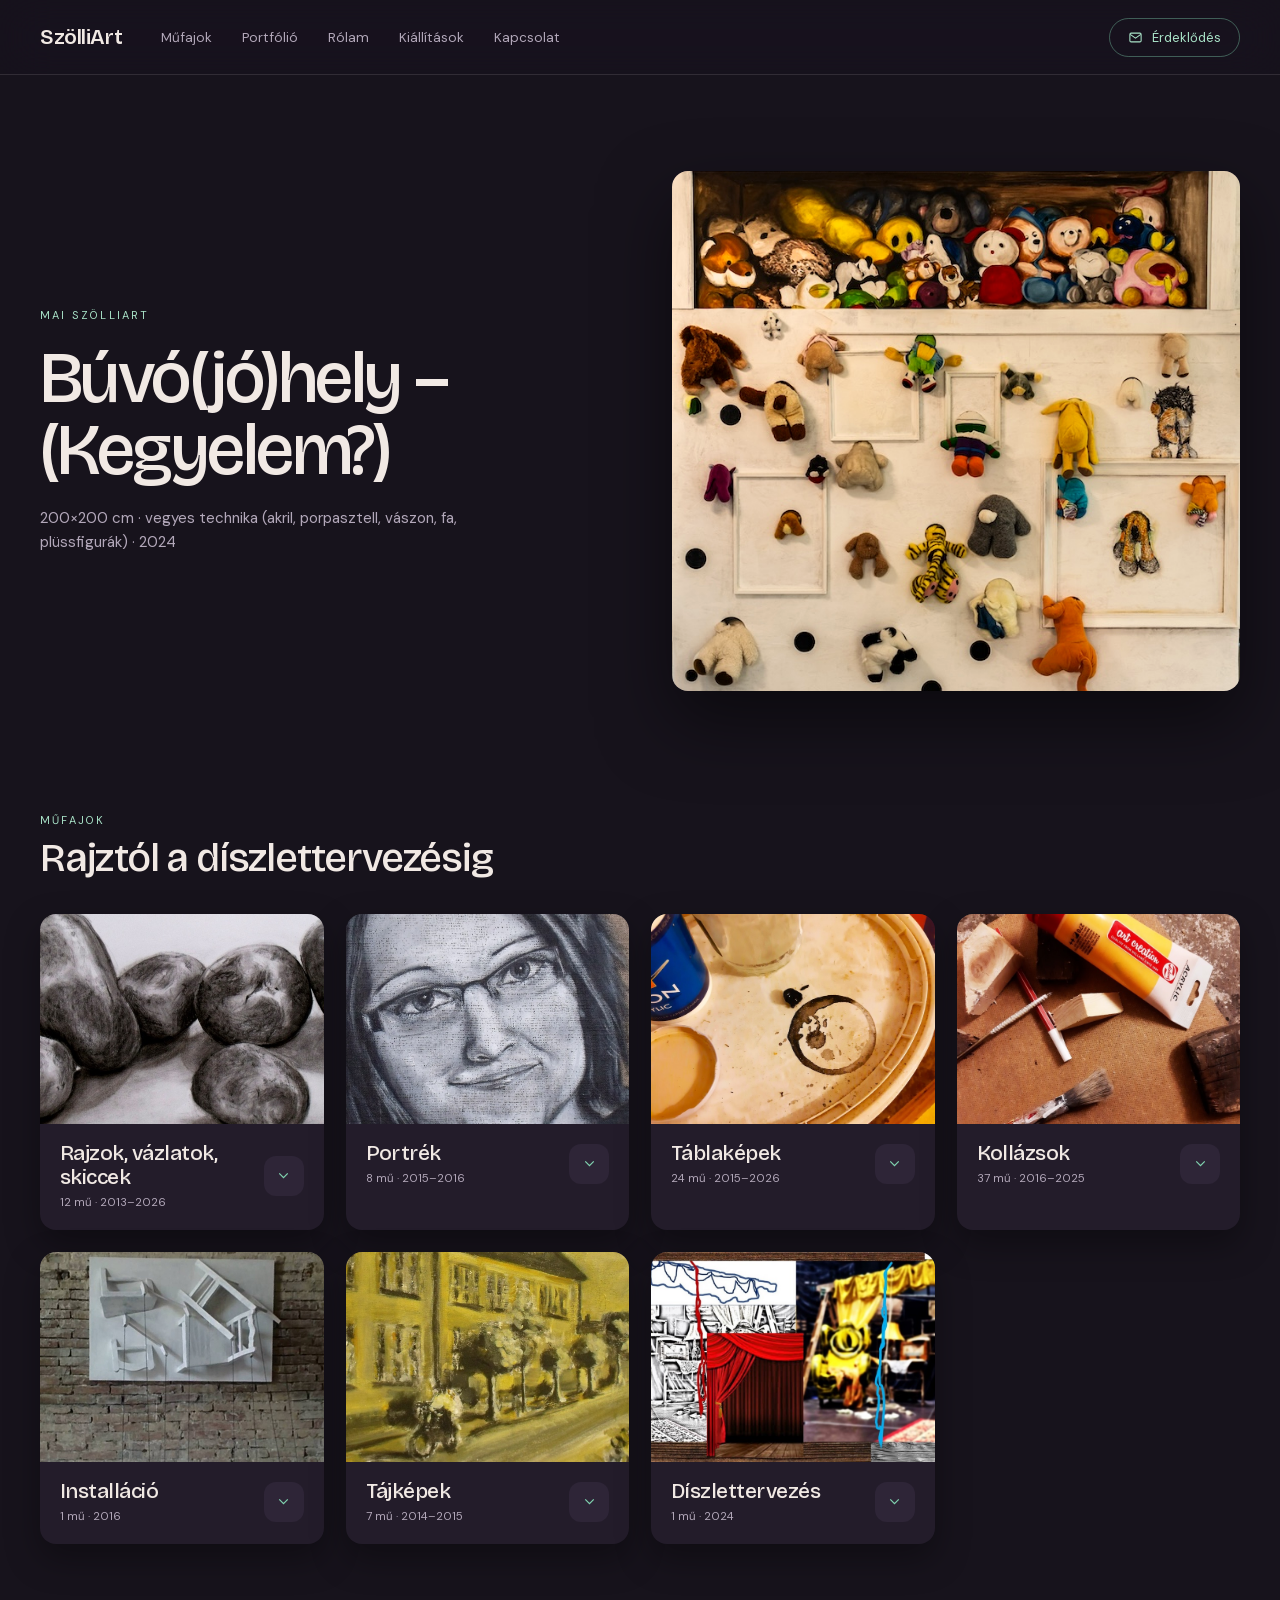
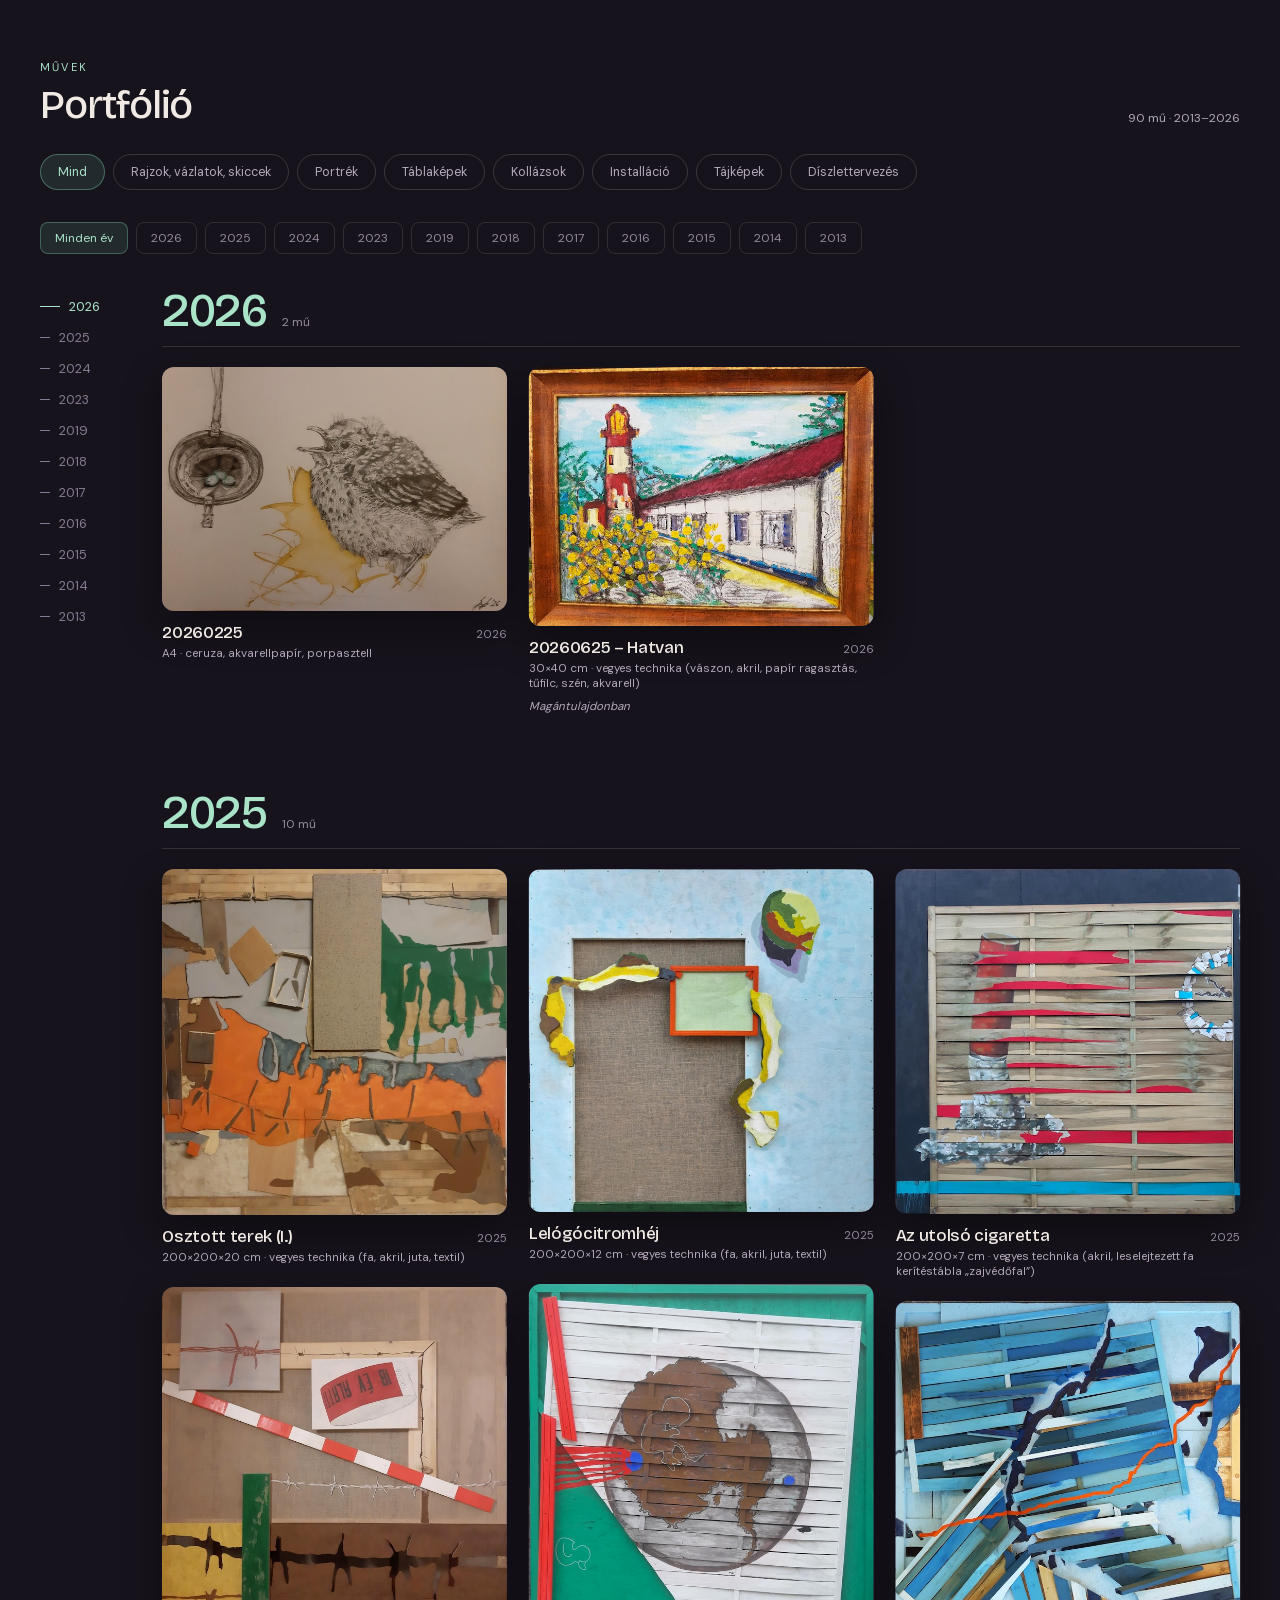
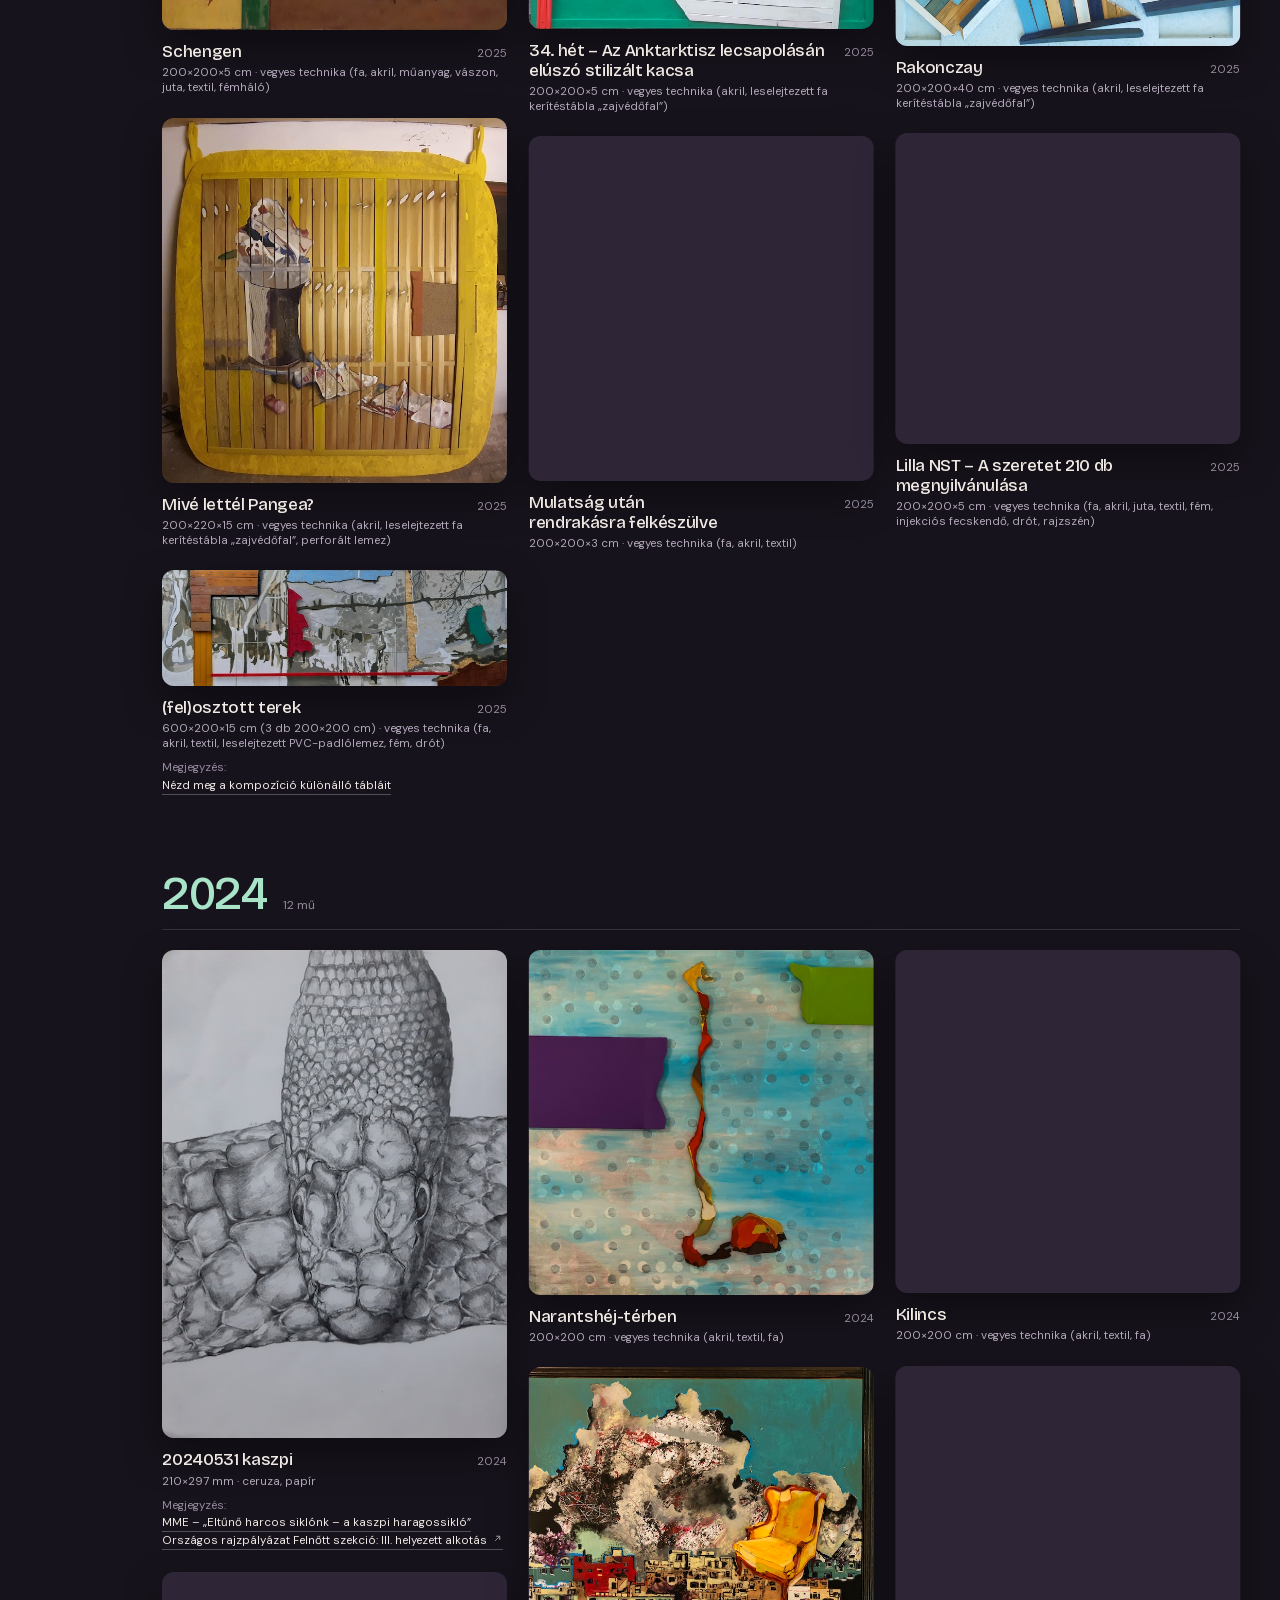
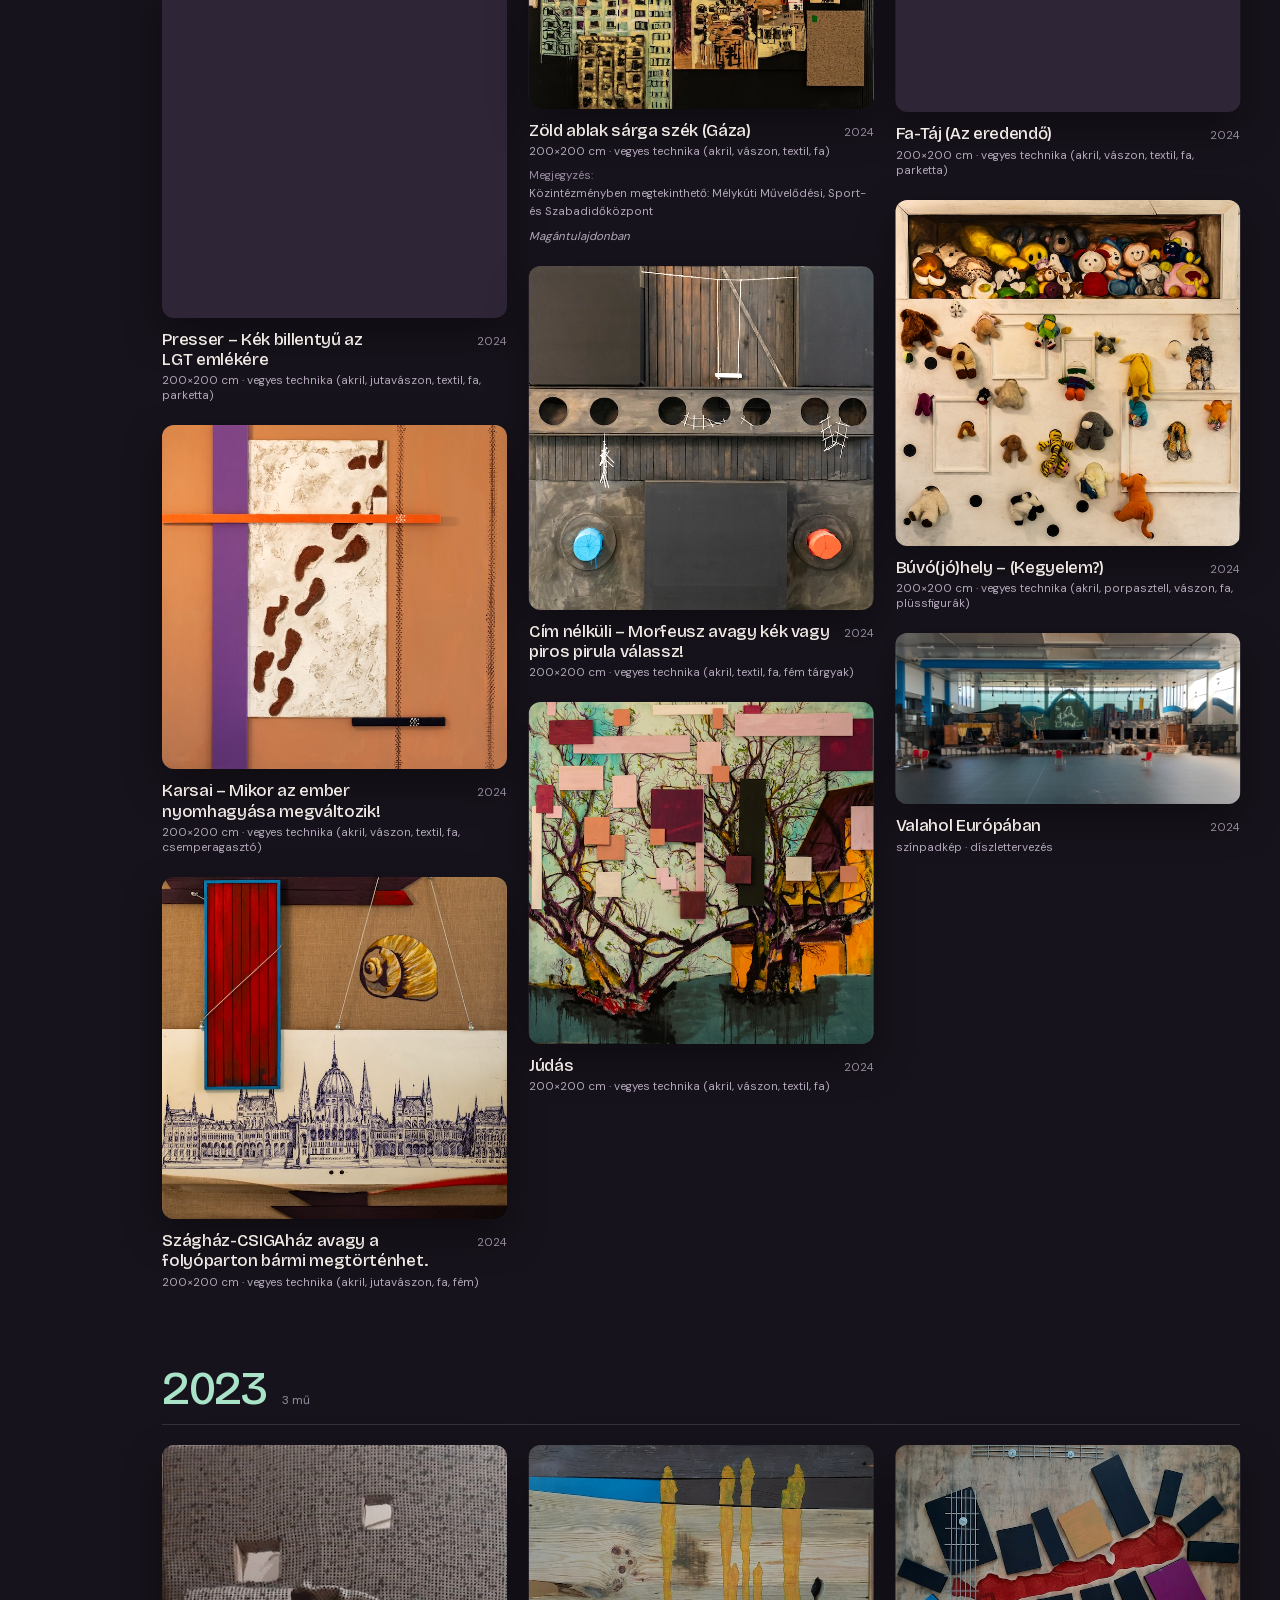
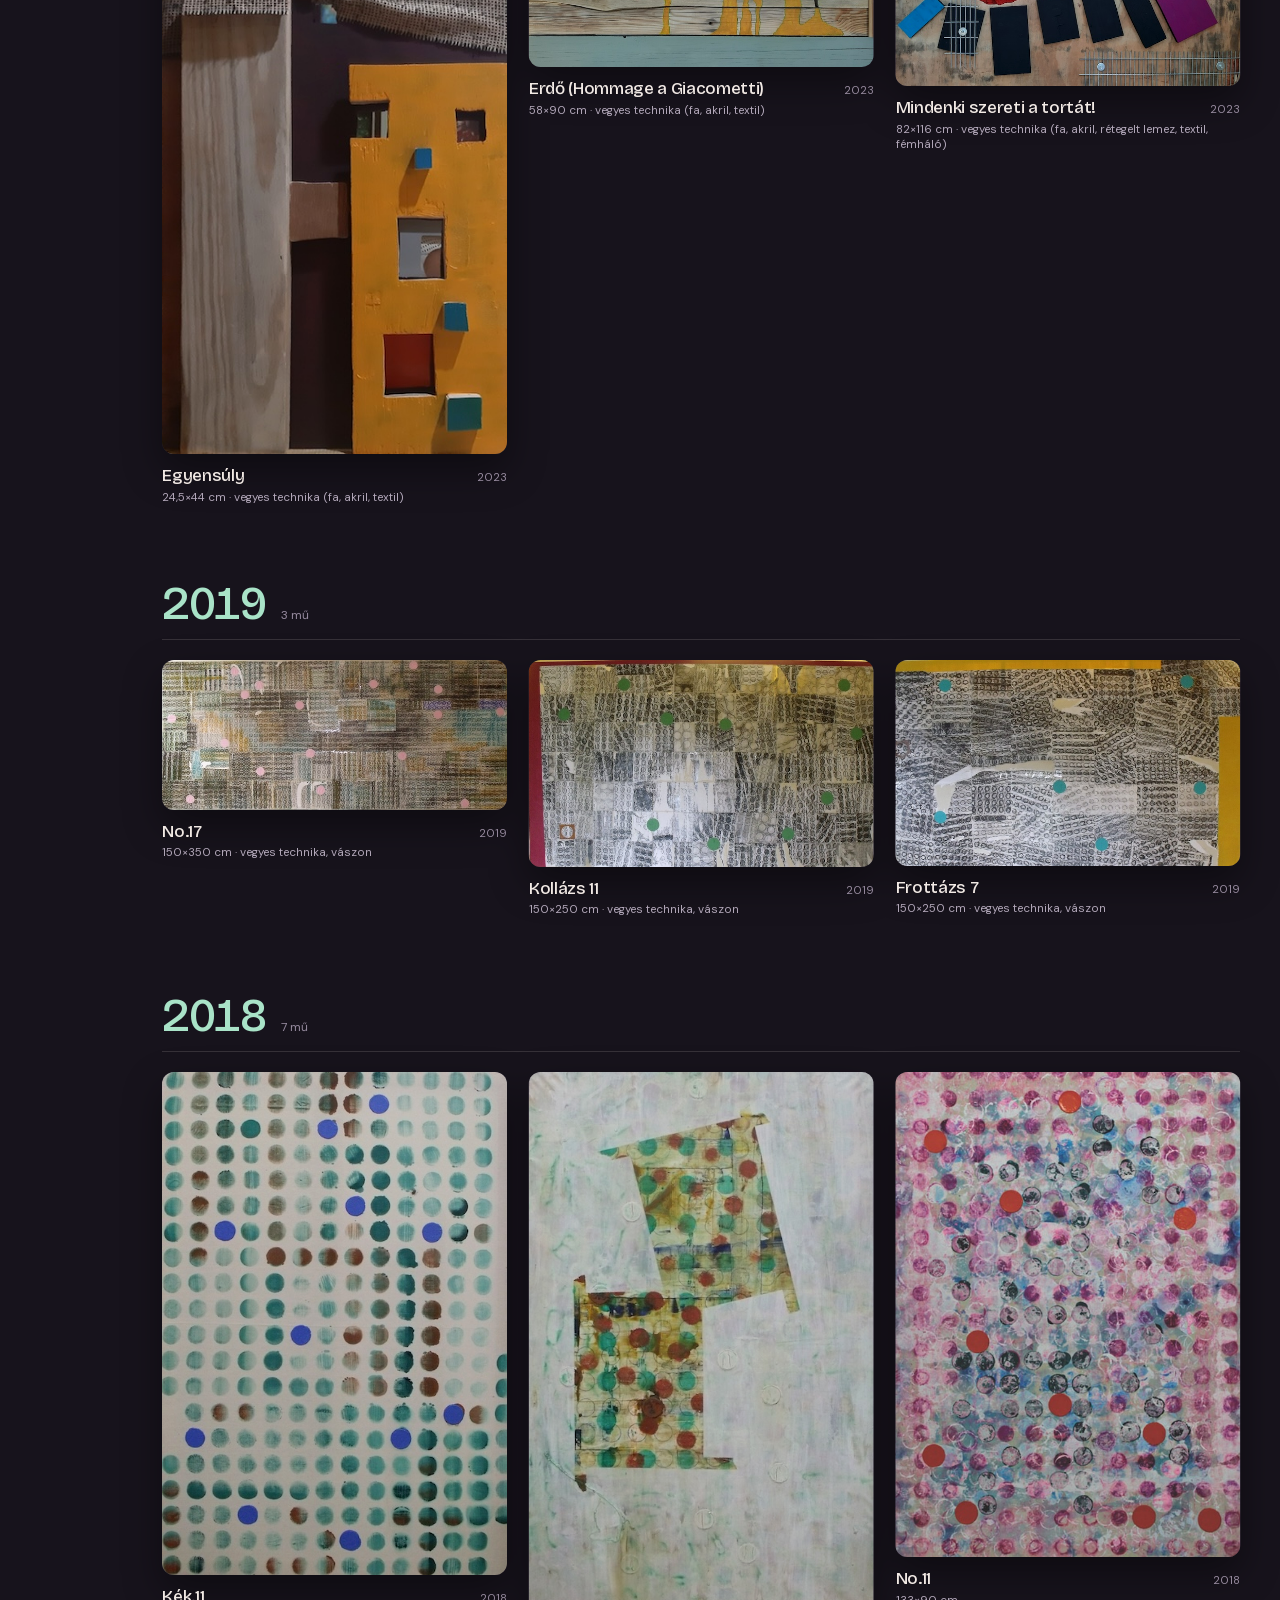
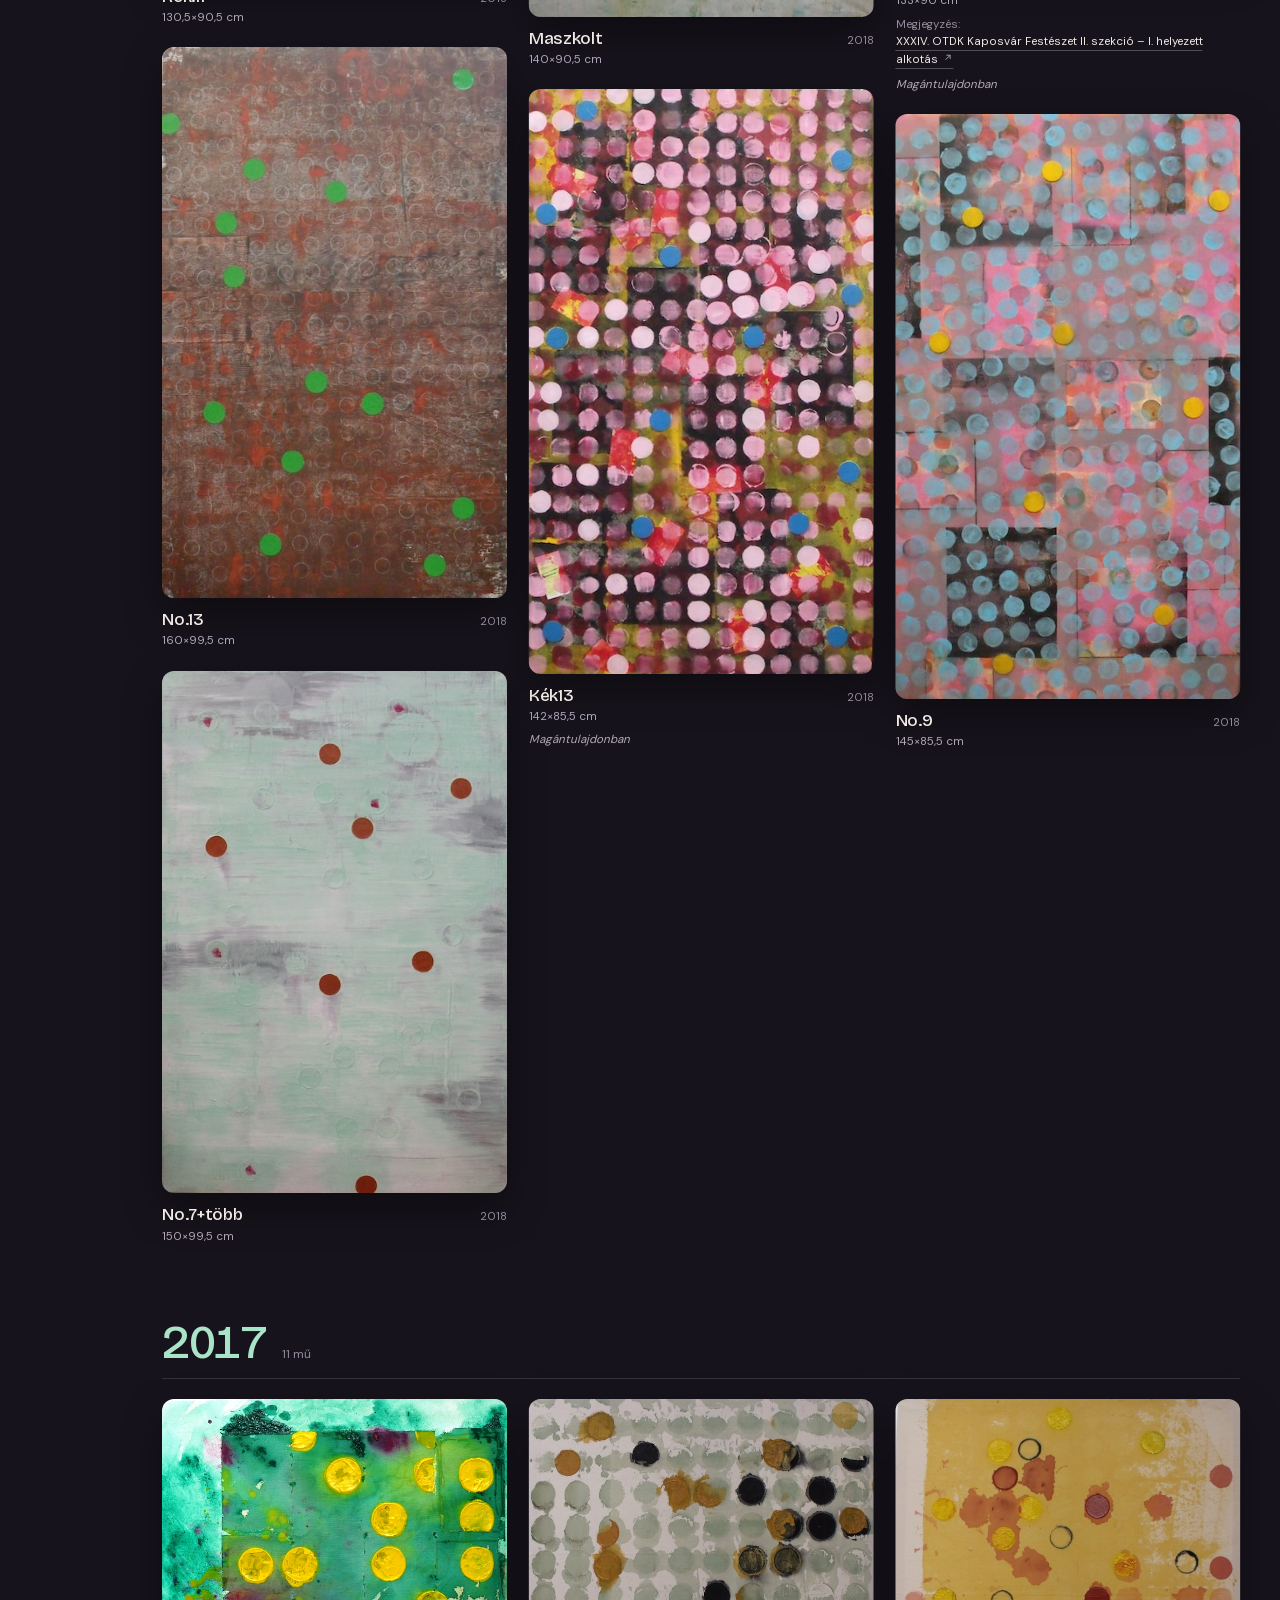
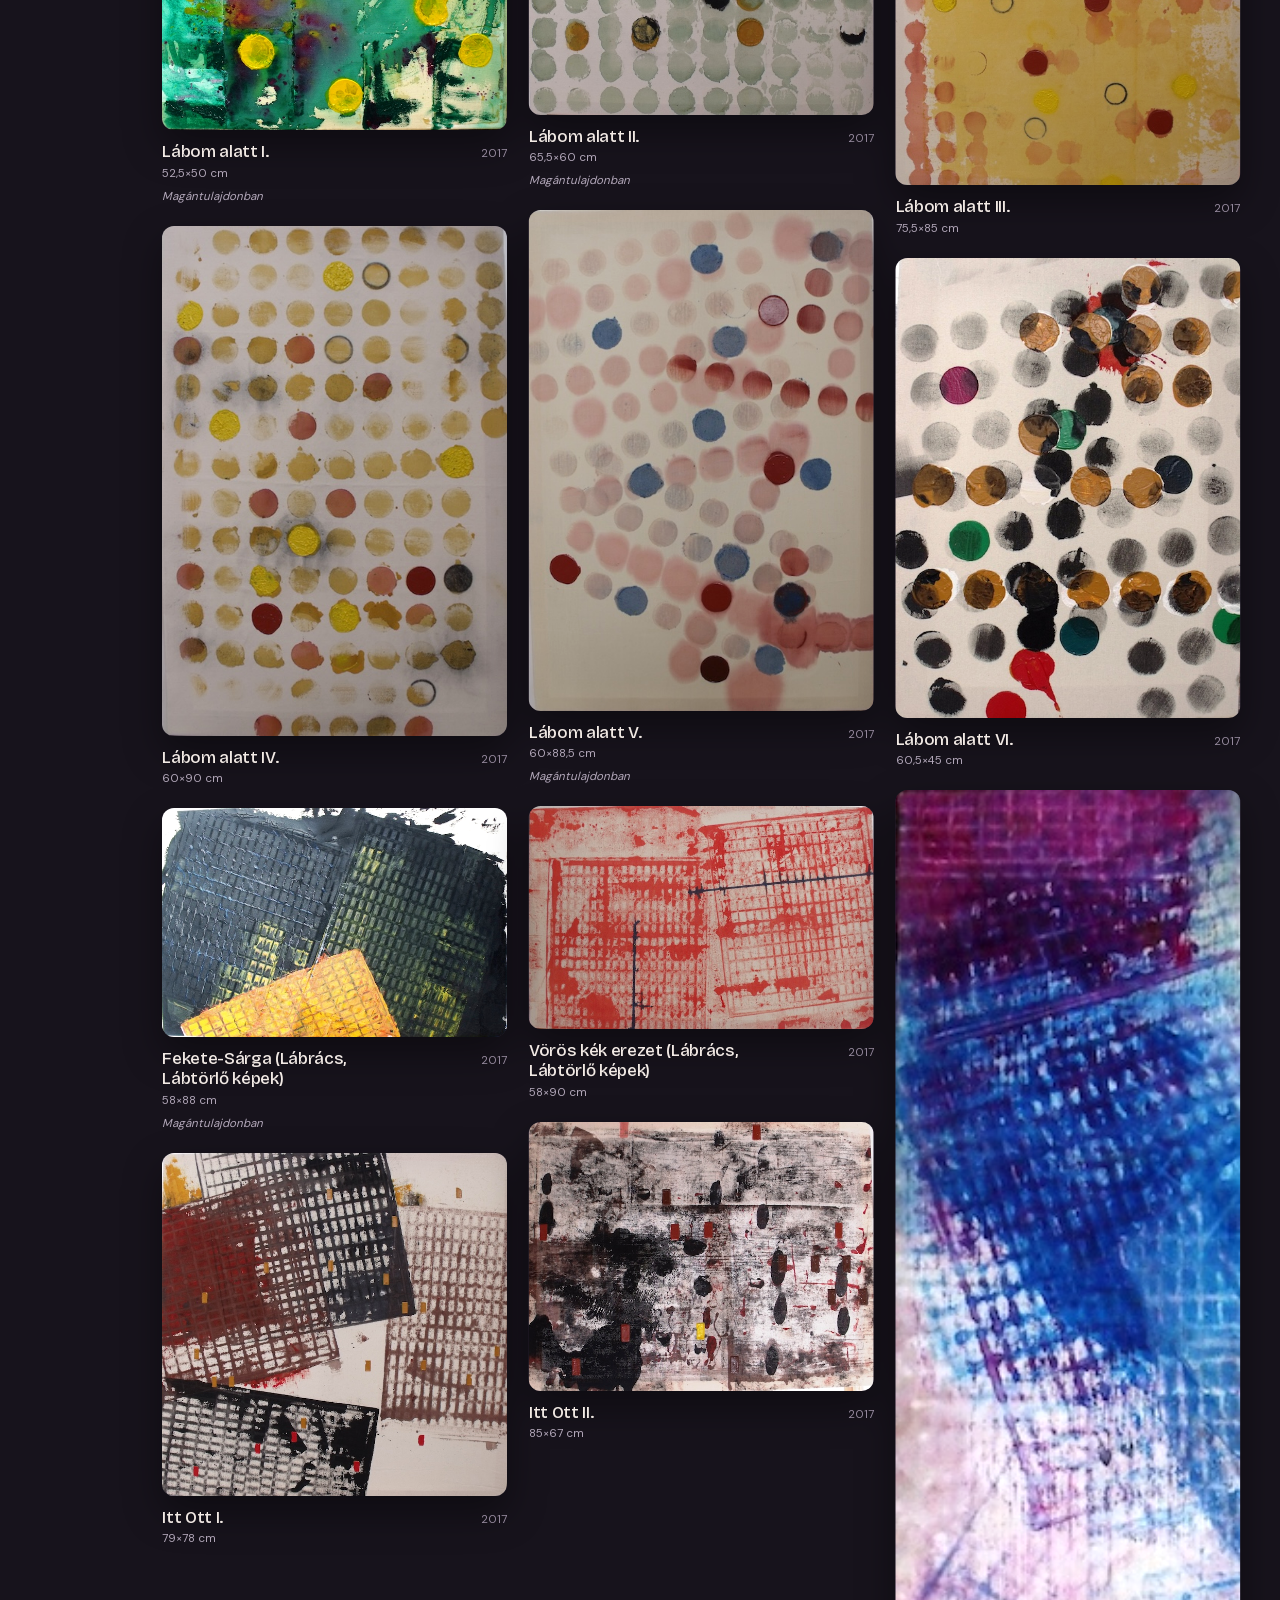
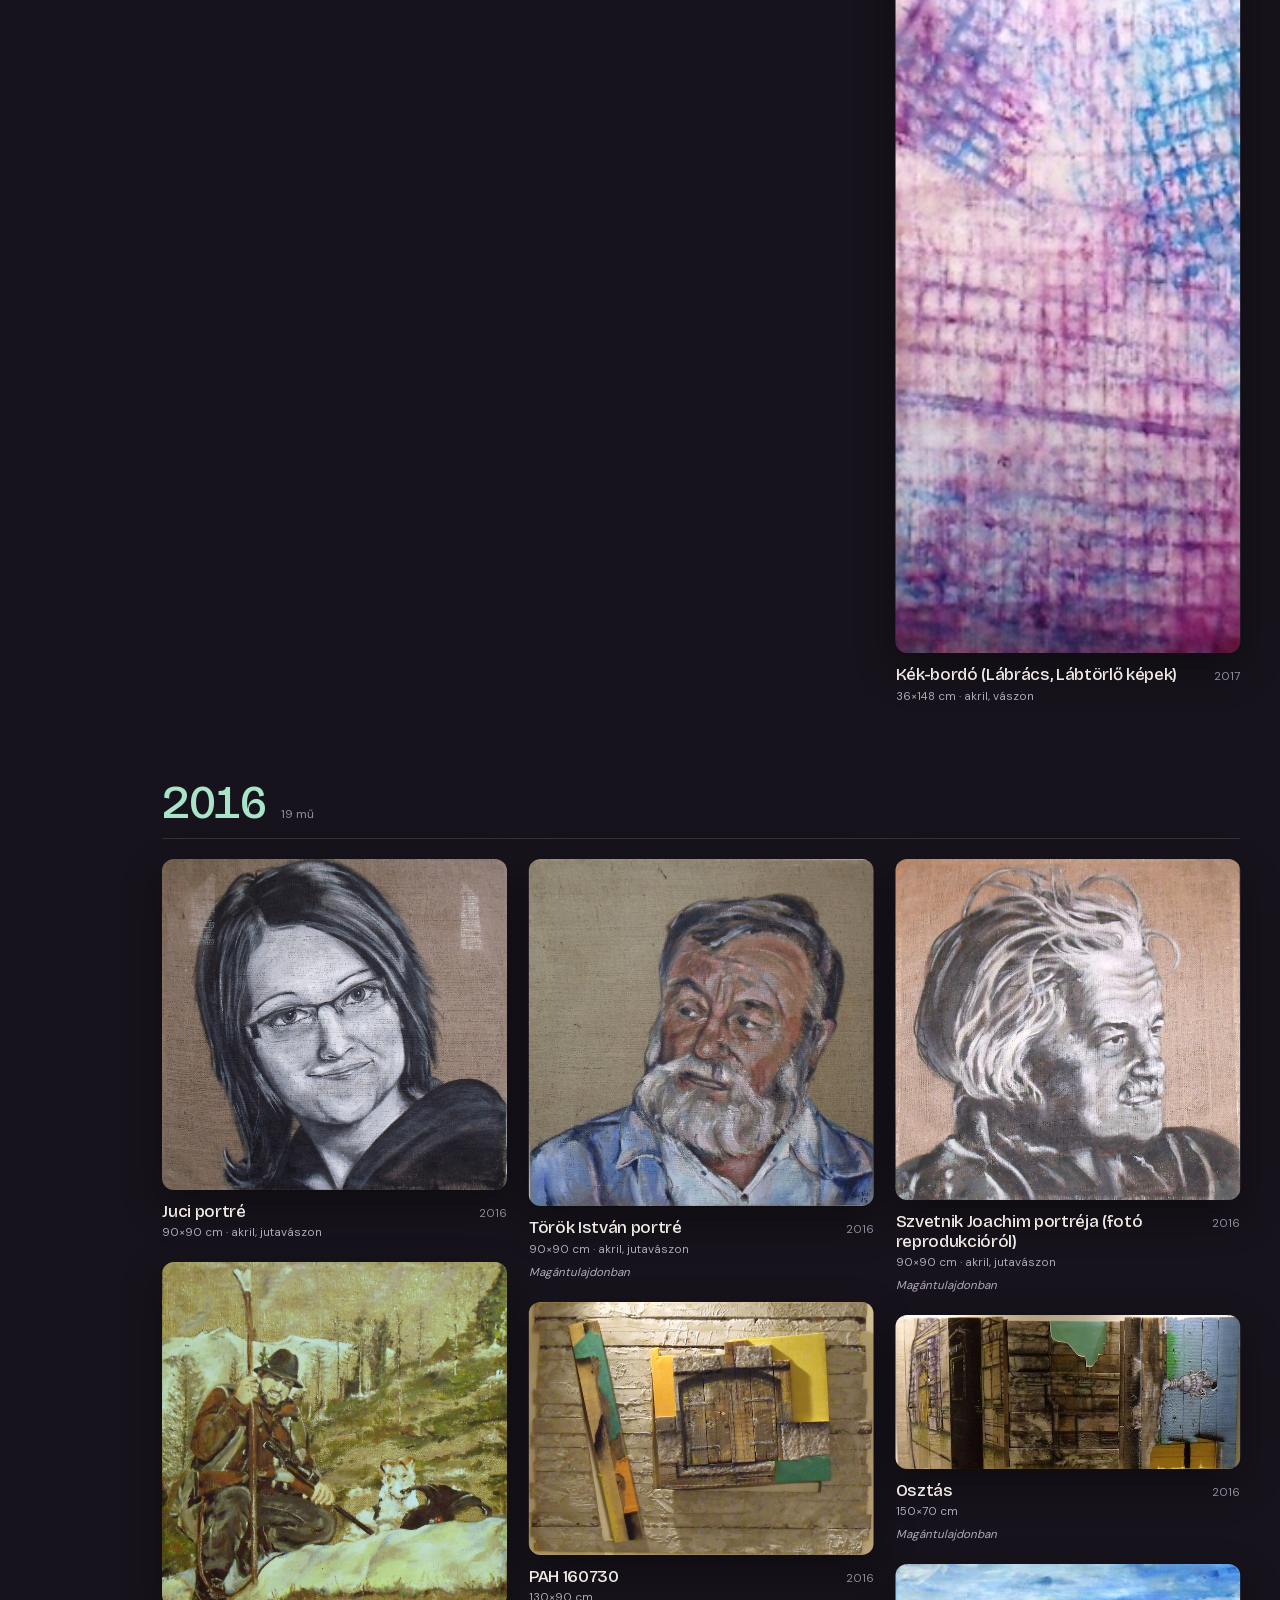
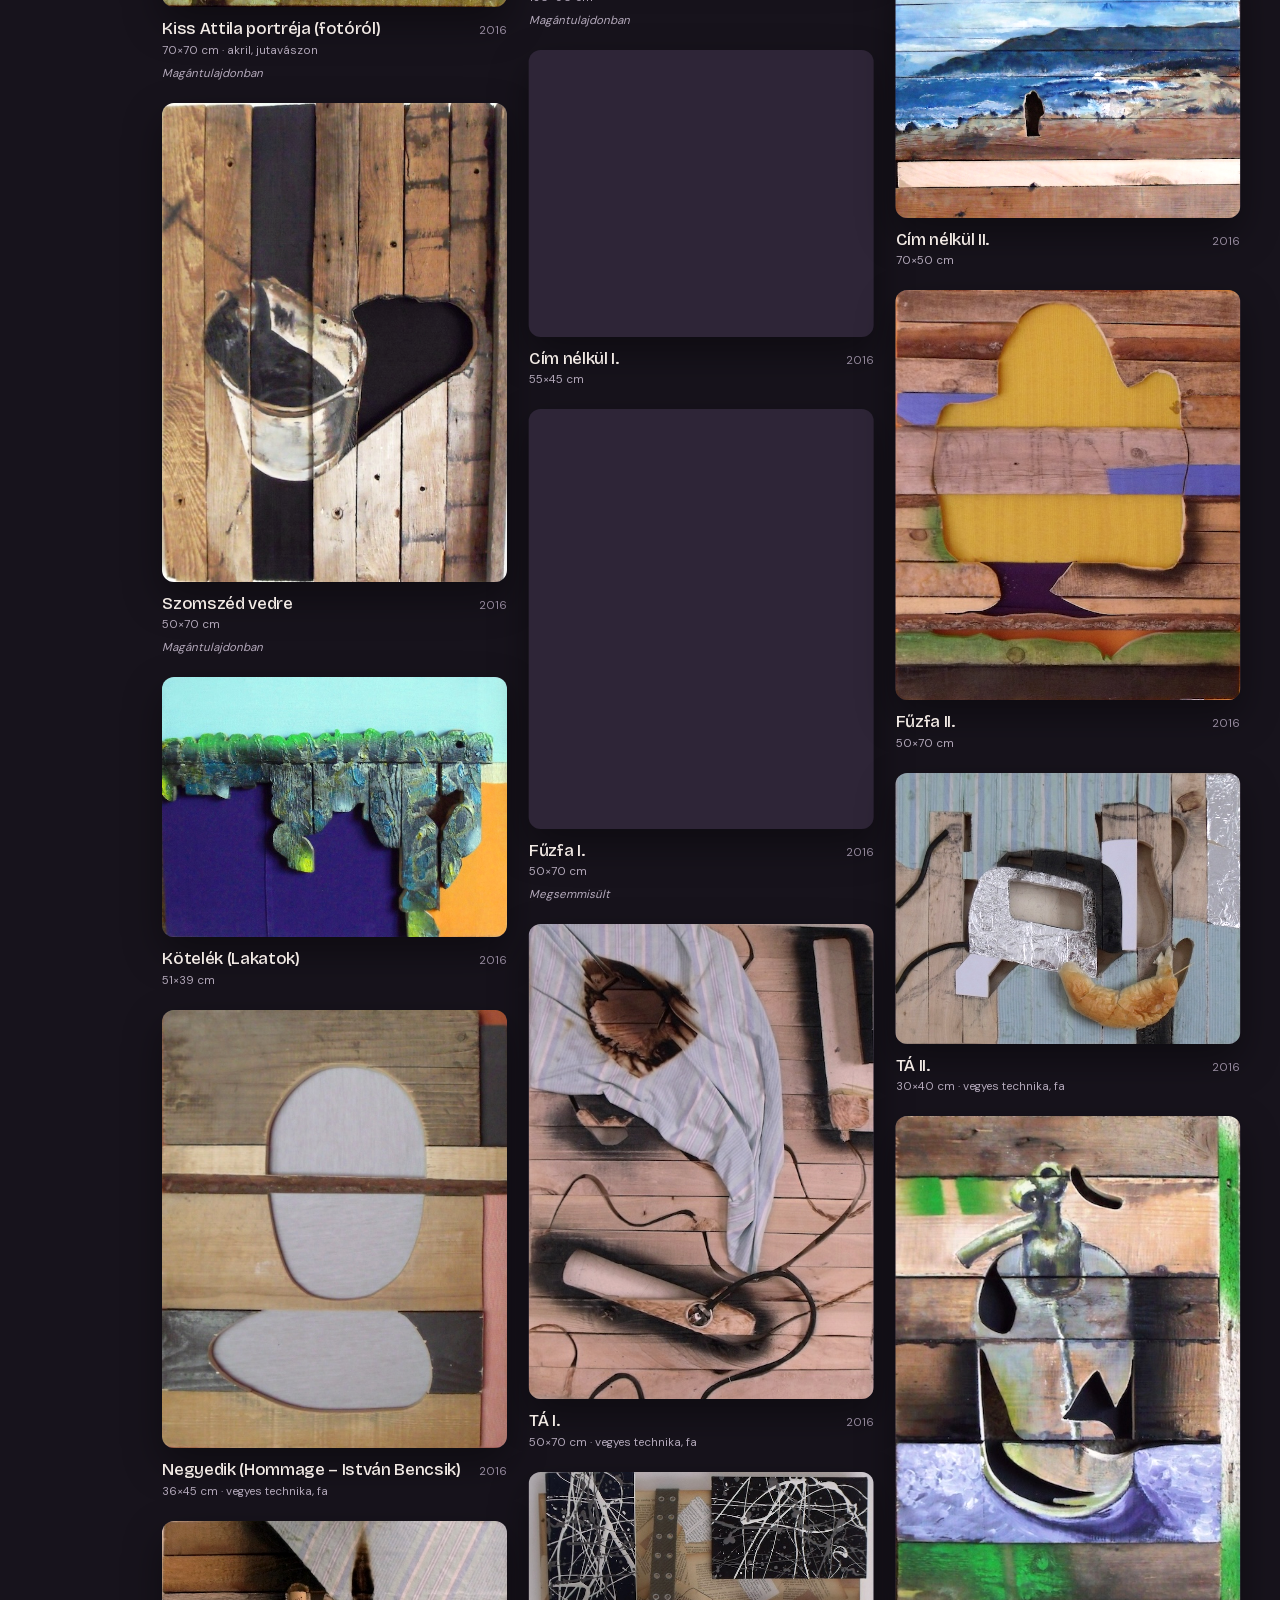
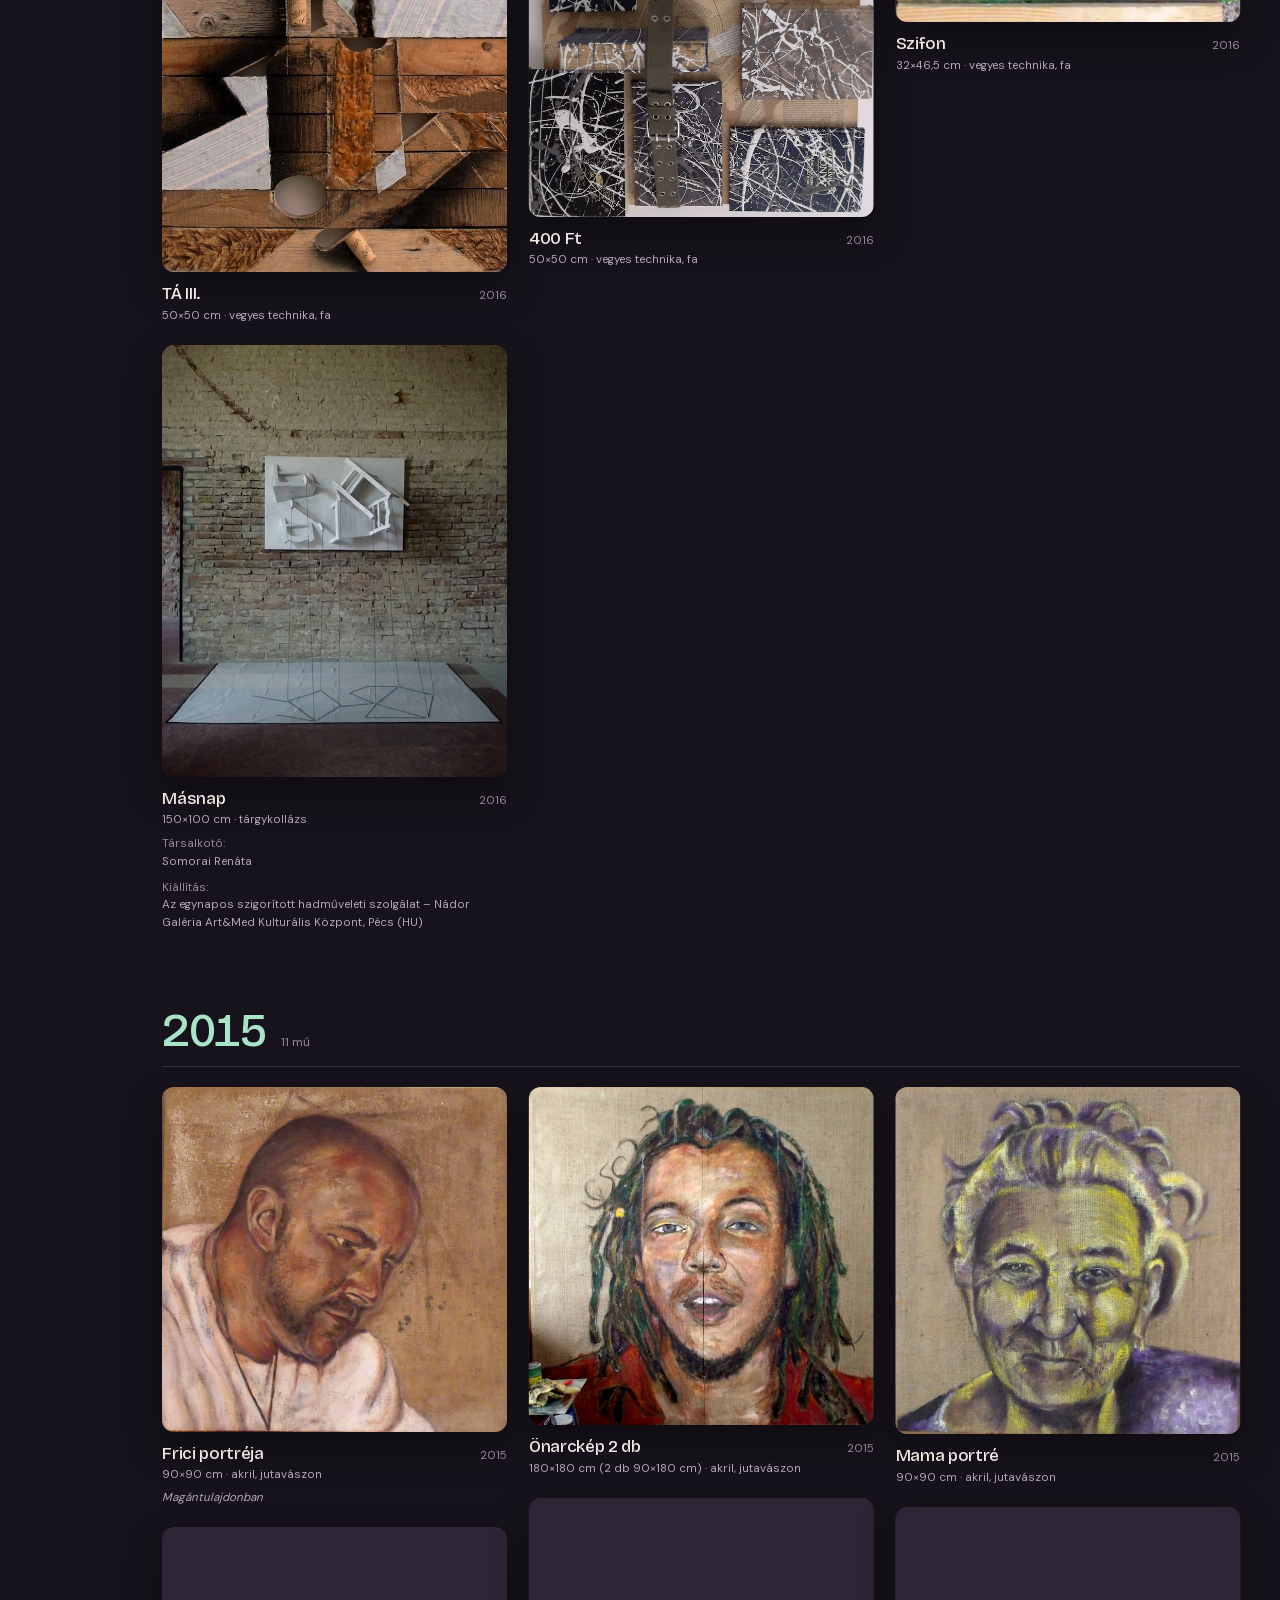
==== commit f3f36324: "Close the viewer by dragging the image down on touch screens The sheet follows the finger; past 110p" ====
--- a/index.html
+++ b/index.html
@@ -40,9 +40,9 @@
 <link rel="preload" href="assets/fonts/dm-sans-latin.woff2" as="font" type="font/woff2" crossorigin>
 <link rel="preload" href="assets/fonts/bricolage-grotesque-latin-ext.woff2" as="font" type="font/woff2" crossorigin>
 <link rel="preload" href="assets/fonts/dm-sans-latin-ext.woff2" as="font" type="font/woff2" crossorigin>
-<link rel="stylesheet" href="assets/css/style.css?v=ac391b01">
+<link rel="stylesheet" href="assets/css/style.css?v=ac81eac8">
 <script src="assets/js/app.js?v=14cda3ef" defer></script>
-<script src="assets/js/viewer.js?v=333d8117" defer></script>
+<script src="assets/js/viewer.js?v=985f37f5" defer></script>
 <script src="assets/js/inquiry.js?v=53126cce" defer></script>
 </head>
 <body>
--- a/assets/css/style.css
+++ b/assets/css/style.css
@@ -802,7 +802,7 @@
   inset: 72px 96px 200px;
   overflow: hidden;
   cursor: zoom-in;
-  touch-action: pan-y;
+  touch-action: none; /* all touch gestures are ours: swipe to page, drag down to close */
   outline: none;
 }
 @media (max-width: 779.98px) { .viewer__stage { inset: 0; } }
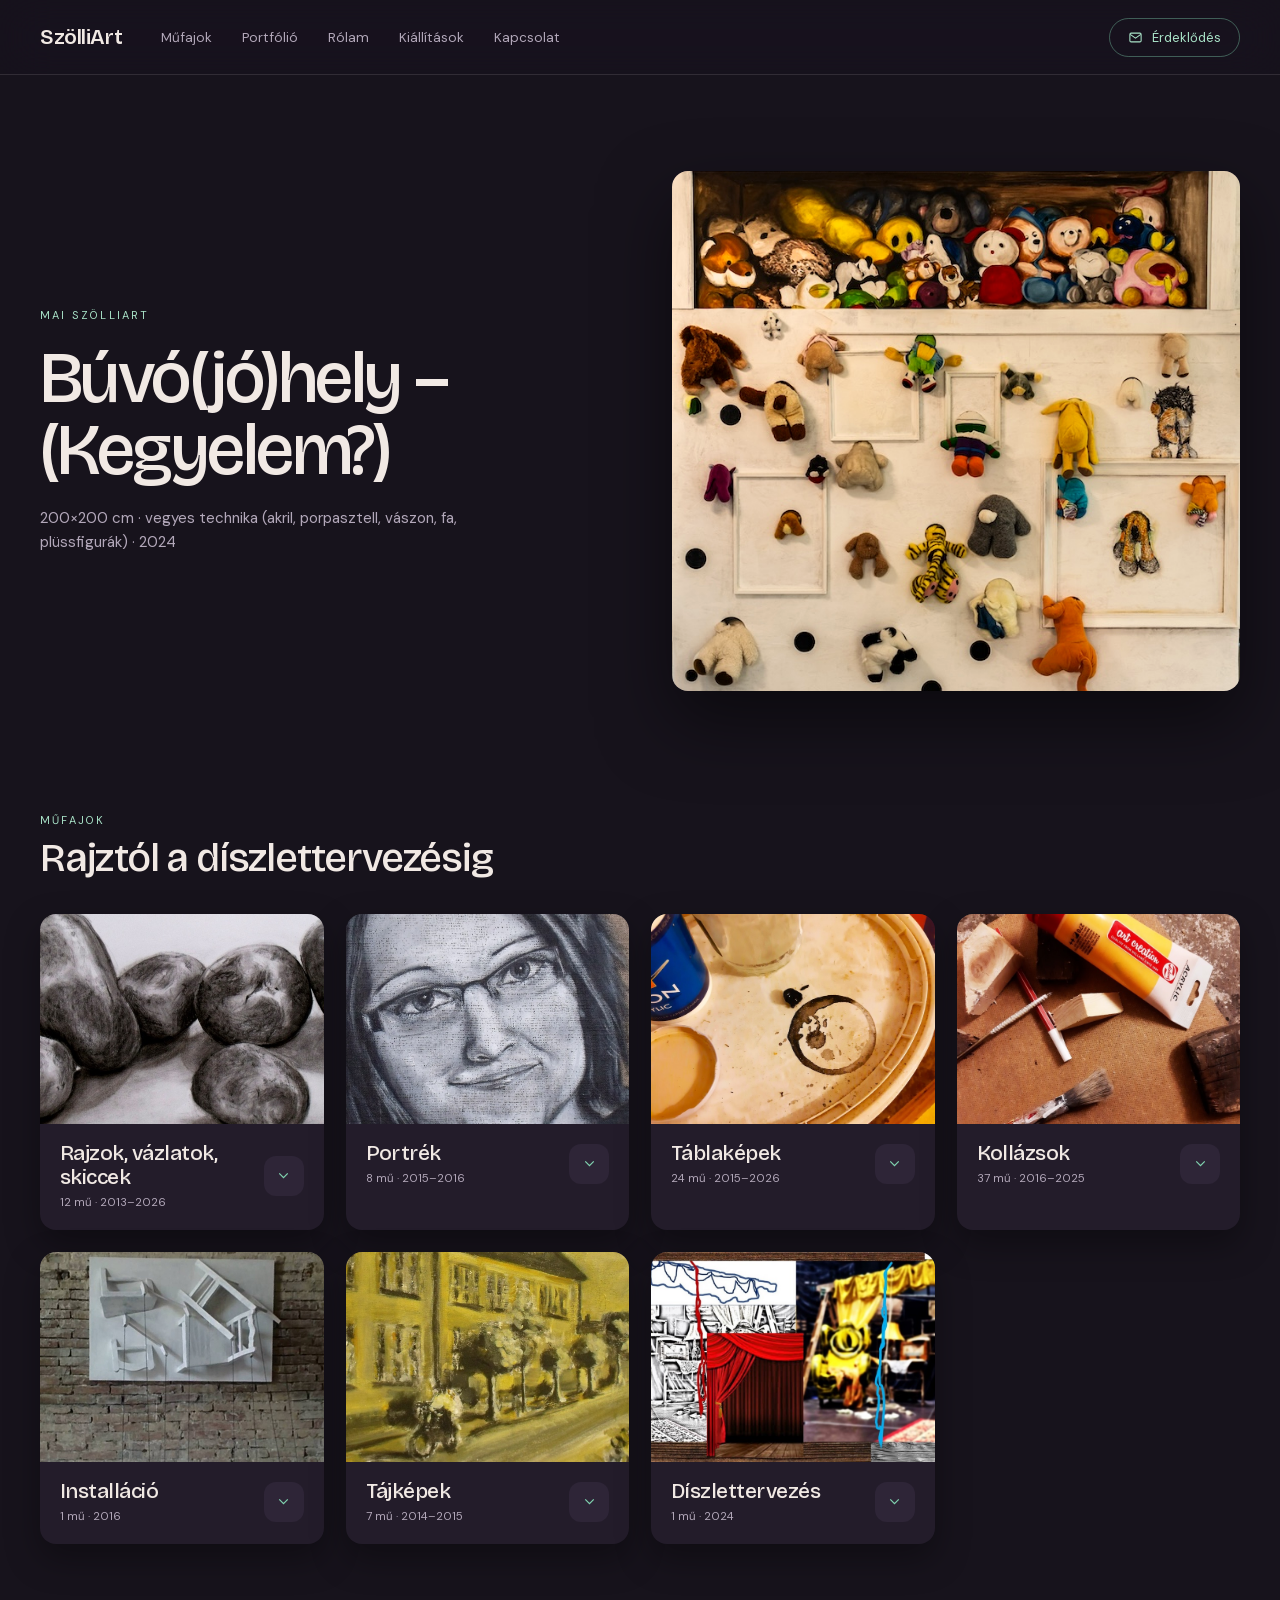
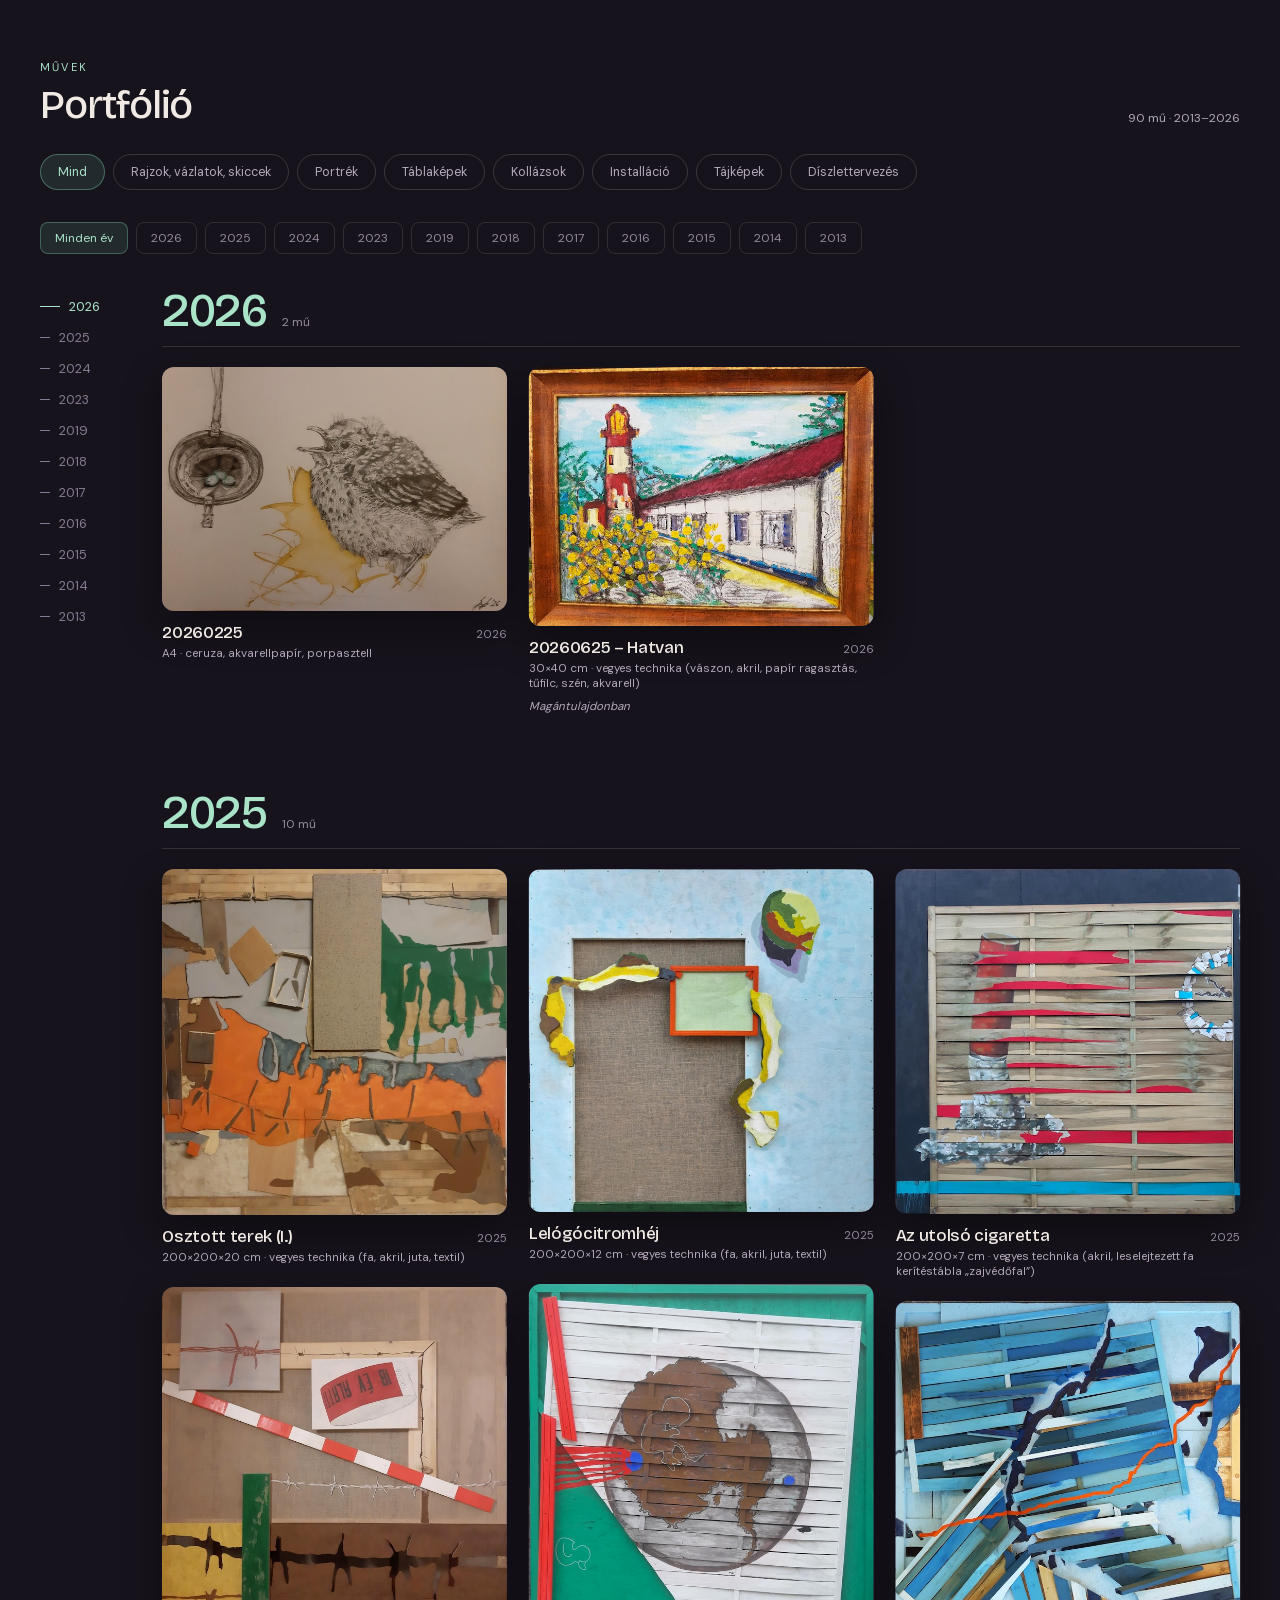
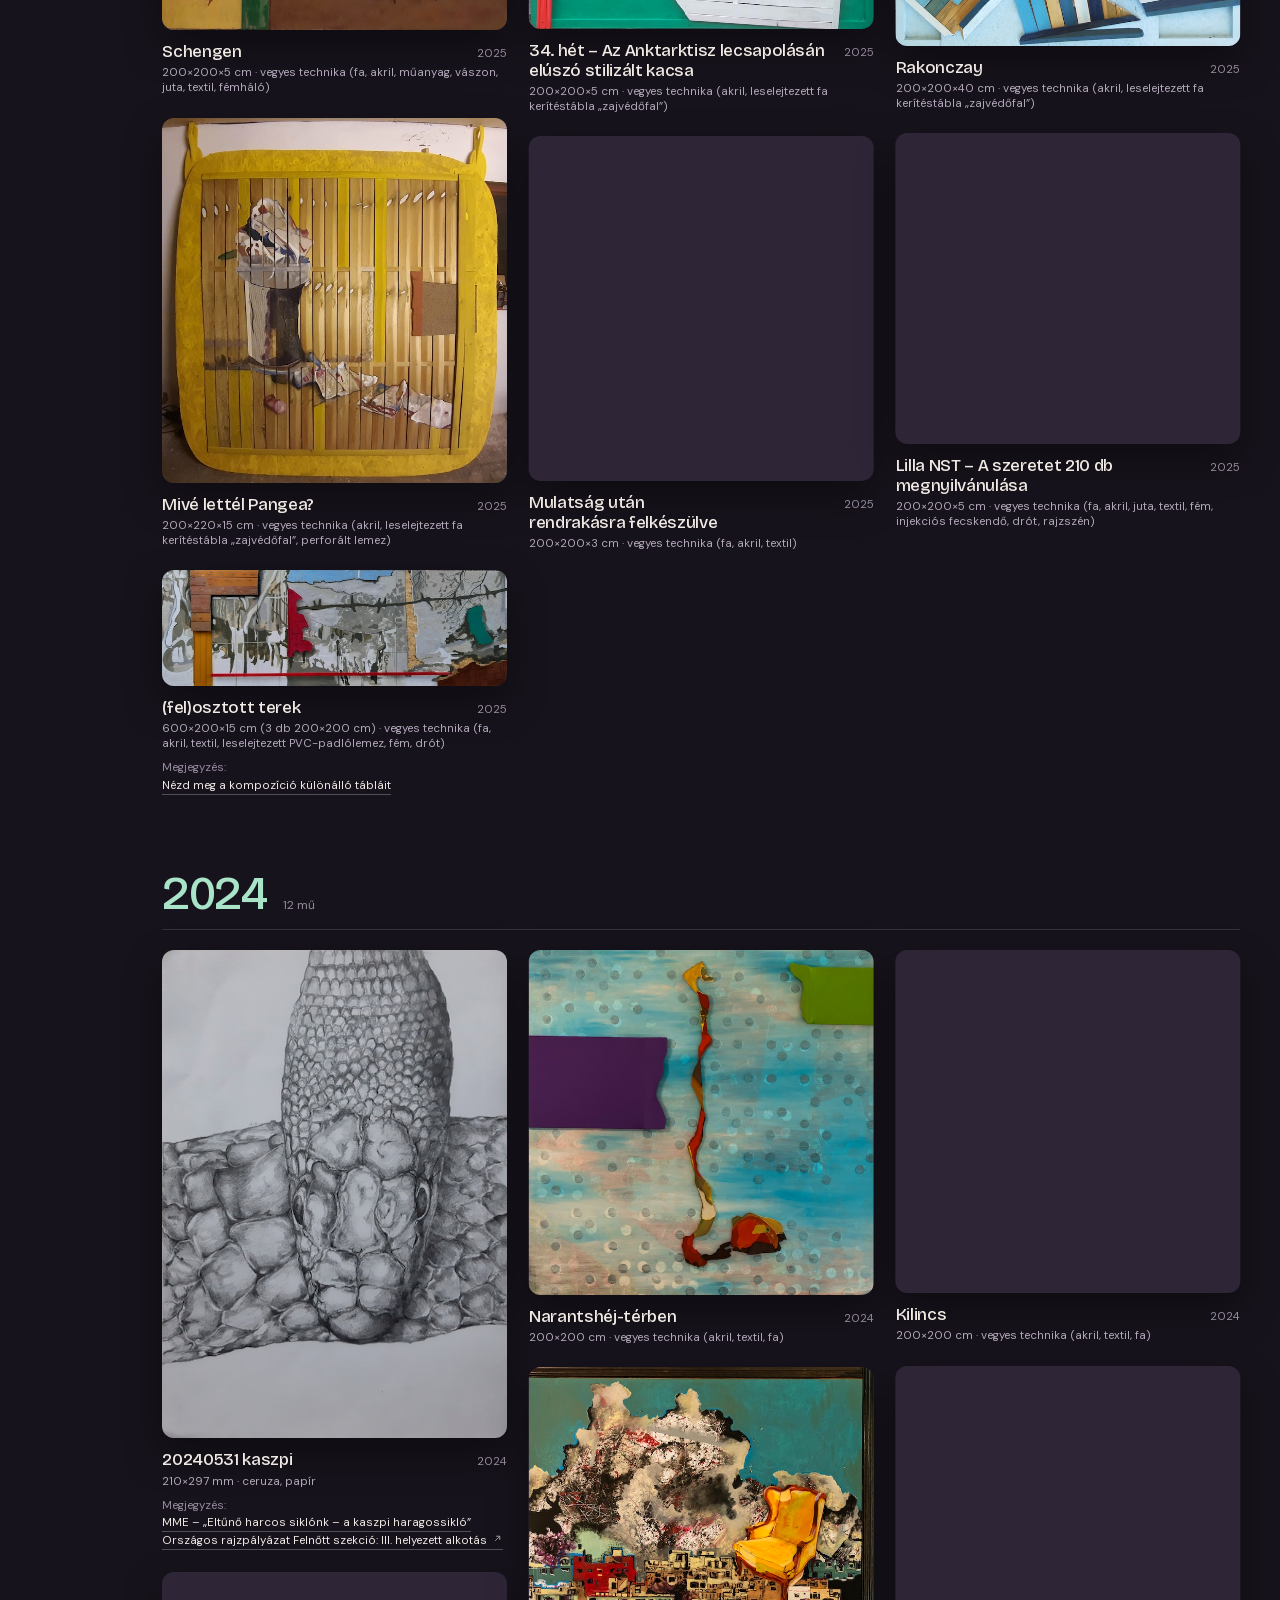
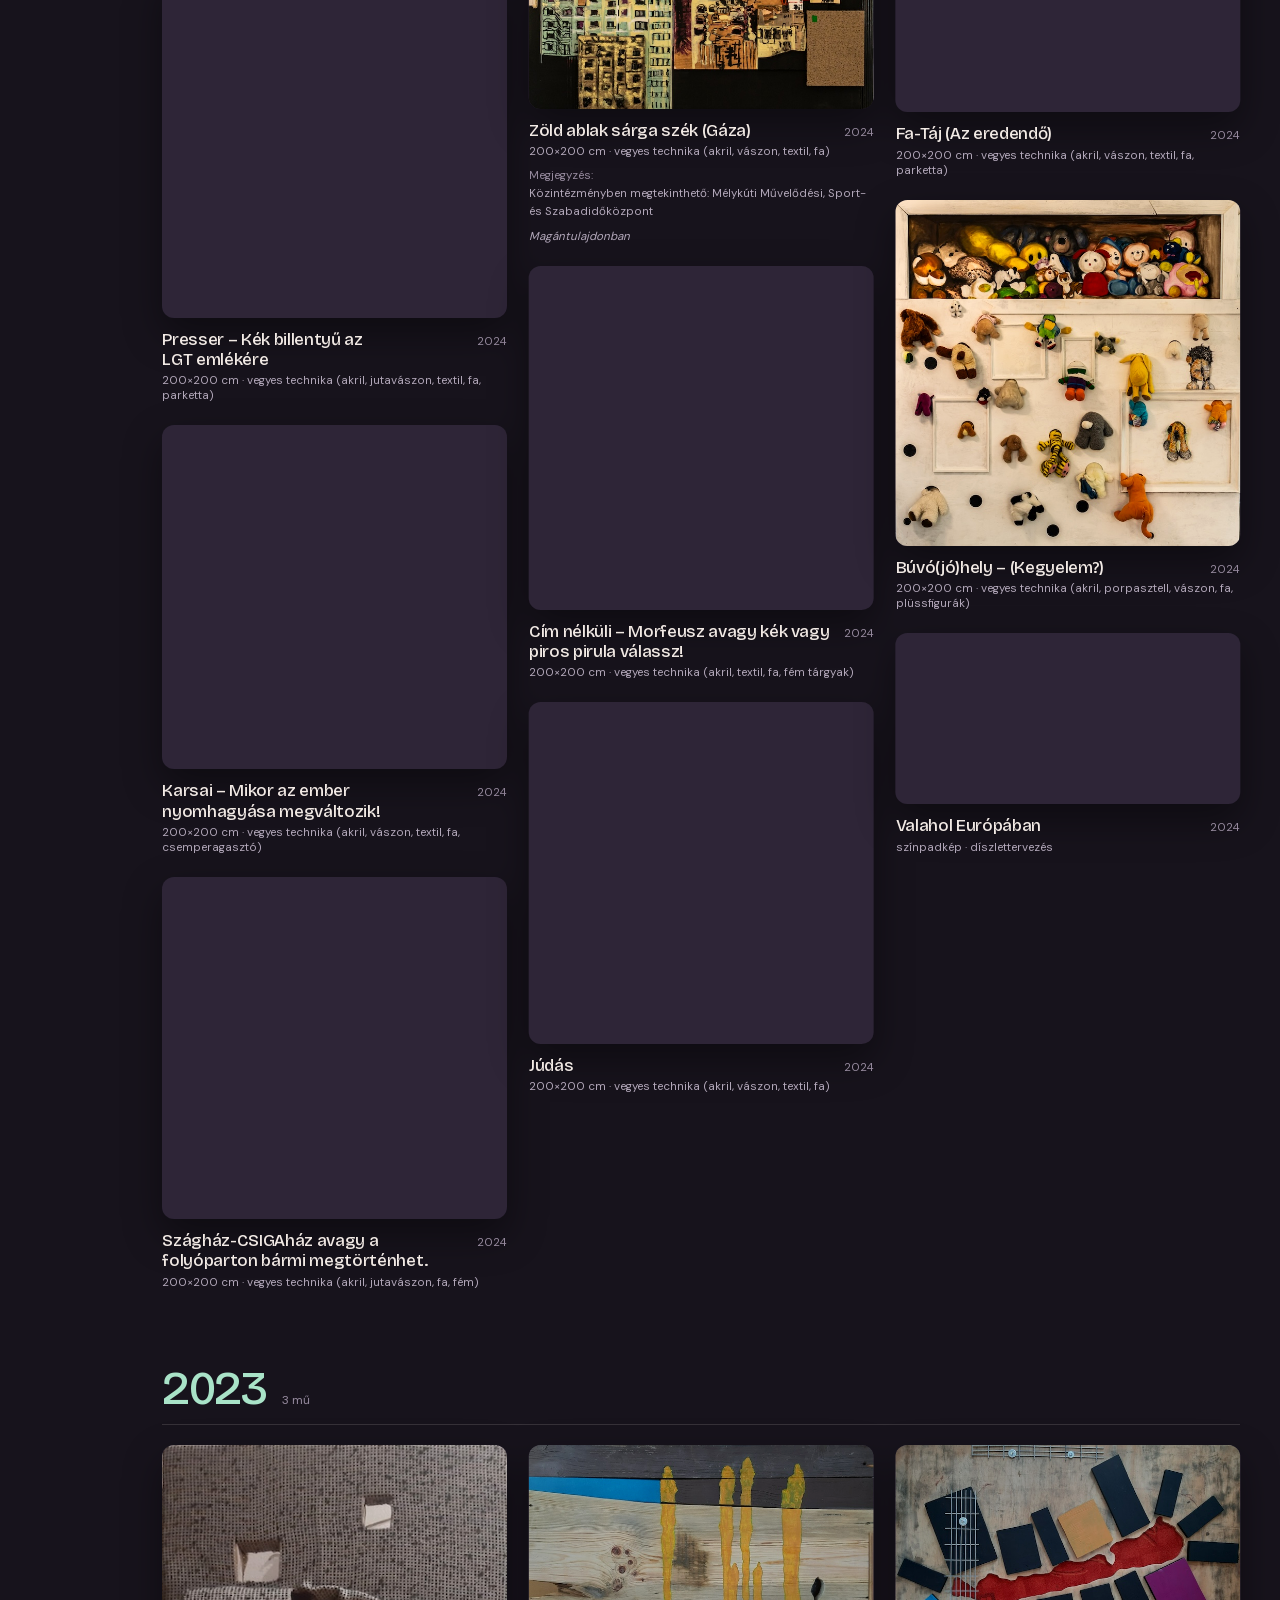
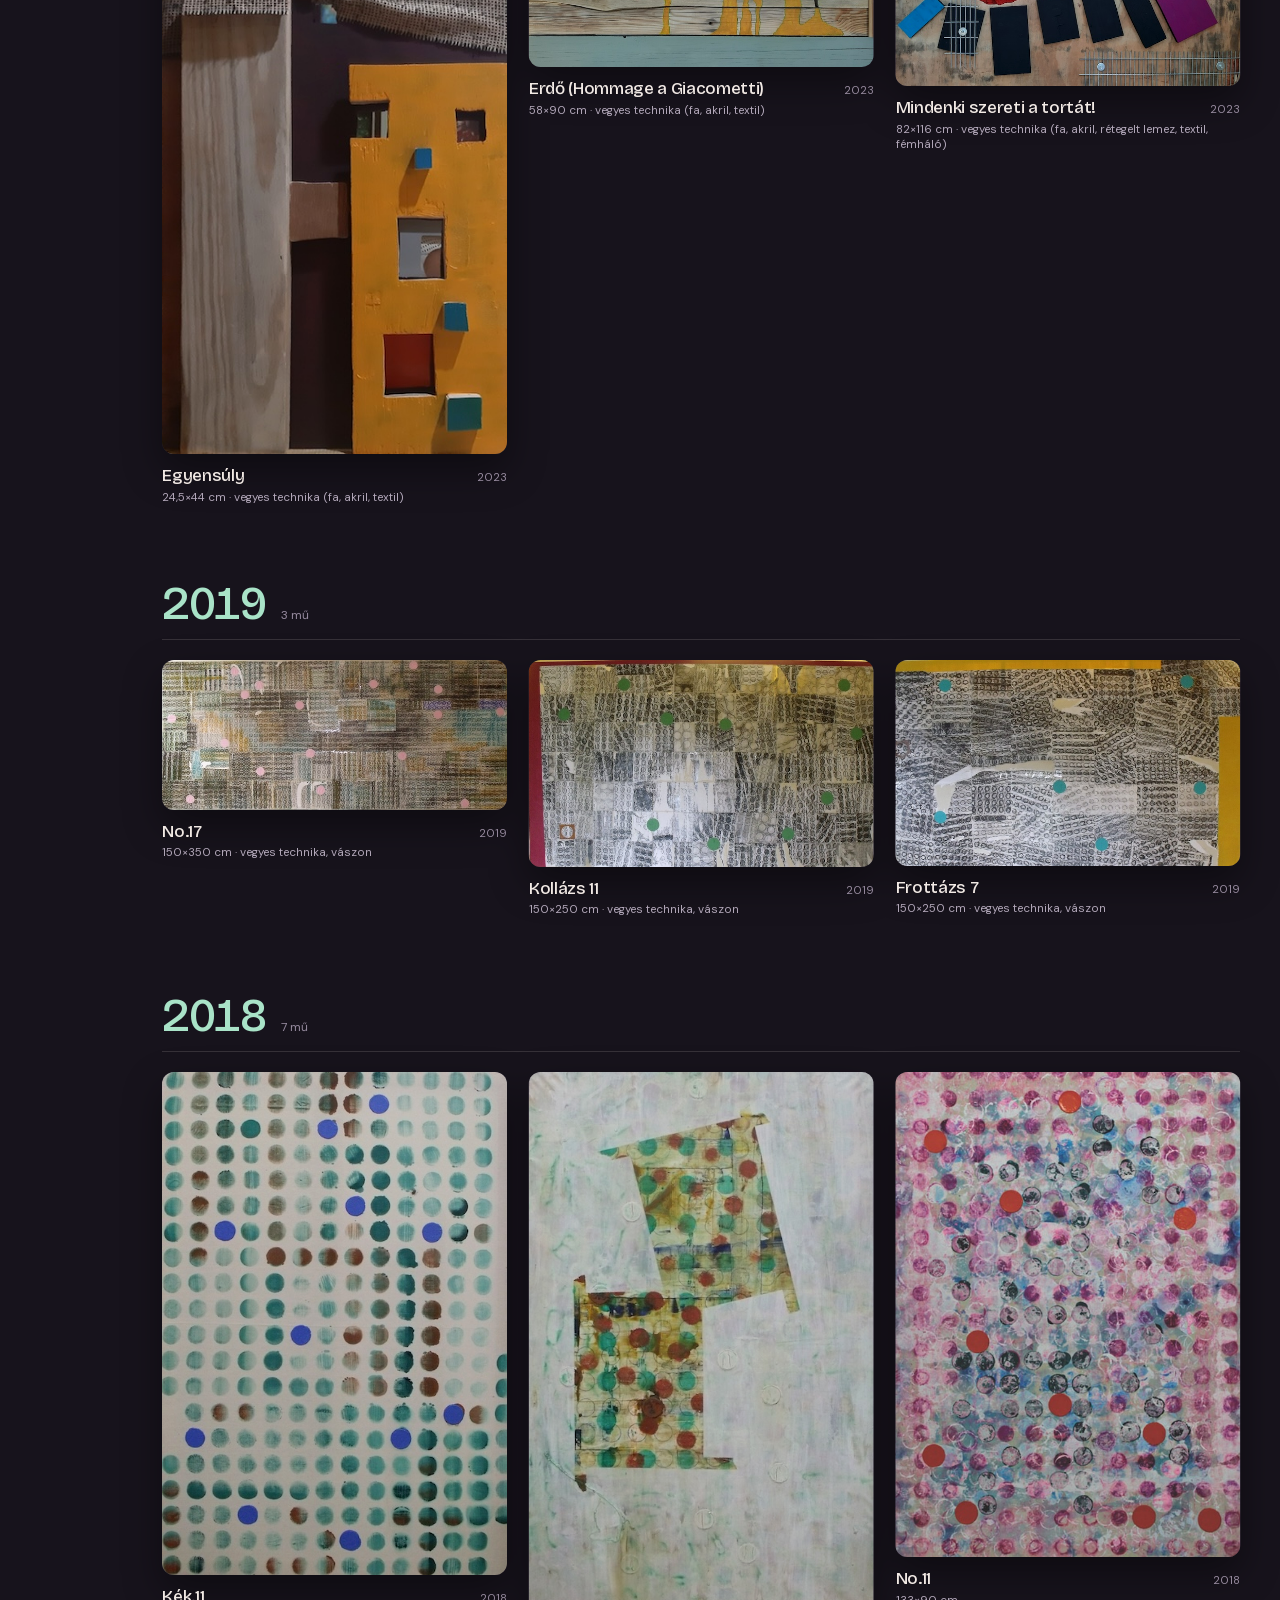
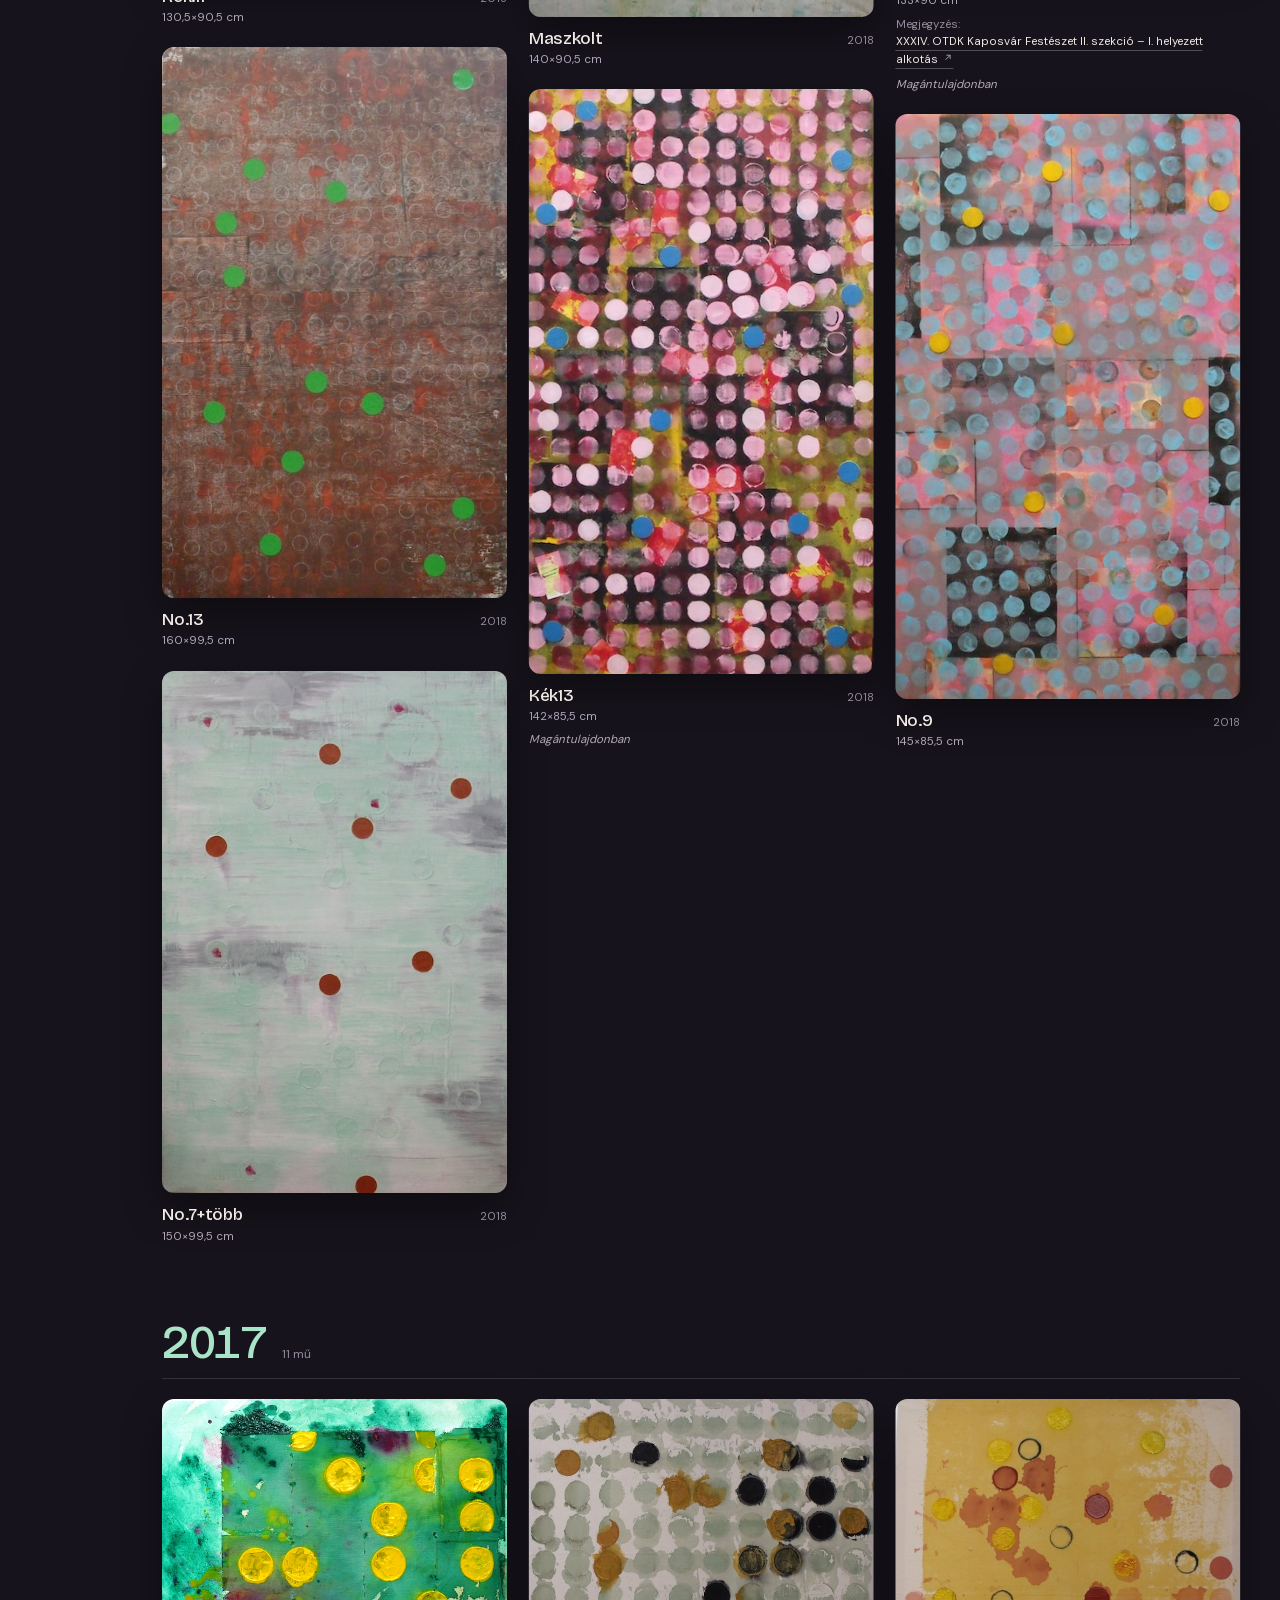
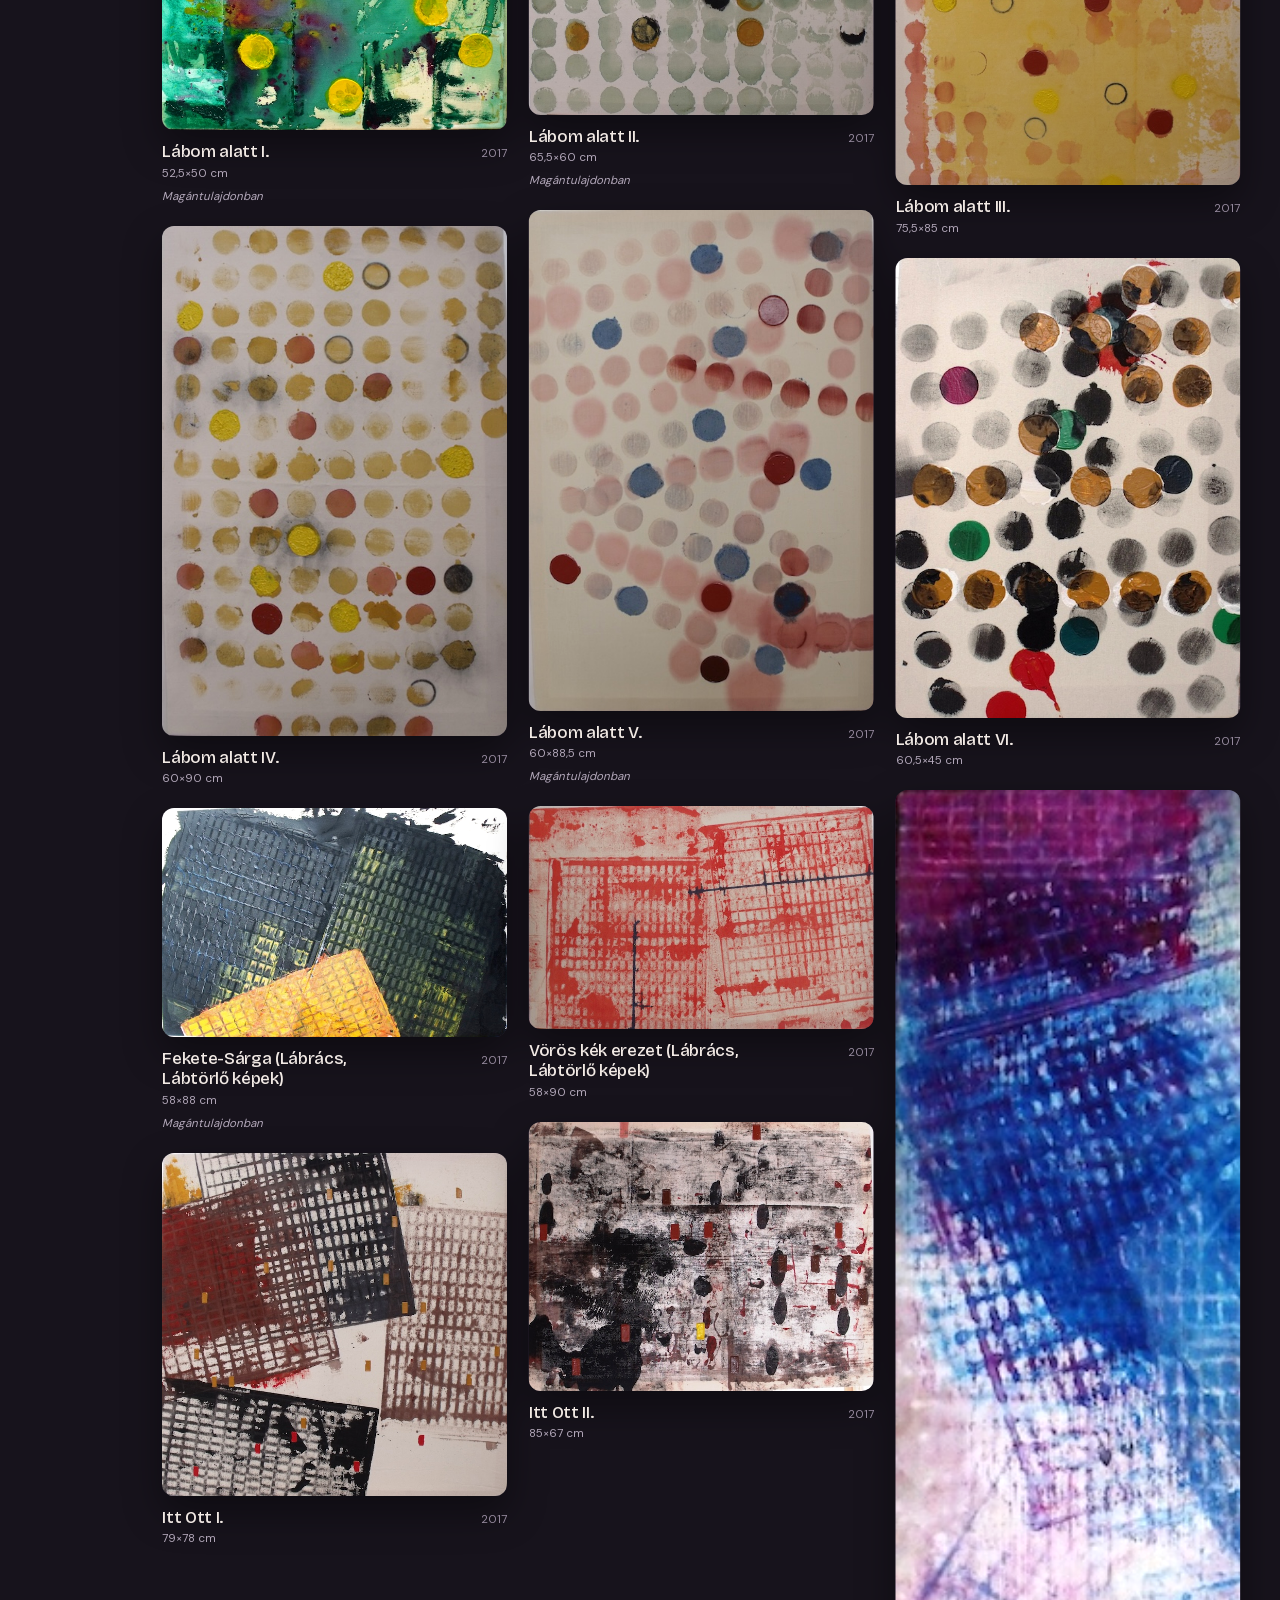
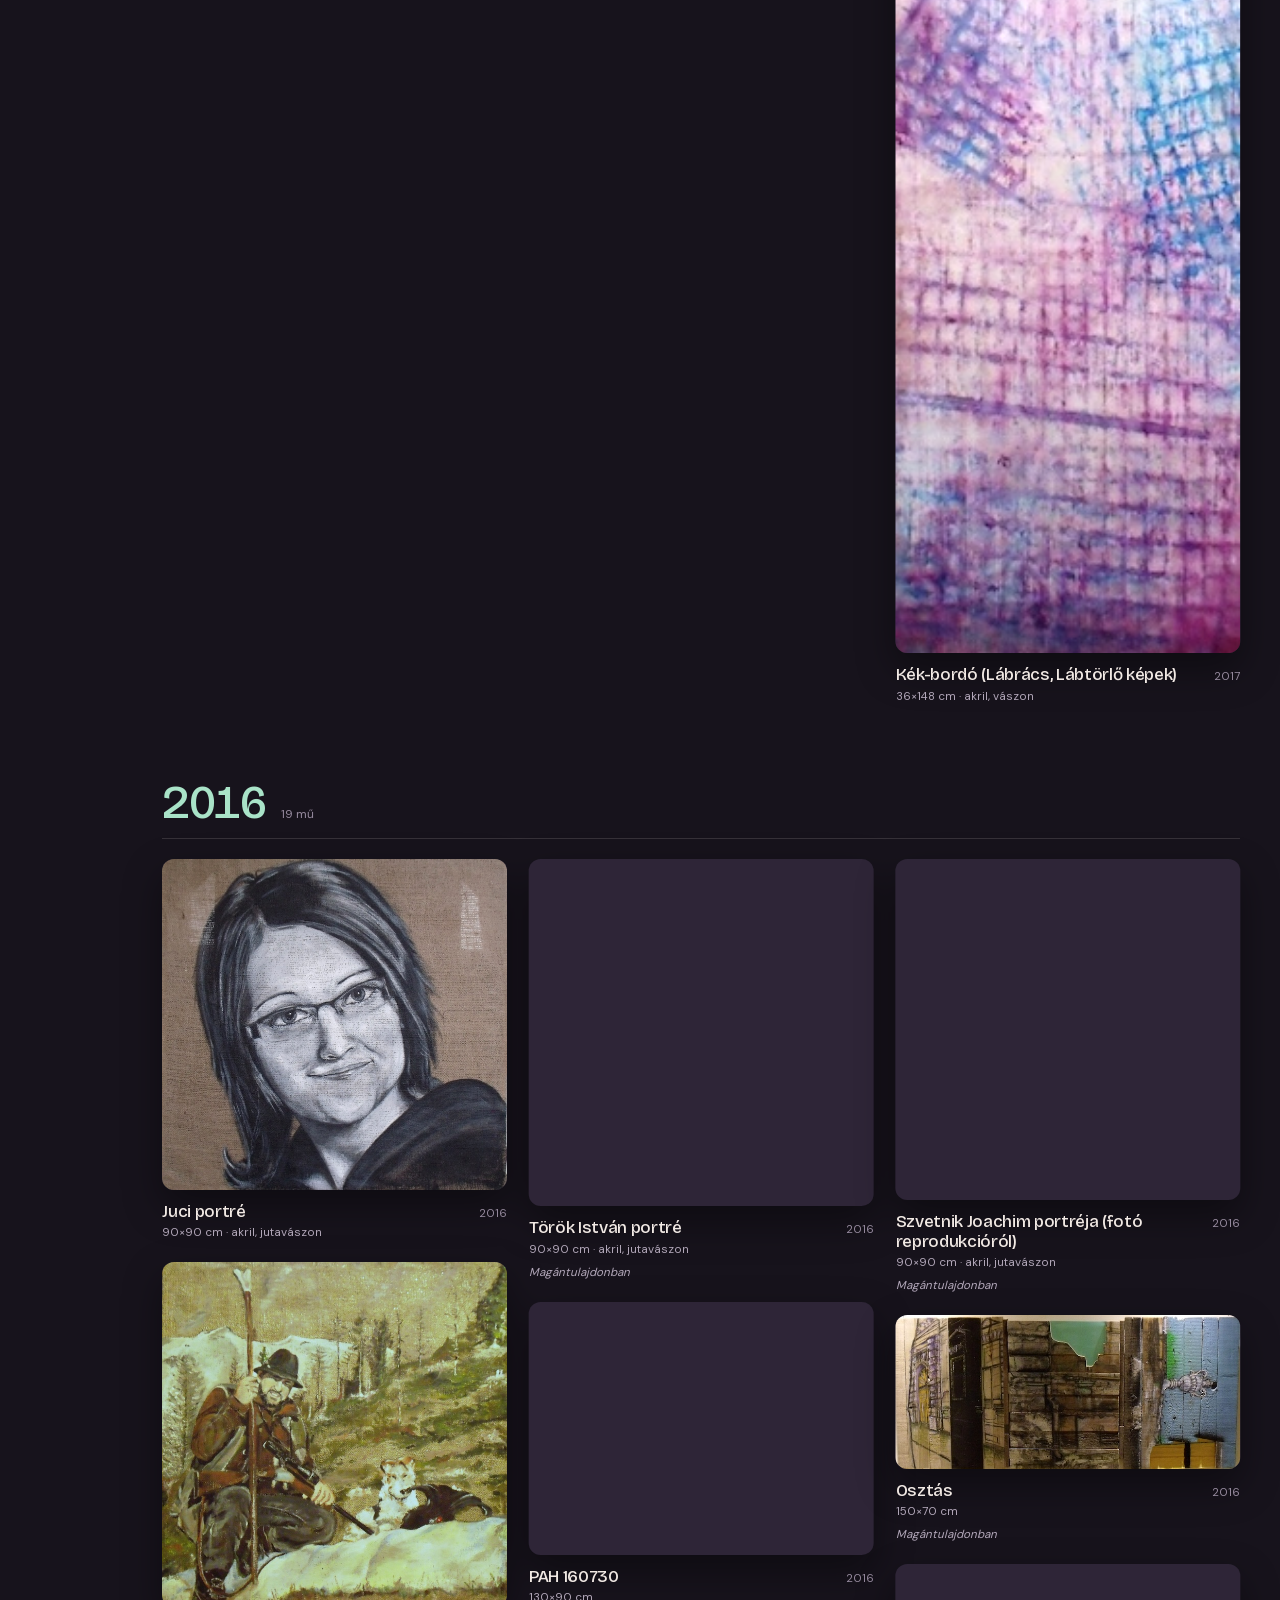
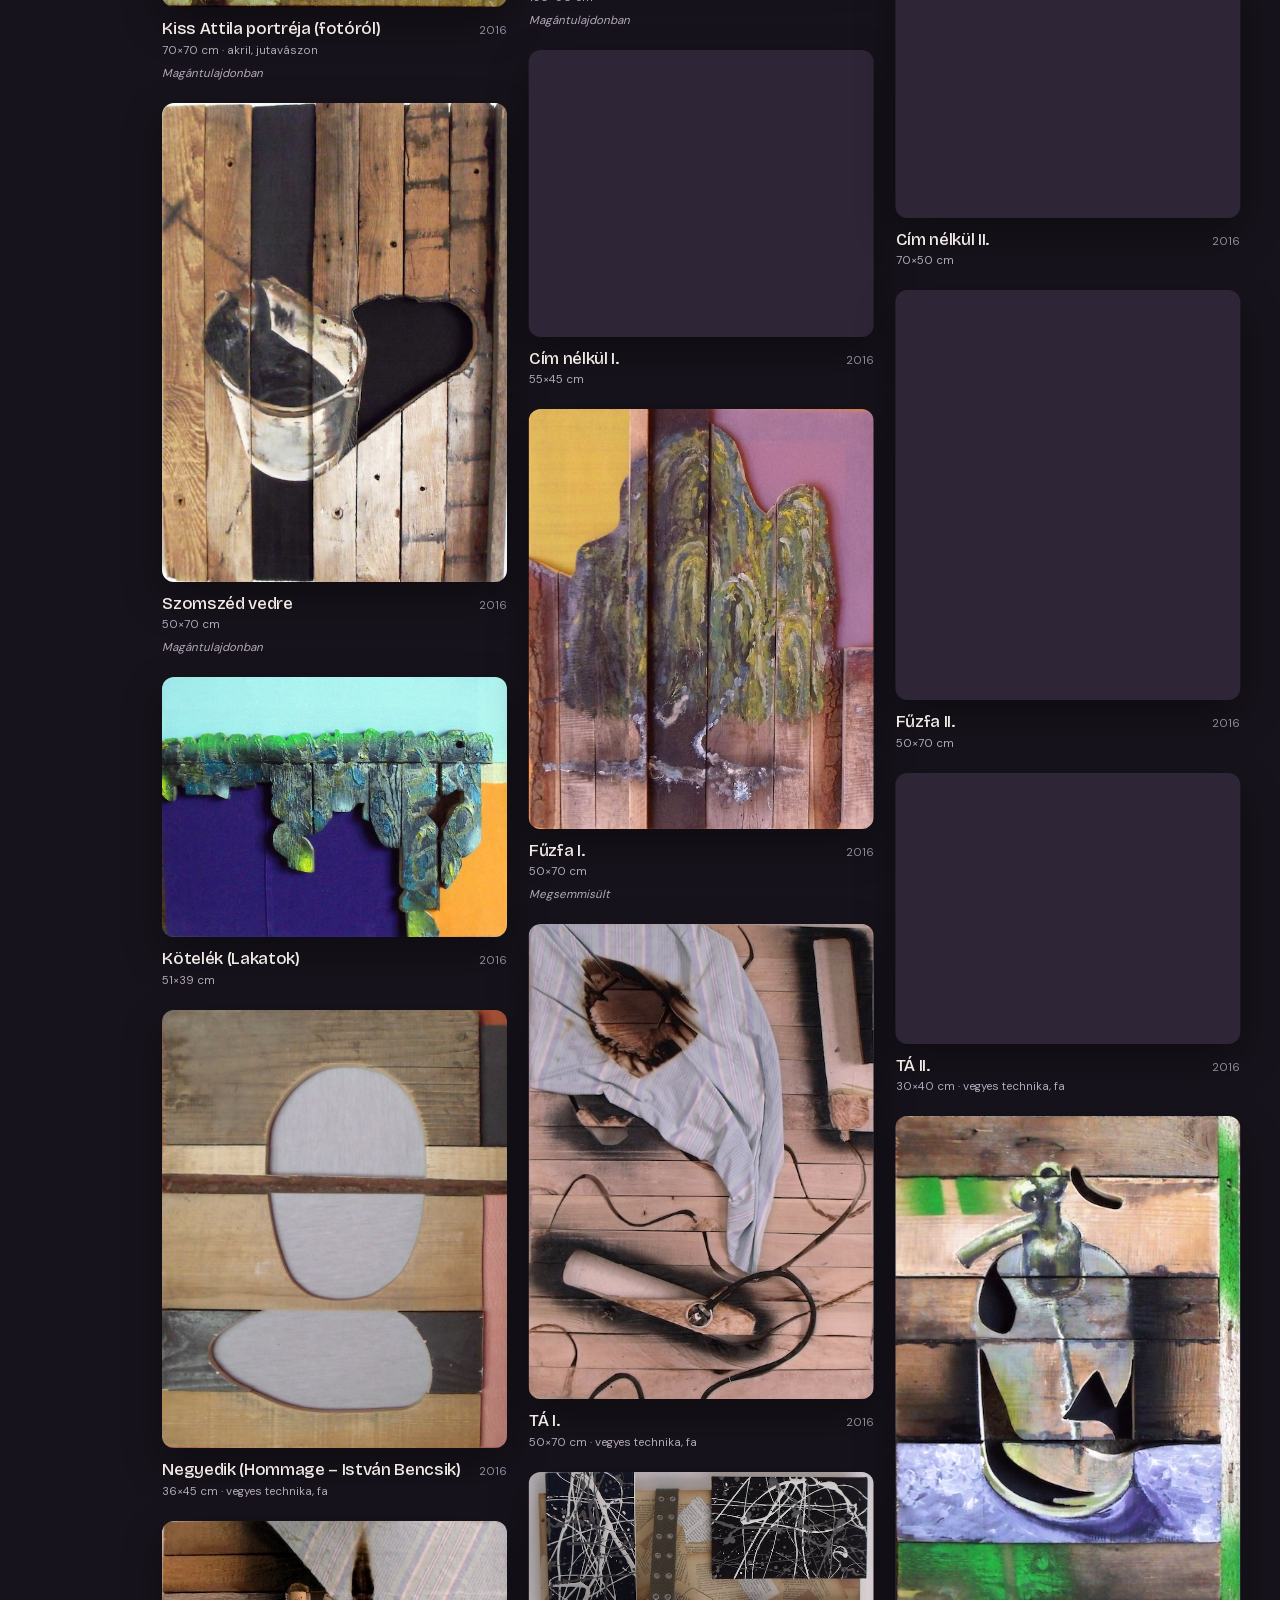
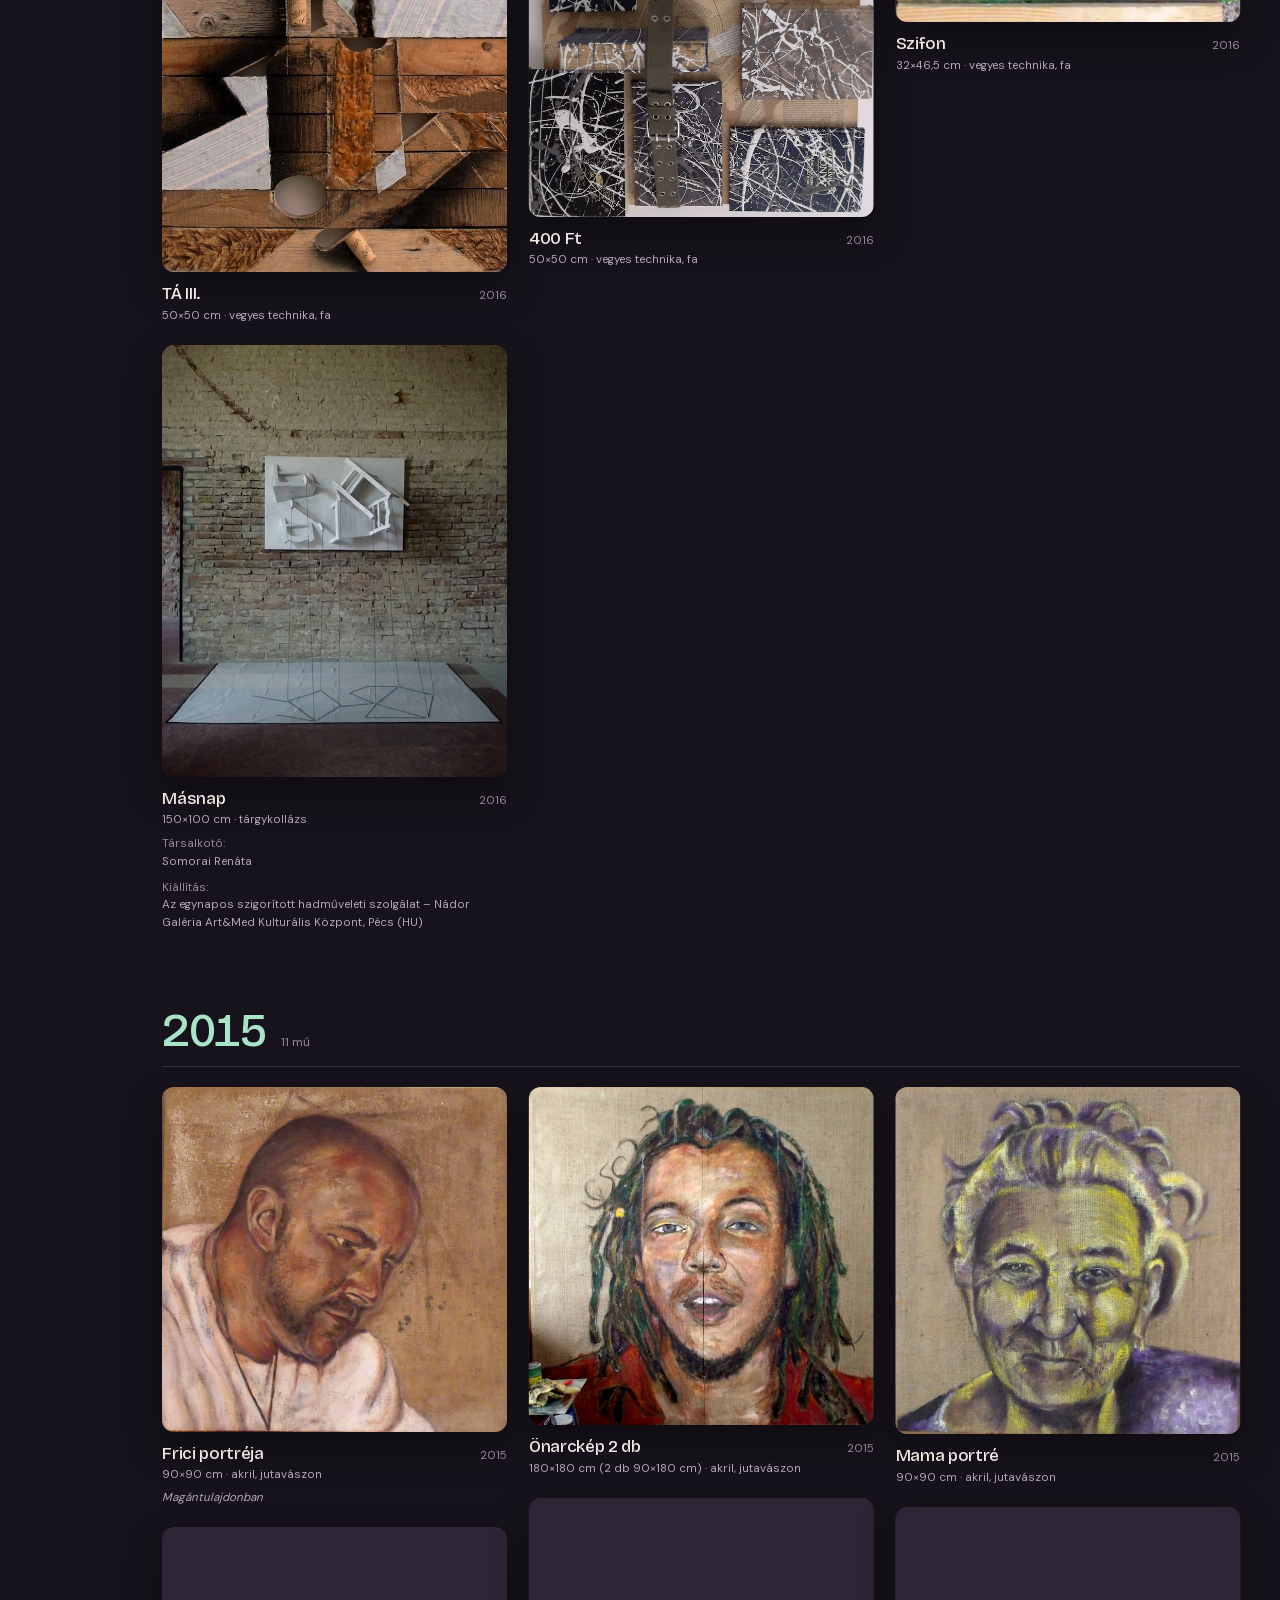
==== commit 99390c83: "Animate entering and leaving the viewer's full-screen mode The controls fade and drift off their edg" ====
--- a/index.html
+++ b/index.html
@@ -40,9 +40,9 @@
 <link rel="preload" href="assets/fonts/dm-sans-latin.woff2" as="font" type="font/woff2" crossorigin>
 <link rel="preload" href="assets/fonts/bricolage-grotesque-latin-ext.woff2" as="font" type="font/woff2" crossorigin>
 <link rel="preload" href="assets/fonts/dm-sans-latin-ext.woff2" as="font" type="font/woff2" crossorigin>
-<link rel="stylesheet" href="assets/css/style.css?v=ac81eac8">
+<link rel="stylesheet" href="assets/css/style.css?v=4ae50c91">
 <script src="assets/js/app.js?v=14cda3ef" defer></script>
-<script src="assets/js/viewer.js?v=985f37f5" defer></script>
+<script src="assets/js/viewer.js?v=9ac17e78" defer></script>
 <script src="assets/js/inquiry.js?v=53126cce" defer></script>
 </head>
 <body>
--- a/assets/css/style.css
+++ b/assets/css/style.css
@@ -819,10 +819,20 @@
 .viewer__zoom.is-panning { transition: none; }
 .viewer__img { width: 100%; height: 100%; object-fit: contain; }
 
-/* Zoom mode hides all chrome. */
+/* Zoom mode hides all chrome: it fades and drifts off its edge, then turns hidden so it cannot be focused. */
+.viewer__top, .viewer__rail, .viewer__bottom {
+  transition: opacity .2s ease, transform .24s cubic-bezier(.2, .7, .3, 1), visibility 0s linear 0s;
+}
 .viewer.is-zoom .viewer__top,
 .viewer.is-zoom .viewer__rail,
-.viewer.is-zoom .viewer__bottom { display: none; }
+.viewer.is-zoom .viewer__bottom {
+  opacity: 0;
+  visibility: hidden;
+  transition: opacity .16s ease, transform .2s ease, visibility 0s linear .2s;
+}
+.viewer.is-zoom .viewer__top { transform: translateY(-10px); }
+.viewer.is-zoom .viewer__rail { transform: translateX(10px); }
+.viewer.is-zoom .viewer__bottom { transform: translateY(10px); }
 
 .viewer__zoom-layer { position: absolute; inset: 0; z-index: 20; touch-action: none; outline: none; }
 .viewer__zoom-layer[hidden] { display: none; }
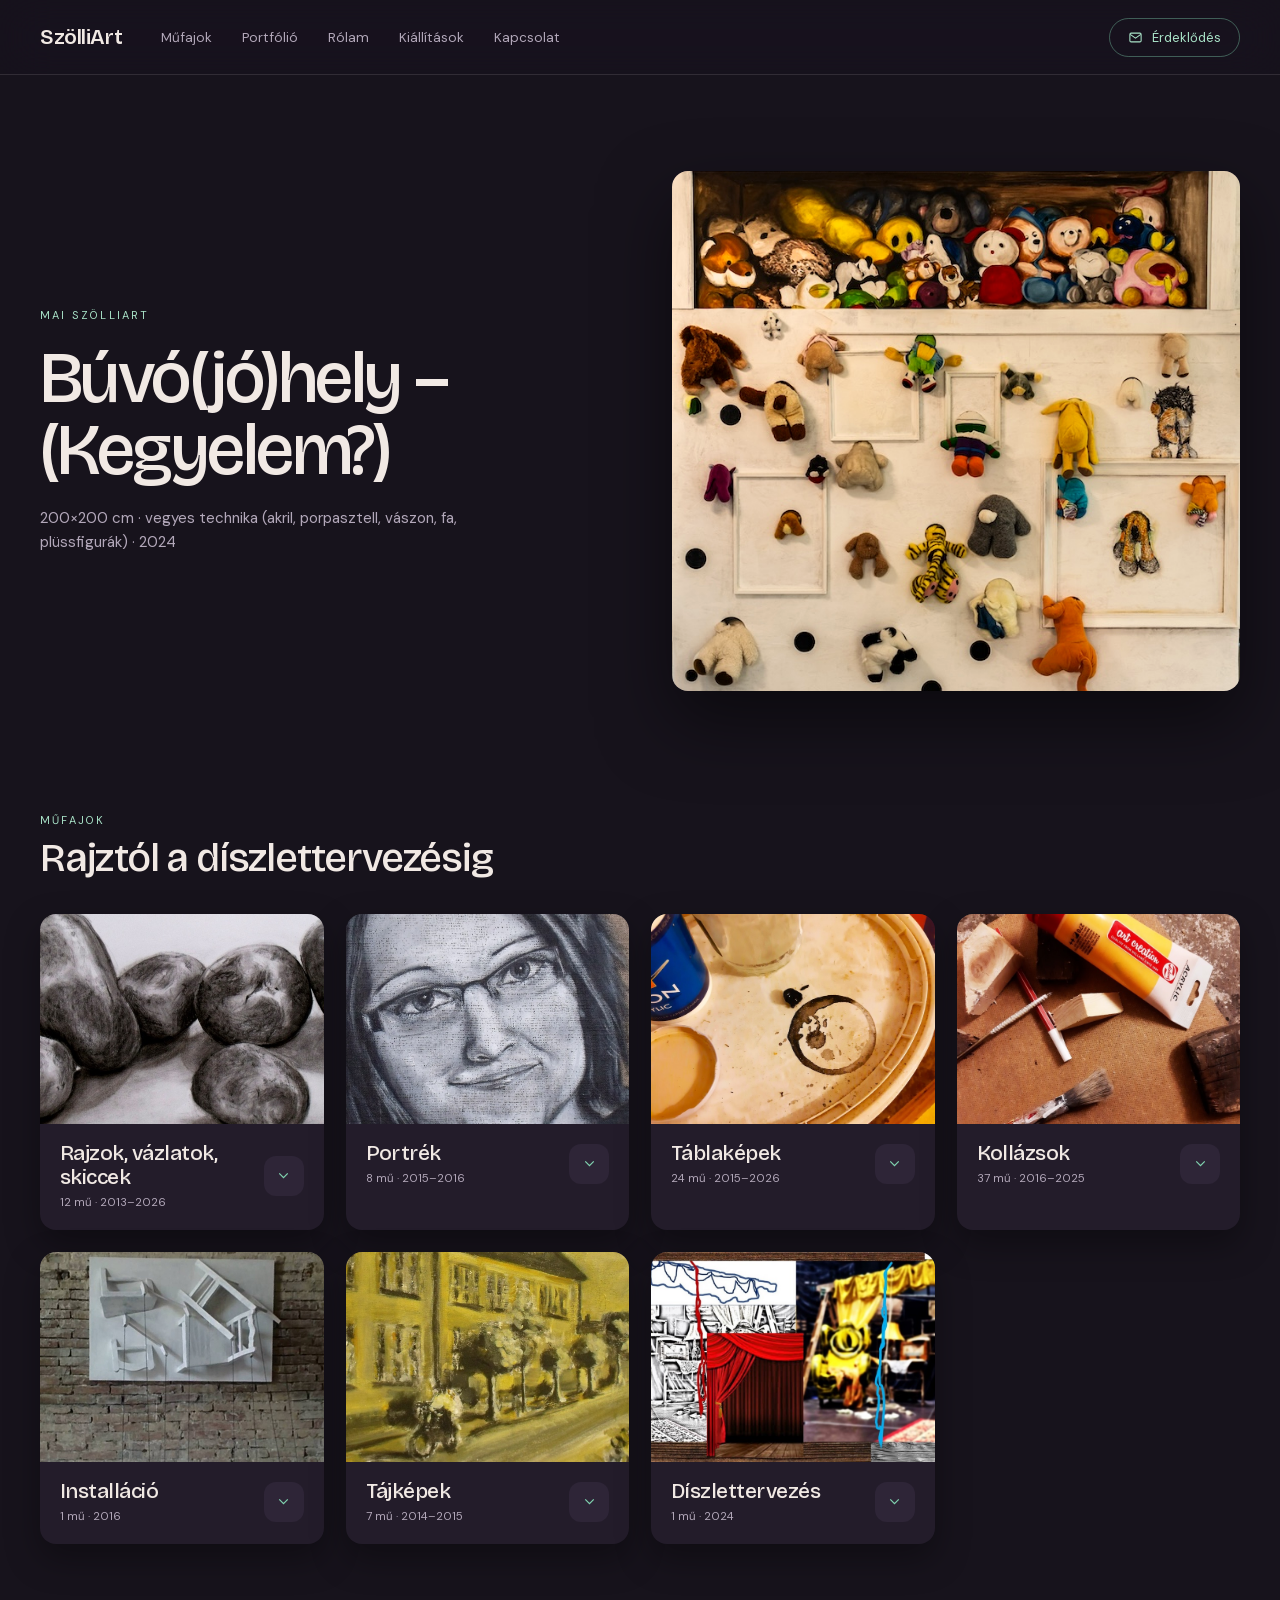
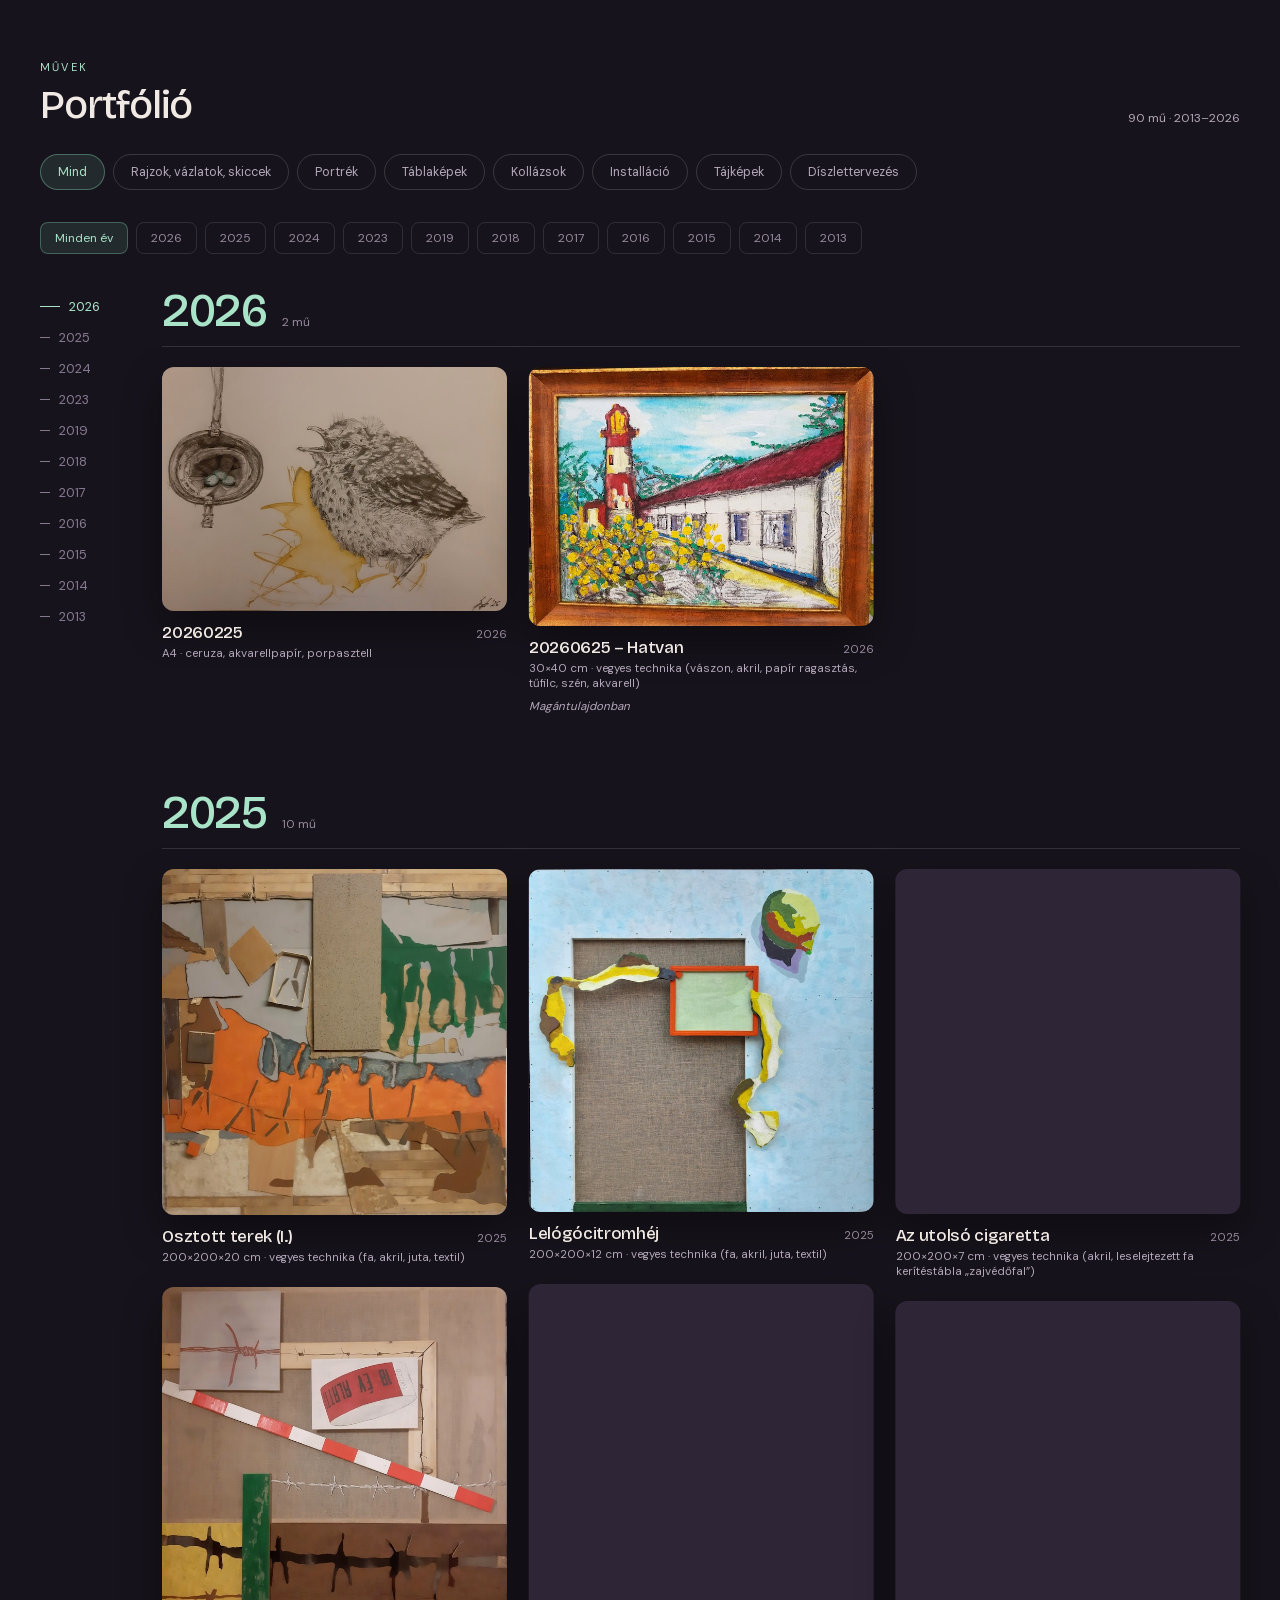
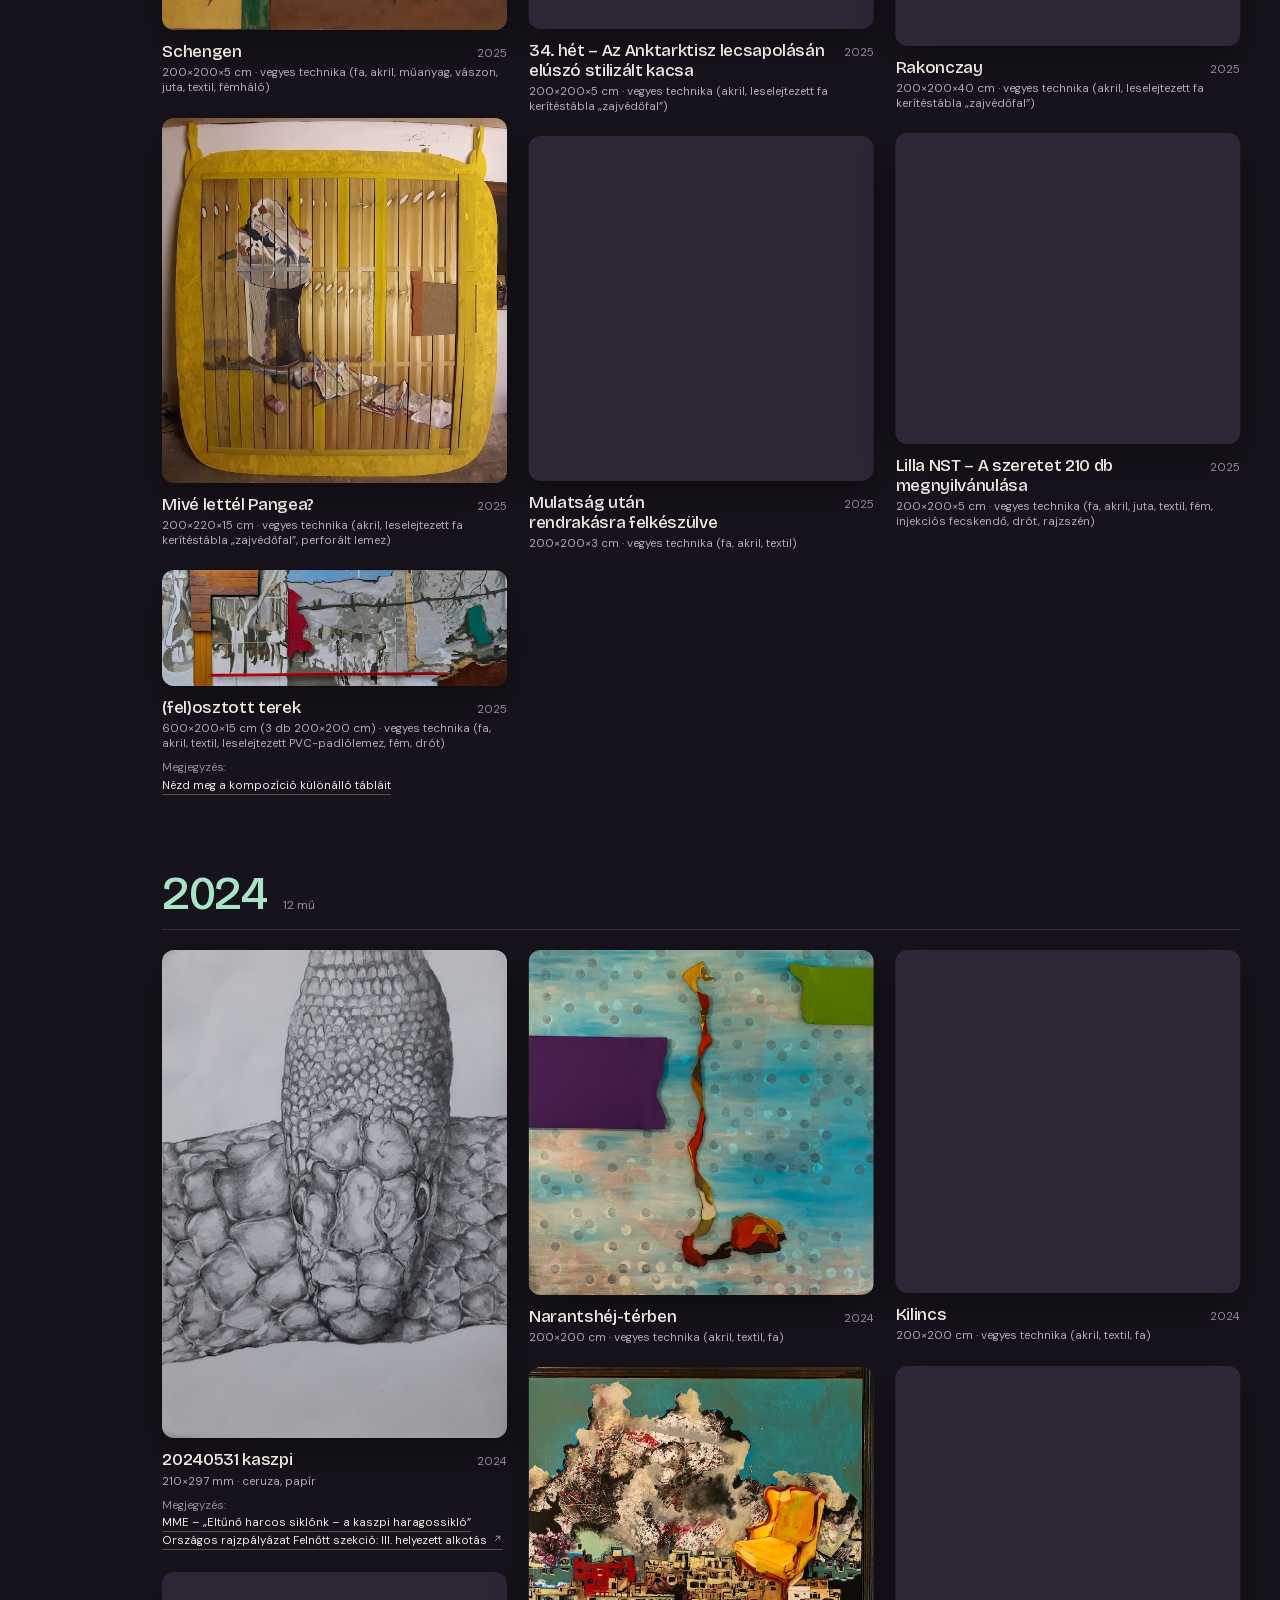
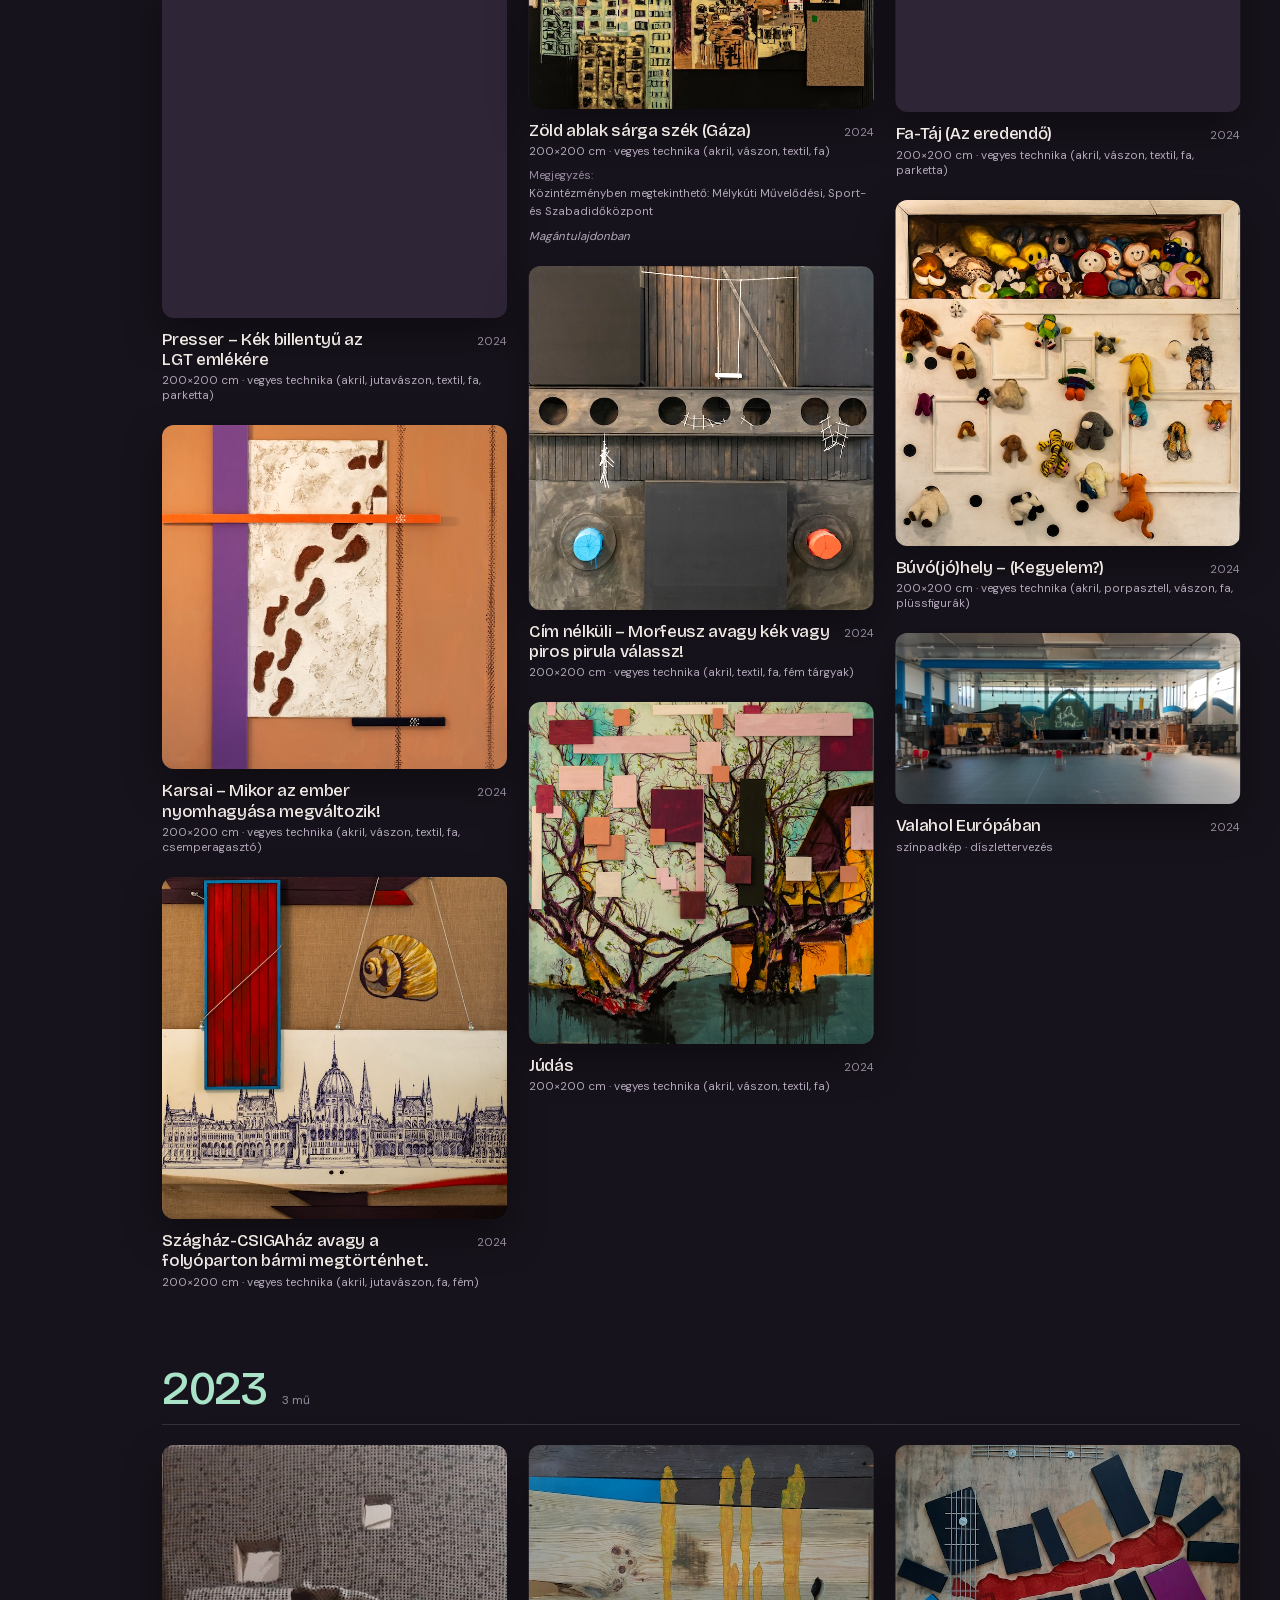
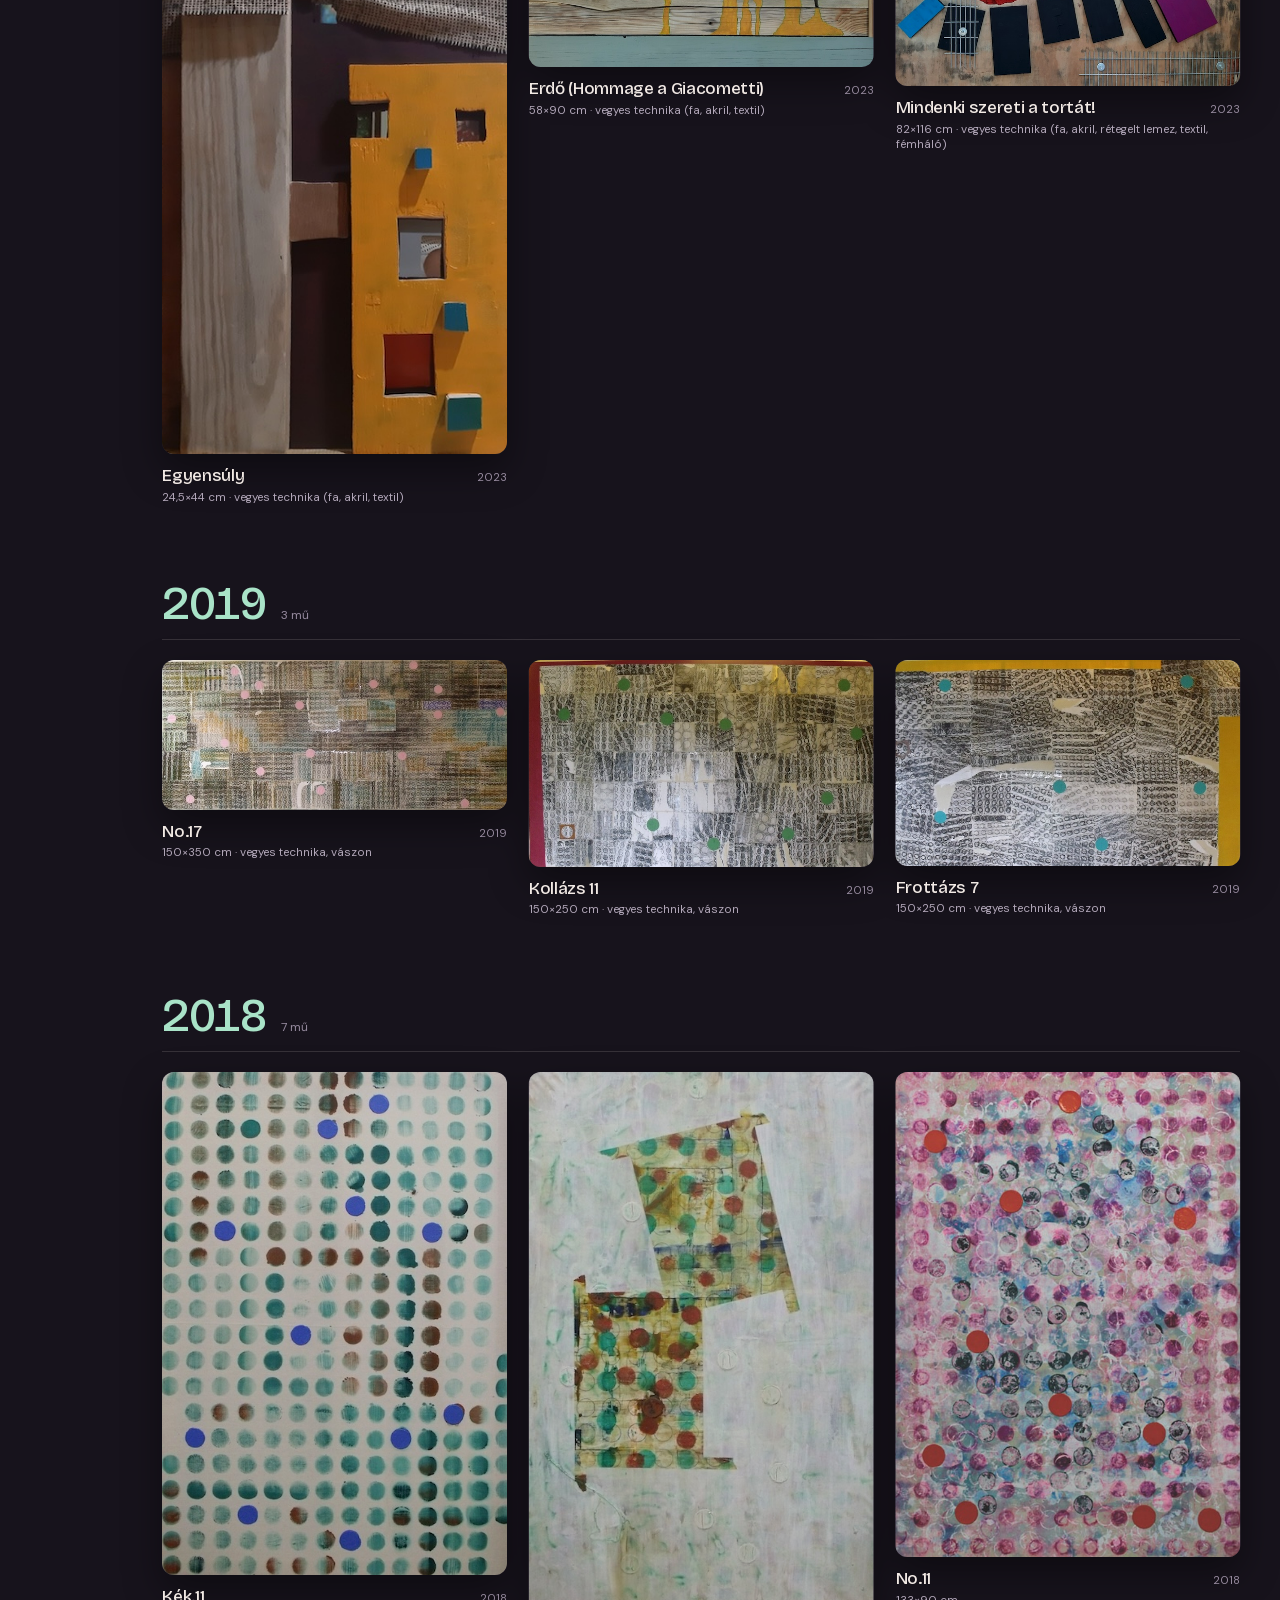
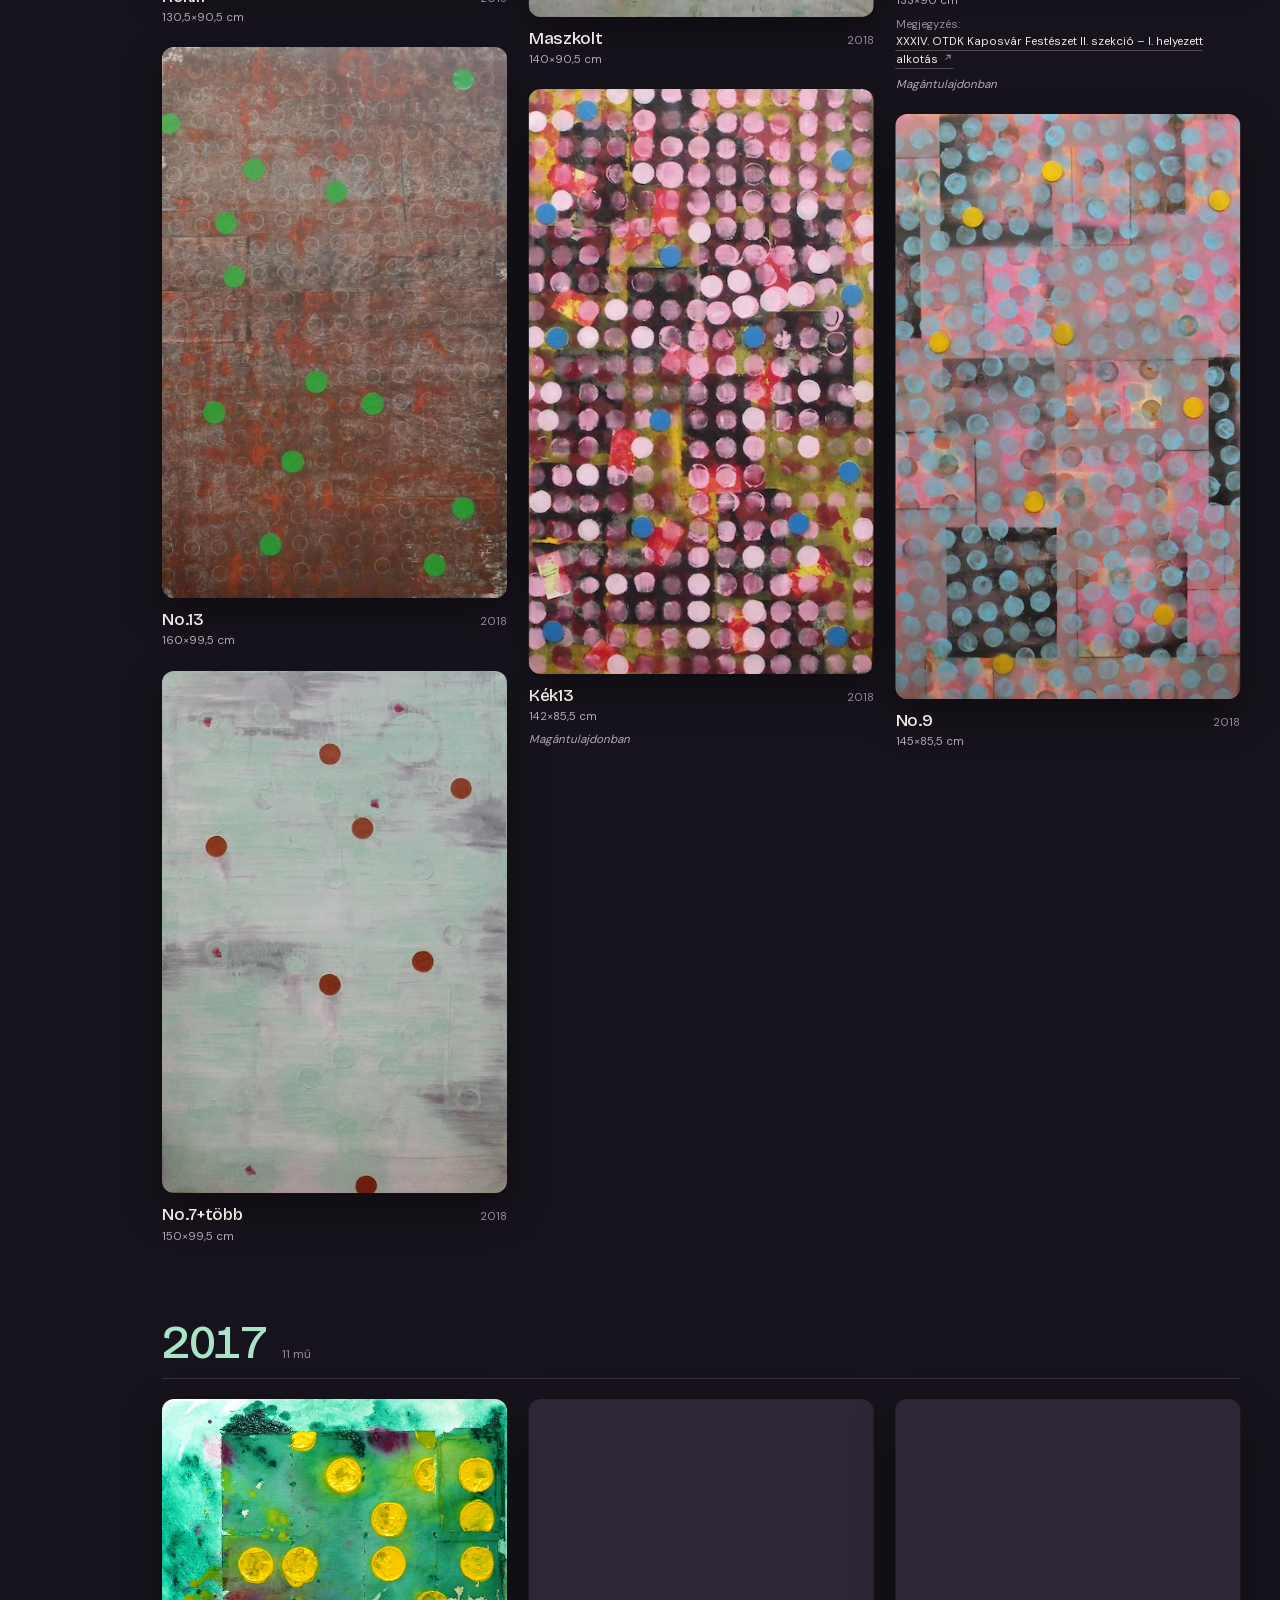
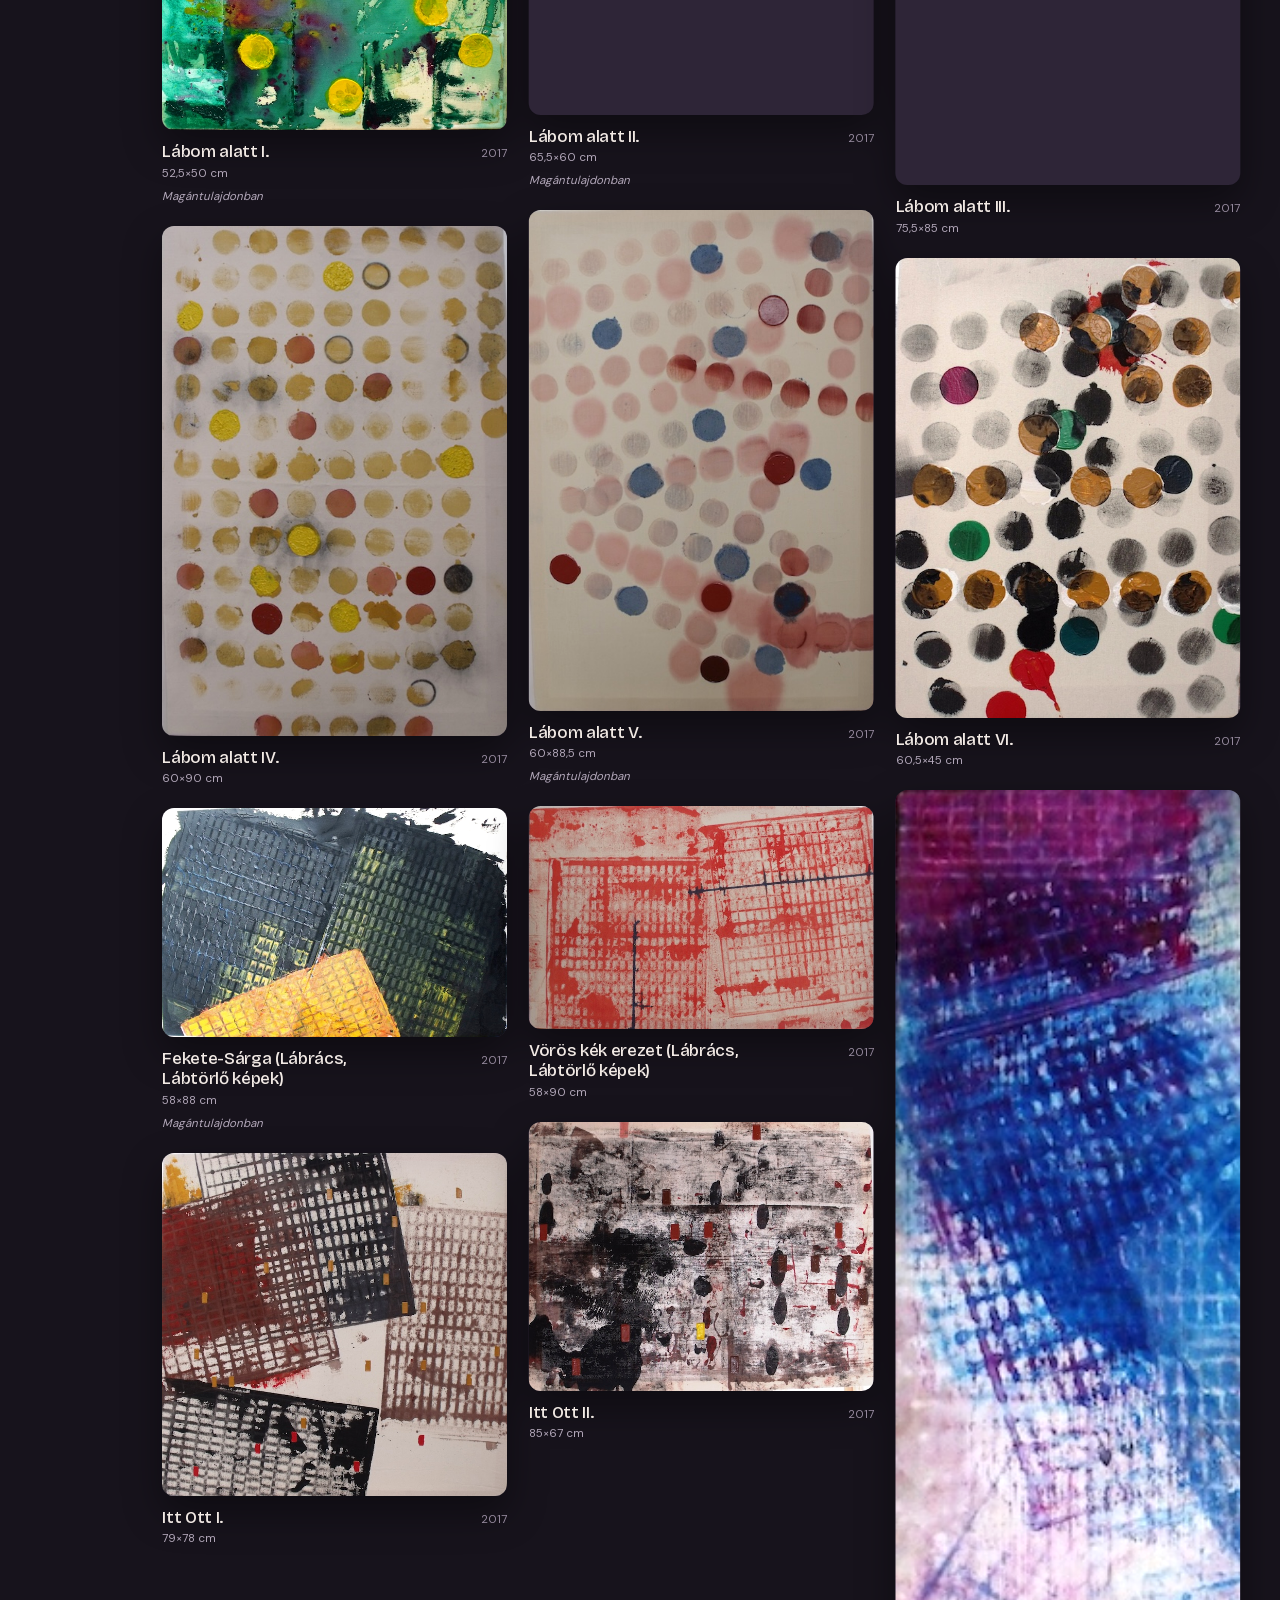
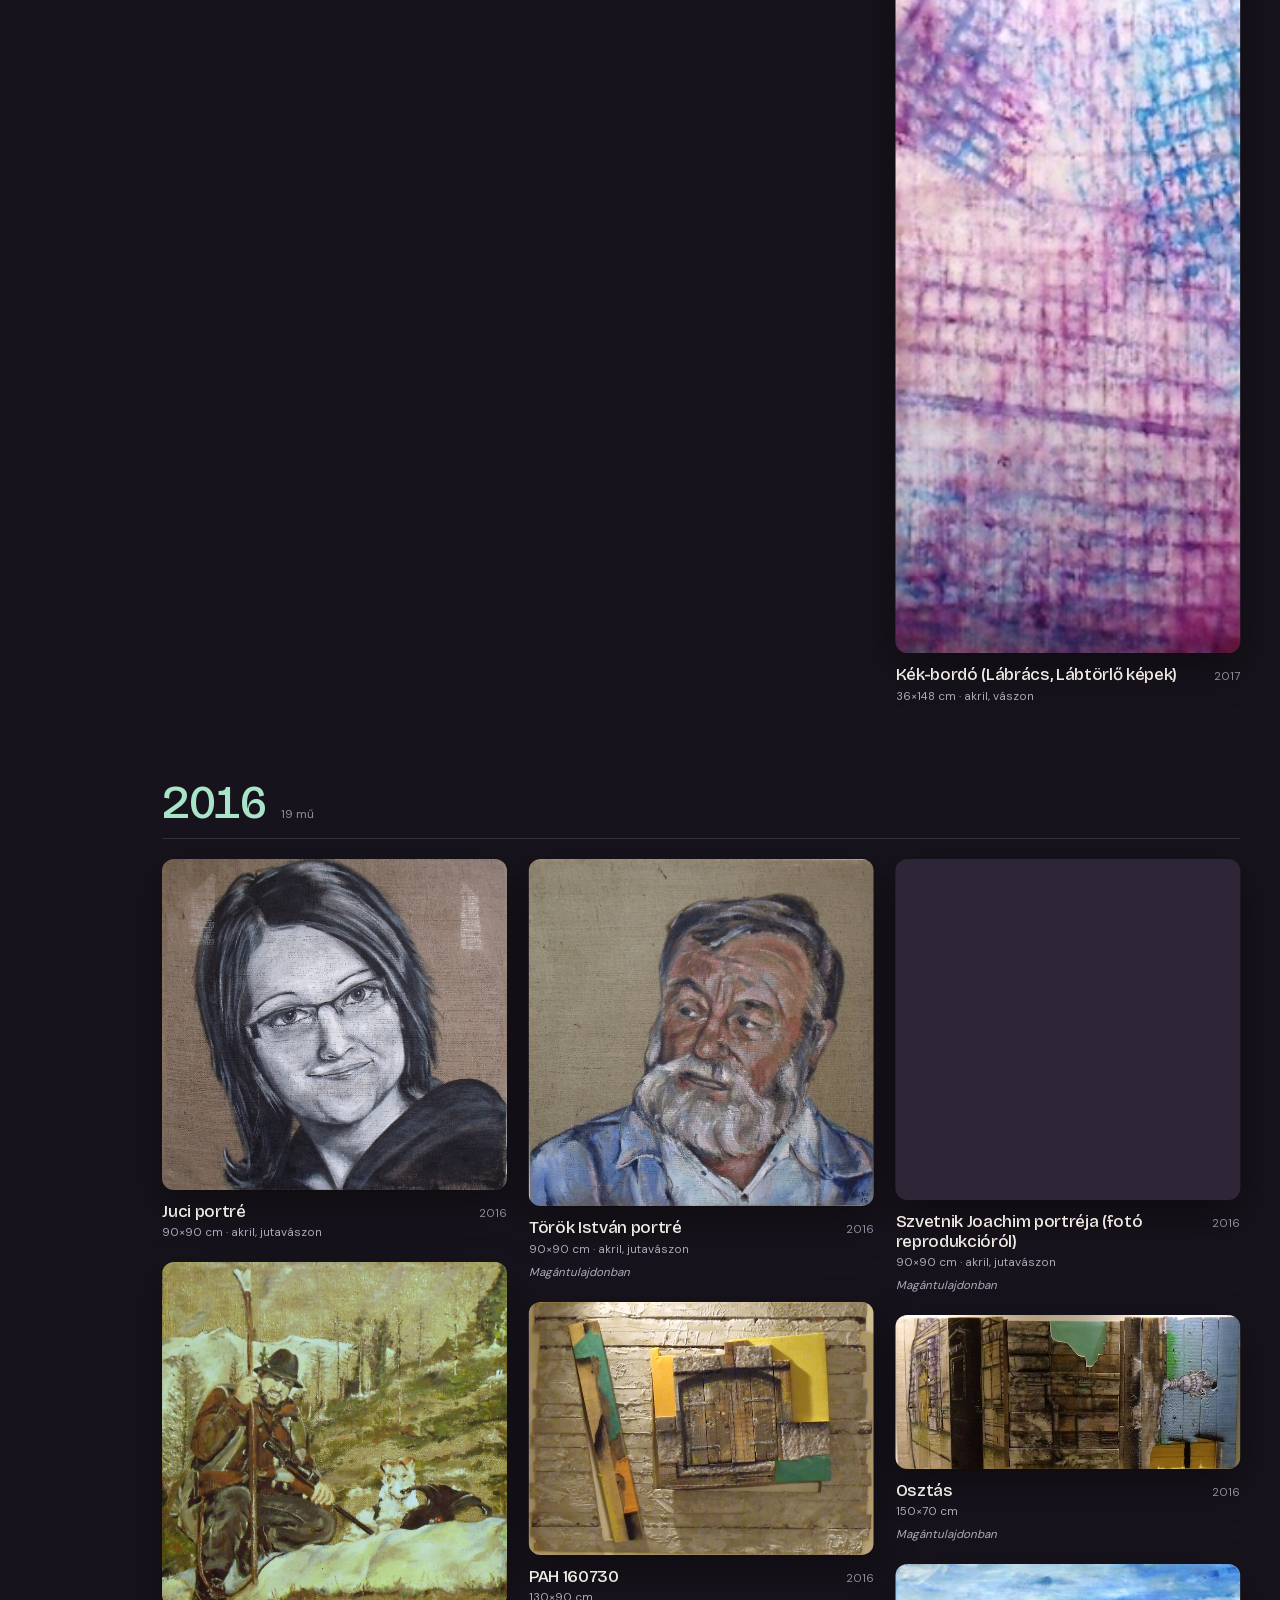
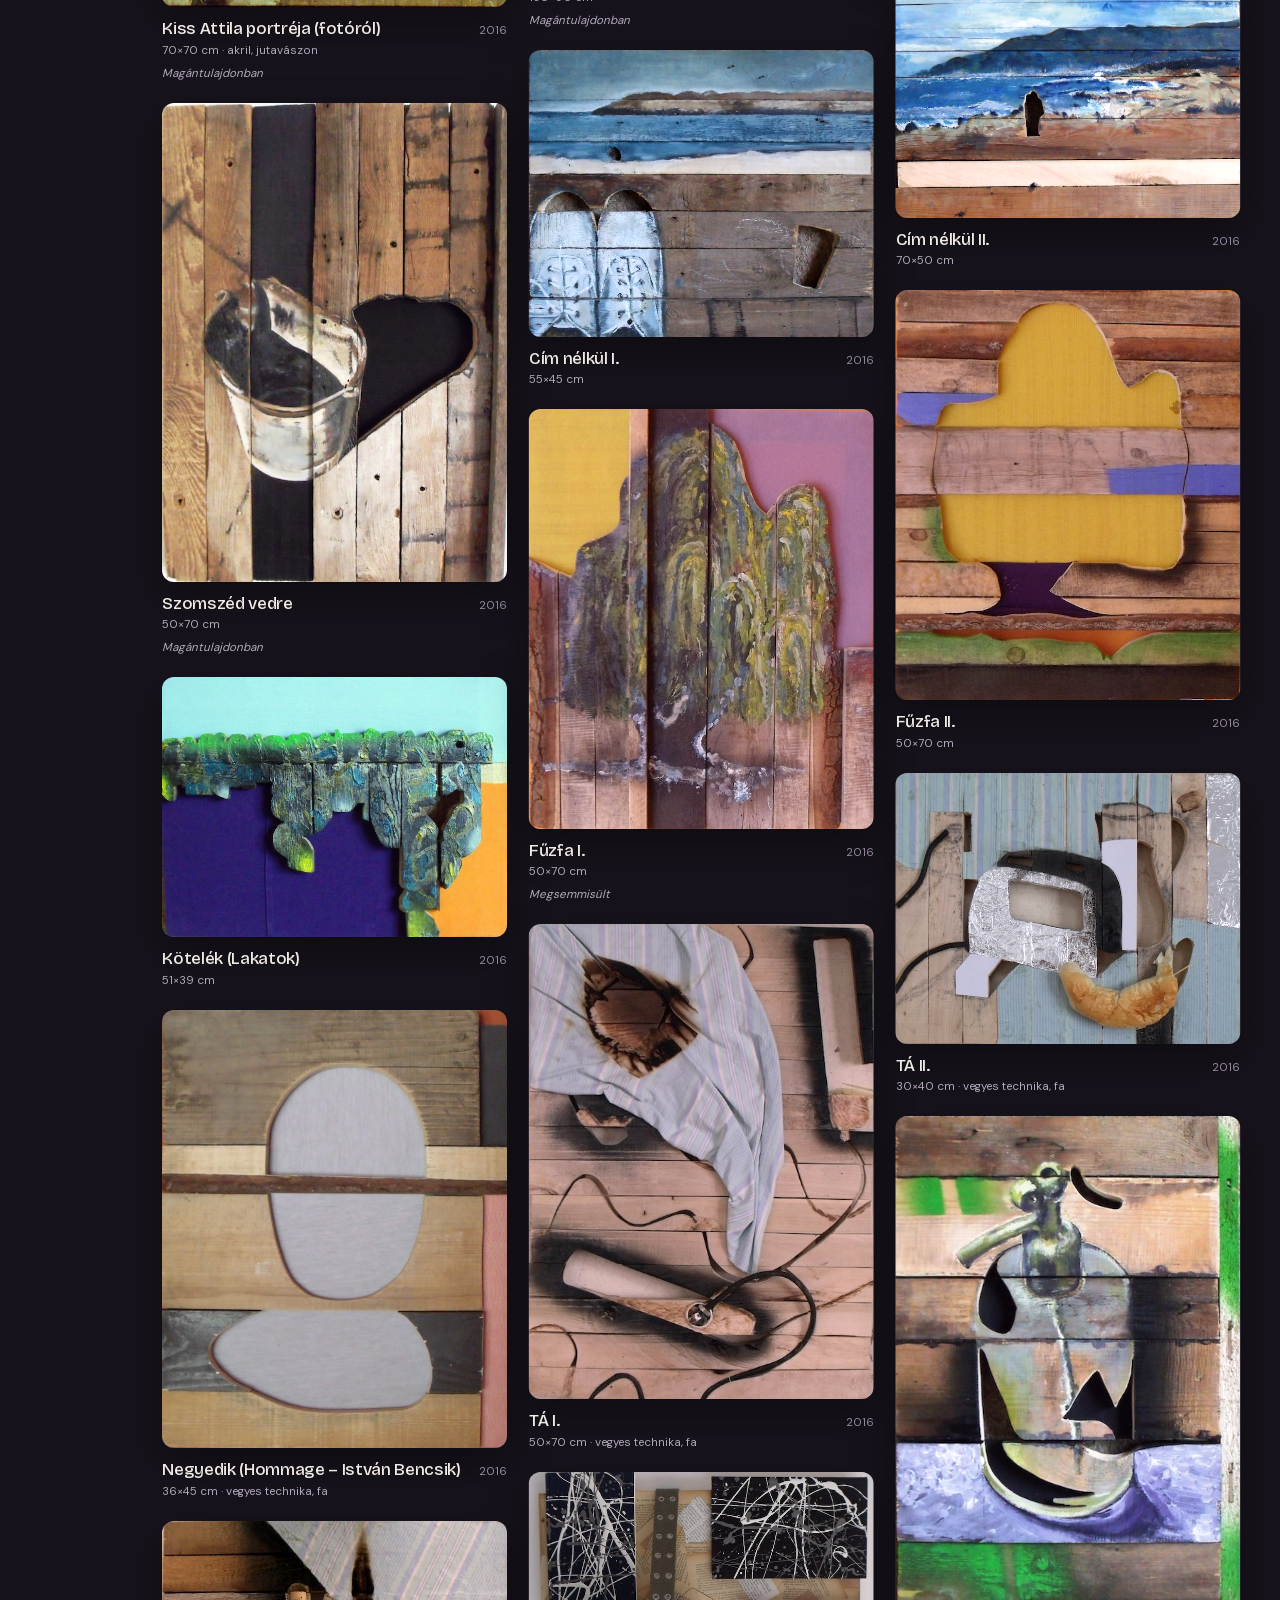
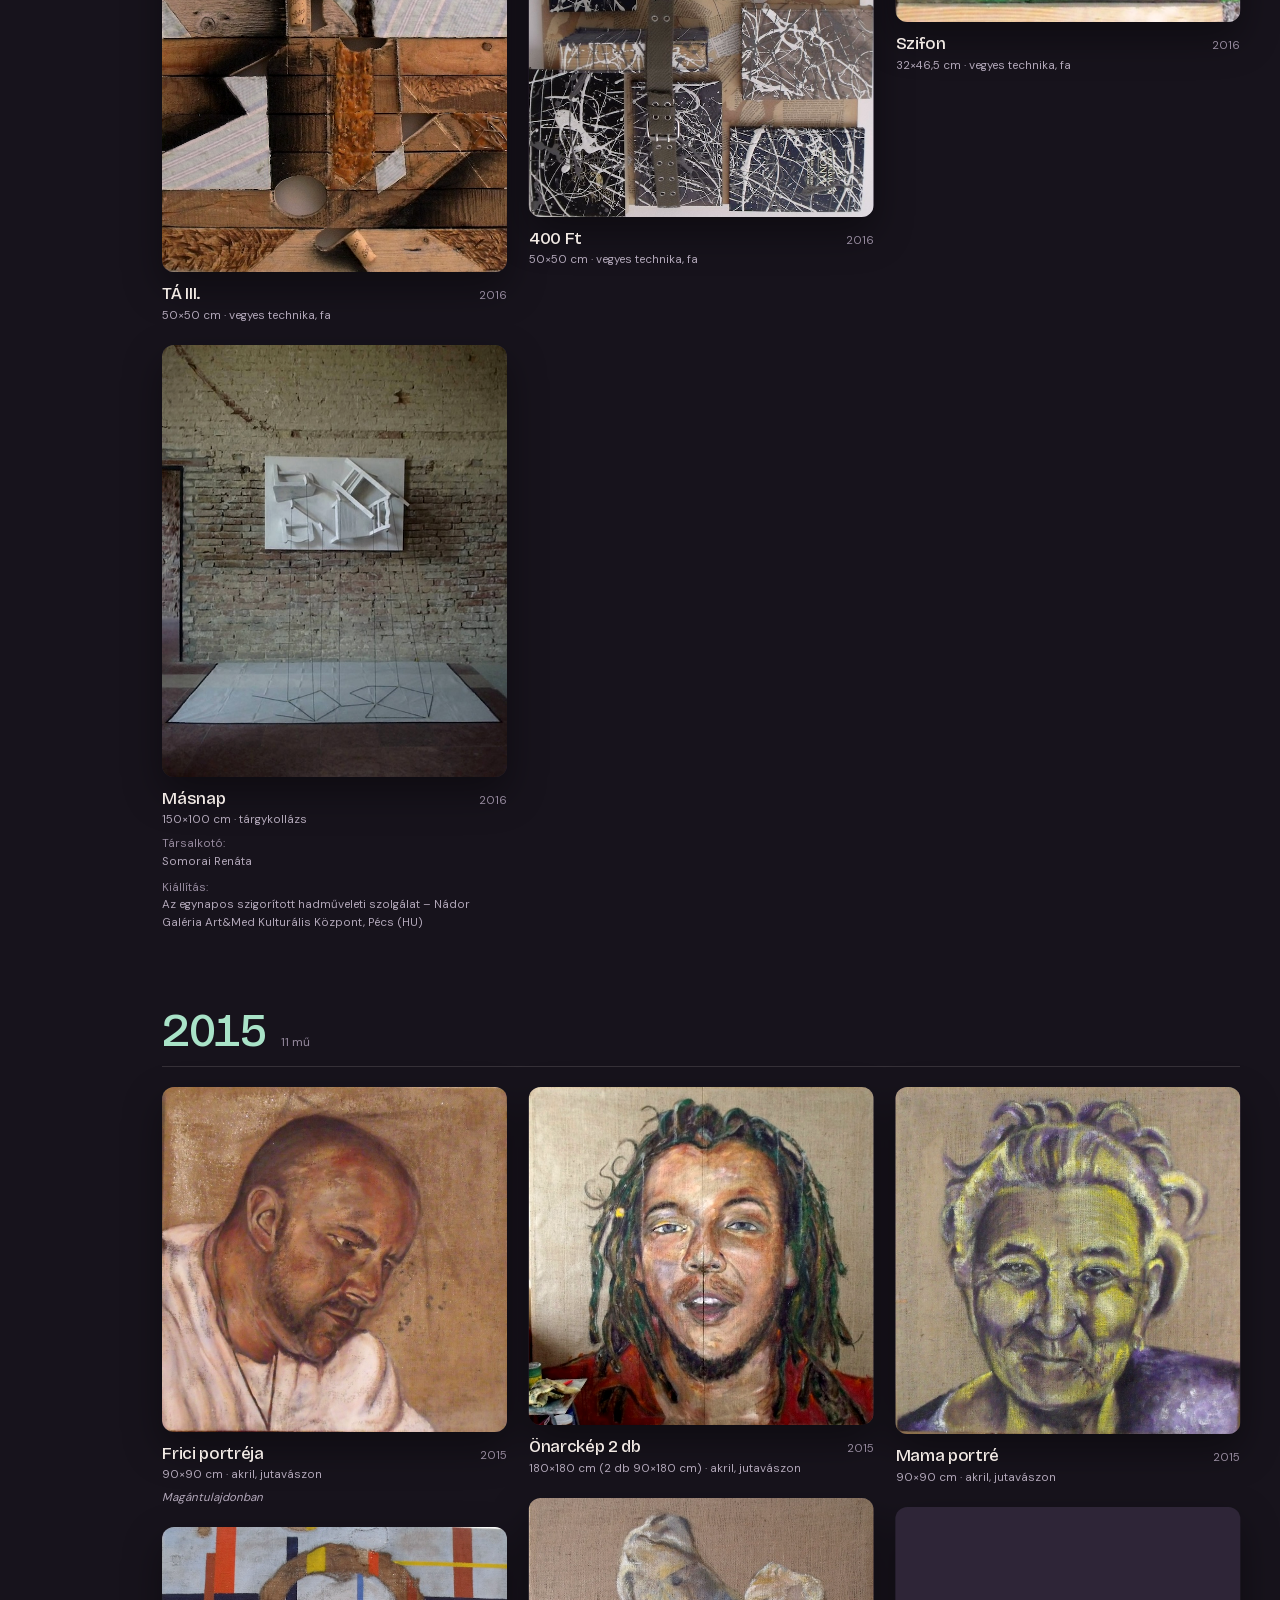
==== commit dc5386ff: "Slow the viewer's close and carry a swipe close at finger speed The close reused the opening's ease-" ====
--- a/index.html
+++ b/index.html
@@ -40,9 +40,9 @@
 <link rel="preload" href="assets/fonts/dm-sans-latin.woff2" as="font" type="font/woff2" crossorigin>
 <link rel="preload" href="assets/fonts/bricolage-grotesque-latin-ext.woff2" as="font" type="font/woff2" crossorigin>
 <link rel="preload" href="assets/fonts/dm-sans-latin-ext.woff2" as="font" type="font/woff2" crossorigin>
-<link rel="stylesheet" href="assets/css/style.css?v=4ae50c91">
+<link rel="stylesheet" href="assets/css/style.css?v=7628d3f4">
 <script src="assets/js/app.js?v=14cda3ef" defer></script>
-<script src="assets/js/viewer.js?v=9ac17e78" defer></script>
+<script src="assets/js/viewer.js?v=e8288815" defer></script>
 <script src="assets/js/inquiry.js?v=53126cce" defer></script>
 </head>
 <body>
--- a/assets/css/style.css
+++ b/assets/css/style.css
@@ -795,7 +795,8 @@
 }
 .viewer[hidden] { display: none; }
 .viewer.is-open { animation: sheetUp .38s cubic-bezier(.32, .72, 0, 1) both; }
-.viewer.is-closing { animation: sheetDown .3s cubic-bezier(.32, .72, 0, 1) both; }
+/* Not the opening's ease-out: that front-loads the motion, so the sheet seemed to vanish rather than slide away. */
+.viewer.is-closing { animation: sheetDown .42s cubic-bezier(.4, 0, .2, 1) both; }
 
 .viewer__stage {
   position: absolute;
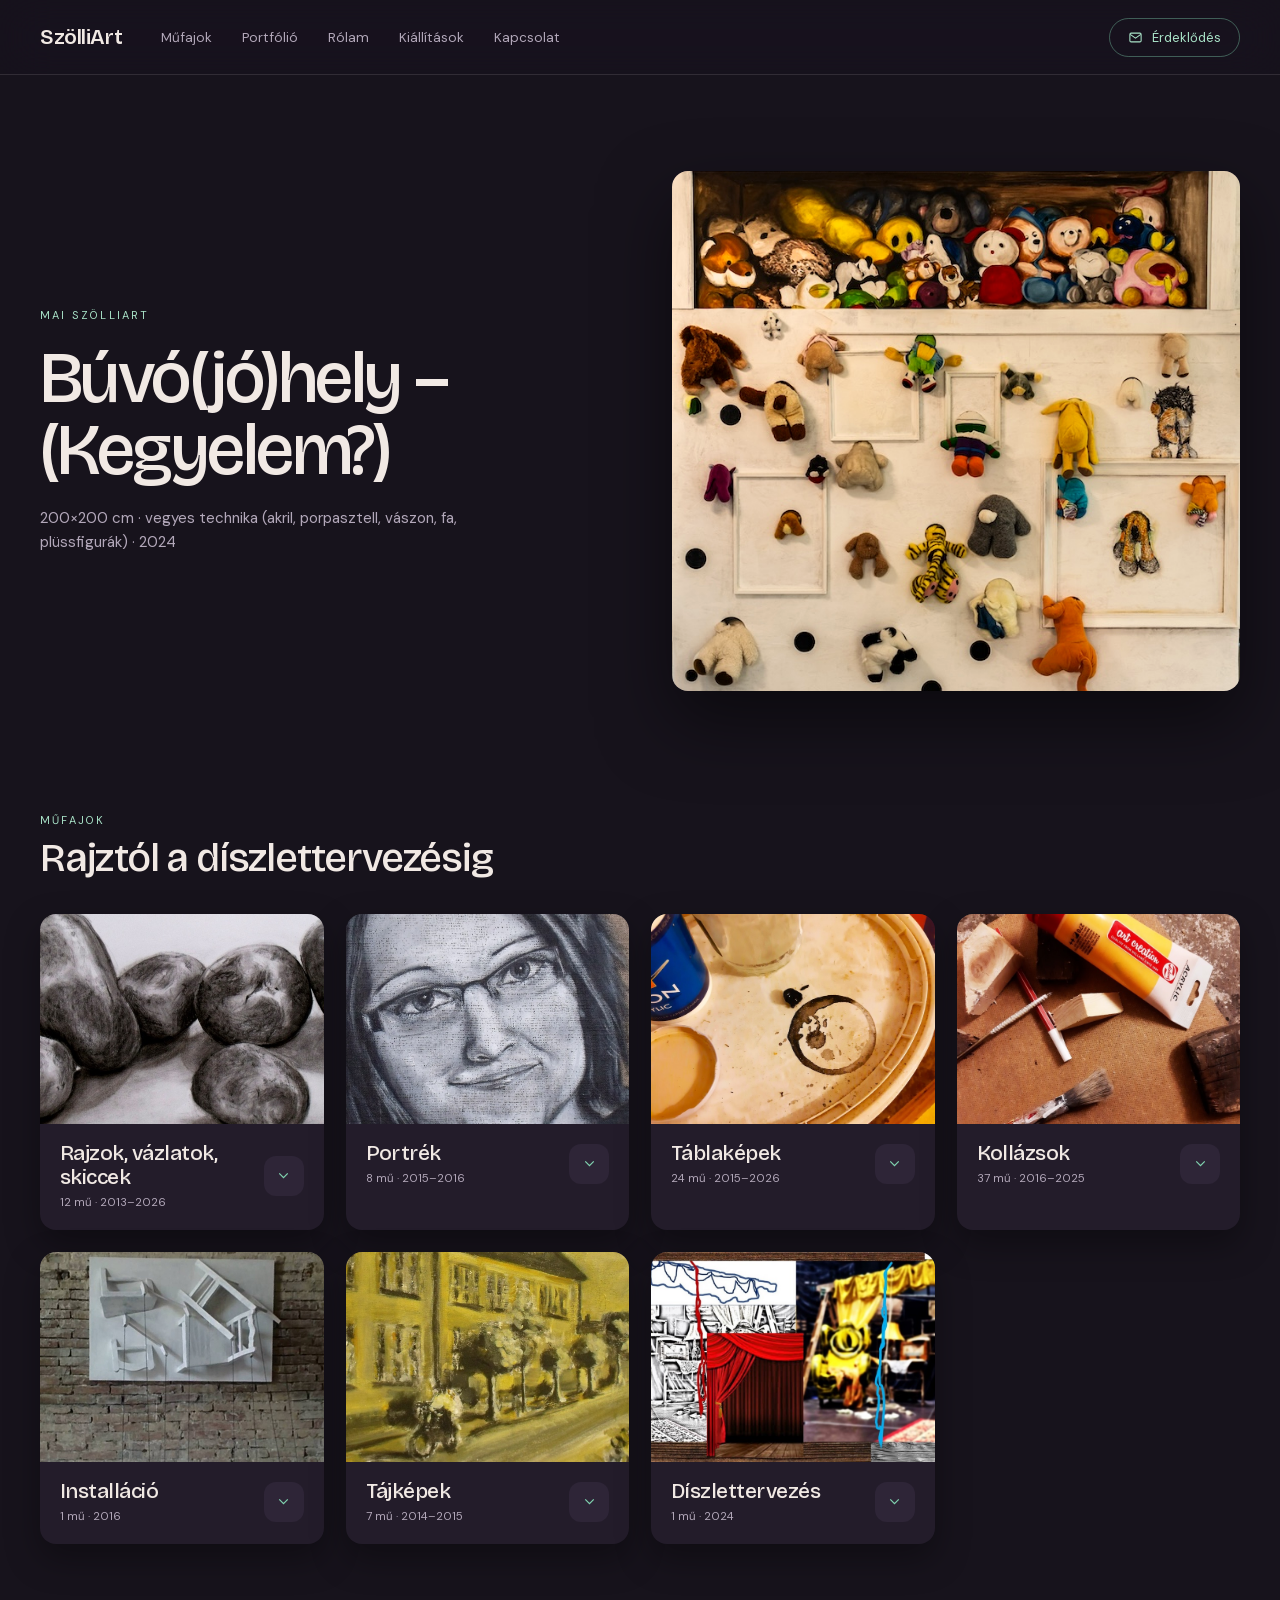
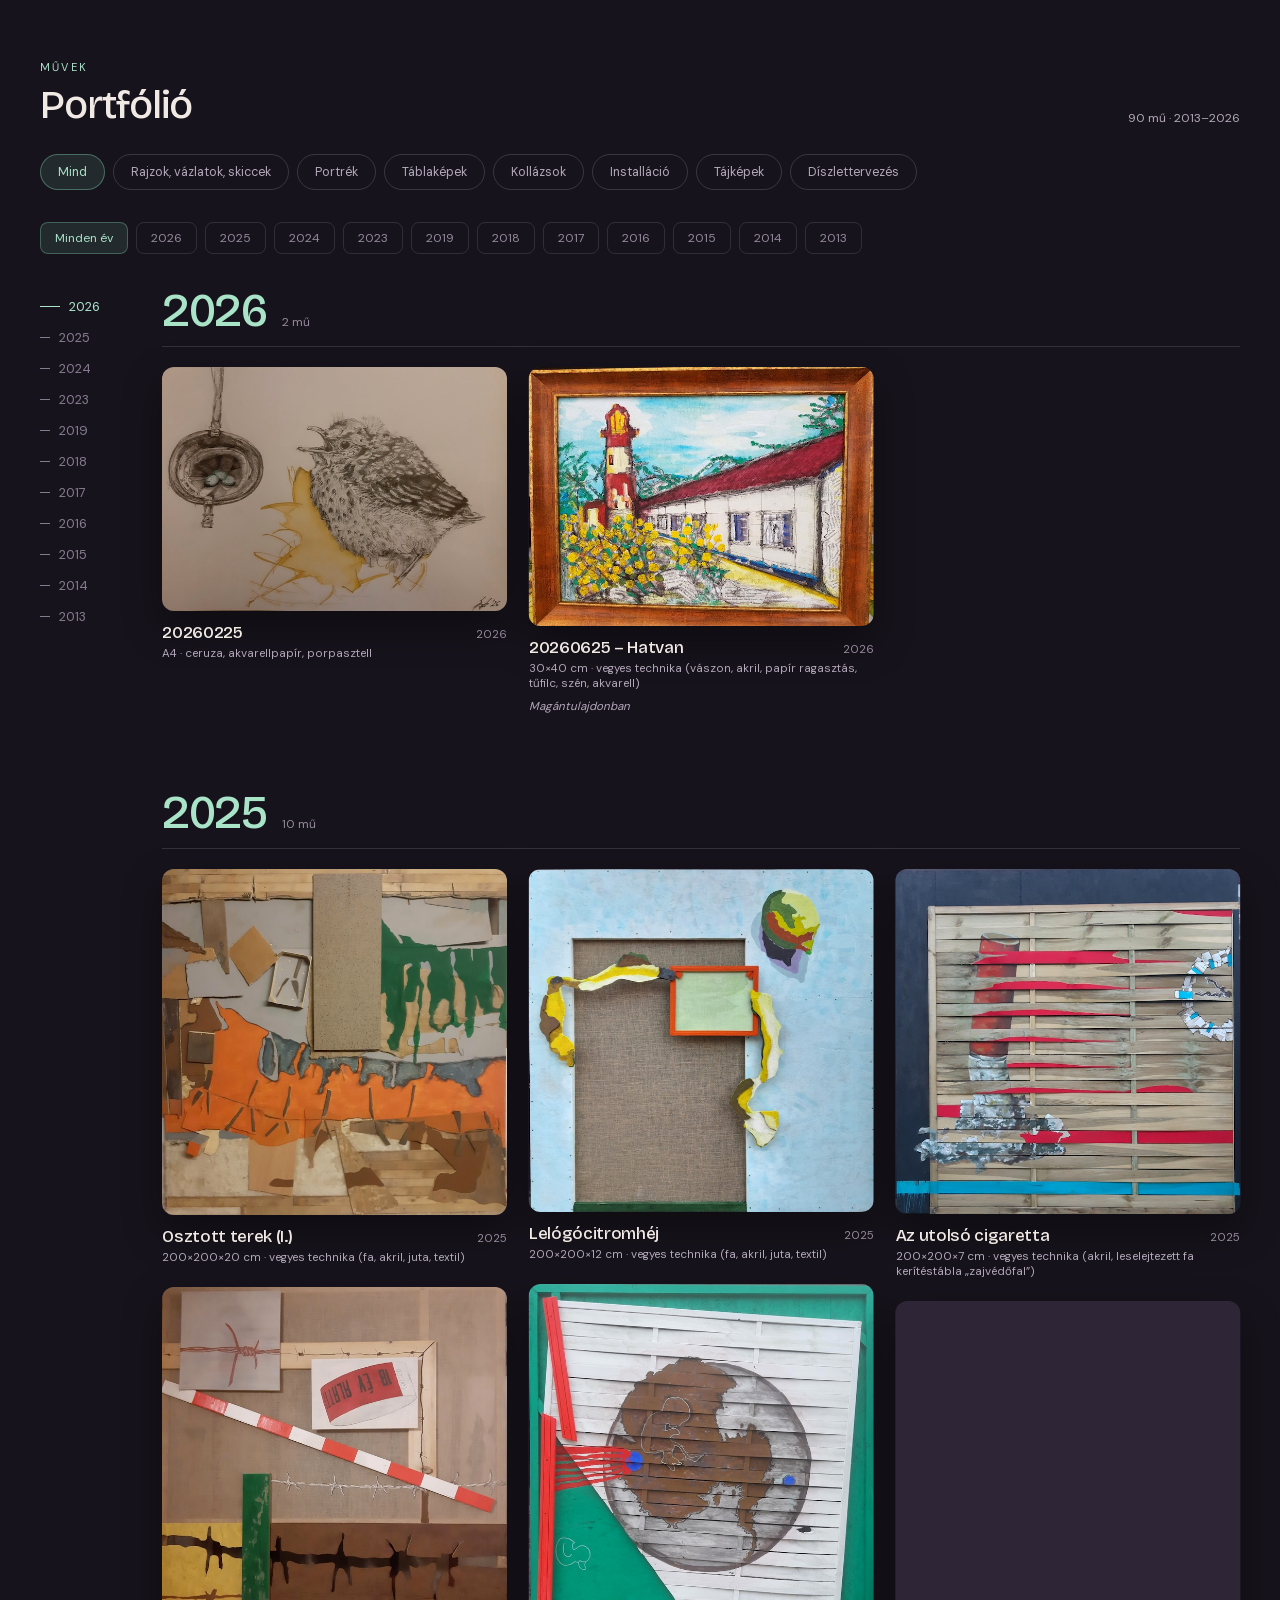
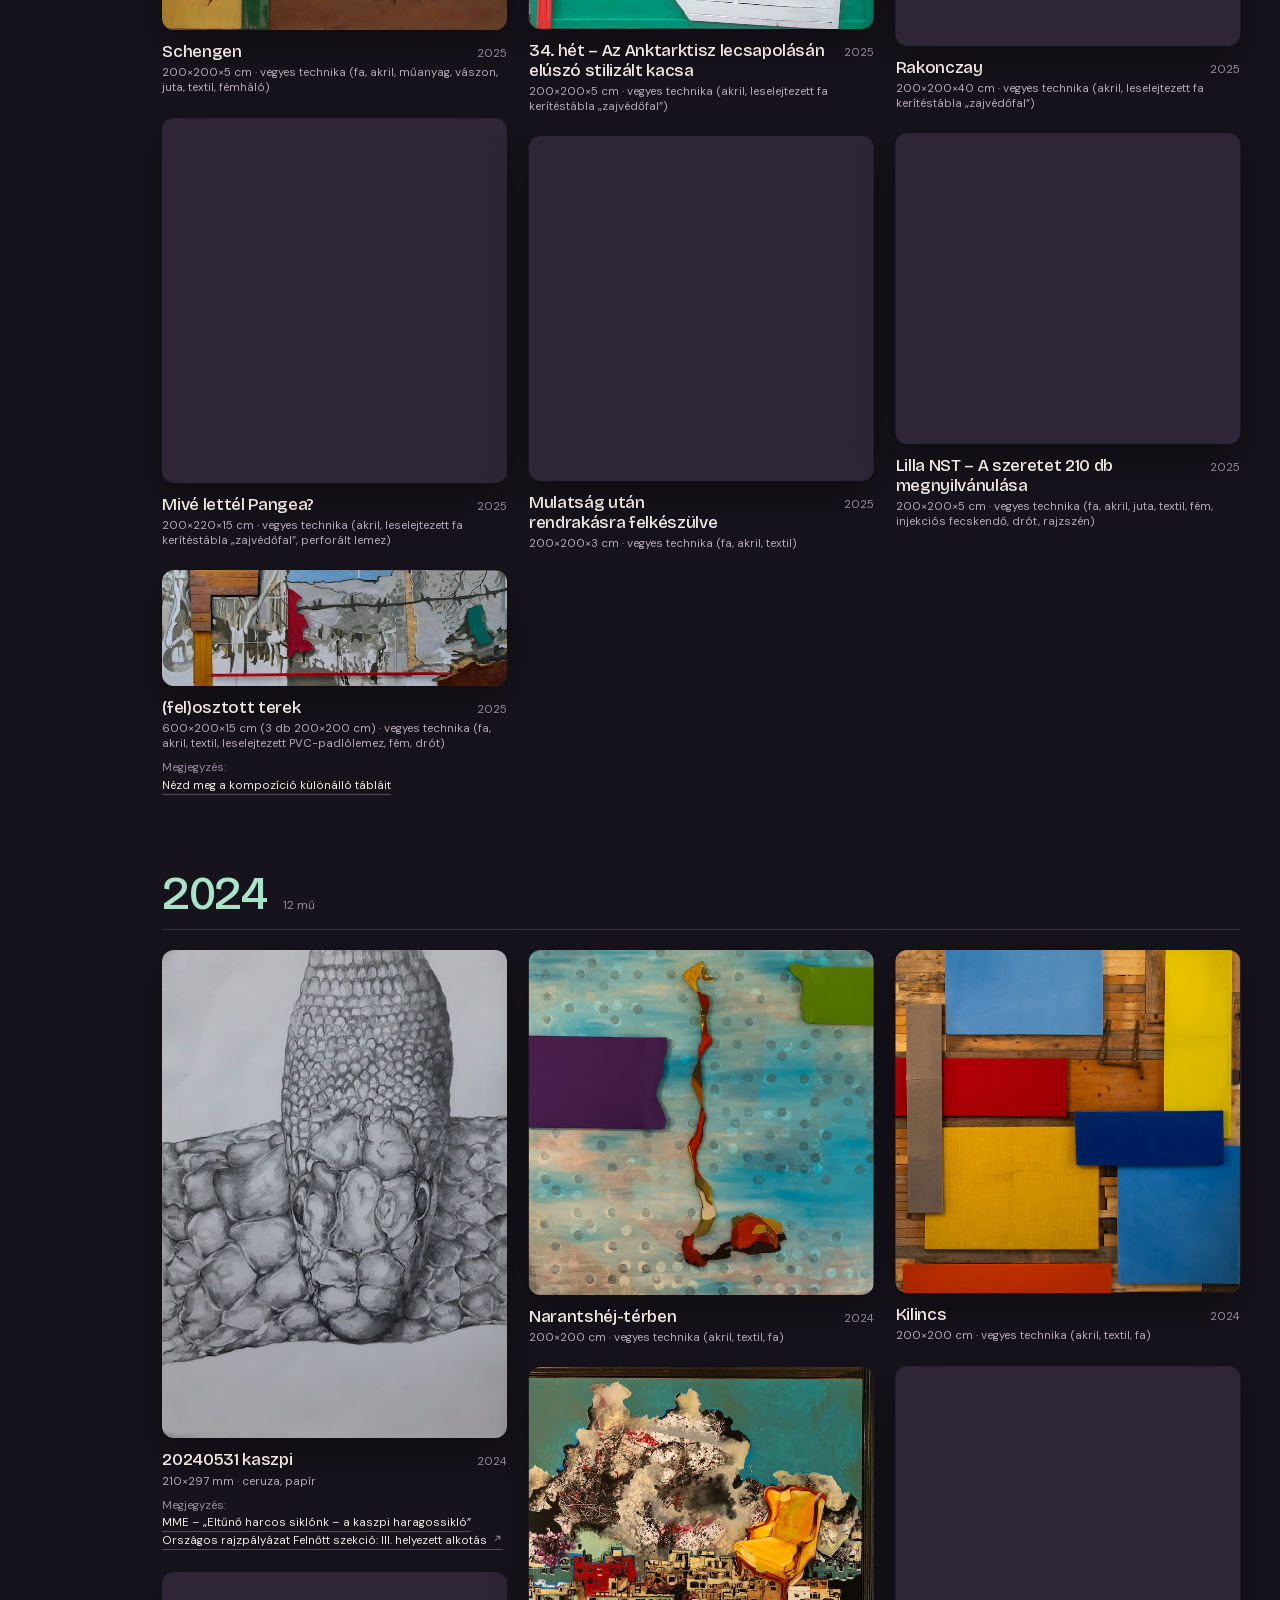
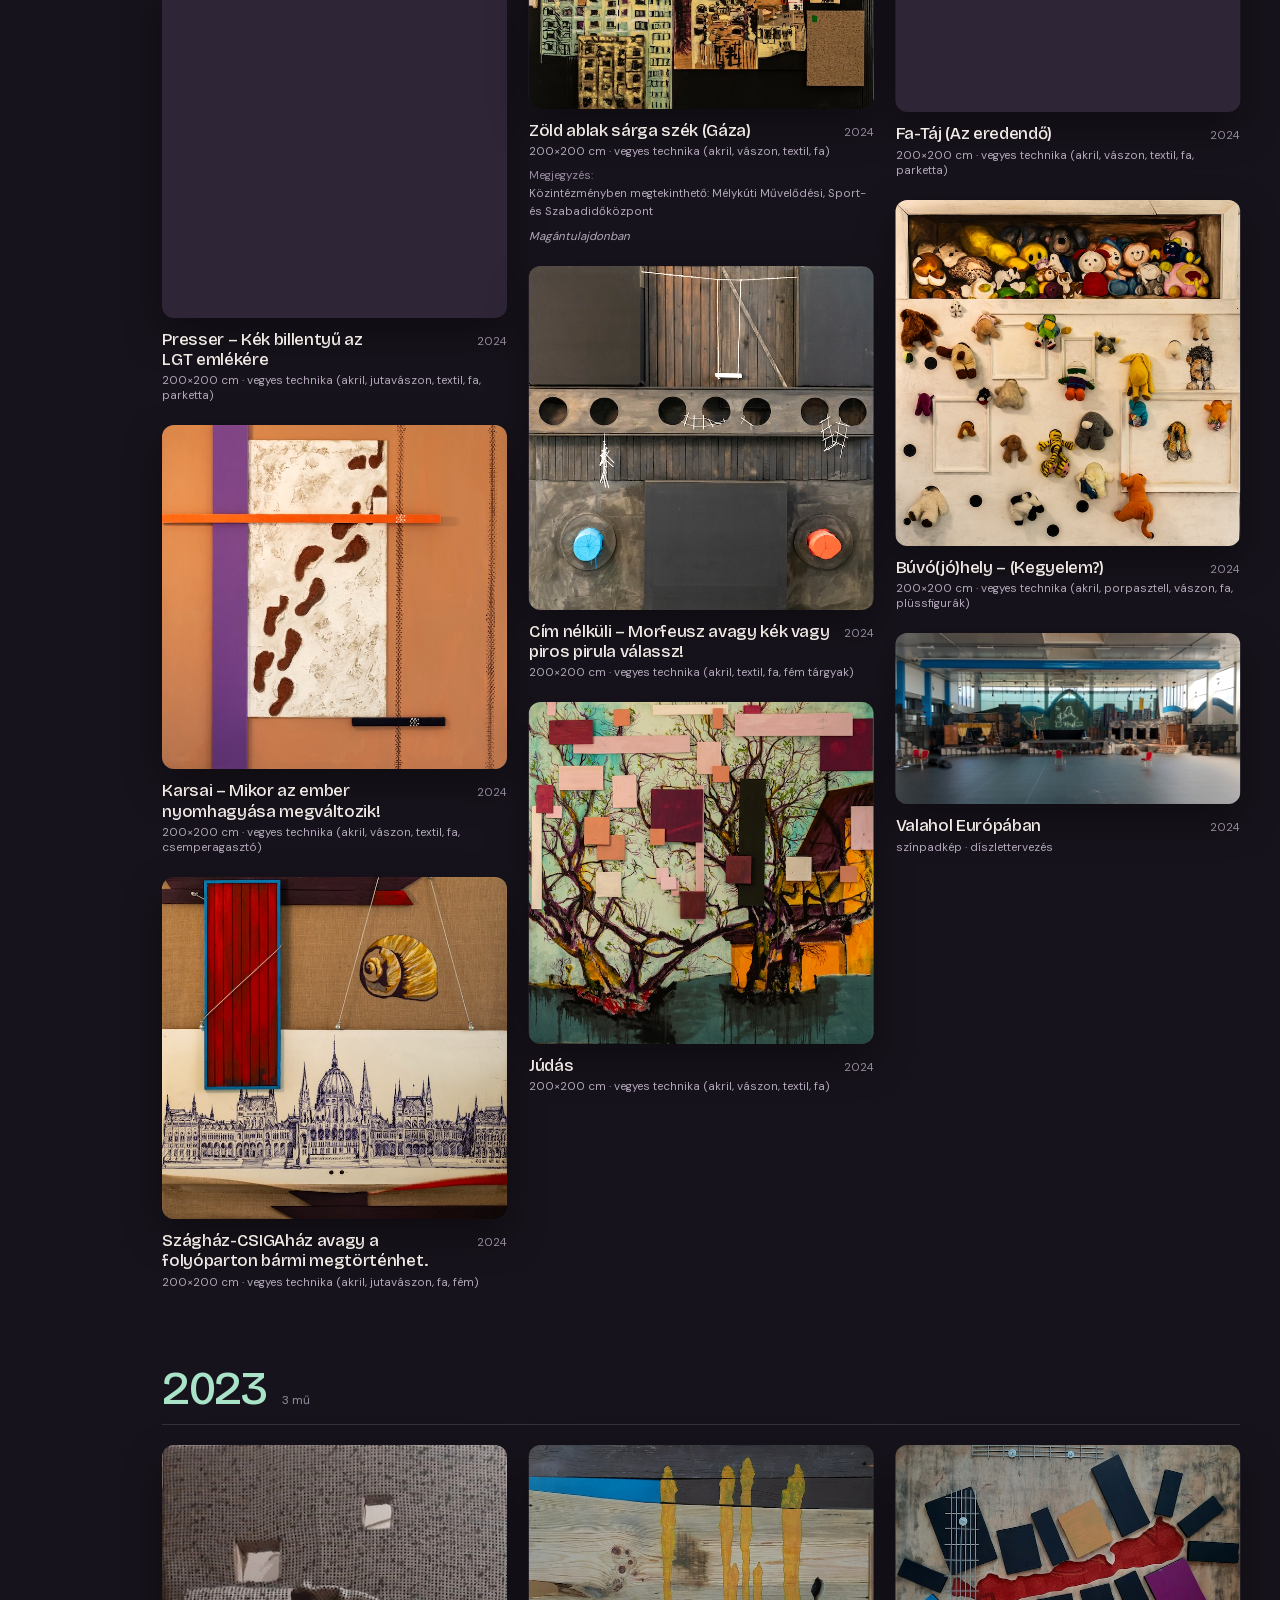
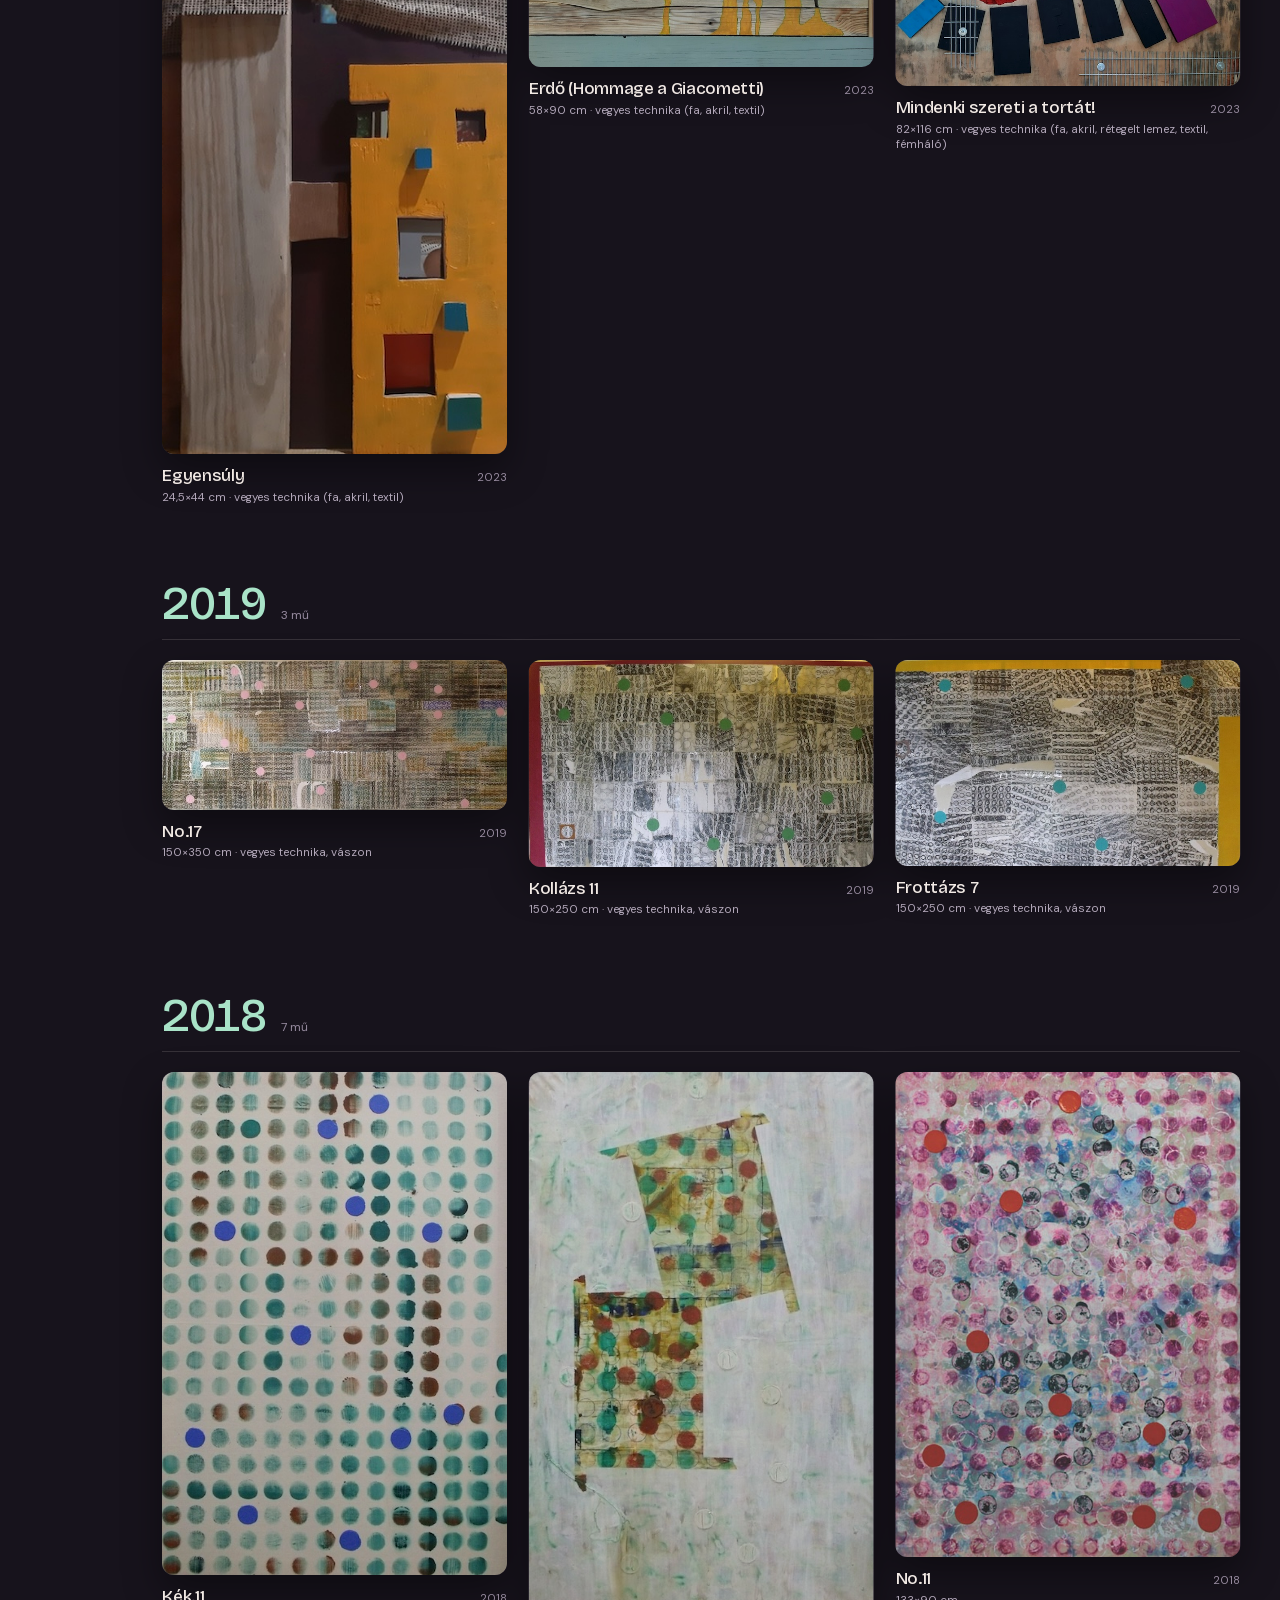
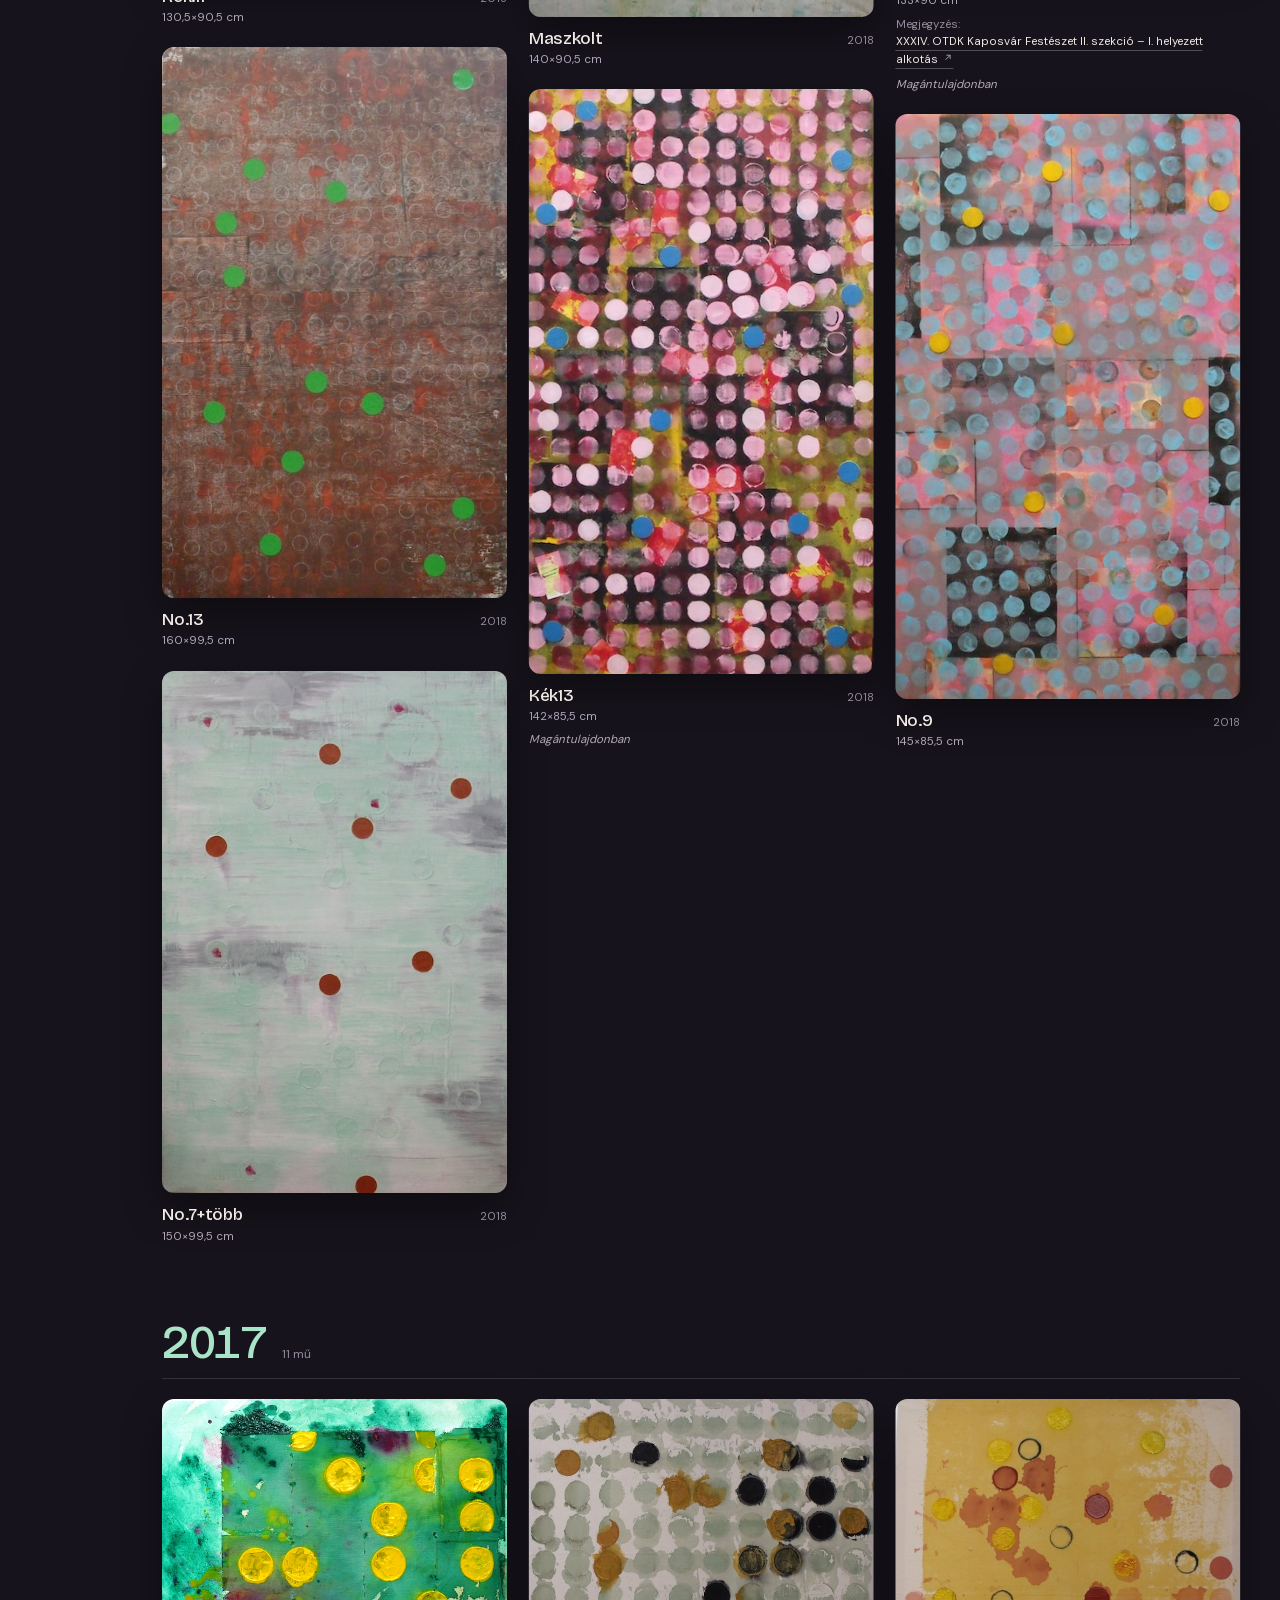
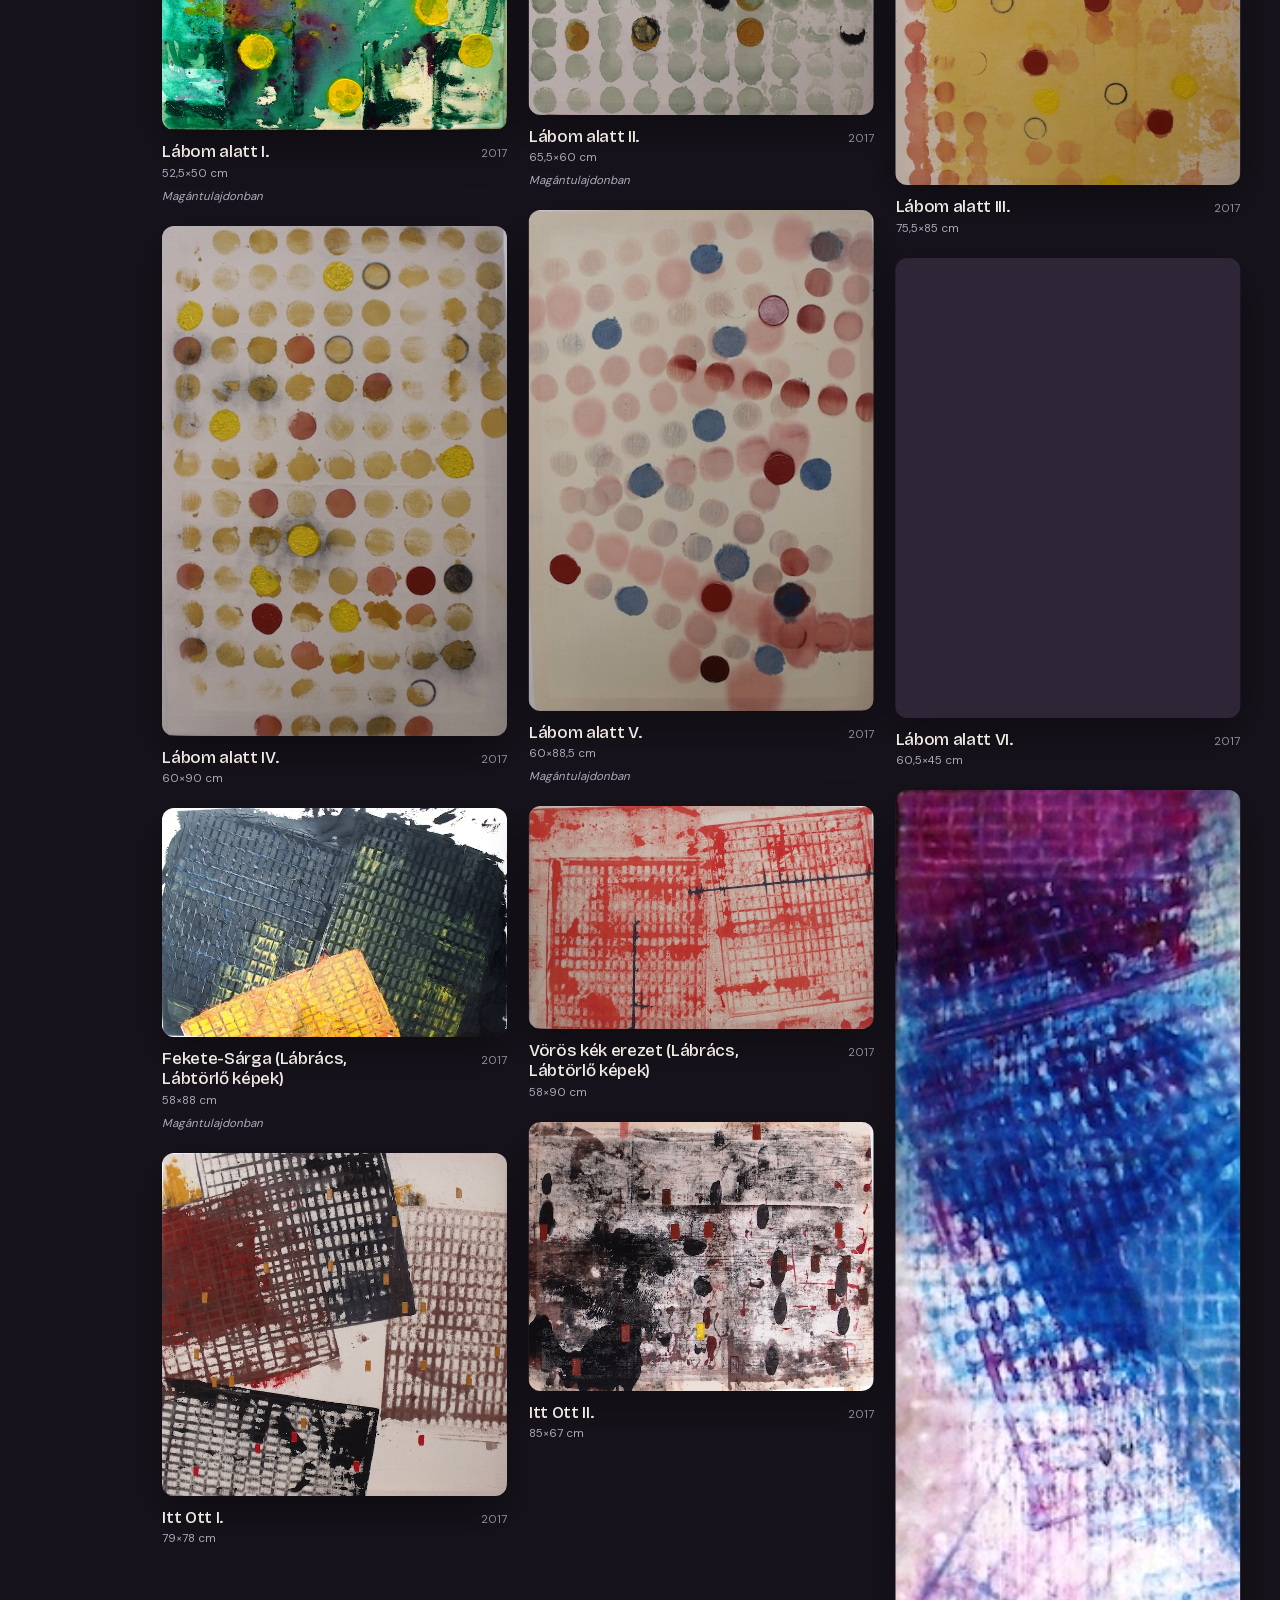
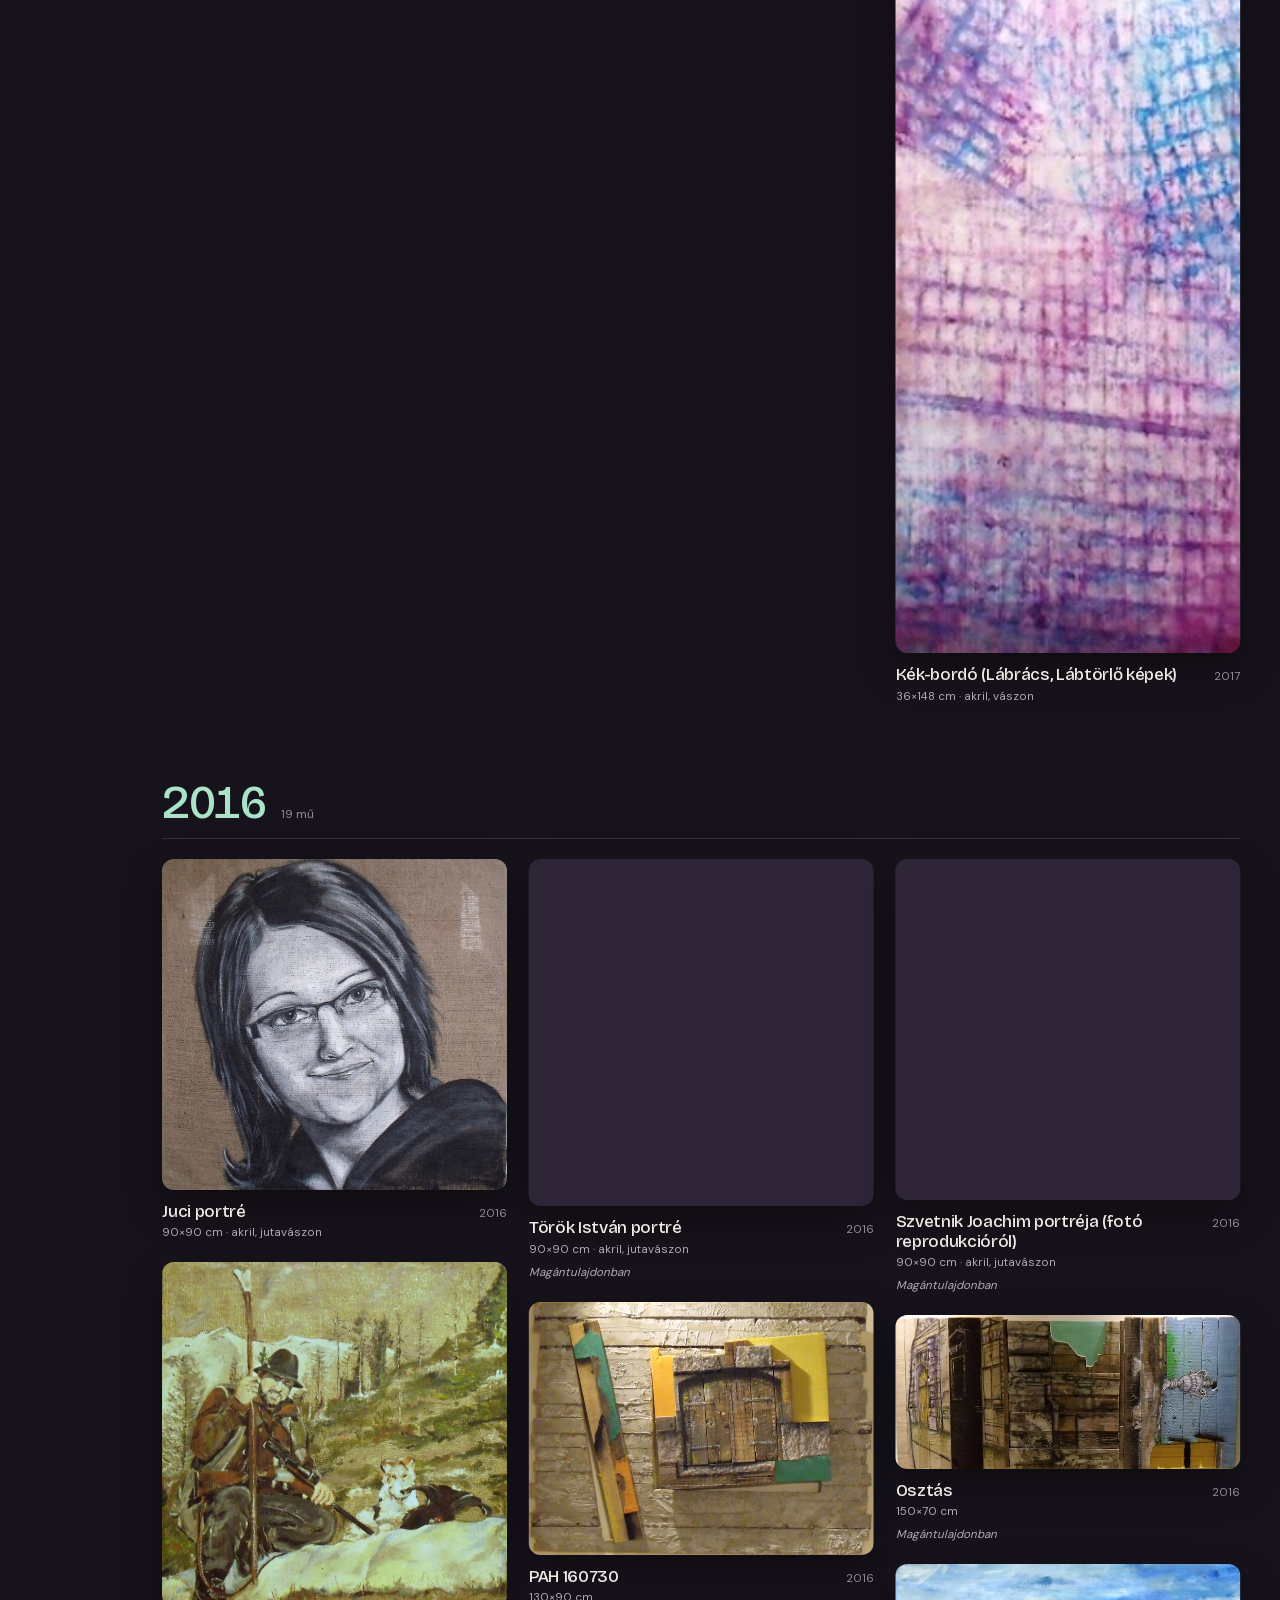
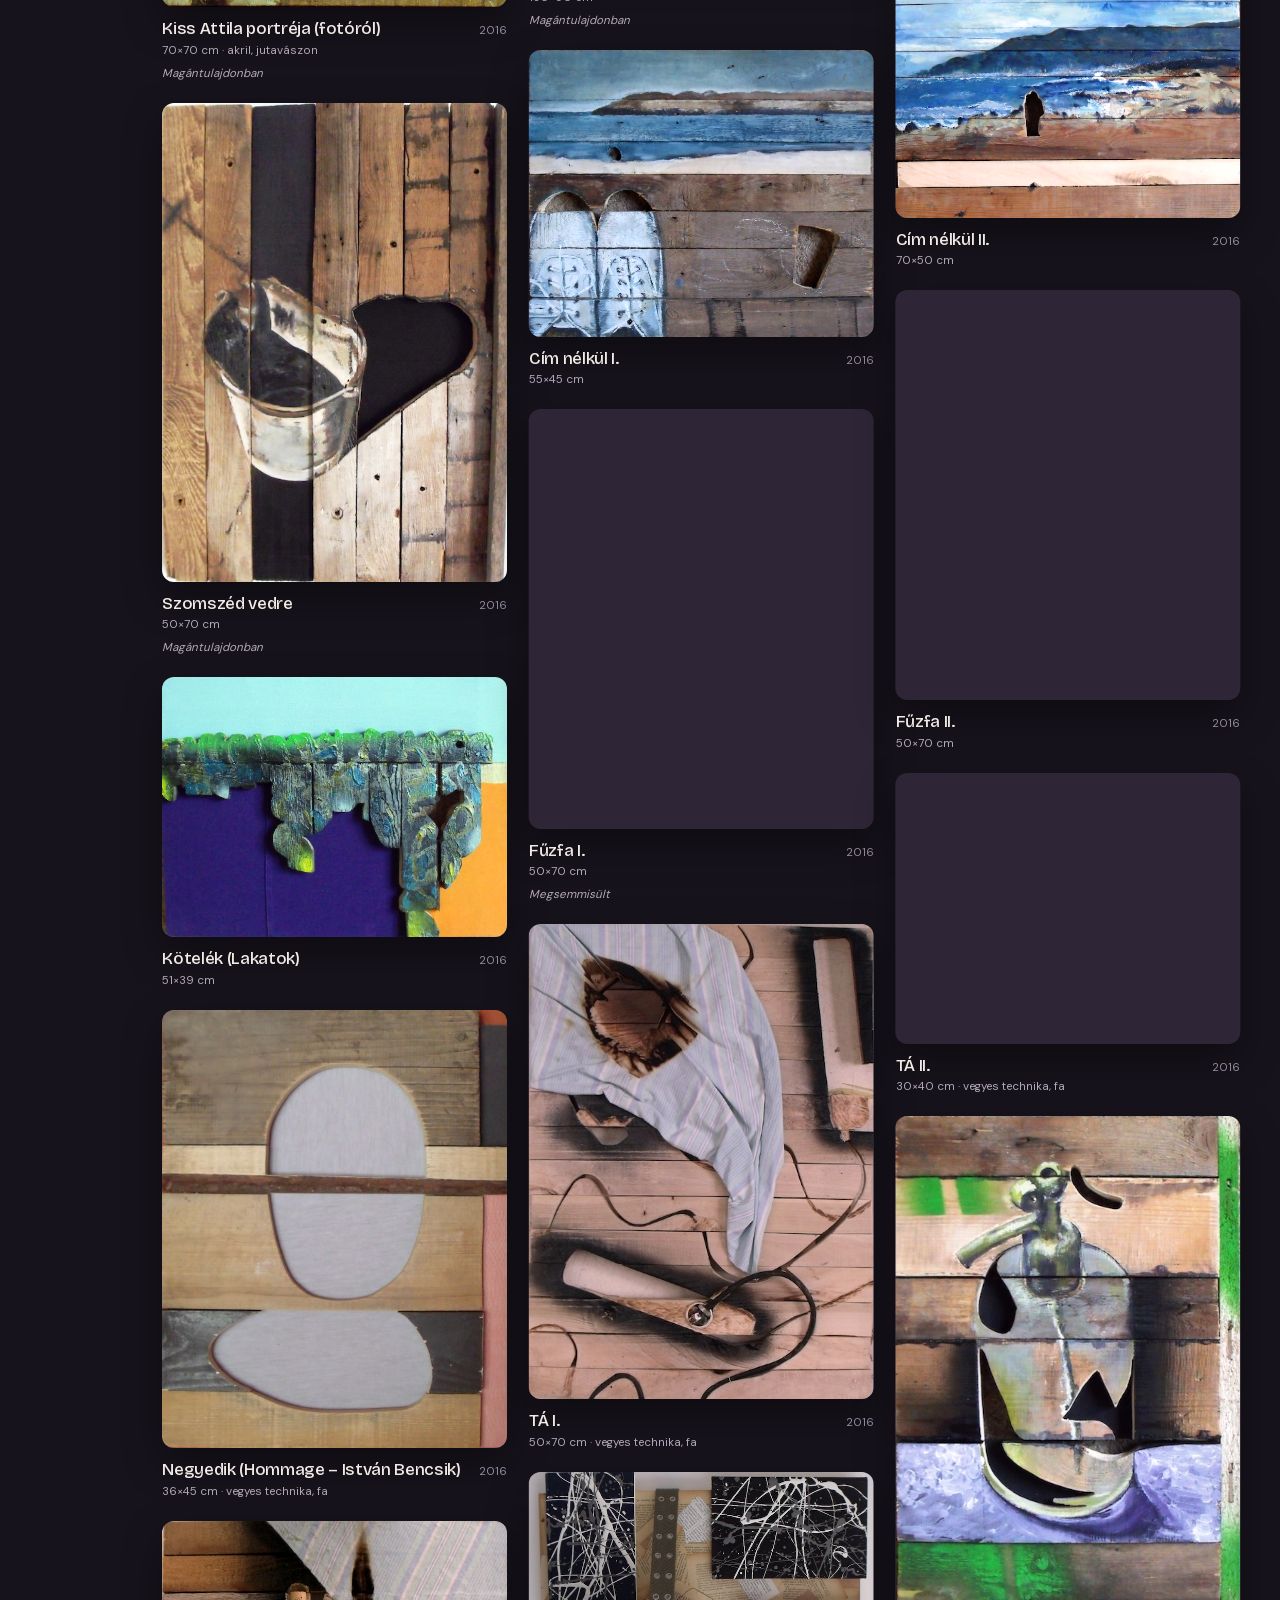
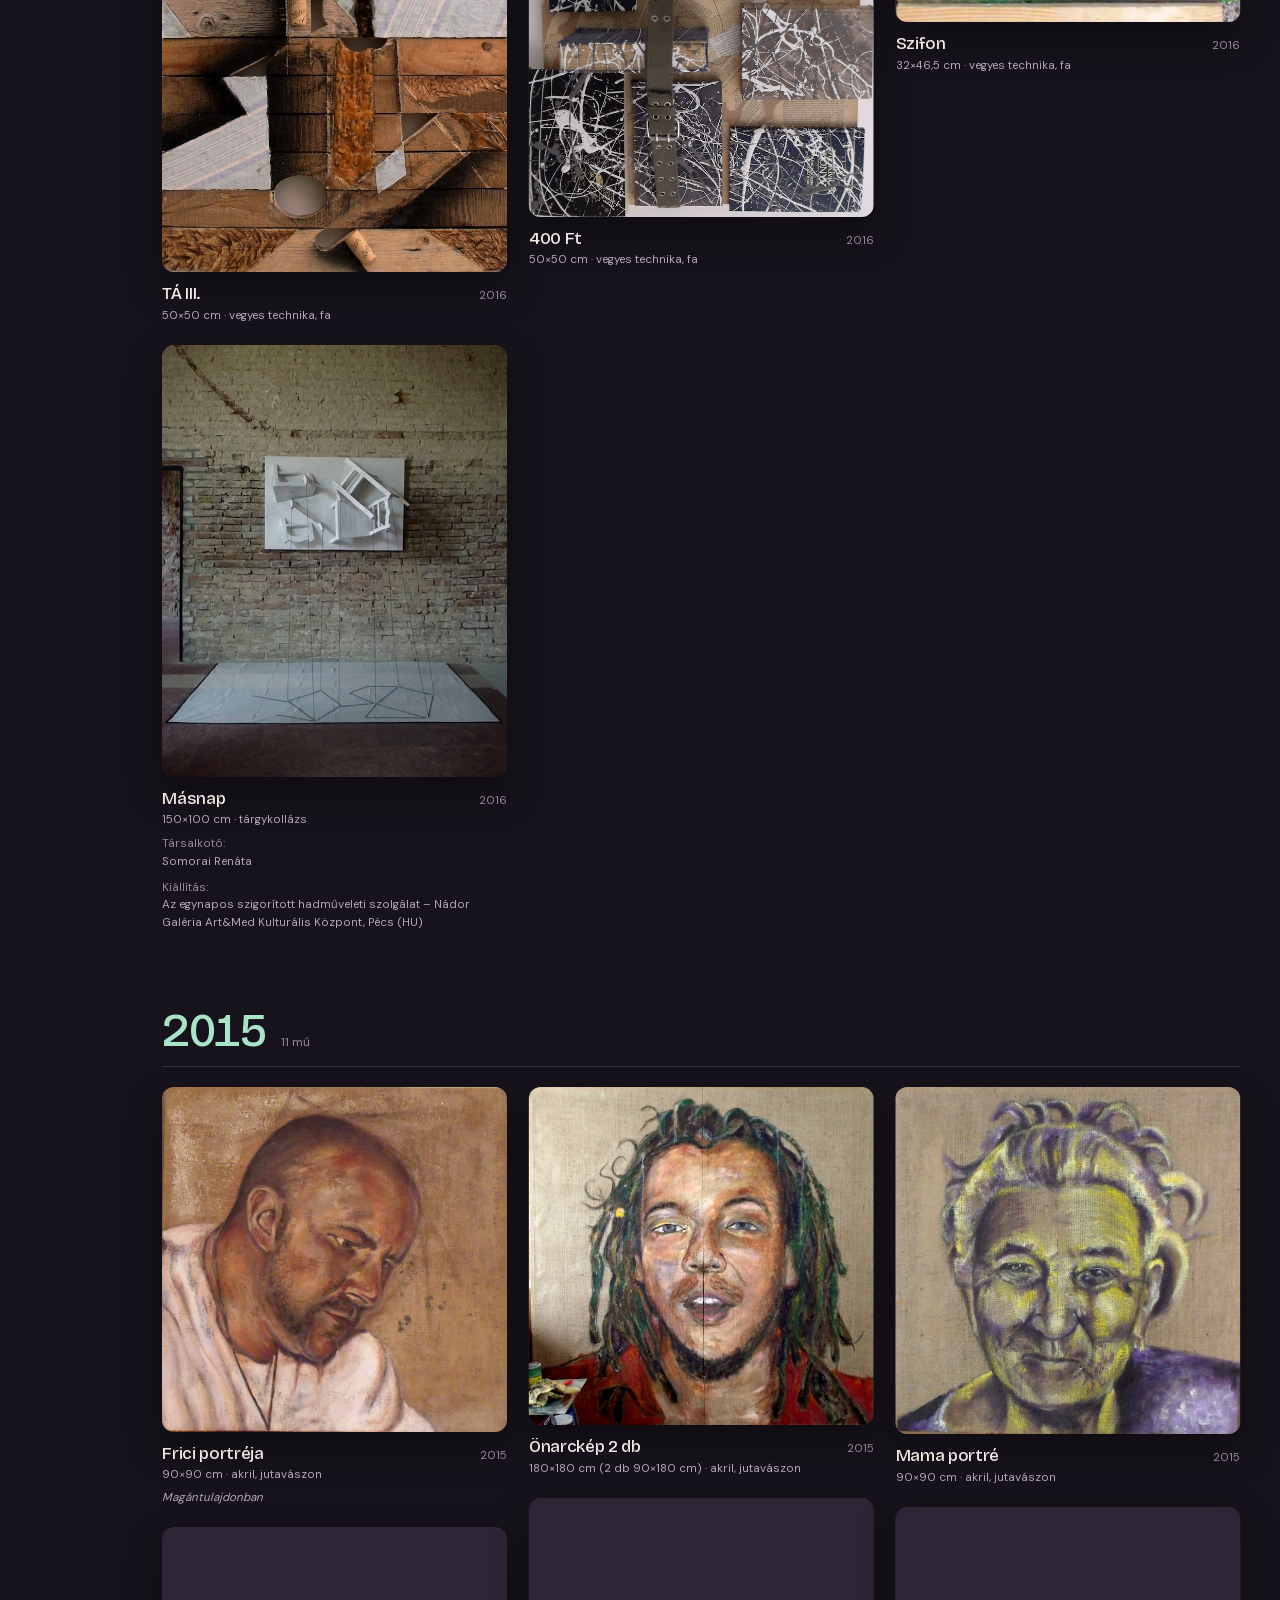
==== commit 71dd4376: "Keep the page still under the viewer on iOS iOS scrolls the page by touch despite overflow: hidden. " ====
--- a/index.html
+++ b/index.html
@@ -40,9 +40,9 @@
 <link rel="preload" href="assets/fonts/dm-sans-latin.woff2" as="font" type="font/woff2" crossorigin>
 <link rel="preload" href="assets/fonts/bricolage-grotesque-latin-ext.woff2" as="font" type="font/woff2" crossorigin>
 <link rel="preload" href="assets/fonts/dm-sans-latin-ext.woff2" as="font" type="font/woff2" crossorigin>
-<link rel="stylesheet" href="assets/css/style.css?v=7628d3f4">
+<link rel="stylesheet" href="assets/css/style.css?v=e5636a18">
 <script src="assets/js/app.js?v=14cda3ef" defer></script>
-<script src="assets/js/viewer.js?v=e8288815" defer></script>
+<script src="assets/js/viewer.js?v=b76c2a33" defer></script>
 <script src="assets/js/inquiry.js?v=53126cce" defer></script>
 </head>
 <body>
--- a/assets/css/style.css
+++ b/assets/css/style.css
@@ -982,7 +982,7 @@
 .viewer__more-toggle .icon { transition: transform .2s; }
 .viewer__more-toggle[aria-expanded="true"] .icon { transform: rotate(180deg); }
 /* Long credits scroll inside the caption instead of pushing the title off screen. */
-.viewer__more { max-height: 38vh; overflow-y: auto; margin-top: 10px; font-size: 13px; line-height: 1.55; color: rgba(241, 233, 228, .78); text-wrap: pretty; }
+.viewer__more { max-height: 38vh; overflow-y: auto; overscroll-behavior: contain; margin-top: 10px; font-size: 13px; line-height: 1.55; color: rgba(241, 233, 228, .78); text-wrap: pretty; }
 .viewer__more-title { font-style: italic; font-weight: 600; color: rgba(241, 233, 228, .92); }
 .viewer__line[hidden], .viewer__status[hidden], .viewer__notes[hidden],
 .viewer__more-toggle[hidden], .viewer__more[hidden] { display: none; }
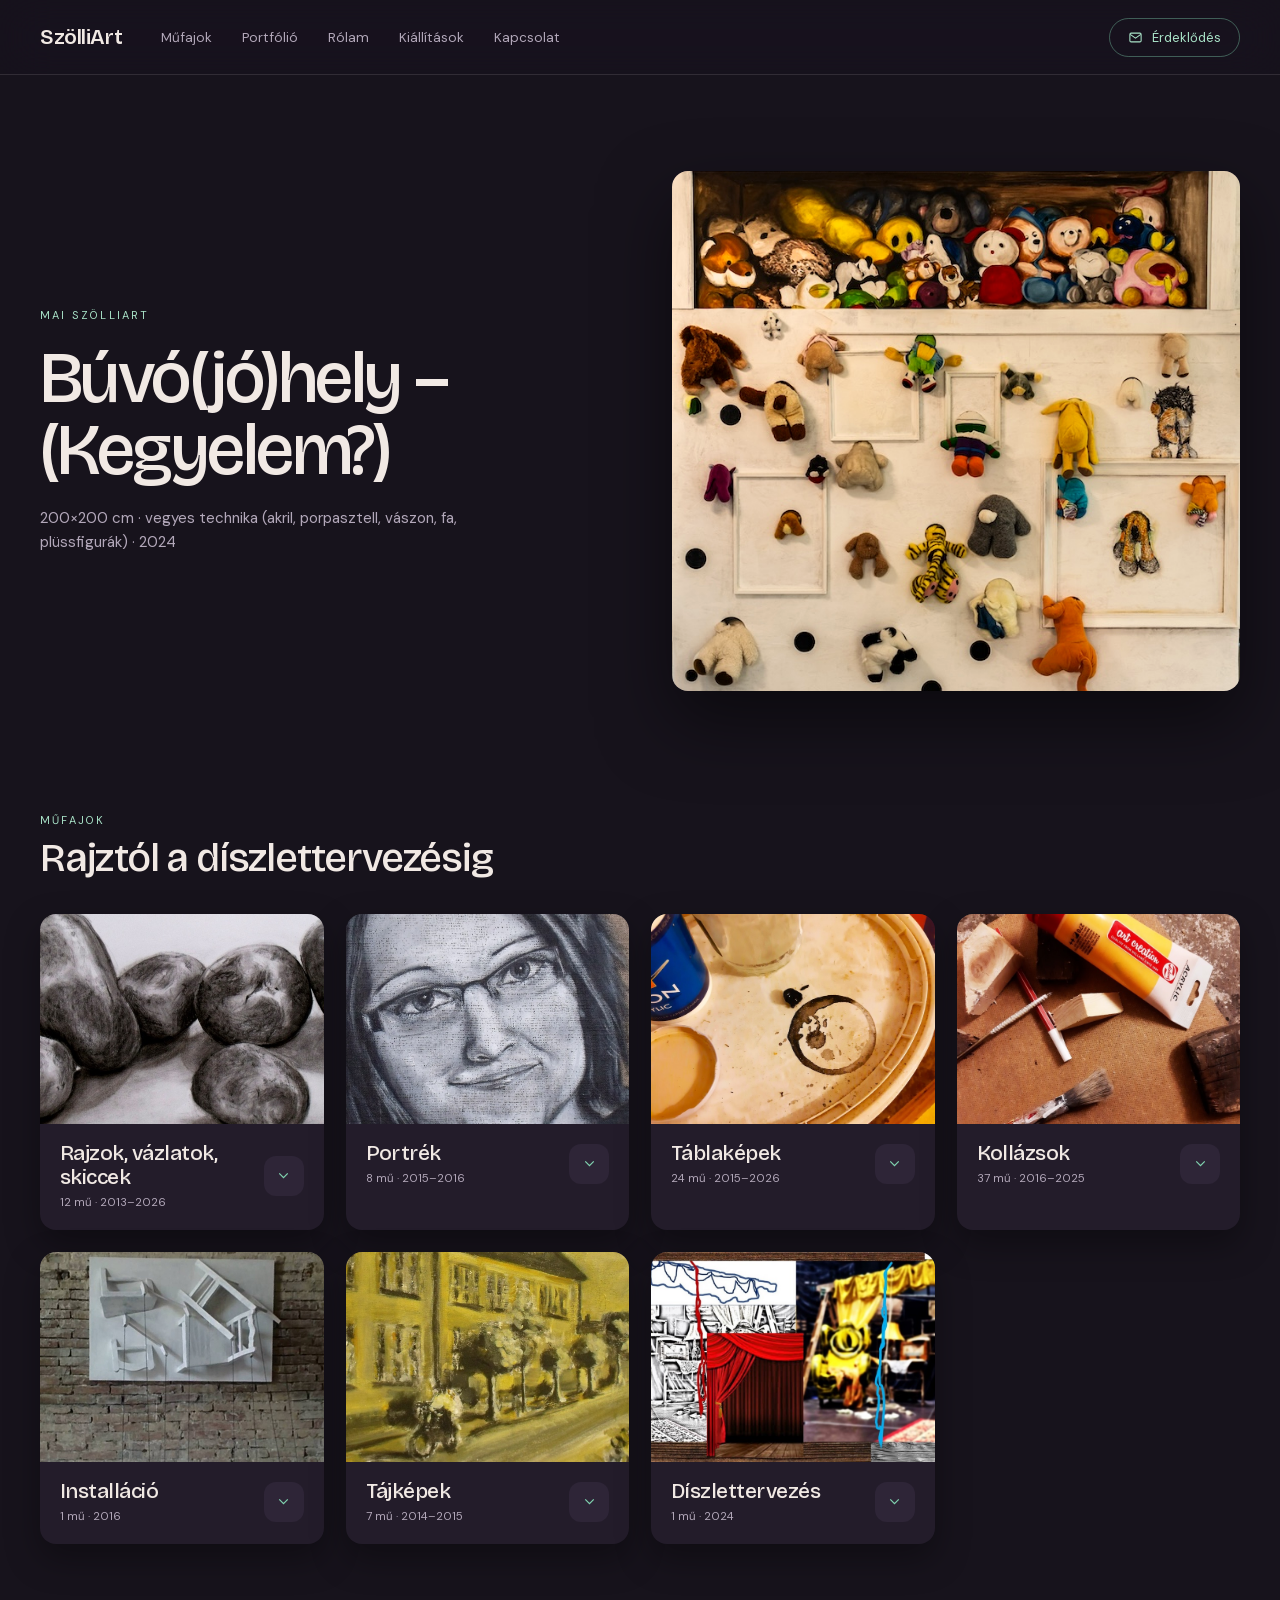
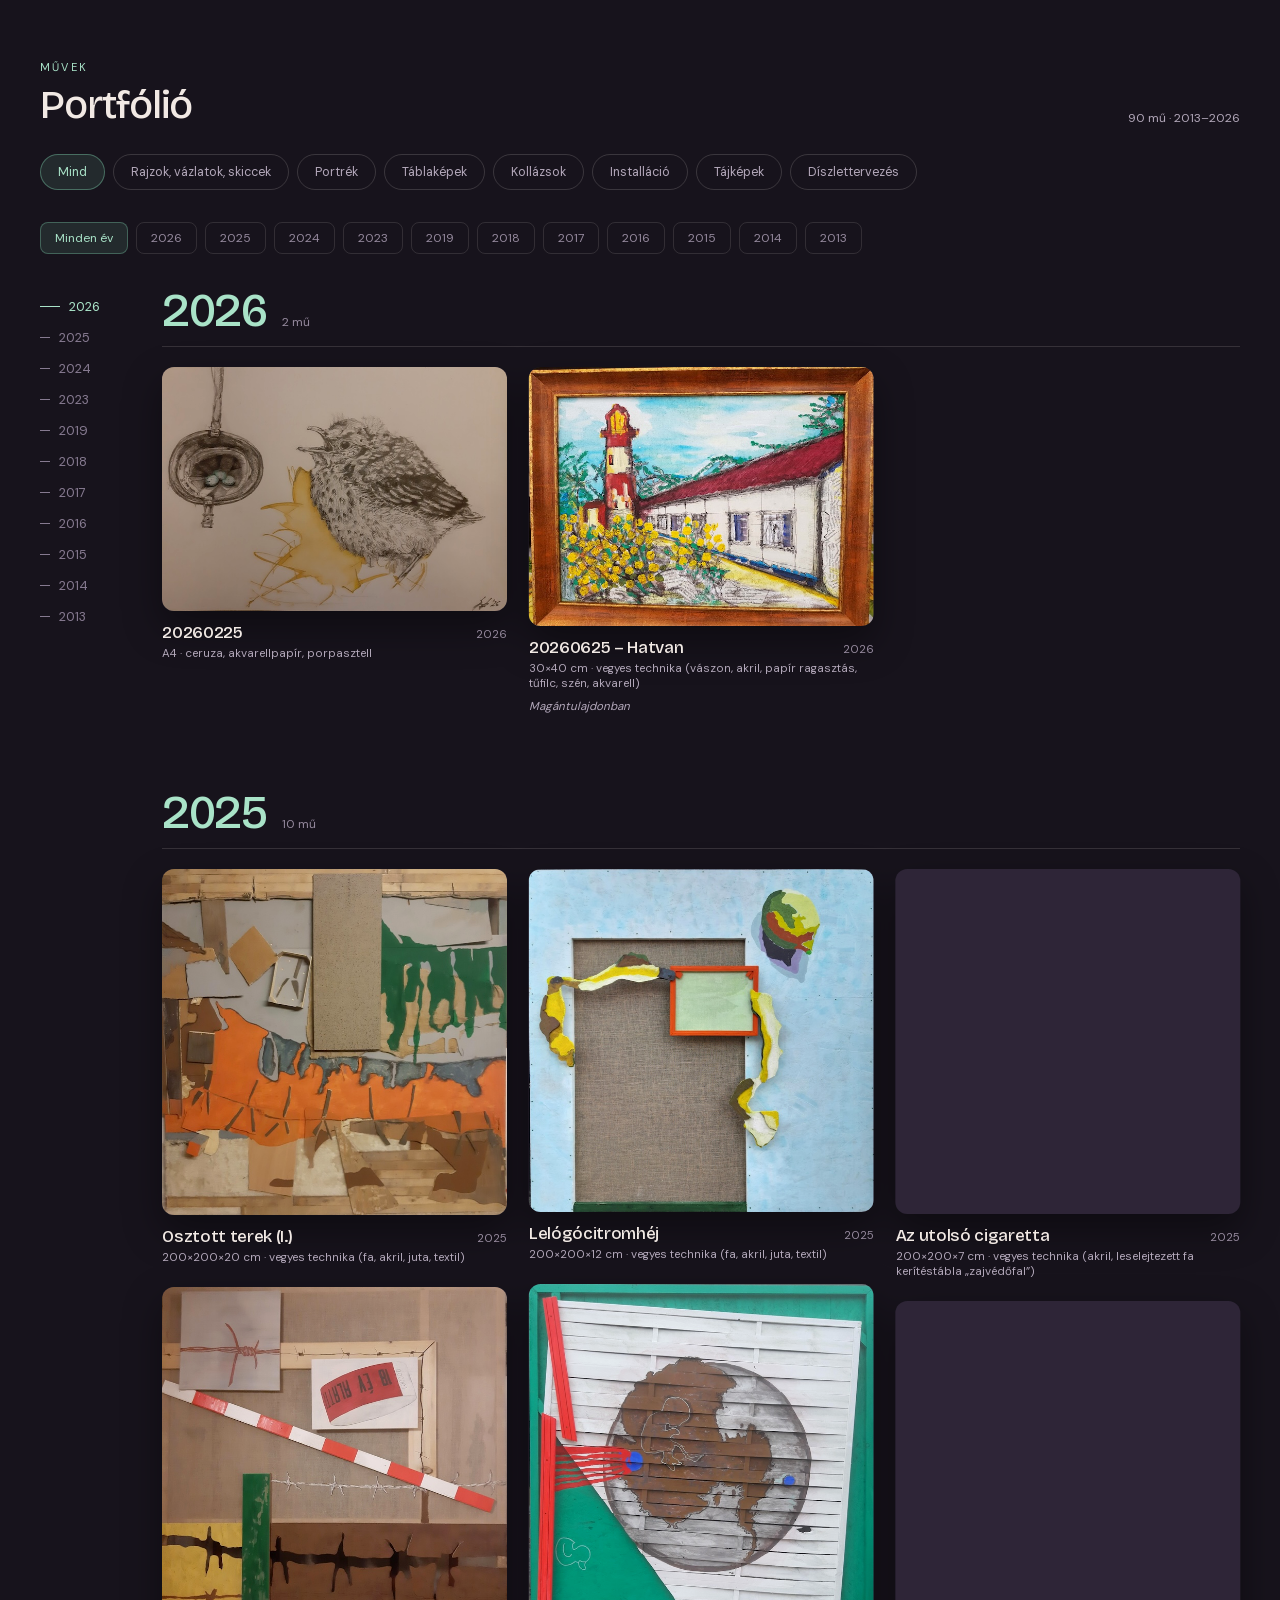
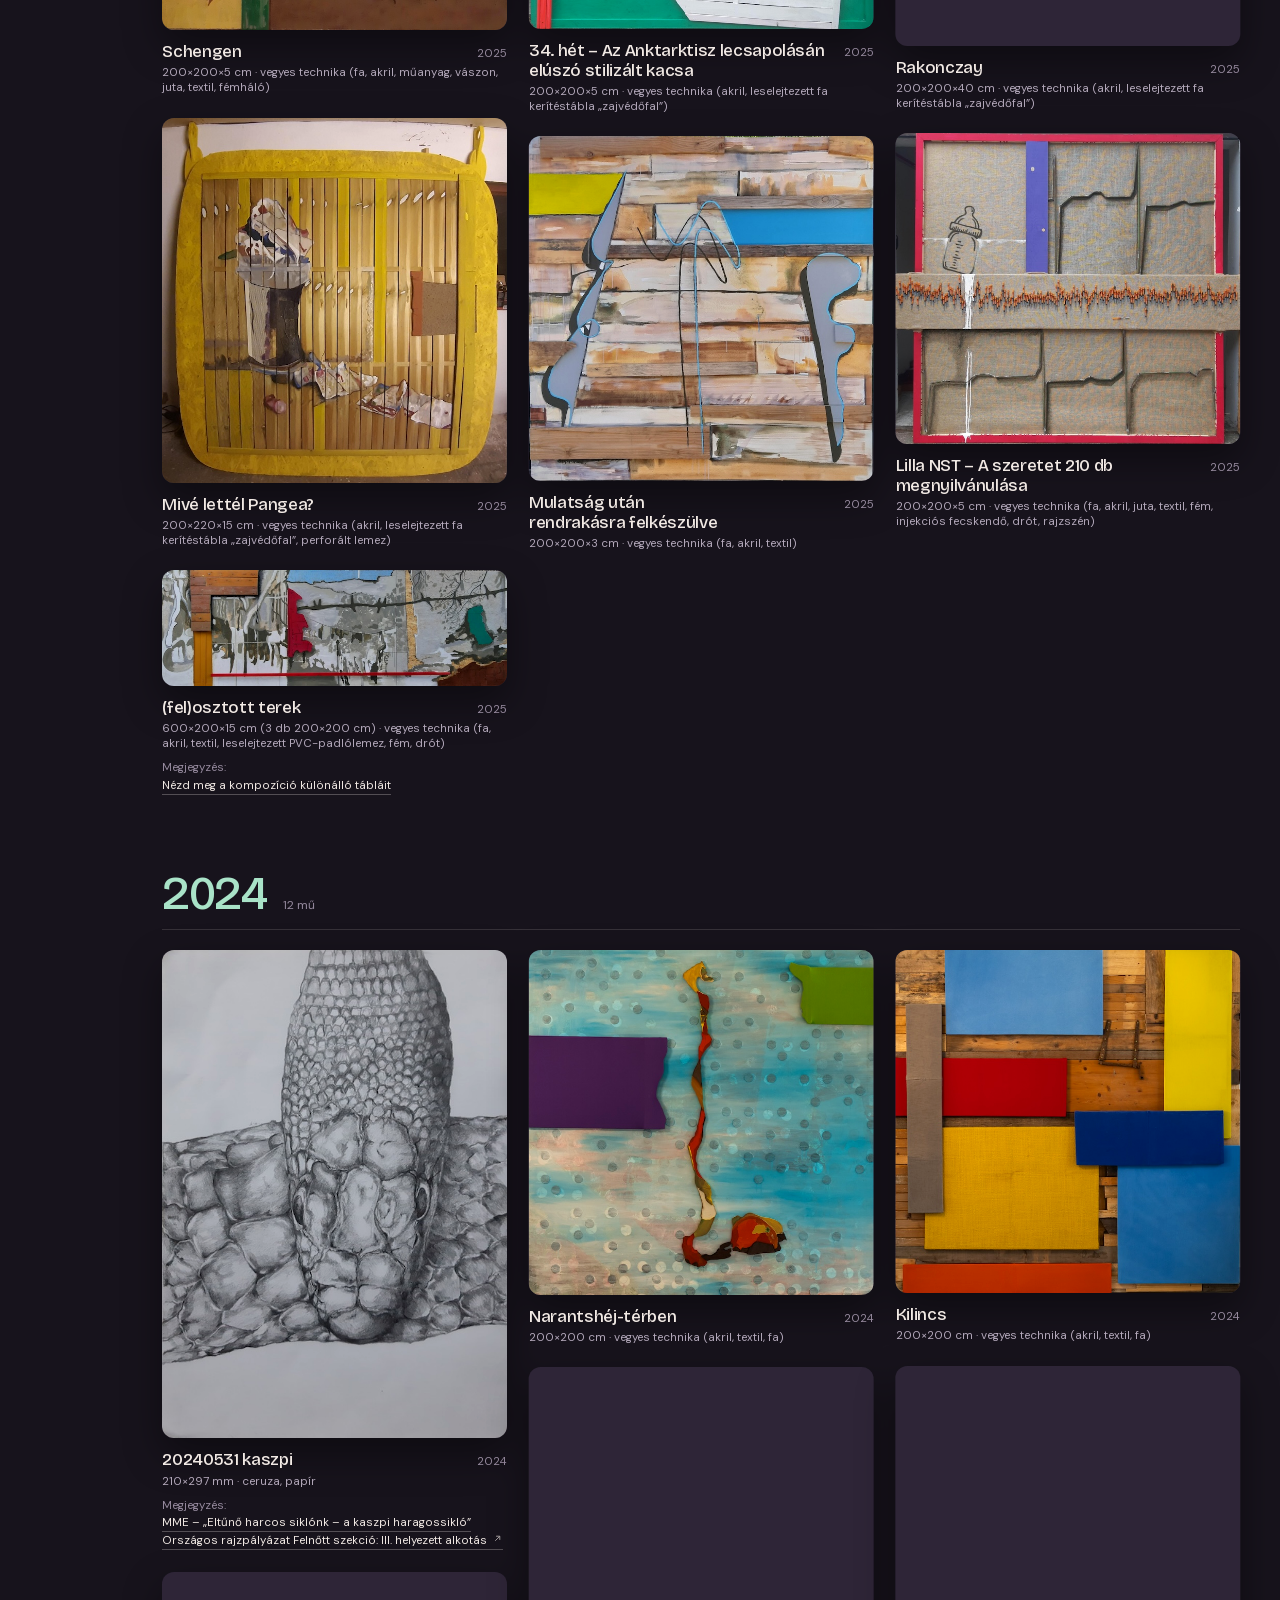
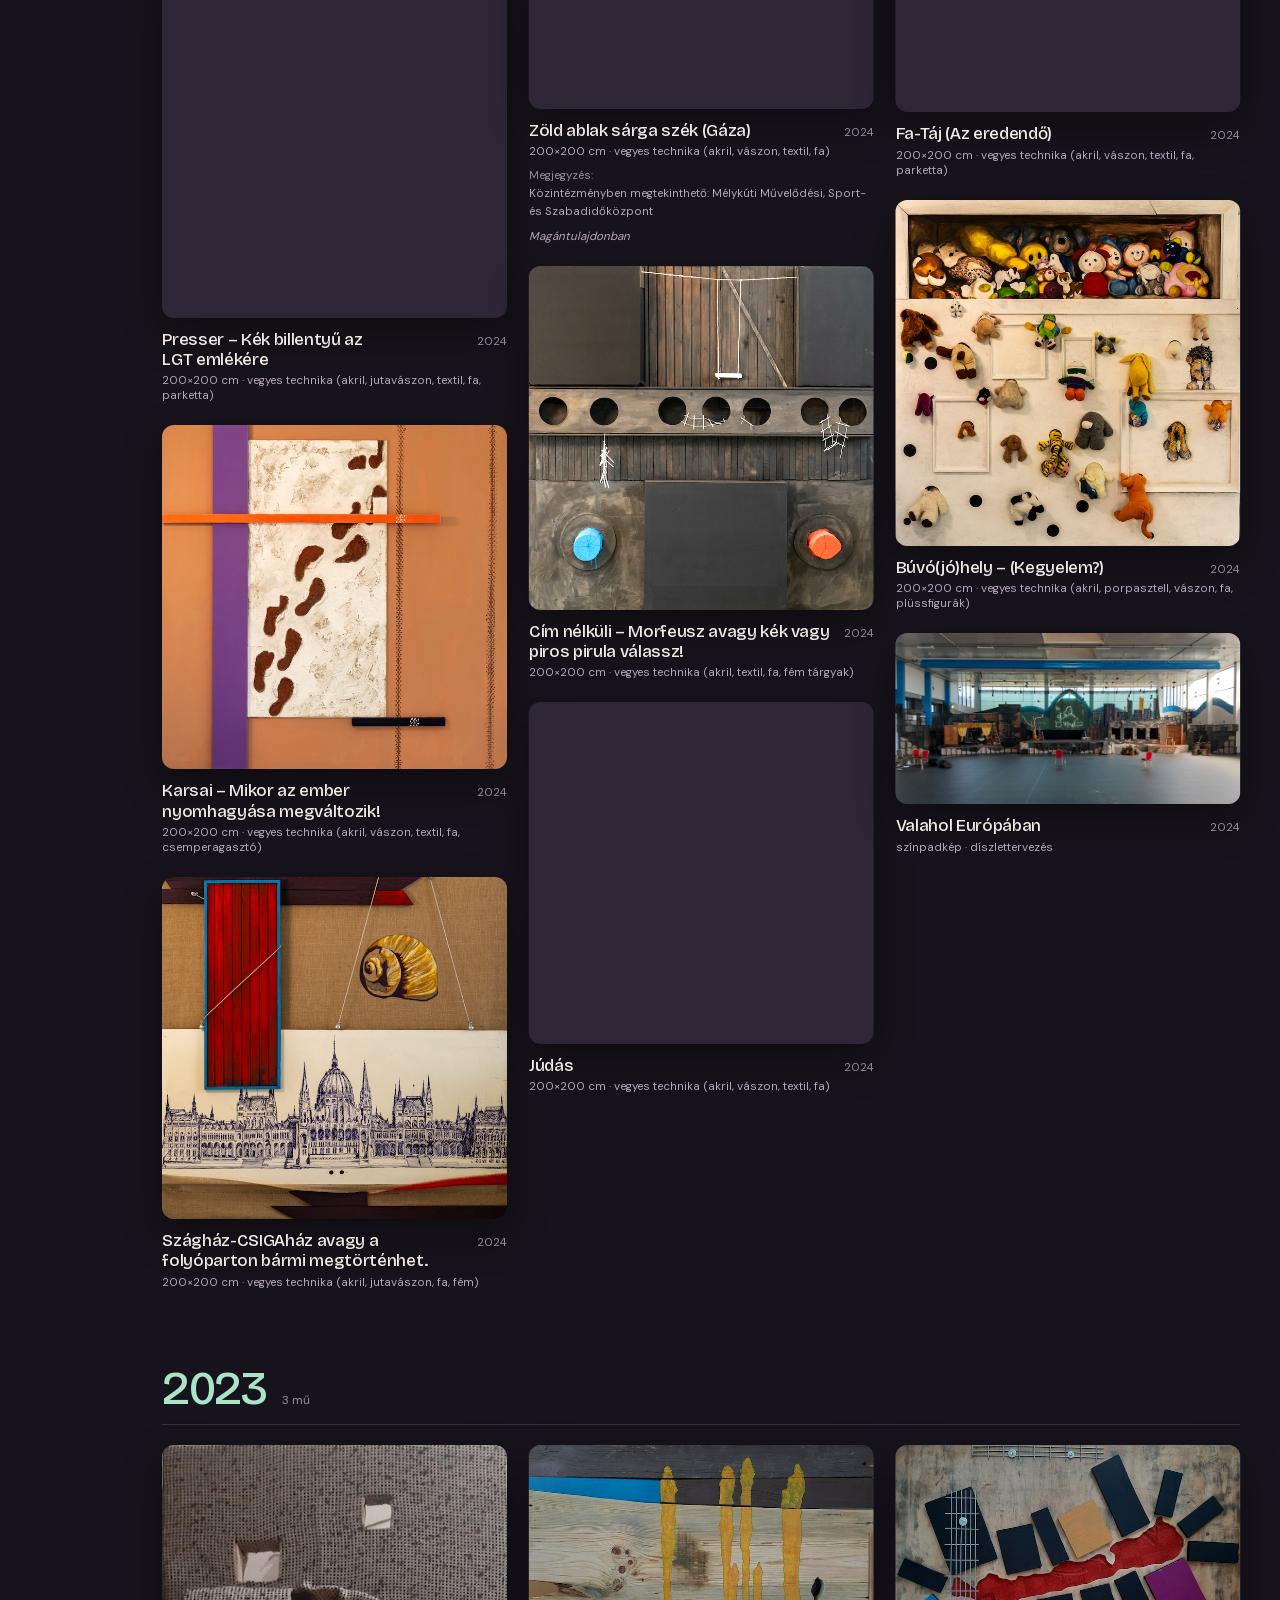
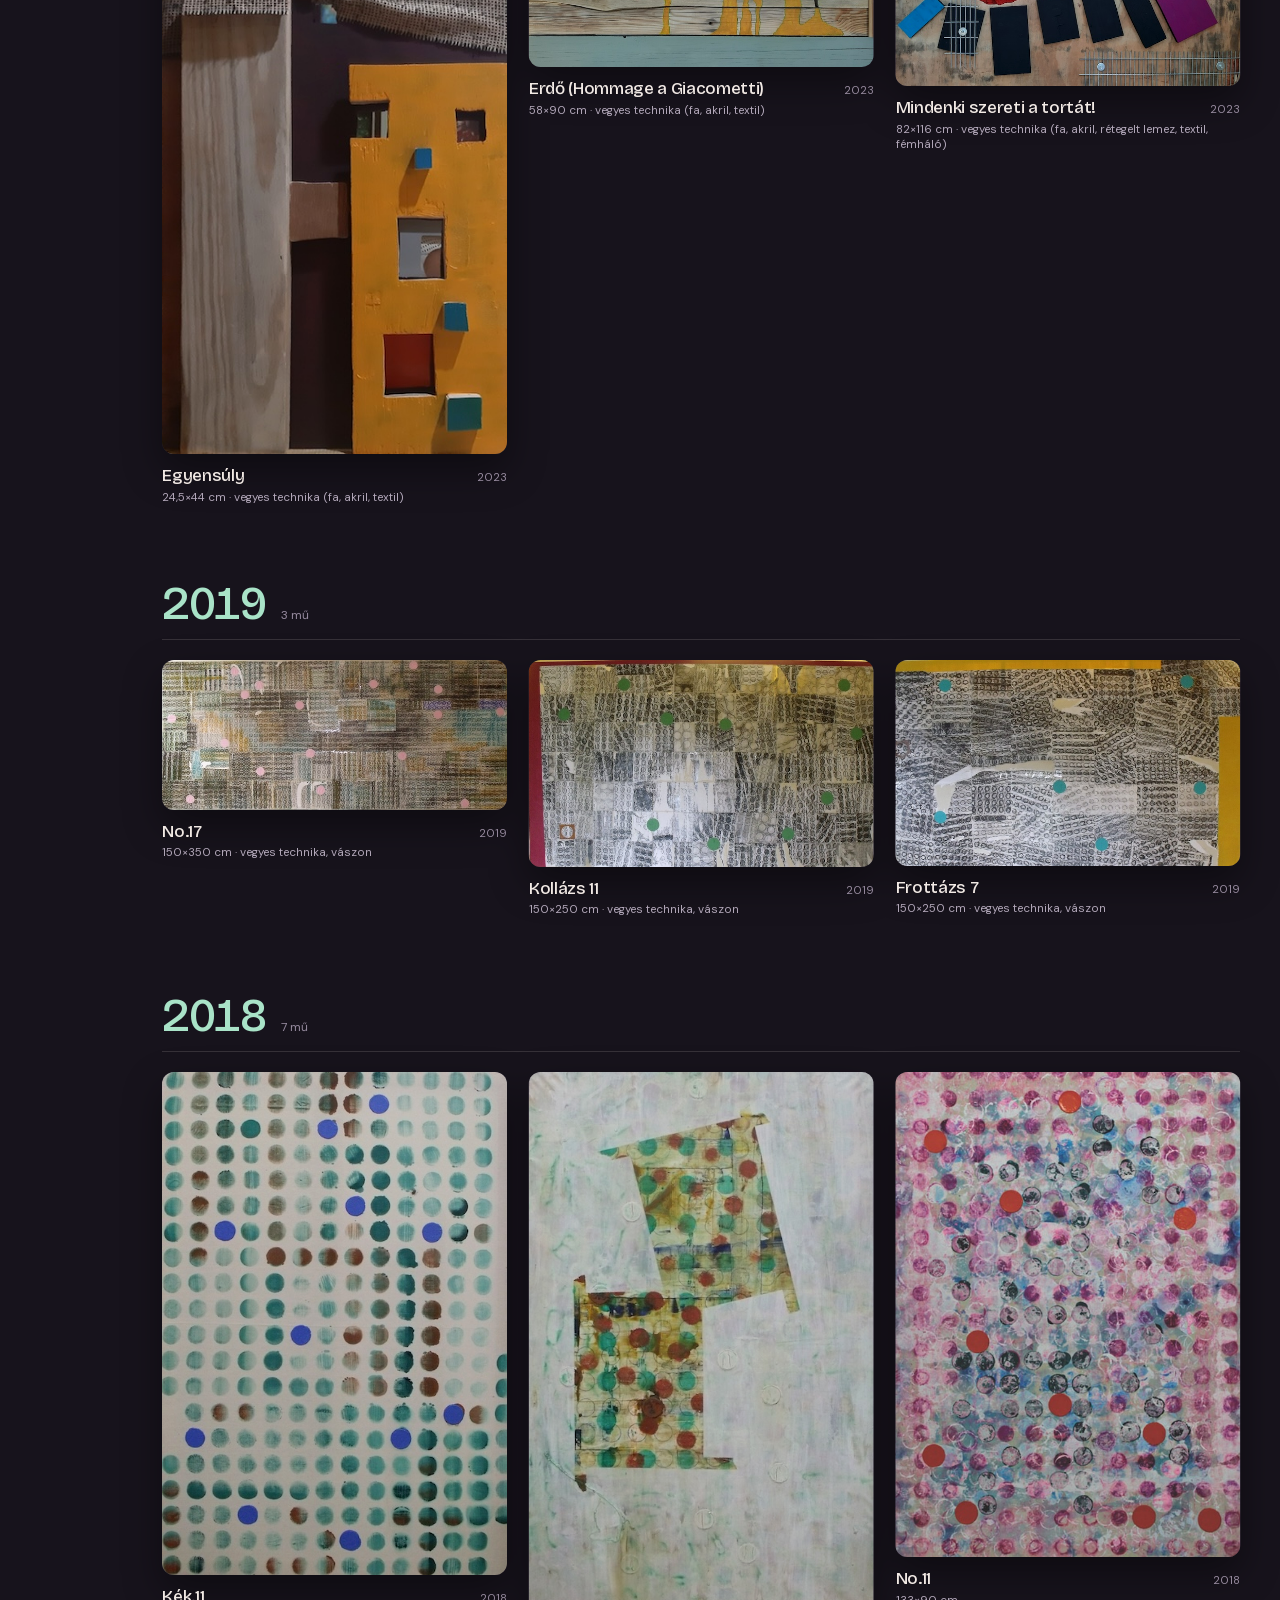
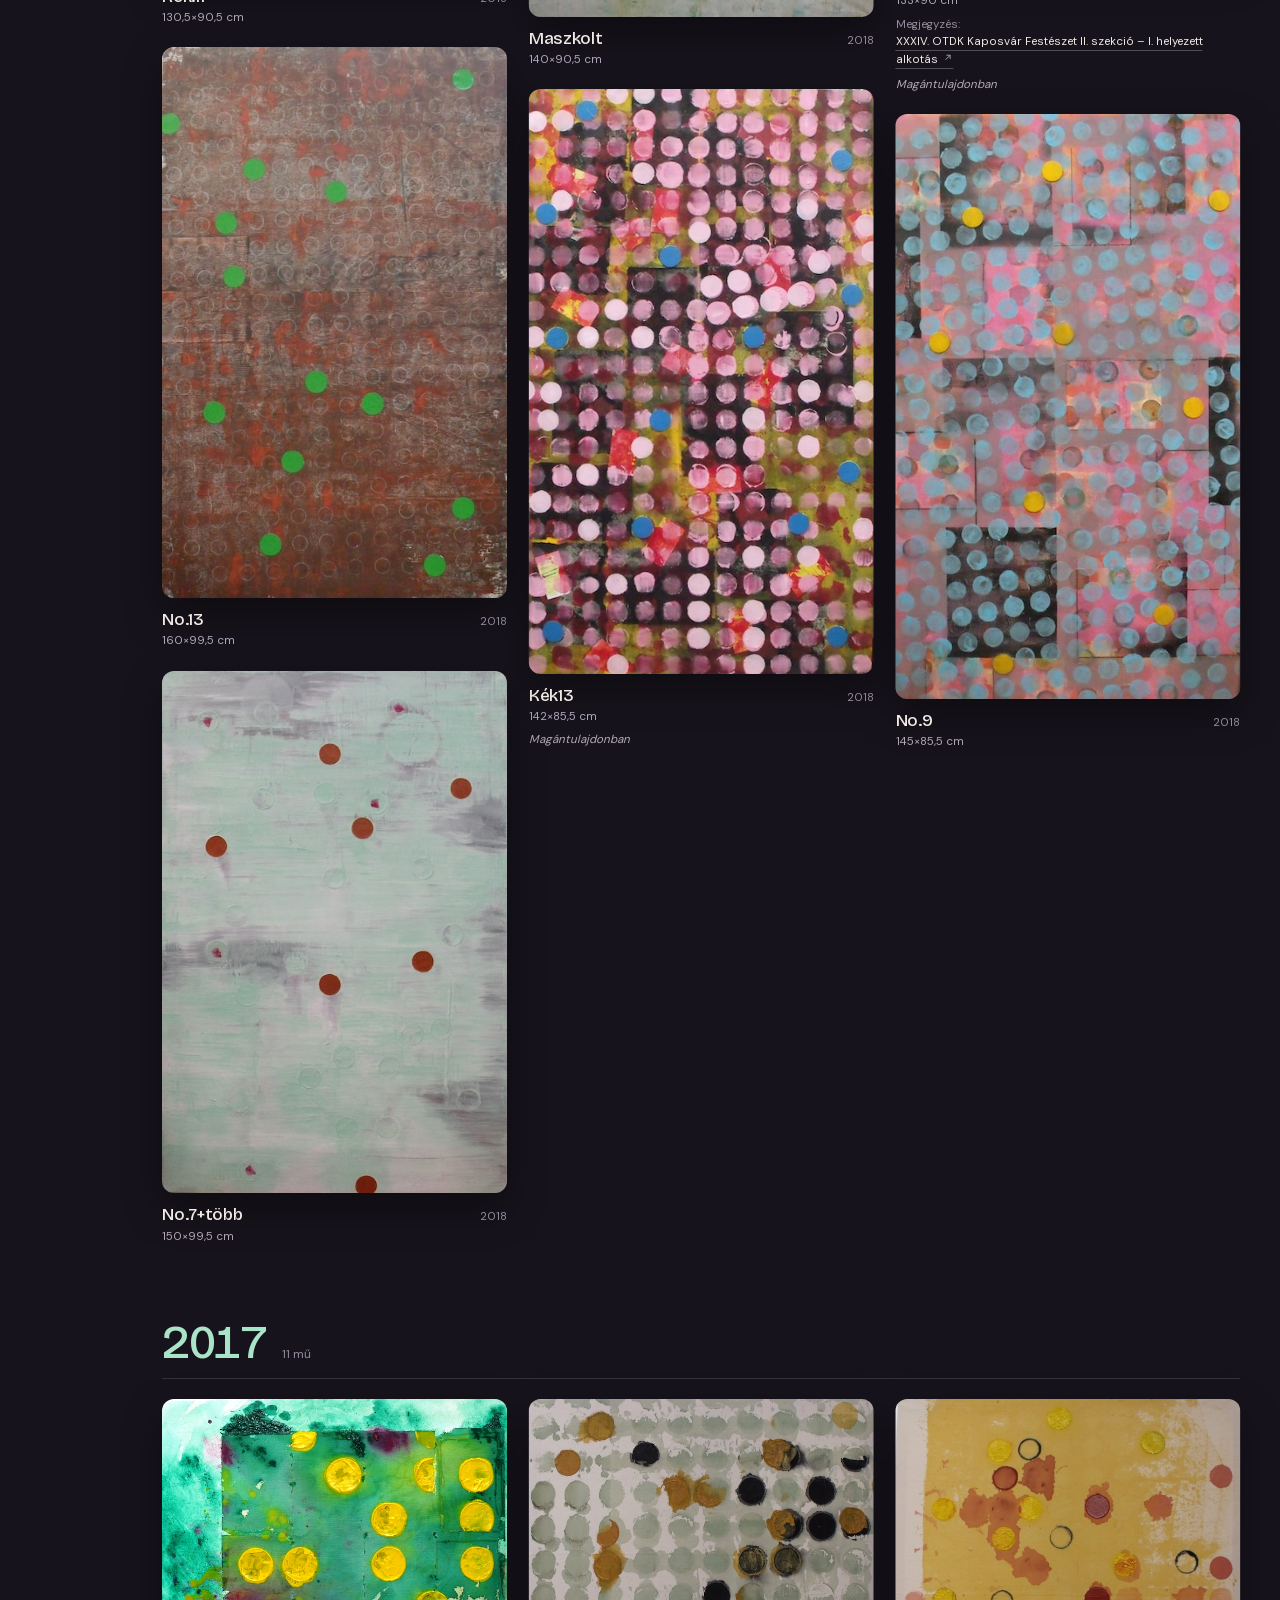
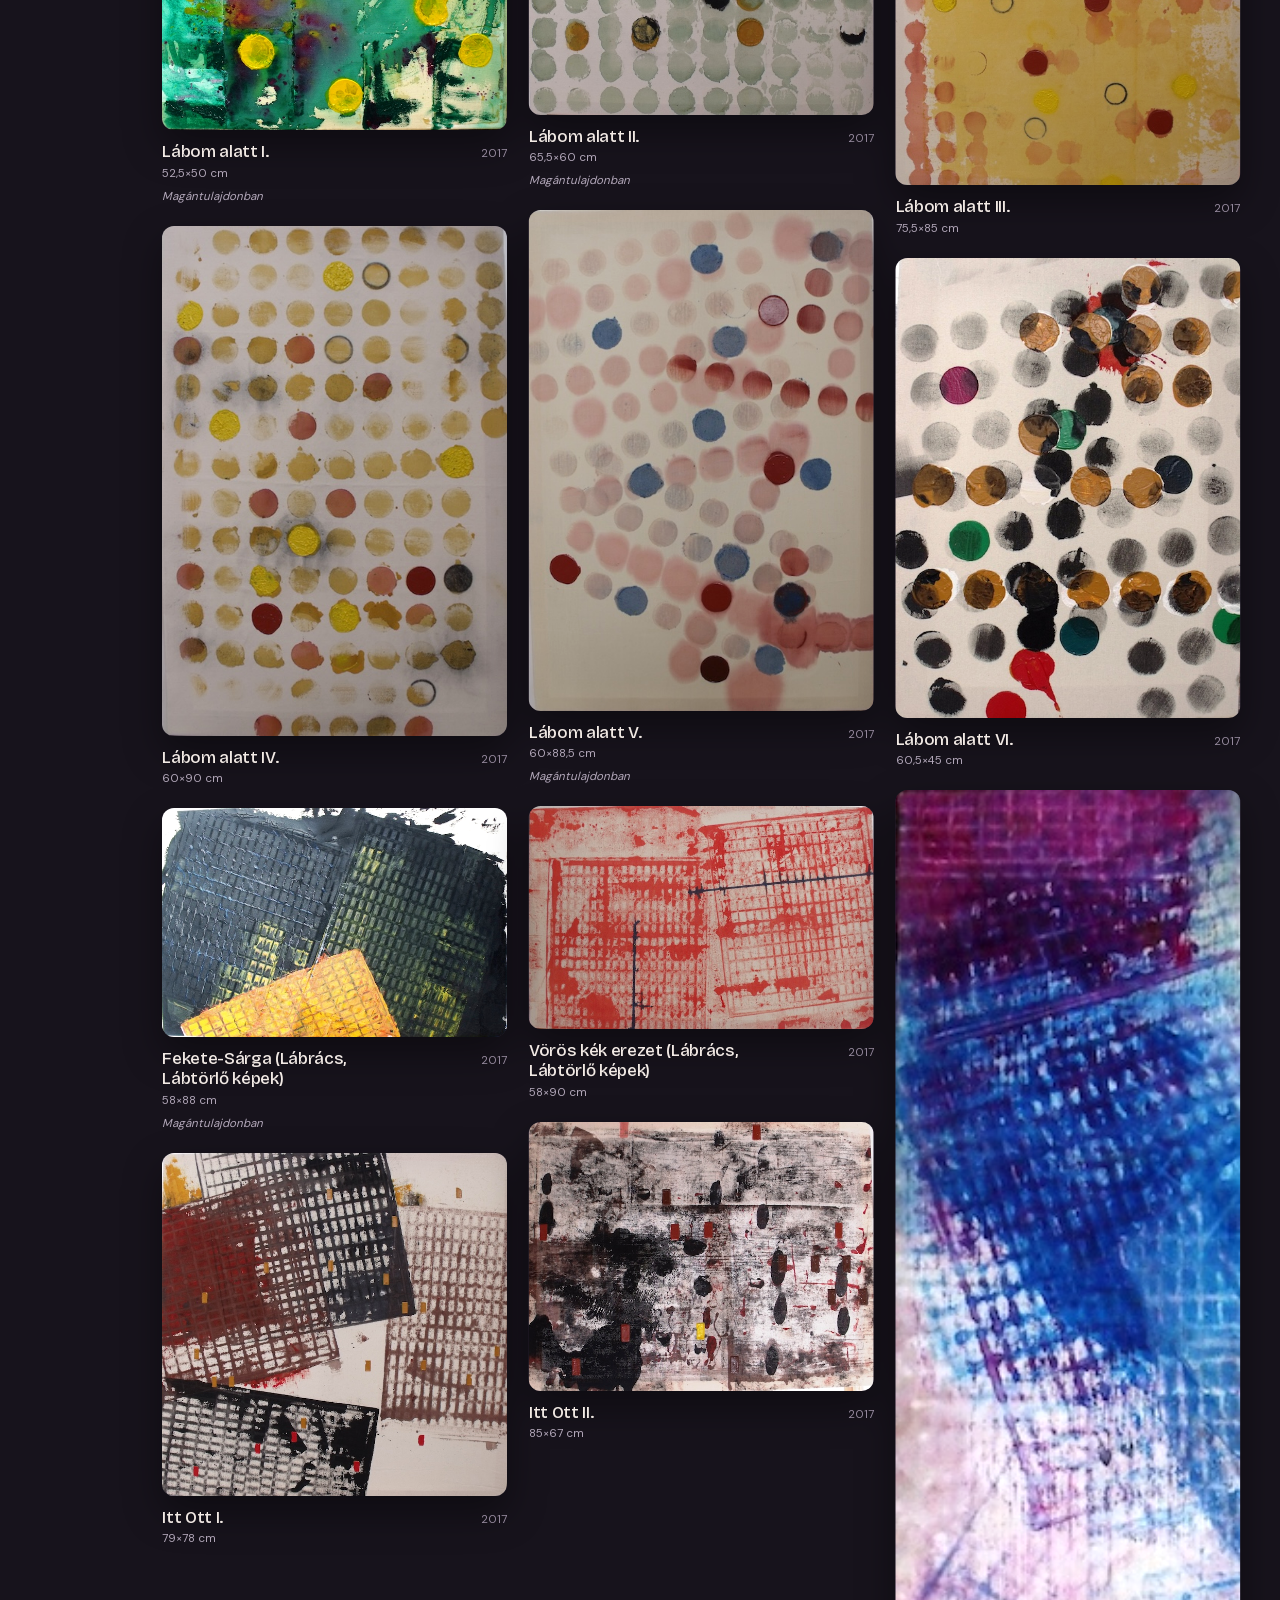
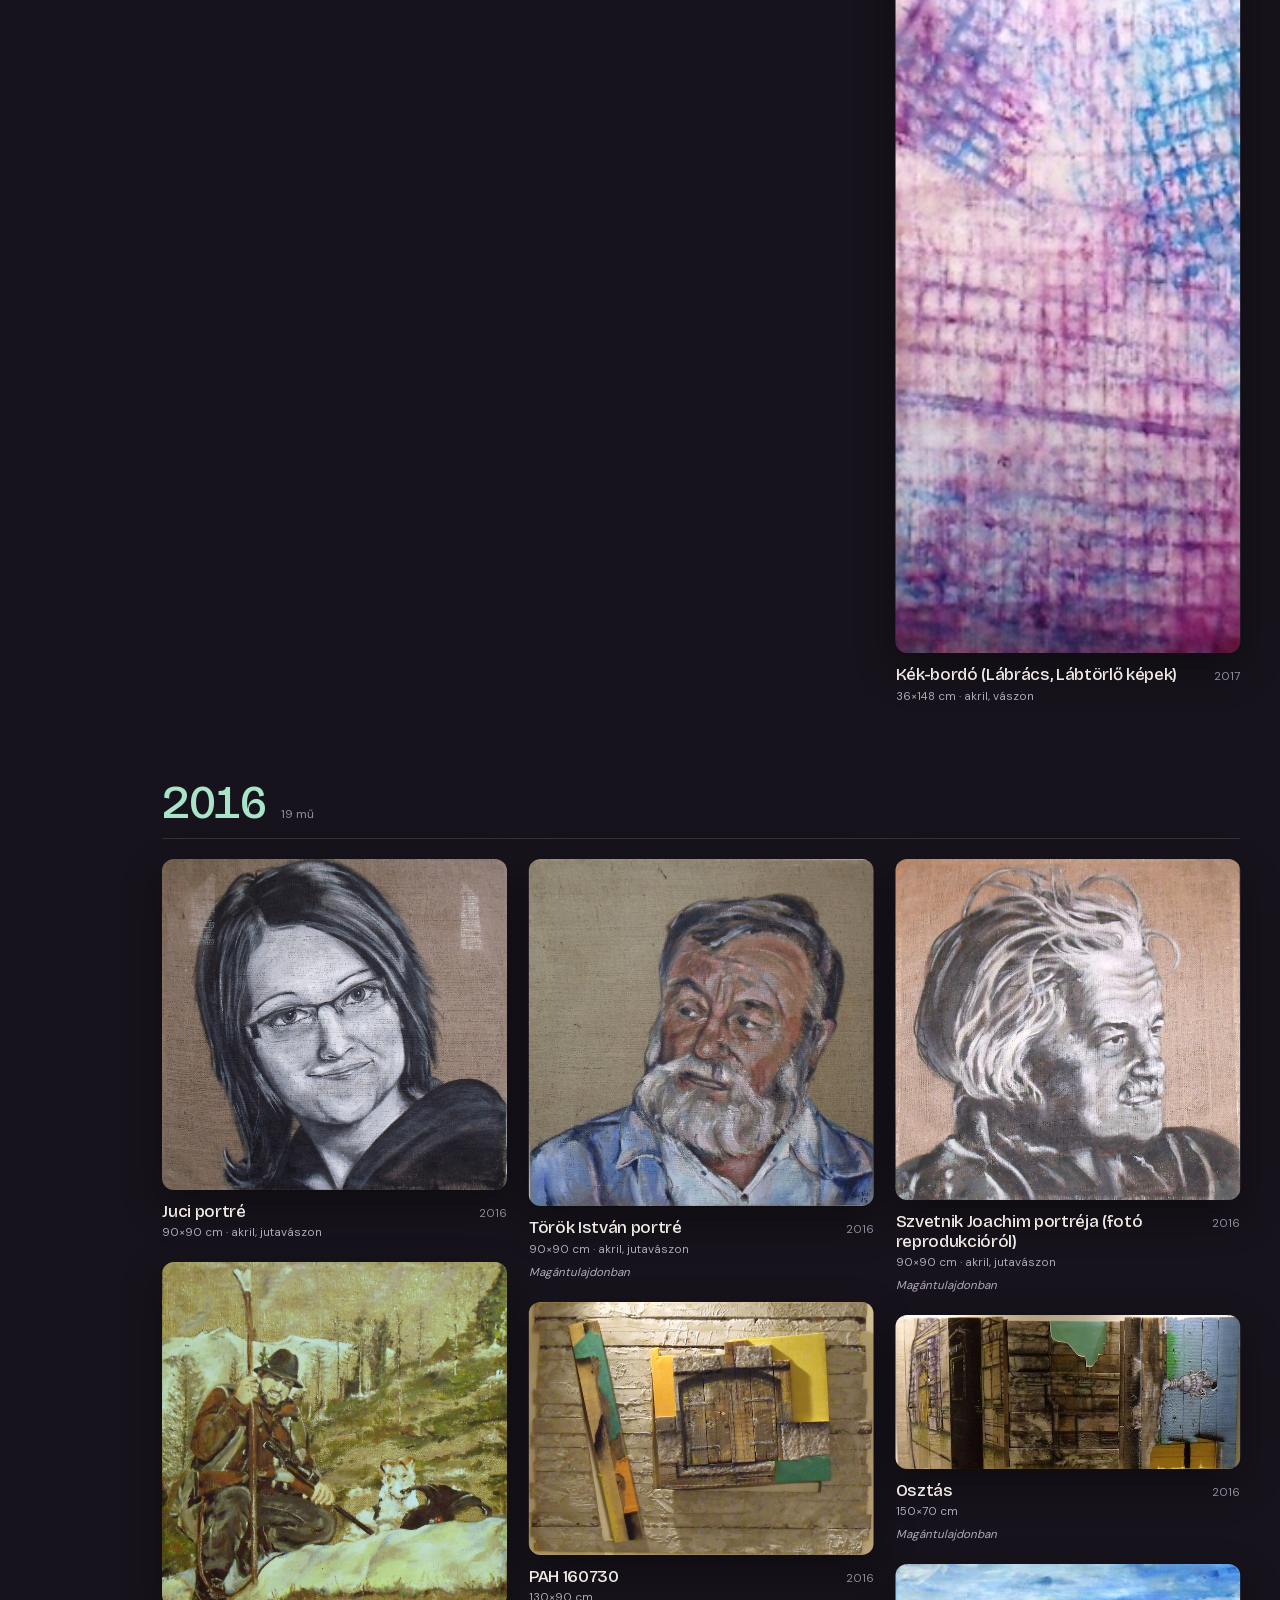
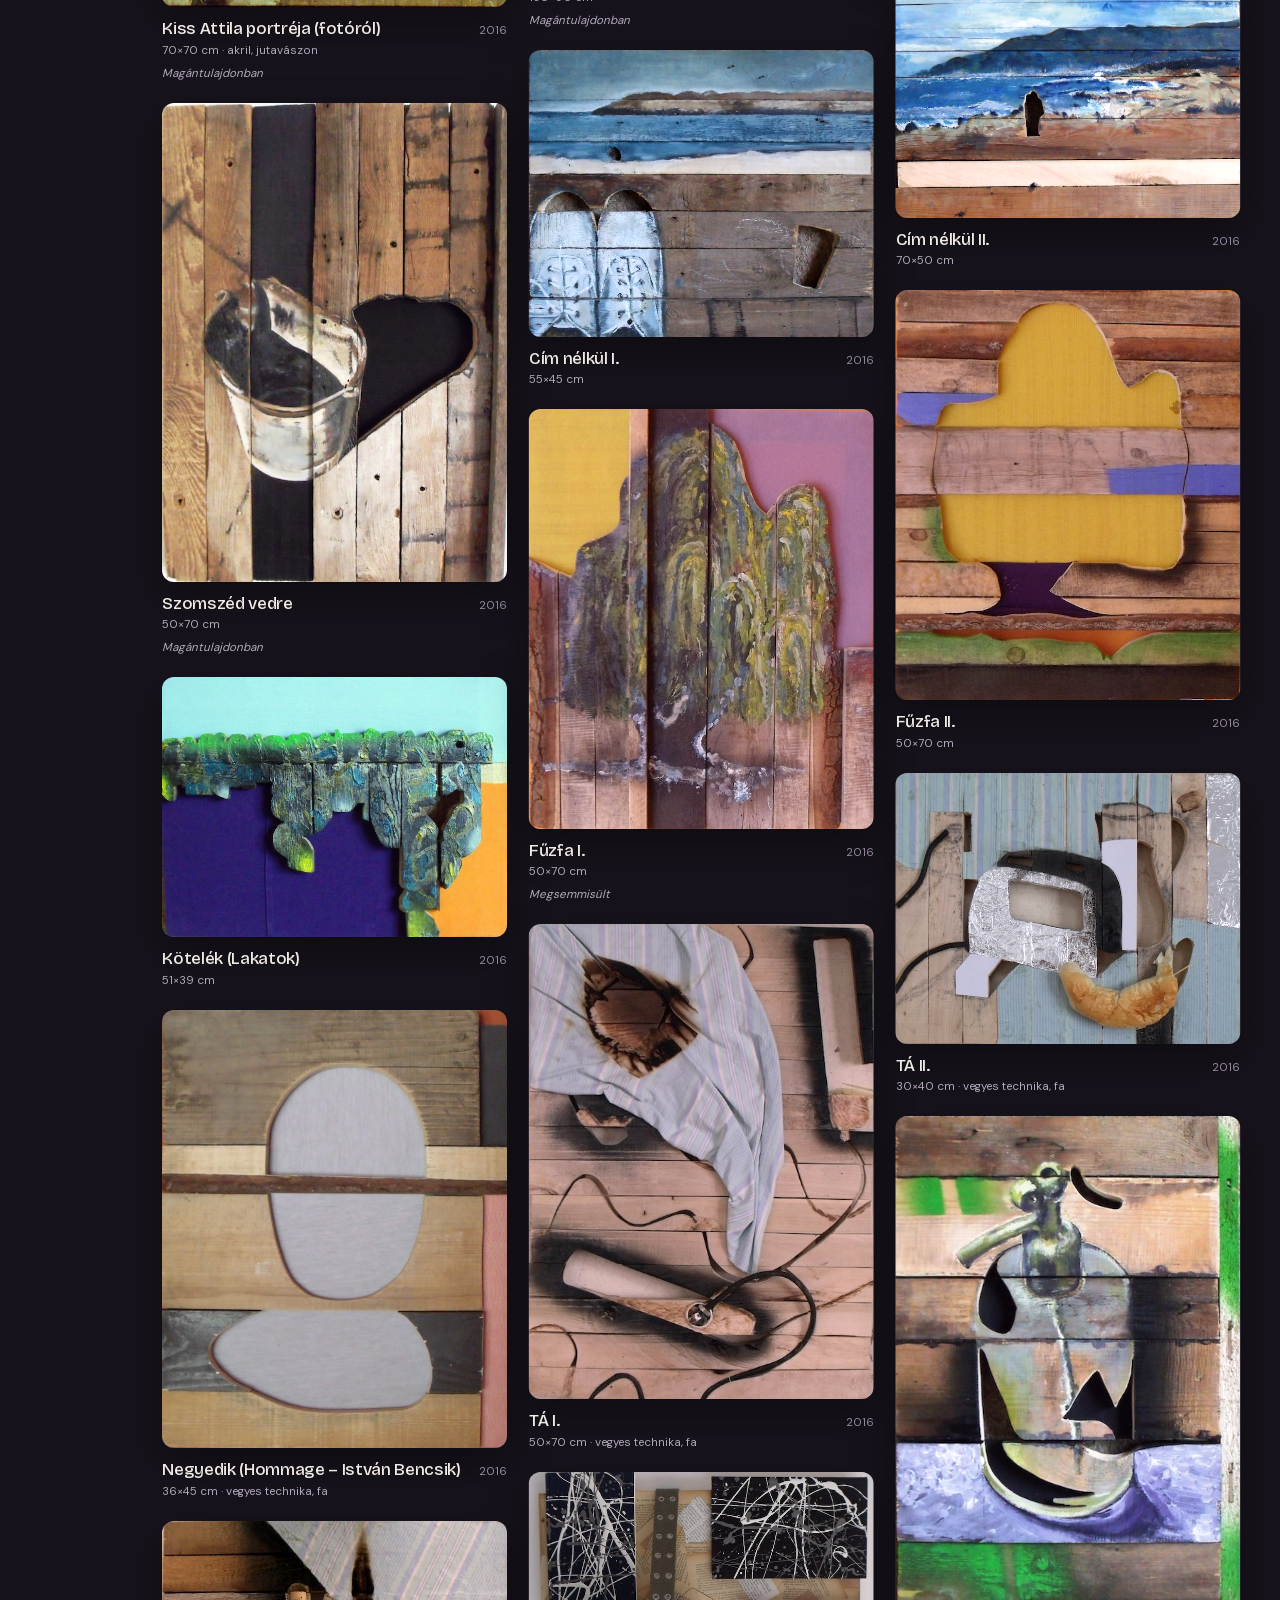
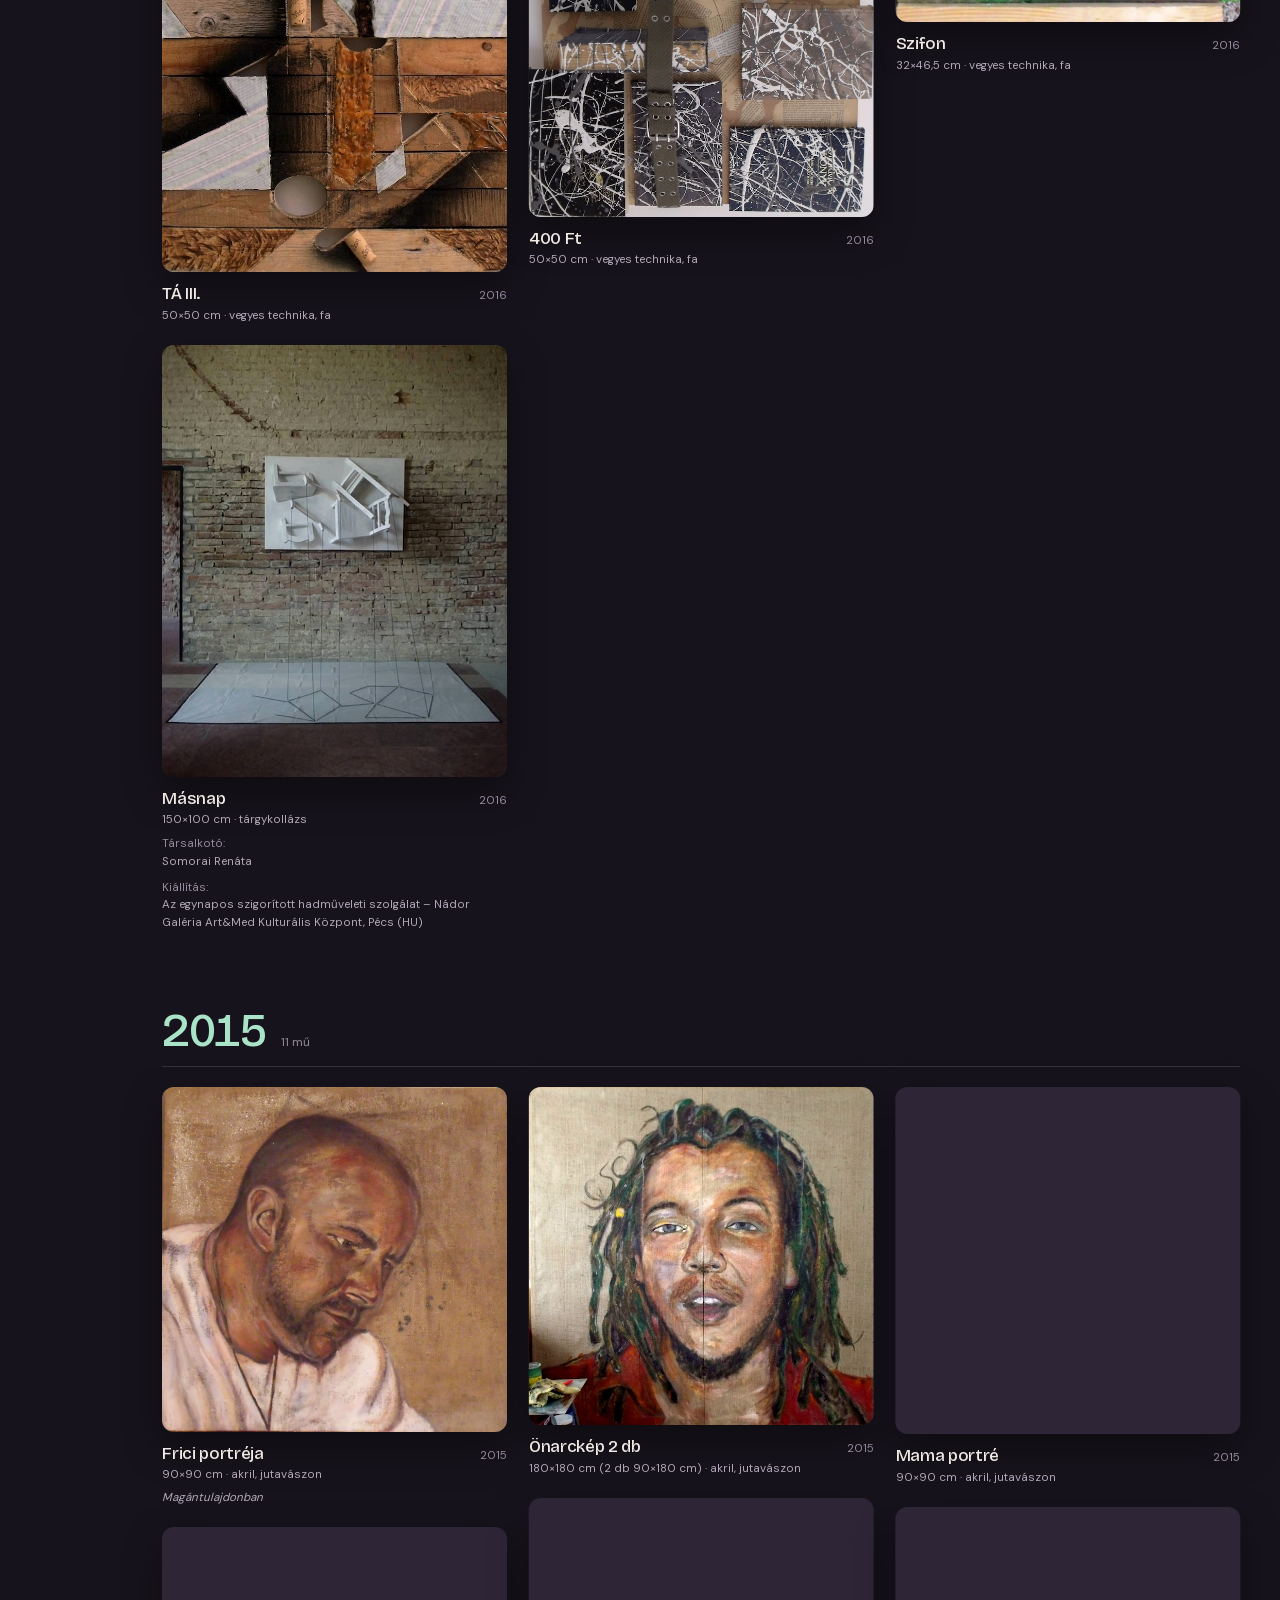
==== commit b2f56a65: "Add a temporary ?debug event log to the viewer Only with ?debug in the URL: a yellow overlay lists f" ====
--- a/index.html
+++ b/index.html
@@ -42,7 +42,7 @@
 <link rel="preload" href="assets/fonts/dm-sans-latin-ext.woff2" as="font" type="font/woff2" crossorigin>
 <link rel="stylesheet" href="assets/css/style.css?v=e5636a18">
 <script src="assets/js/app.js?v=14cda3ef" defer></script>
-<script src="assets/js/viewer.js?v=b76c2a33" defer></script>
+<script src="assets/js/viewer.js?v=b97f5465" defer></script>
 <script src="assets/js/inquiry.js?v=53126cce" defer></script>
 </head>
 <body>
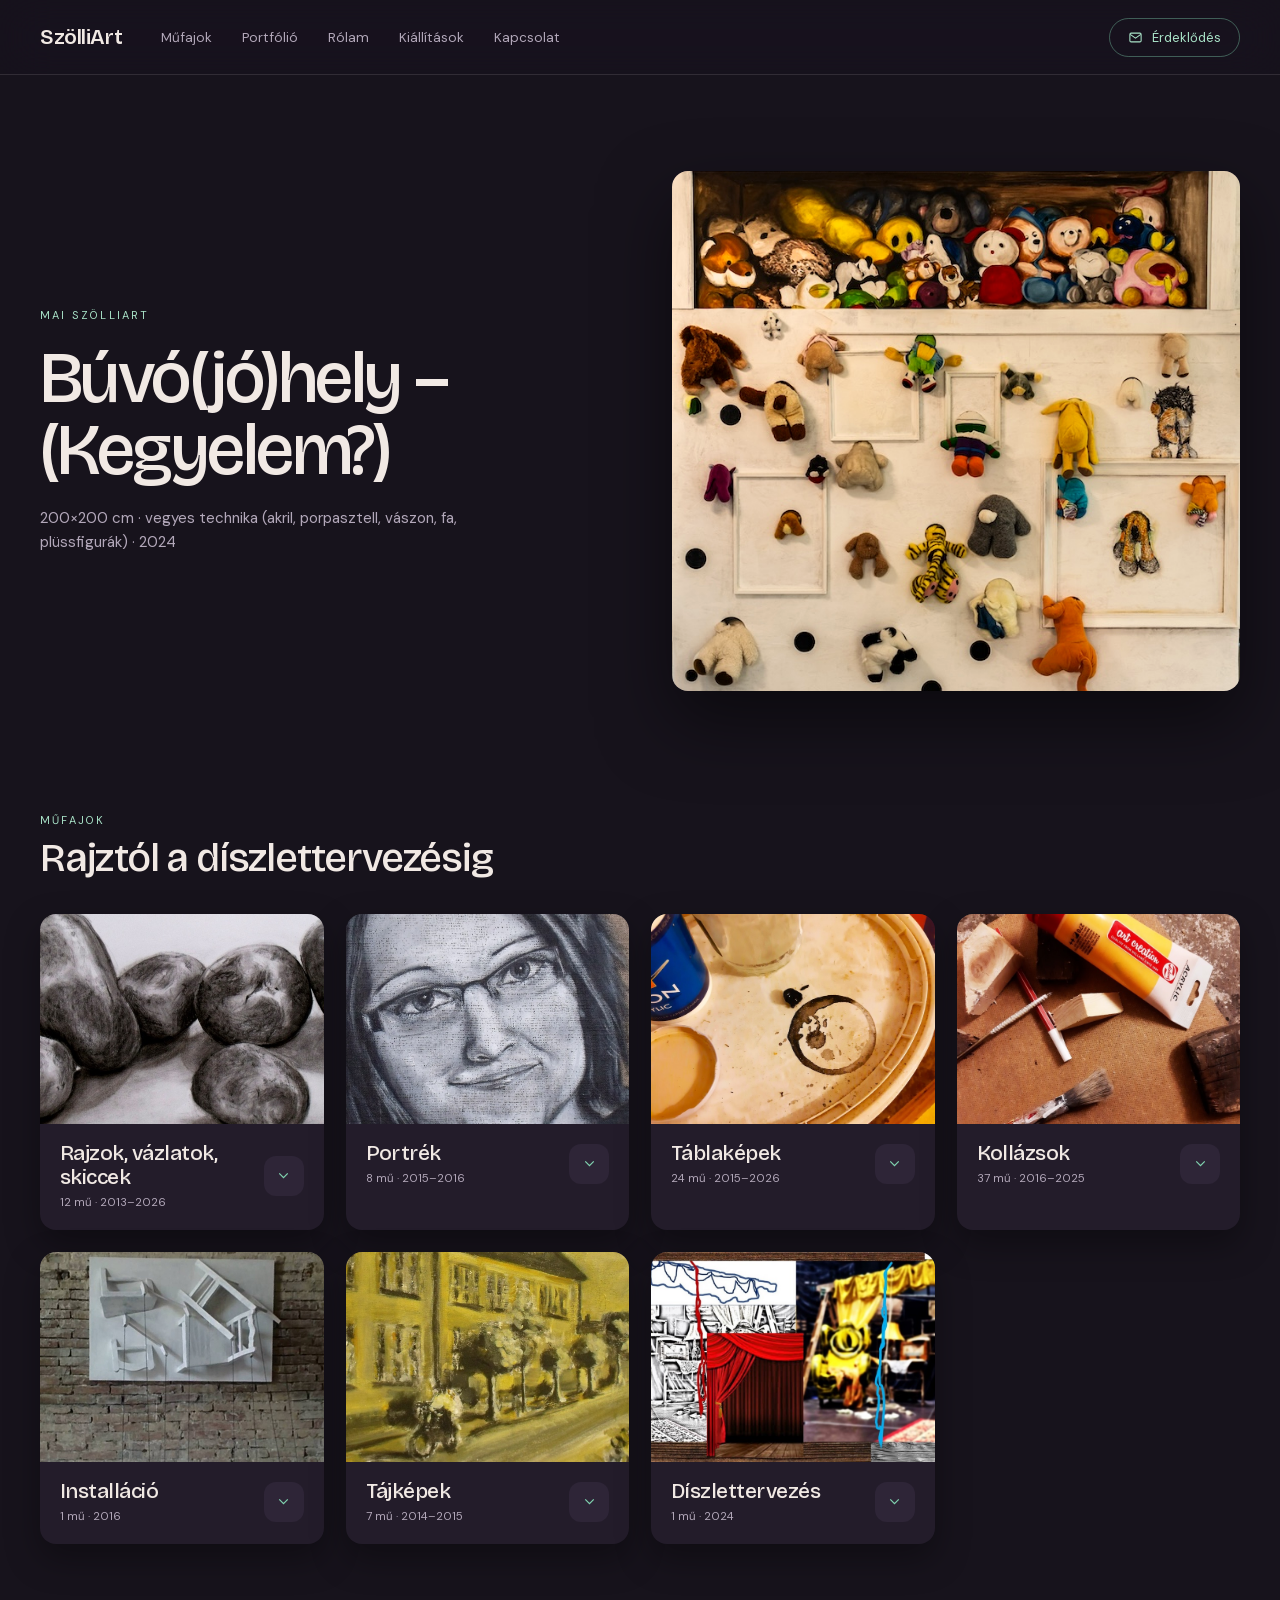
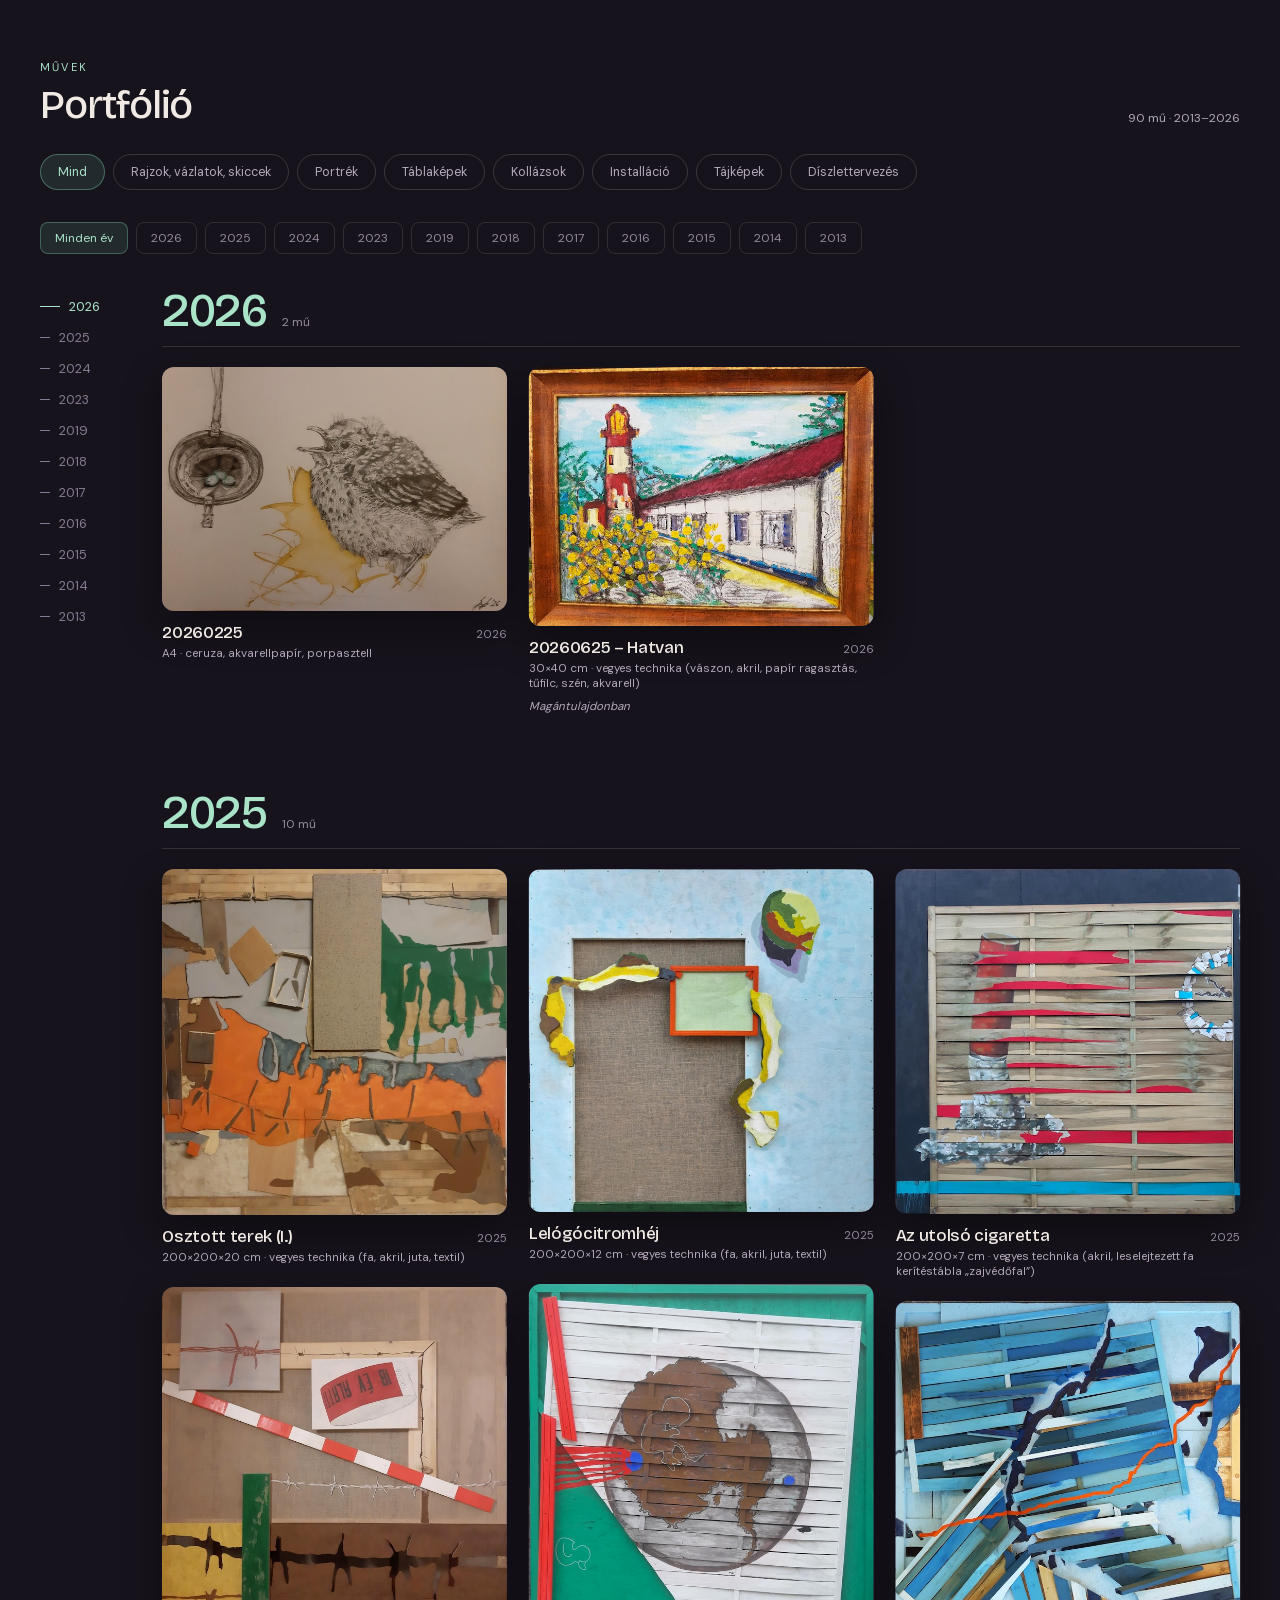
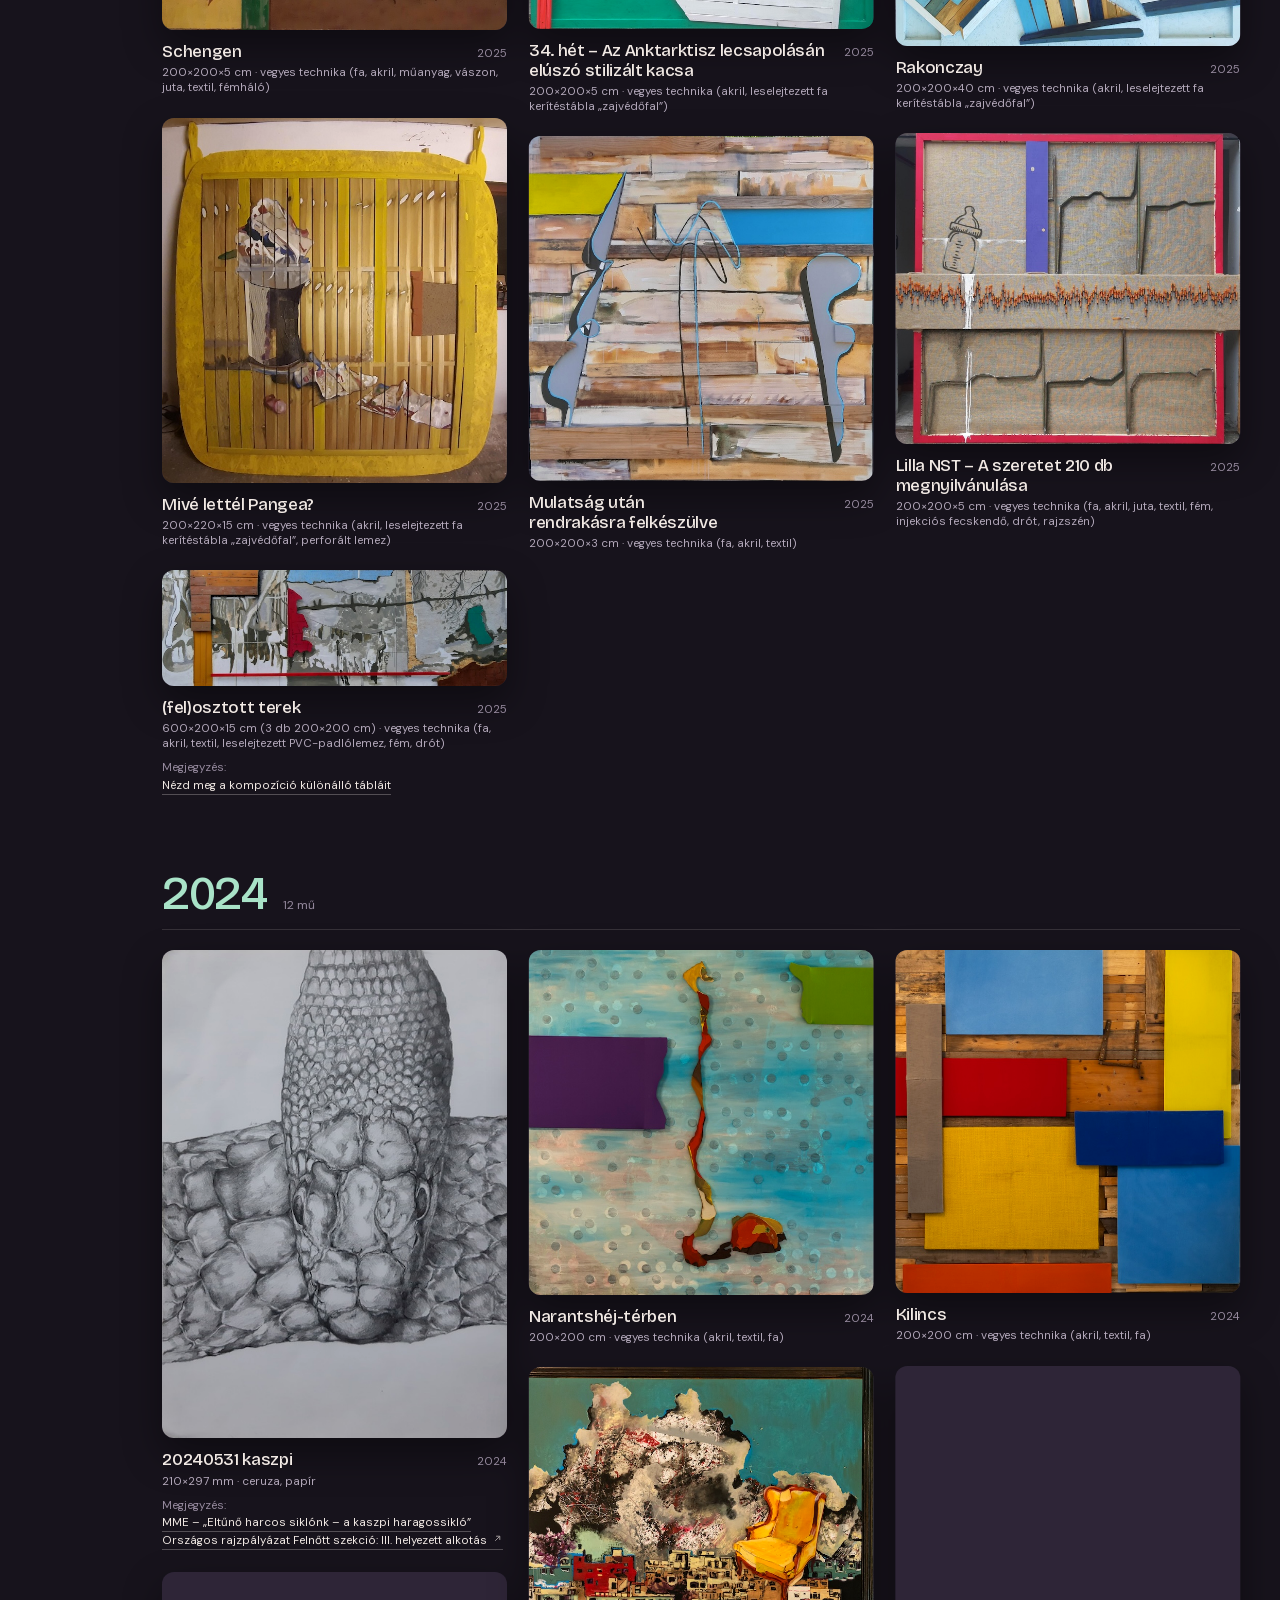
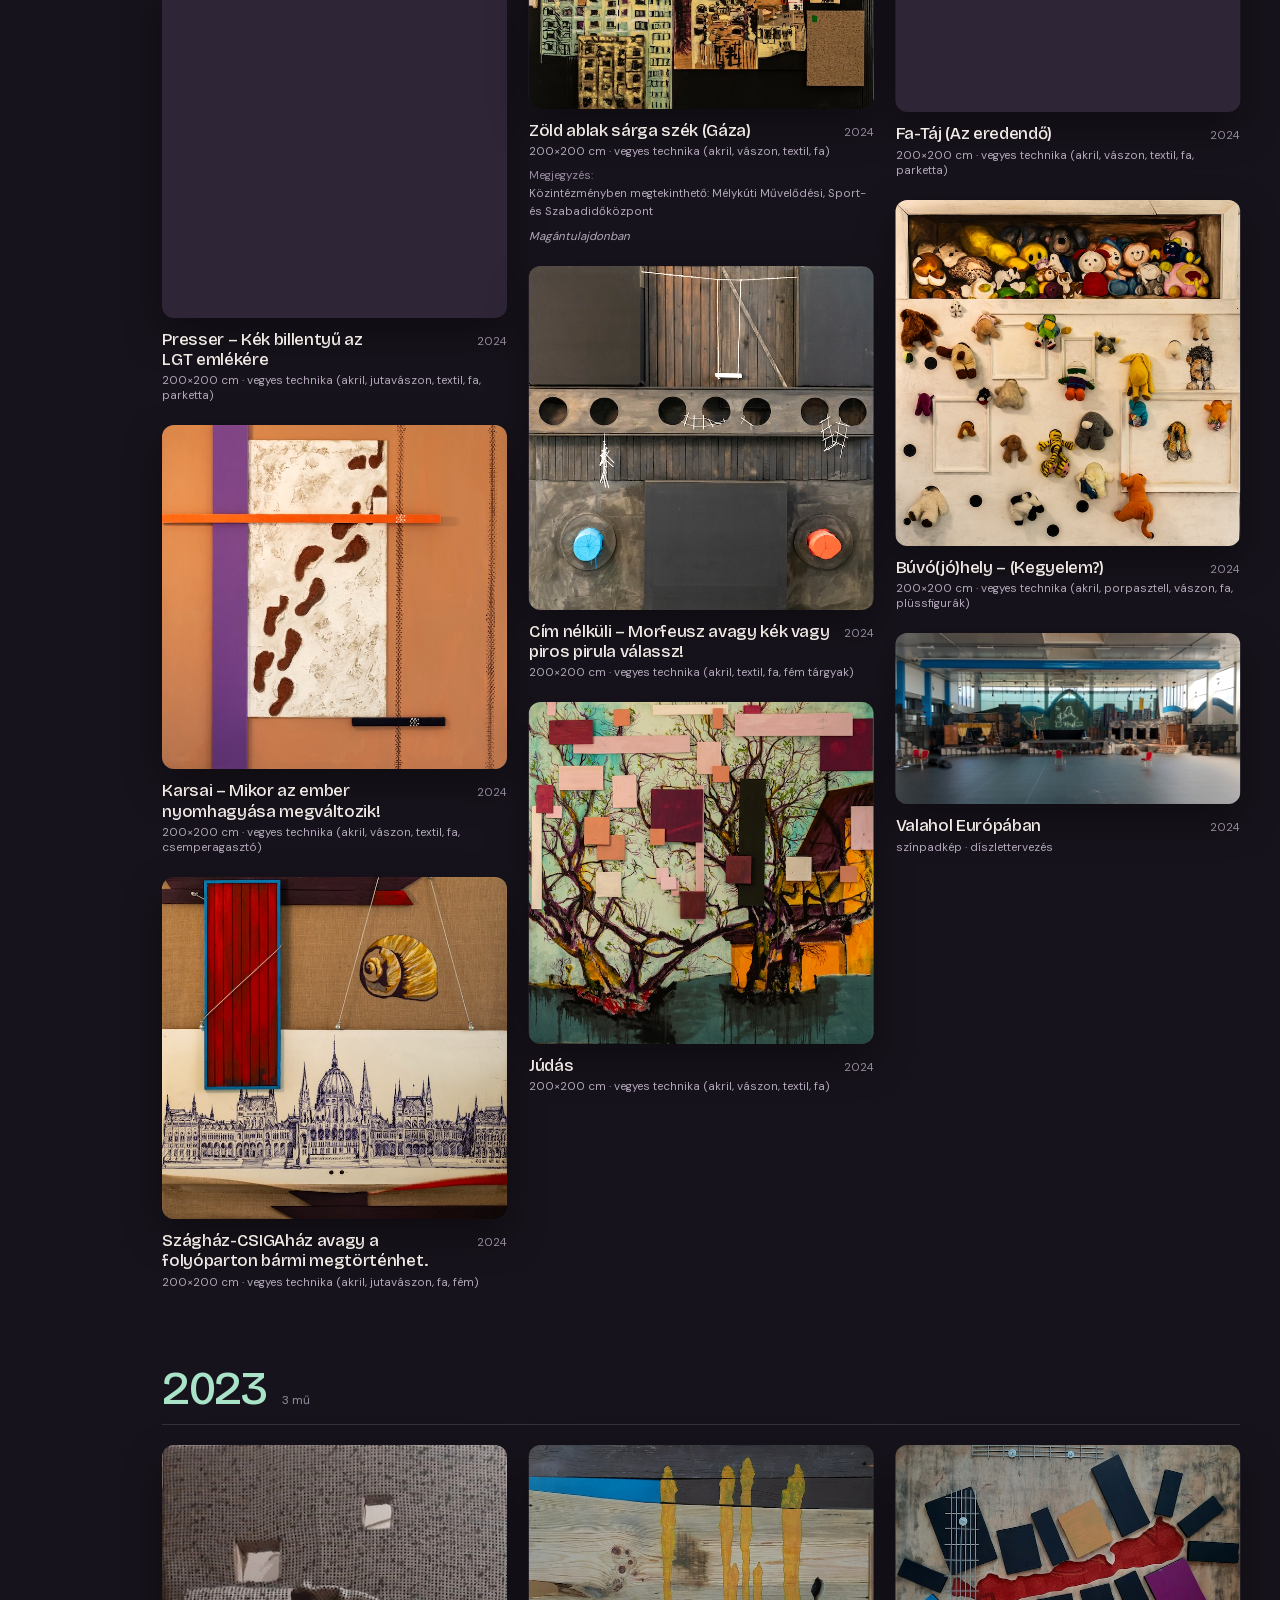
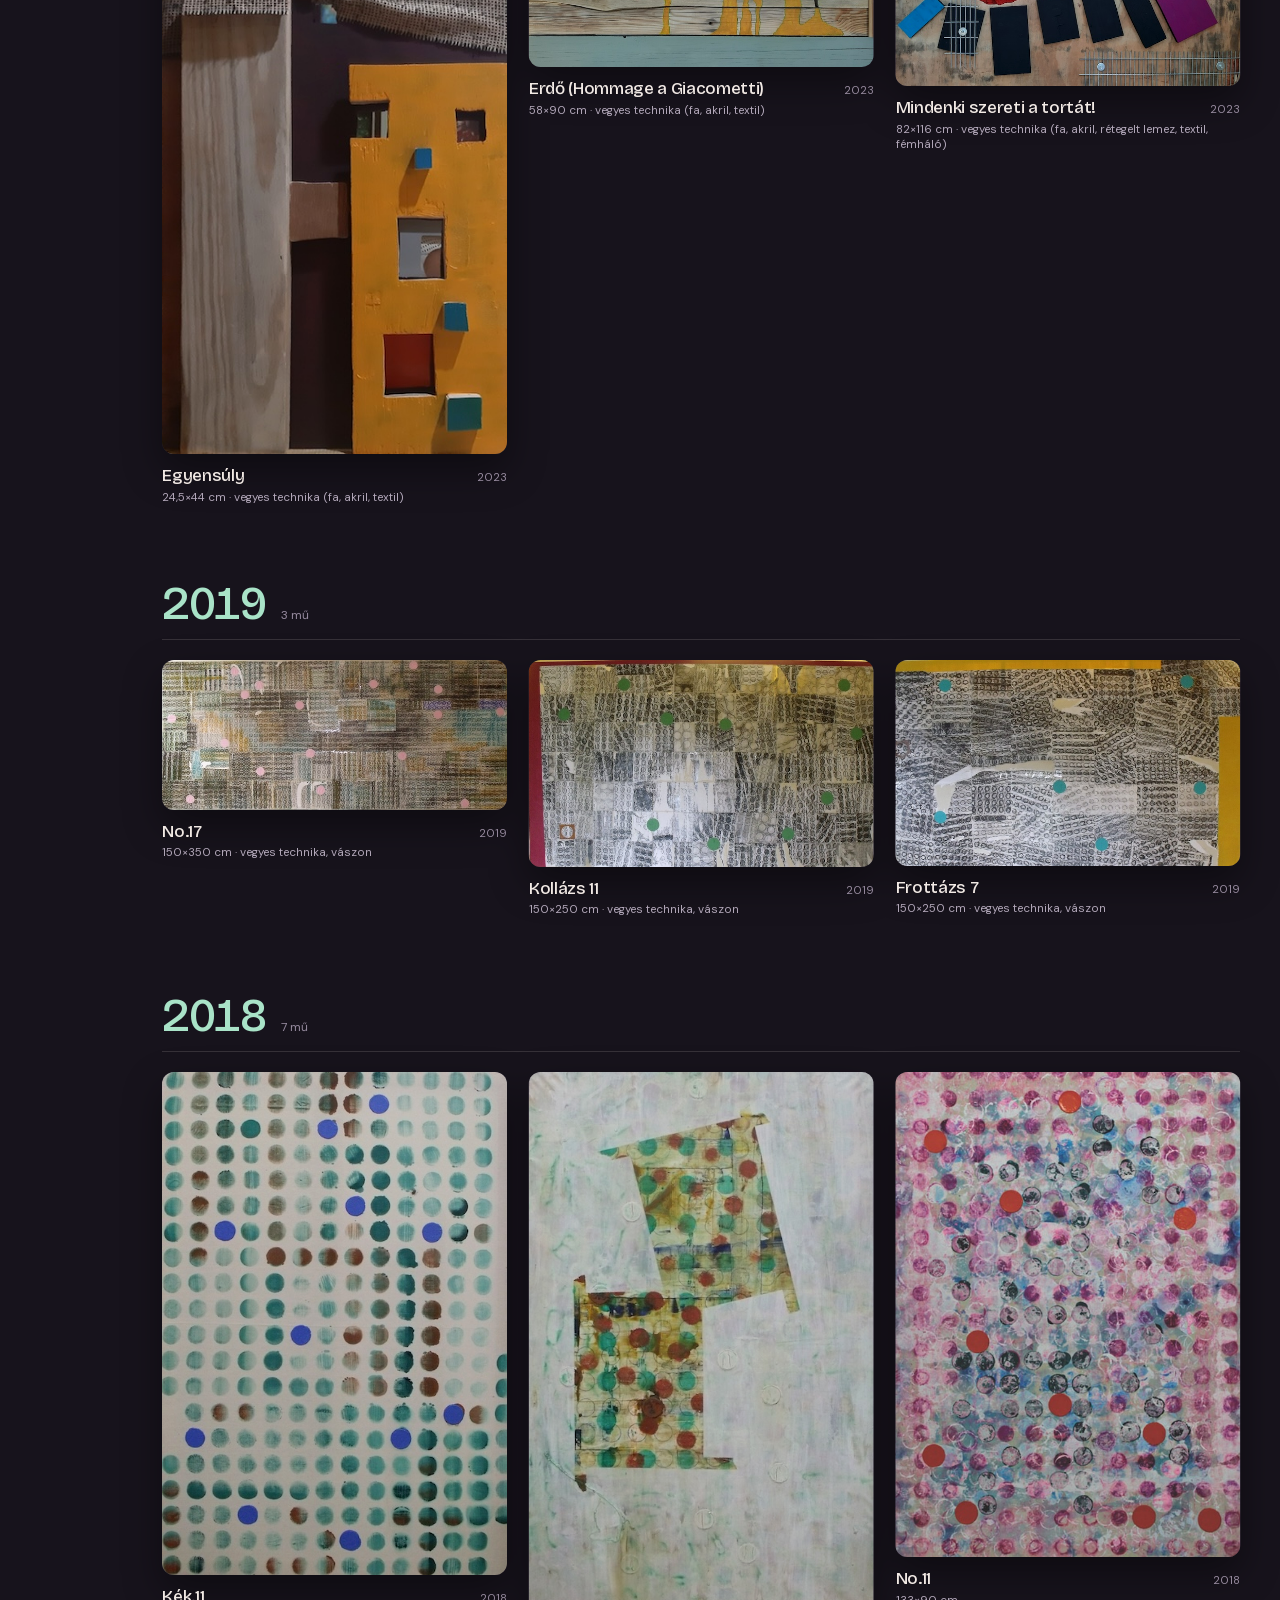
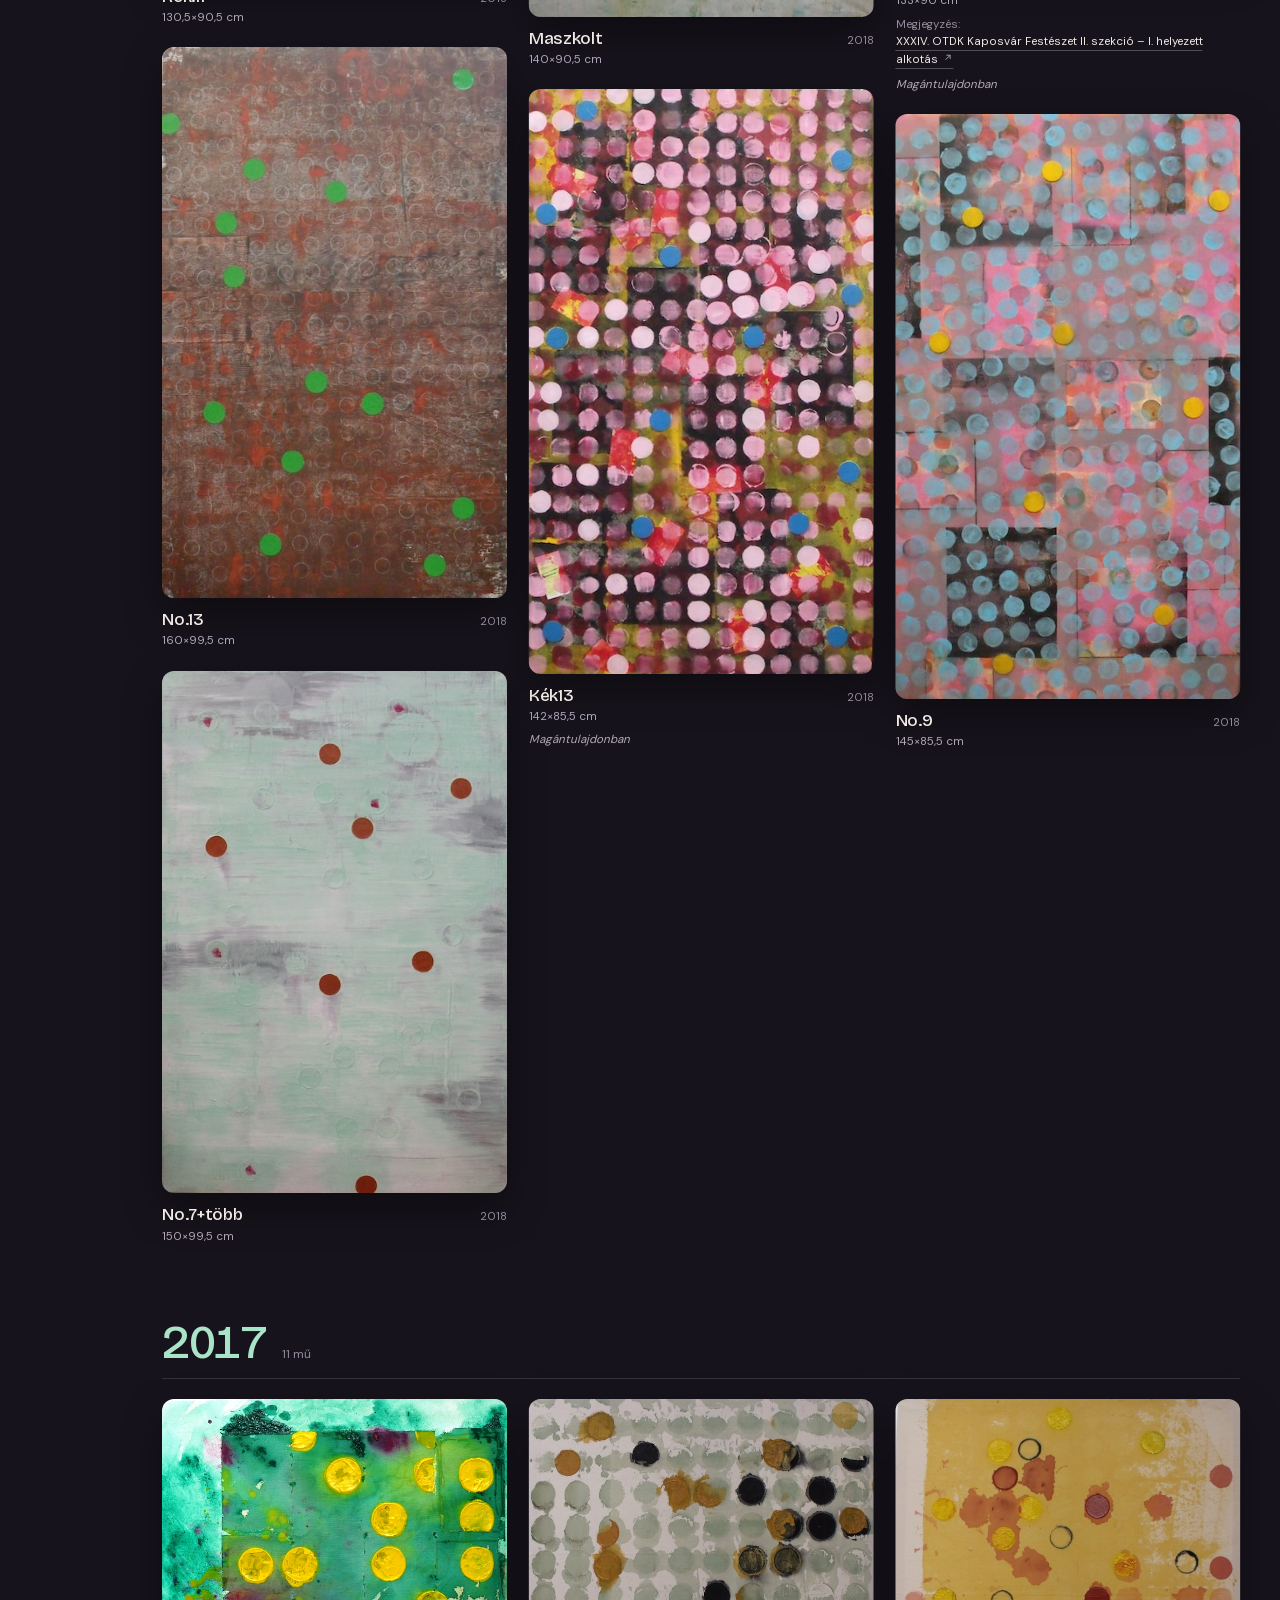
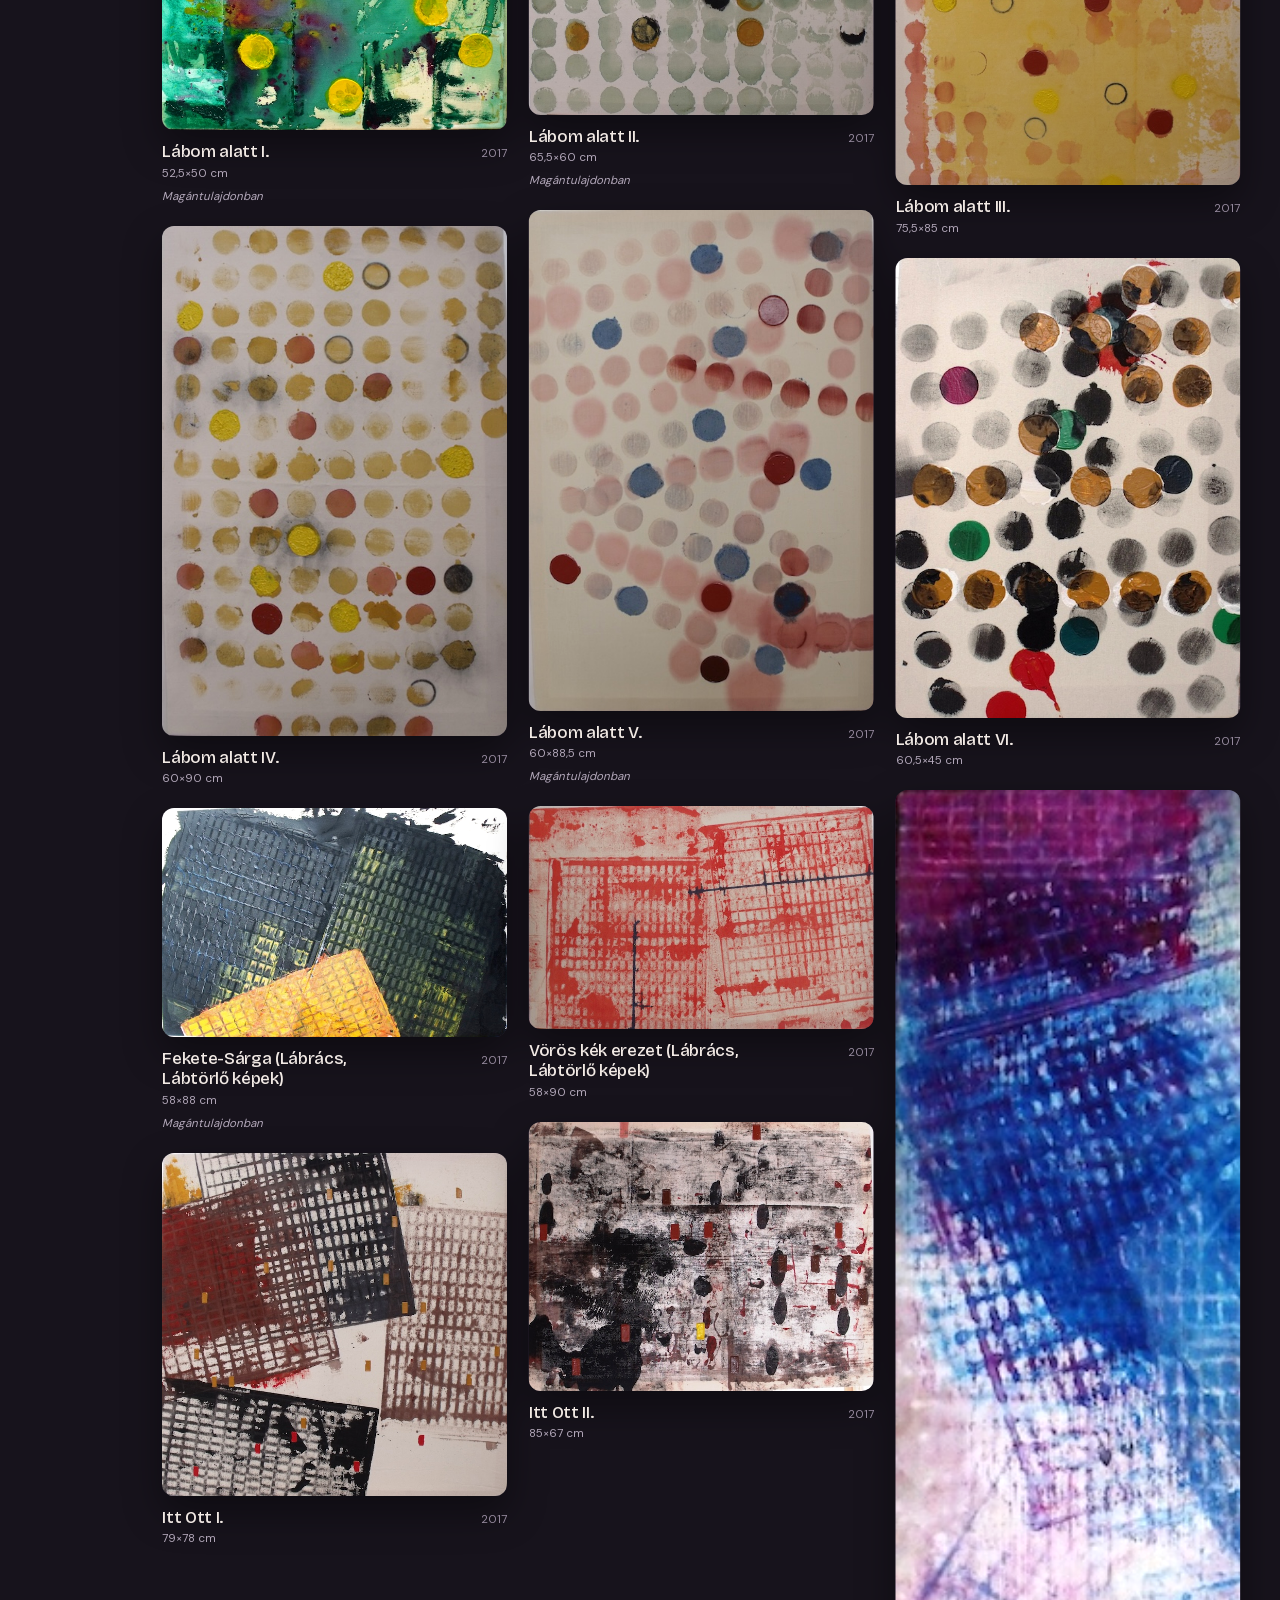
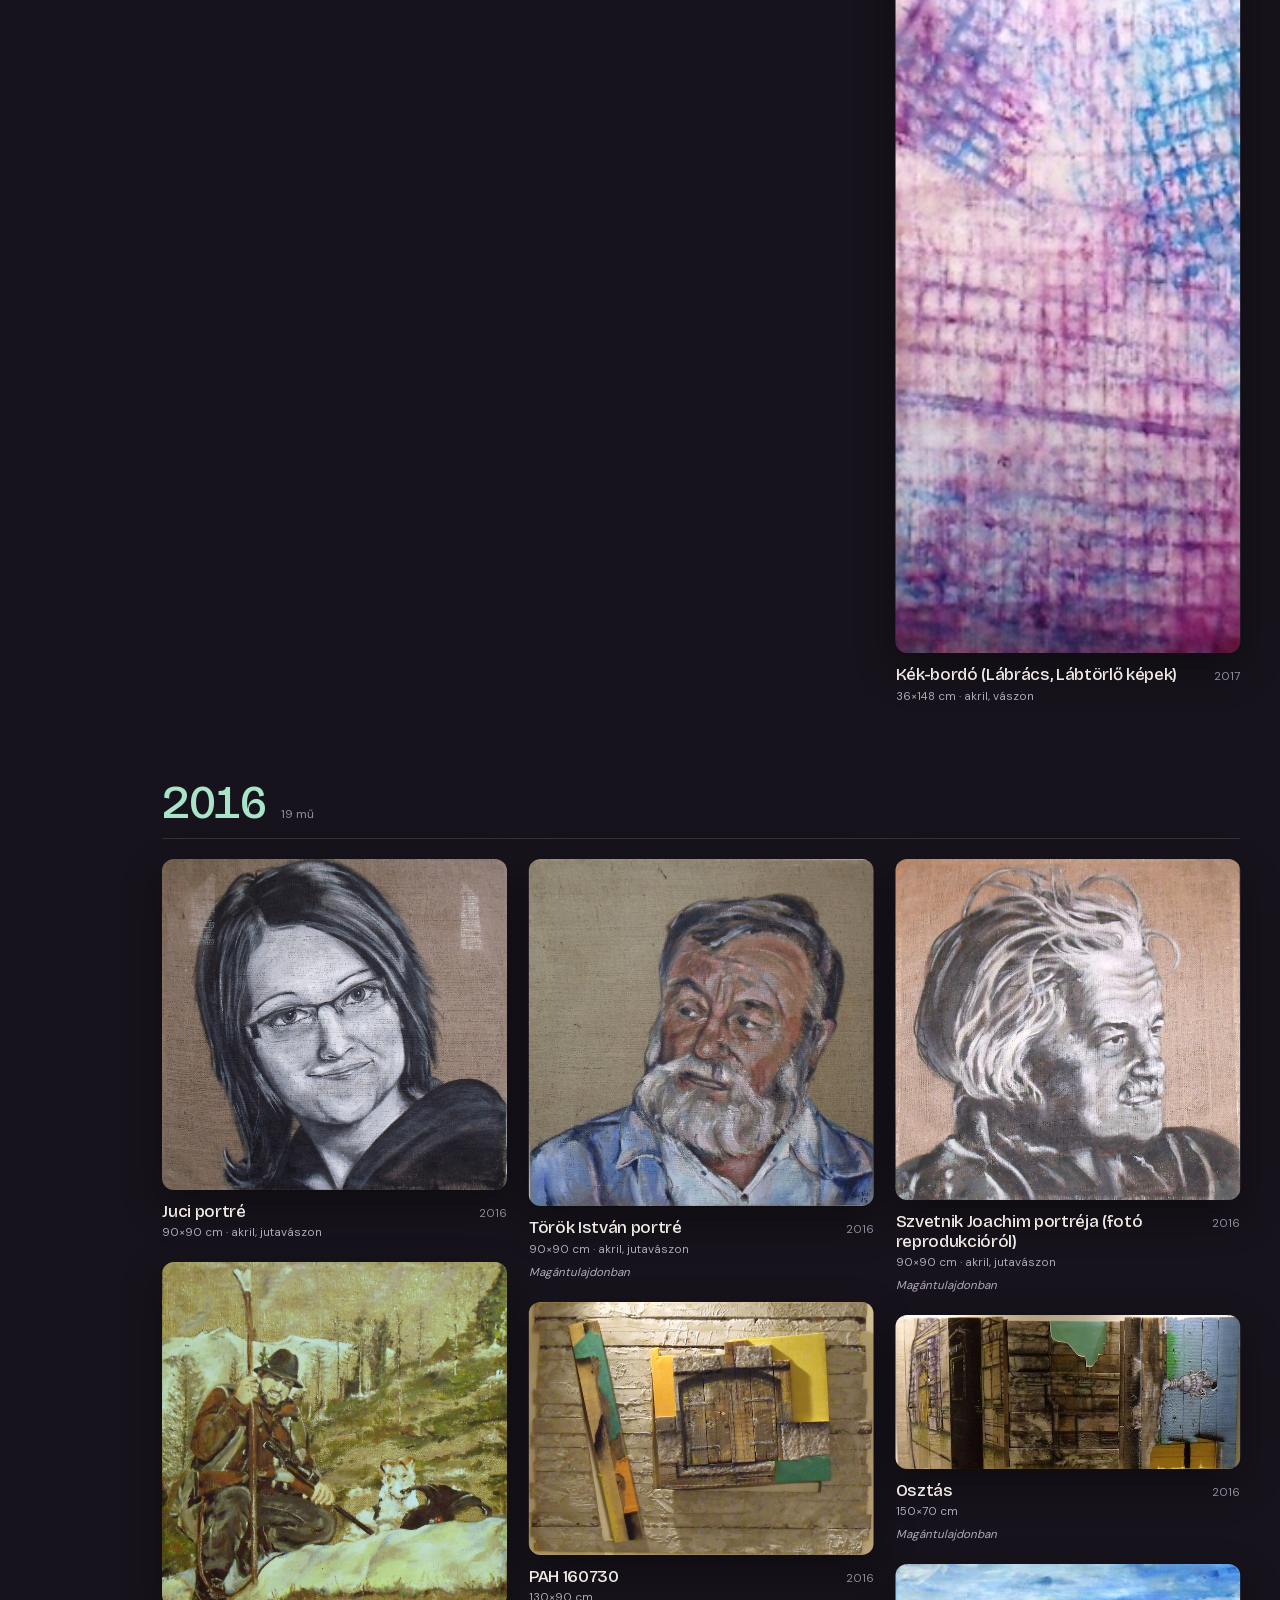
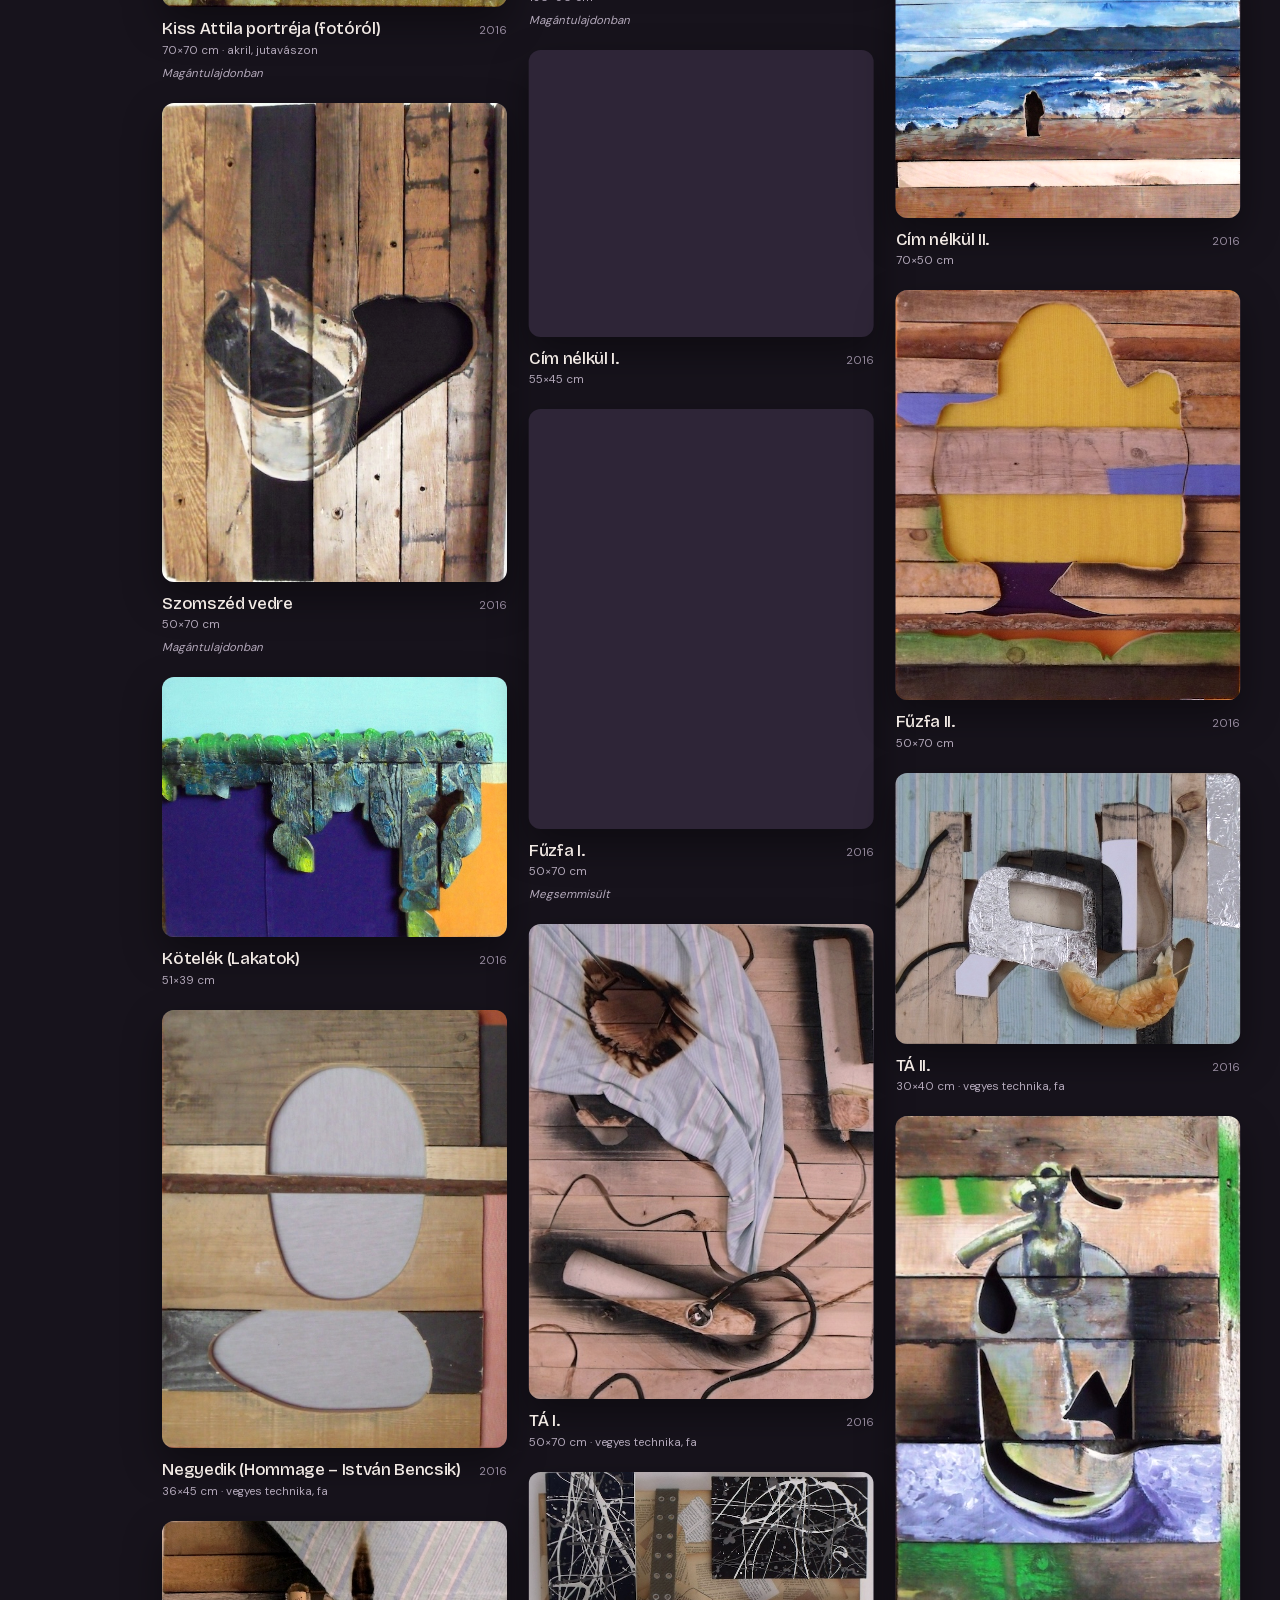
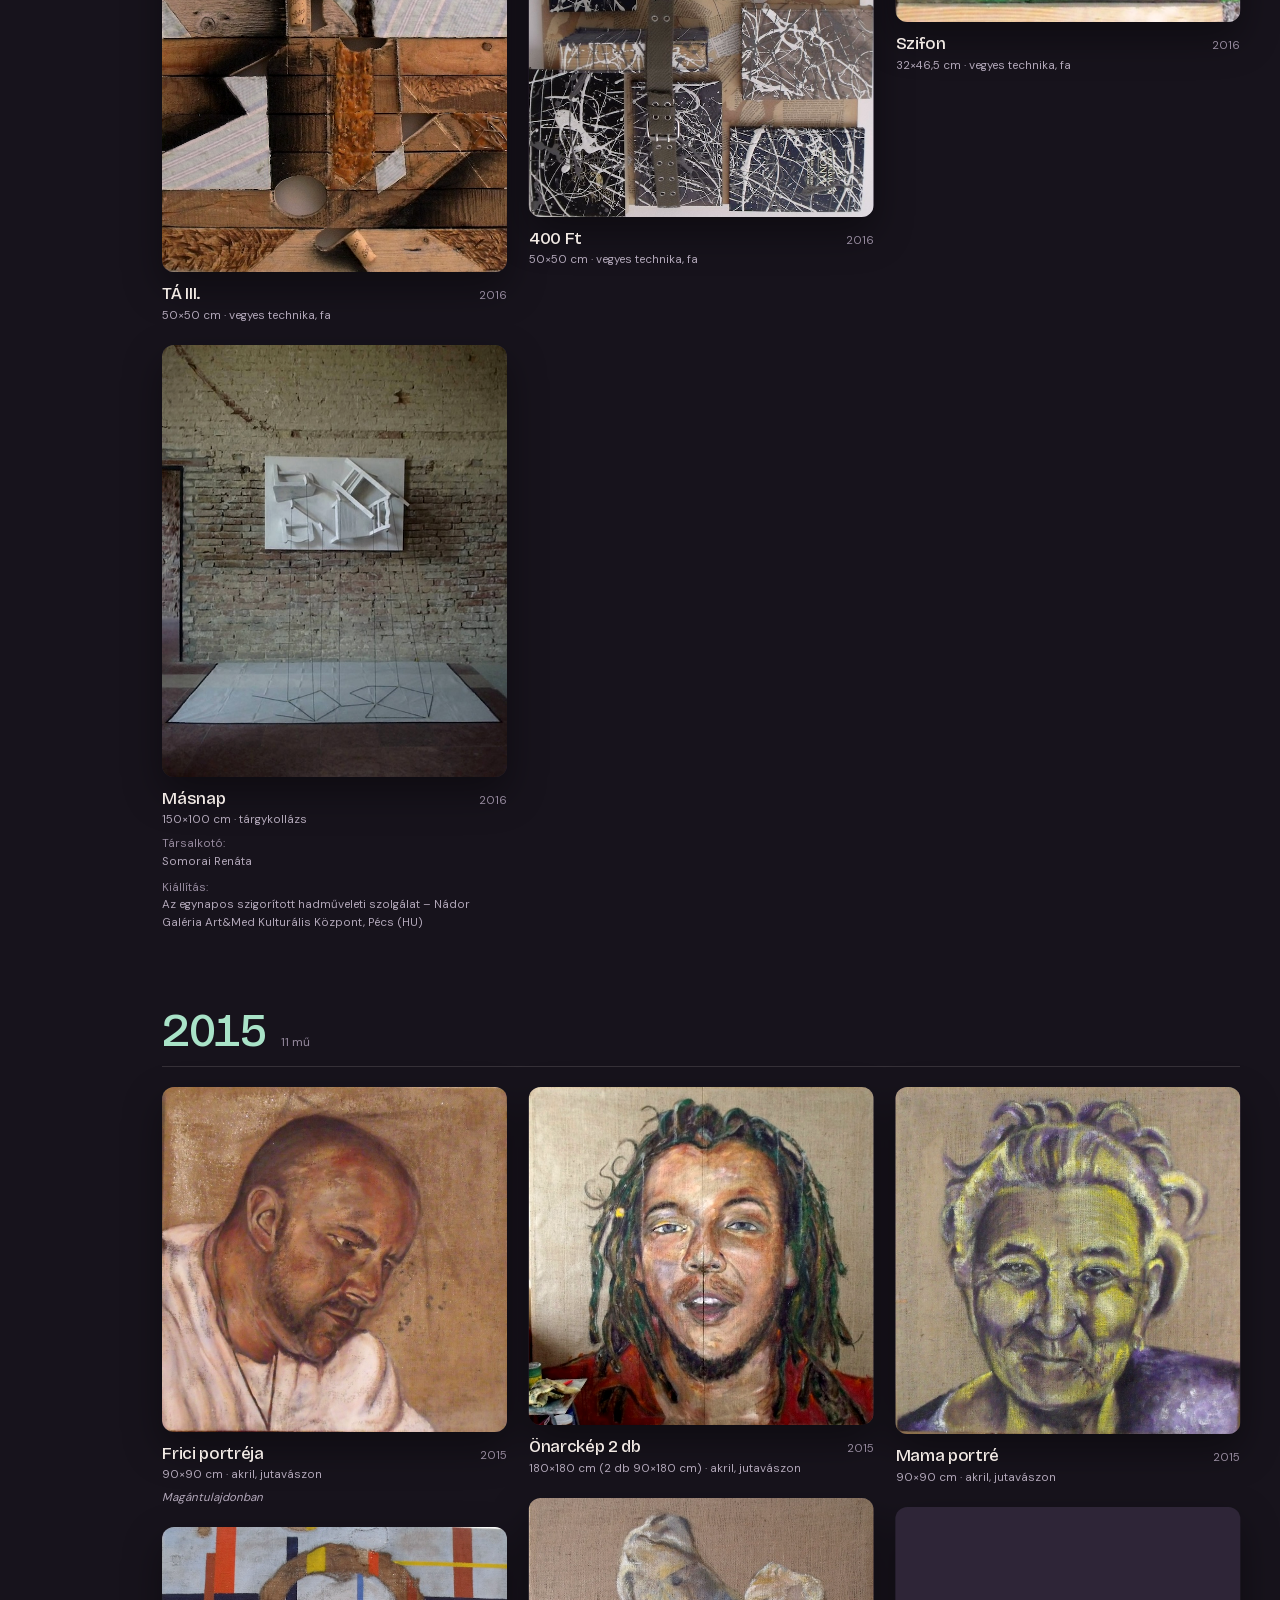
==== commit 3f74a3c5: "Remove the temporary ?debug event log from the viewer This reverts the debug overlay commit; the gli" ====
--- a/index.html
+++ b/index.html
@@ -42,7 +42,7 @@
 <link rel="preload" href="assets/fonts/dm-sans-latin-ext.woff2" as="font" type="font/woff2" crossorigin>
 <link rel="stylesheet" href="assets/css/style.css?v=e5636a18">
 <script src="assets/js/app.js?v=14cda3ef" defer></script>
-<script src="assets/js/viewer.js?v=b97f5465" defer></script>
+<script src="assets/js/viewer.js?v=b76c2a33" defer></script>
 <script src="assets/js/inquiry.js?v=53126cce" defer></script>
 </head>
 <body>
